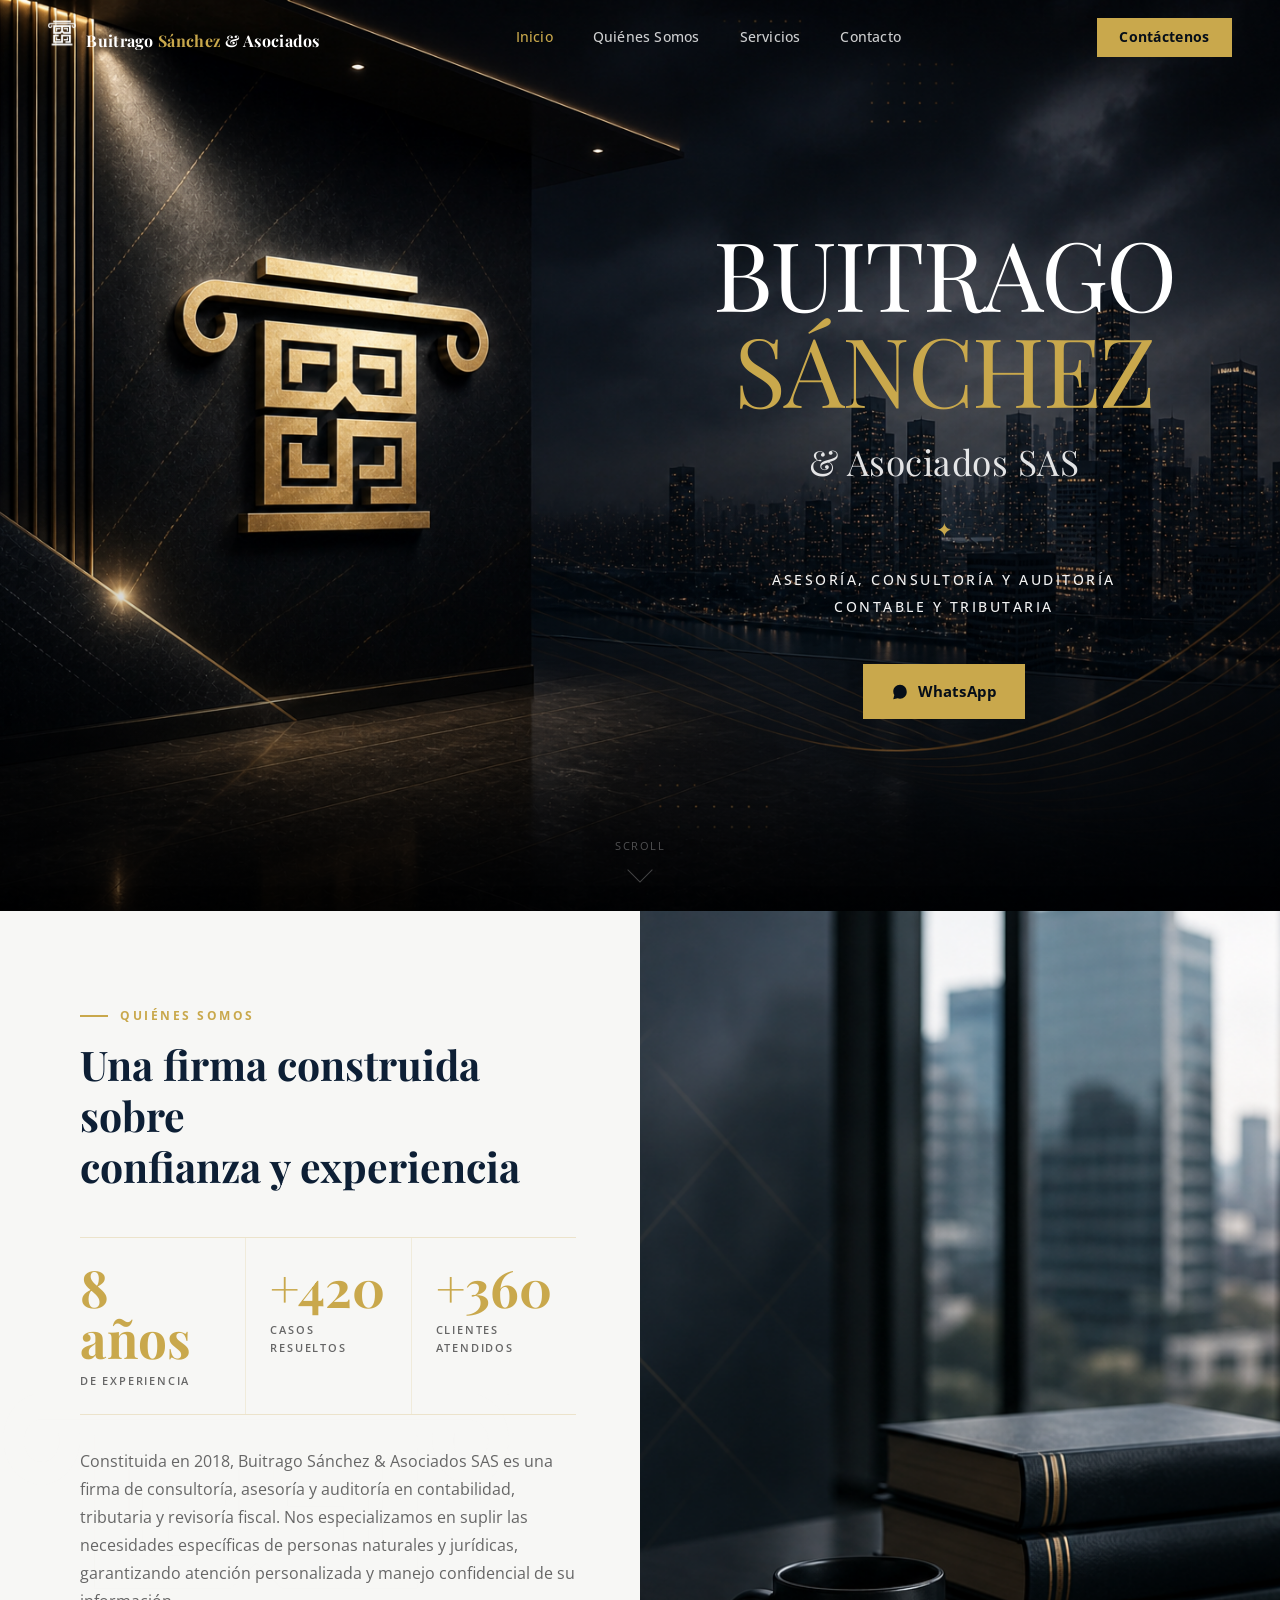
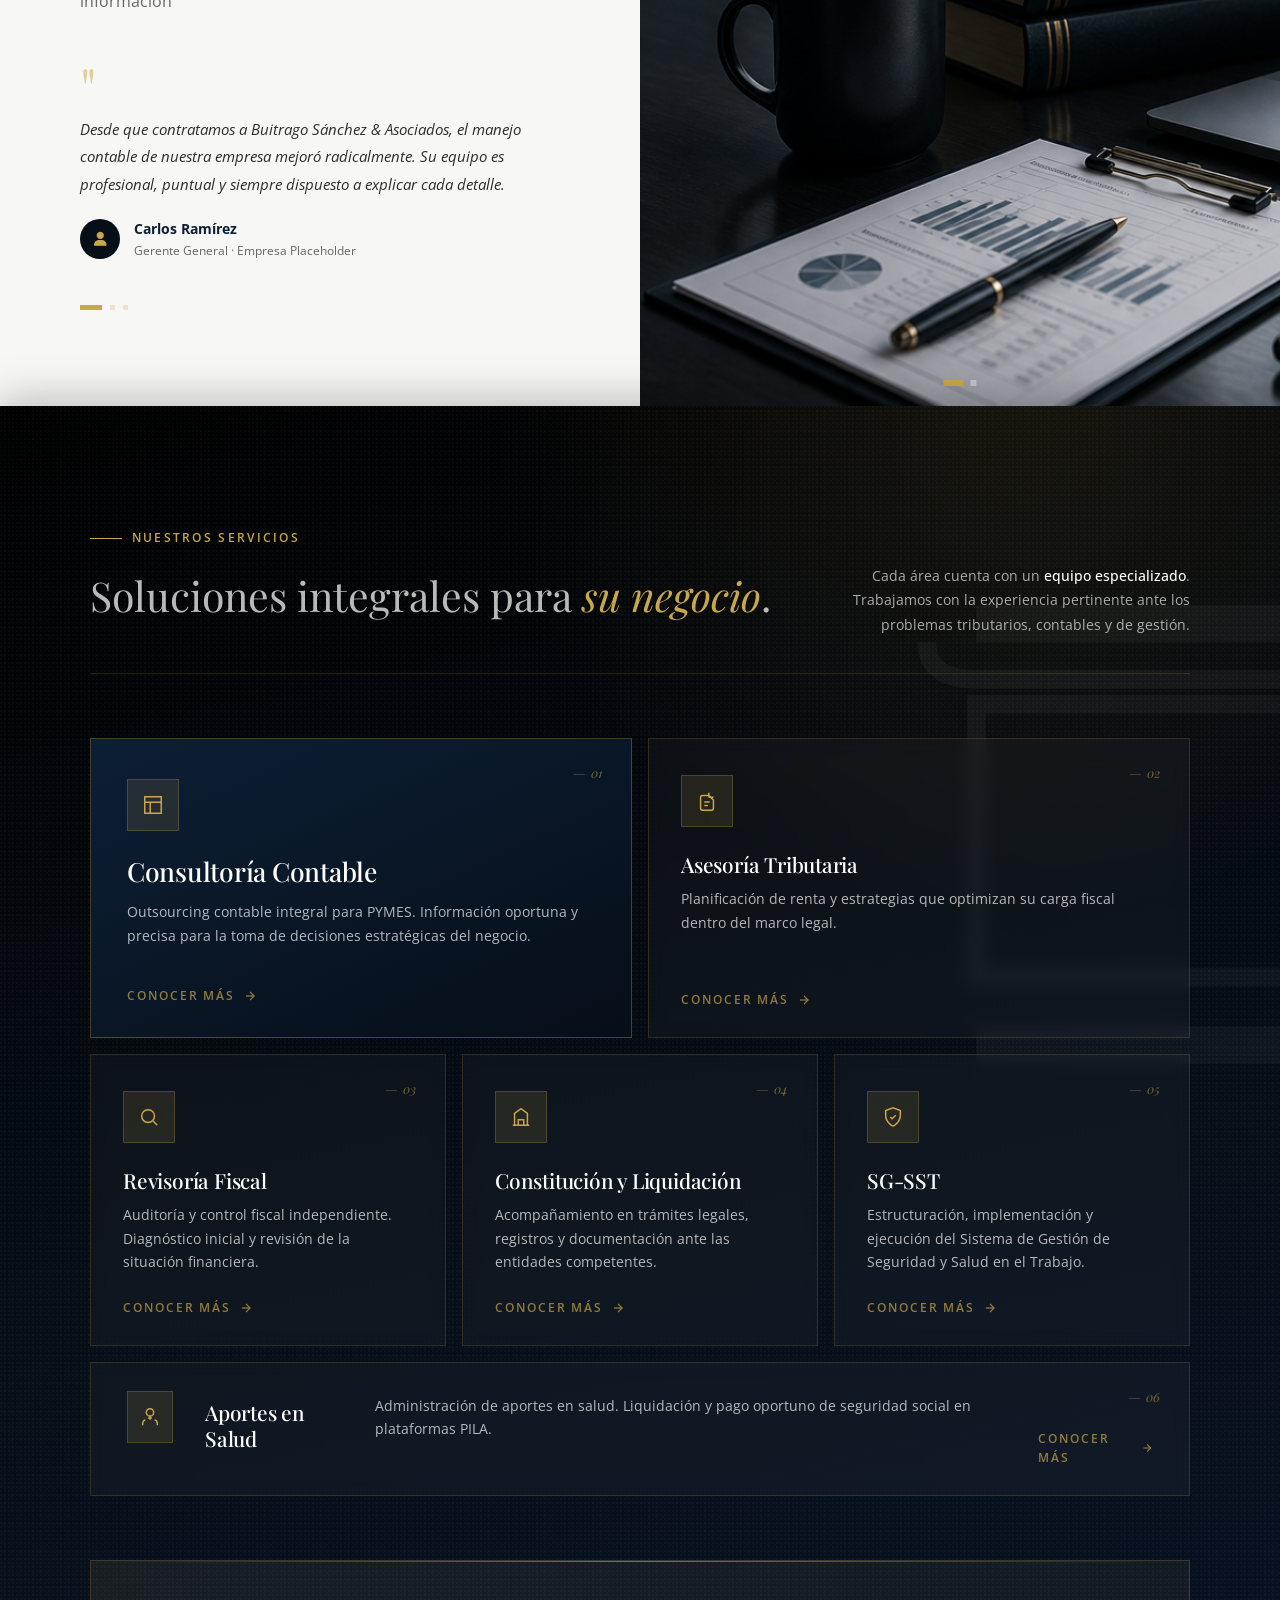
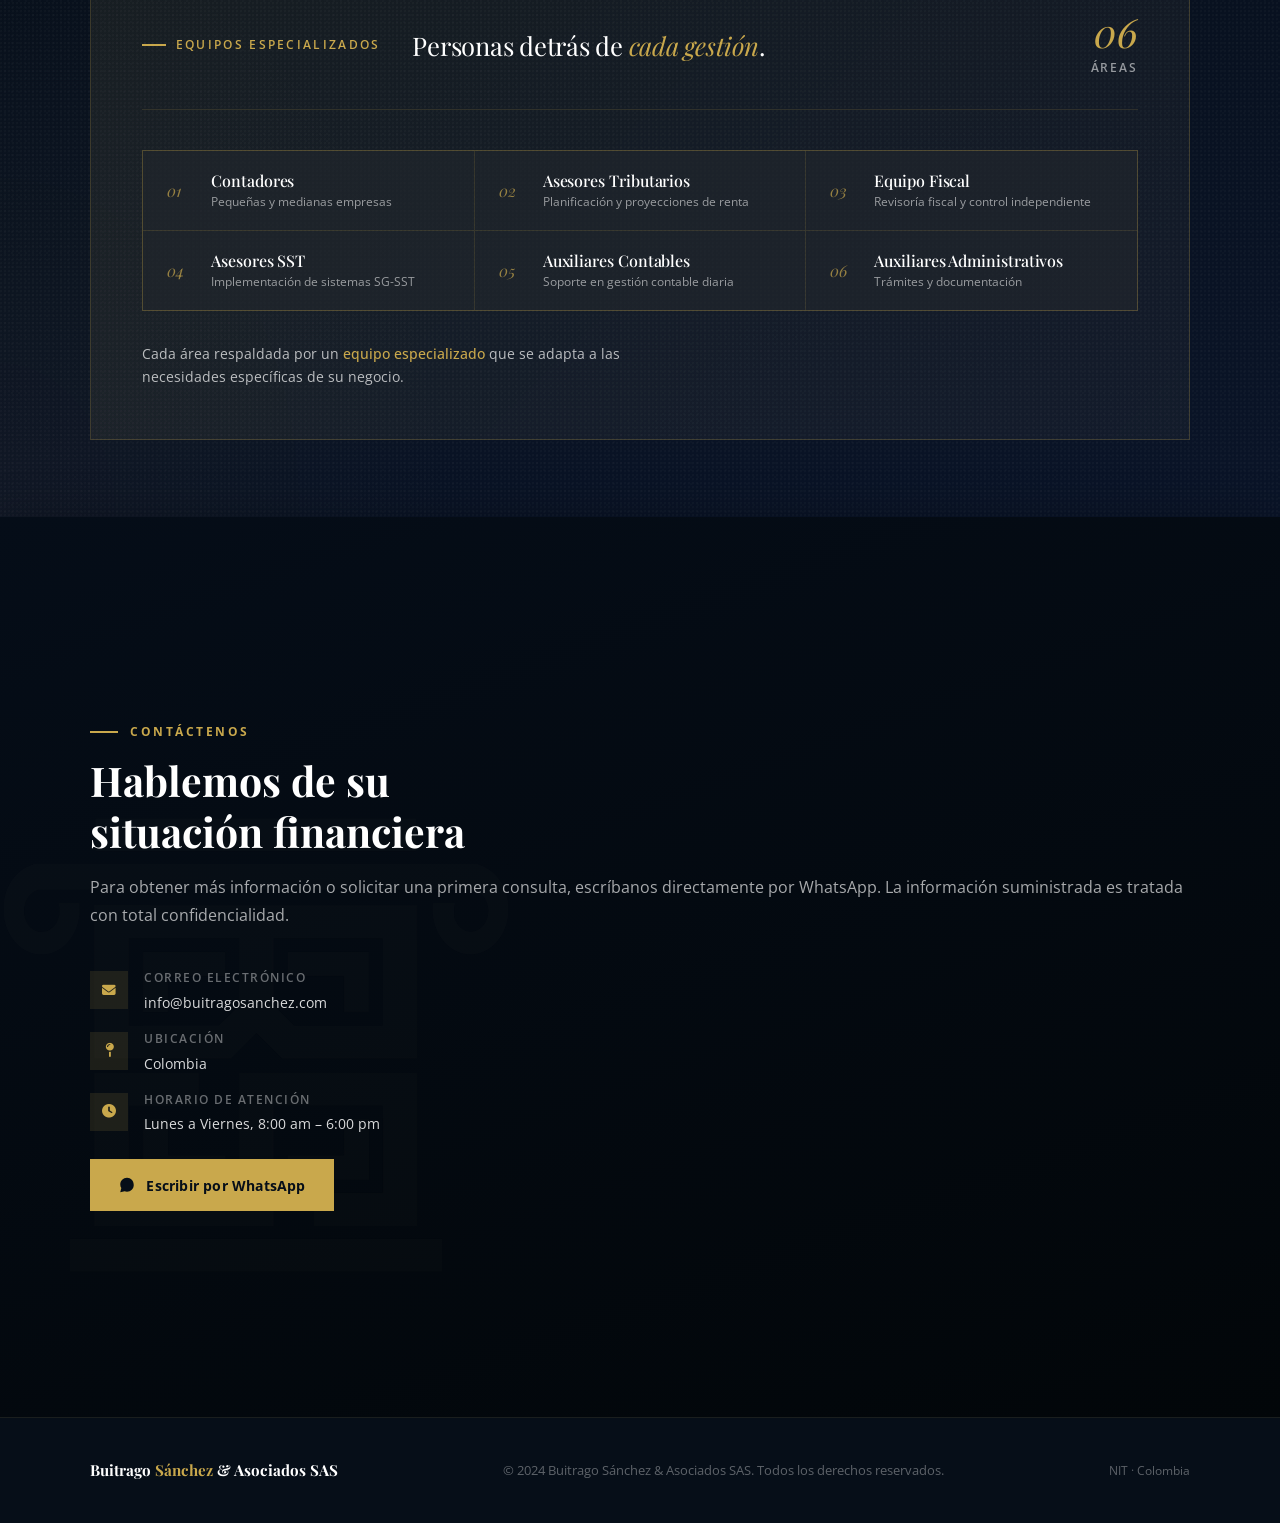
==== index.html @ 245244fa "feat: propuesta de diseño web Buitrago Sánchez & Asociados" ====
<!DOCTYPE html>
<html lang="es">
<head>
  <meta charset="UTF-8" />
  <meta name="viewport" content="width=device-width, initial-scale=1.0" />
  <title>Buitrago Sánchez & Asociados SAS — Consultoría Contable y Tributaria</title>
  <link rel="preconnect" href="https://fonts.googleapis.com" />
  <link rel="preconnect" href="https://fonts.gstatic.com" crossorigin />
  <link href="https://fonts.googleapis.com/css2?family=Playfair+Display:wght@400;600;700&family=Open+Sans:wght@300;400;500;600;700&display=swap" rel="stylesheet" />
  <link rel="stylesheet" href="https://cdnjs.cloudflare.com/ajax/libs/font-awesome/6.5.0/css/all.min.css" />
  <style>
    *, *::before, *::after {
      box-sizing: border-box;
      margin: 0;
      padding: 0;
    }

    :root {
      --navy:        #0d1f35;
      --navy-dark:   #060e18;
      --navy-light:  #112235;
      --forest:      #071a0e;
      --forest-mid:  #0c2415;
      --gold:        #c9a84c;
      --gold-light:  #e8c96d;
      --gold-muted:  rgba(201, 168, 76, 0.15);
      --white:       #ffffff;
      --off-white:   #f7f7f5;
      --gray-light:  #f0f0ed;
      --gray:        #888;
      --text:        #2c2c2c;
      --text-muted:  #666;
    }

    html {
      scroll-behavior: smooth;
      font-size: 16px;
    }

    body {
      font-family: 'Open Sans', sans-serif;
      color: var(--text);
      line-height: 1.6;
      background: #000;
    }

    /* ─── NAVBAR ─────────────────────────────── */
    nav {
      position: fixed;
      top: 0;
      left: 0;
      right: 0;
      z-index: 100;
      display: flex;
      align-items: center;
      justify-content: space-between;
      padding: 1.1rem 3rem;
      background: transparent;
      backdrop-filter: none;
      -webkit-backdrop-filter: none;
      border-bottom: 1px solid transparent;
      transition: background 0.4s ease, border-color 0.4s ease, backdrop-filter 0.4s ease;
    }

    nav.scrolled {
      background: rgba(6, 14, 24, 0.95);
      backdrop-filter: blur(12px);
      -webkit-backdrop-filter: blur(12px);
      border-bottom-color: rgba(201, 168, 76, 0.1);
    }

    .nav-logo {
      font-family: 'Playfair Display', serif;
      font-size: 1rem;
      font-weight: 700;
      color: var(--white);
      letter-spacing: 0.3px;
      line-height: 1.3;
    }

    .nav-logo span {
      color: var(--gold);
    }

    .nav-logo small {
      display: block;
      font-family: 'Open Sans', sans-serif;
      font-size: 0.65rem;
      font-weight: 400;
      color: rgba(255, 255, 255, 0.5);
      letter-spacing: 1.5px;
      text-transform: uppercase;
      margin-top: 2px;
    }

    .nav-links {
      display: flex;
      list-style: none;
      gap: 2.5rem;
    }

    .nav-links a {
      color: rgba(255, 255, 255, 0.8);
      text-decoration: none;
      font-size: 0.875rem;
      font-weight: 500;
      letter-spacing: 0.2px;
      transition: color 0.2s;
      position: relative;
    }

    .nav-links a::after {
      content: '';
      position: absolute;
      bottom: -3px;
      left: 0;
      width: 0;
      height: 1px;
      background: var(--gold);
      transition: width 0.25s;
    }

    .nav-links a:hover {
      color: var(--white);
    }

    .nav-links a:hover::after {
      width: 100%;
    }

    .nav-cta {
      background: var(--gold);
      color: var(--navy-dark);
      padding: 0.55rem 1.4rem;
      text-decoration: none;
      font-weight: 700;
      font-size: 0.85rem;
      letter-spacing: 0.3px;
      transition: background 0.2s, transform 0.2s;
    }

    .nav-cta:hover {
      background: var(--gold-light);
      transform: translateY(-1px);
    }

    .nav-toggle {
      display: none;
      background: none;
      border: none;
      cursor: pointer;
      color: var(--white);
      font-size: 1.3rem;
    }

    /* ─── HERO ───────────────────────────────── */
    #inicio {
      min-height: 100vh;
      background:
        linear-gradient(to bottom, transparent 55%, rgba(0,0,0,0.65) 100%),
        url('logos/3d-logo.png') center top / cover no-repeat;
      display: grid;
      grid-template-columns: 1fr 1fr;
      align-items: center;
      position: relative;
      overflow: hidden;
      will-change: background-position;
    }

    .hero-text-col {
      grid-column: 2;
      display: flex;
      flex-direction: column;
      align-items: center;
      justify-content: center;
      padding: 8rem 4rem 6rem;
      text-align: center;
    }

    /* ─ Typographic name ─ */
    .hero-name {
      display: flex;
      flex-direction: column;
      align-items: center;
    }

    .hn-line1,
    .hn-line2 {
      font-family: 'Playfair Display', serif;
      font-size: clamp(4.5rem, 7.5vw, 9rem);
      line-height: 1;
      letter-spacing: -2px;
      display: block;
    }

    .hn-line1 { color: var(--white); }
    .hn-line2 { color: var(--gold); }

    .hn-line3 {
      display: block;
      font-family: 'Playfair Display', serif;
      font-size: clamp(1.4rem, 2.8vw, 2.2rem);
      font-weight: 400;
      color: rgba(255, 255, 255, 0.88);
      margin-top: 1.1rem;
      letter-spacing: 0.5px;
      animation: fadeSlideUp 0.7s ease both;
      animation-delay: 1.35s;
    }

    .hn-sep-icon {
      display: block;
      color: var(--gold);
      font-size: 1.25rem;
      margin: 1.5rem 0 1.25rem;
      animation: fadeSlideUp 0.7s ease both;
      animation-delay: 1.6s;
    }

    .hn-tagline1,
    .hn-tagline2 {
      display: block;
      font-size: 0.85rem;
      color: rgba(255, 255, 255, 0.55);
      letter-spacing: 2.5px;
      text-transform: uppercase;
      font-weight: 500;
      line-height: 2;
    }

    .hn-tagline1 {
      animation: fadeSlideUp 0.7s ease both 1.8s, colorToWhite 0.8s ease forwards 2.5s;
    }
    .hn-tagline2 {
      animation: fadeSlideUp 0.7s ease both 1.95s, colorToWhite 0.8s ease forwards 2.65s;
    }

    @keyframes colorToWhite {
      from { color: rgba(255, 255, 255, 0.55); }
      to   { color: rgba(255, 255, 255, 0.95); }
    }

    .hero-cta-row {
      display: flex;
      gap: 0.75rem;
      justify-content: center;
      flex-wrap: wrap;
      margin-top: 2.75rem;
      animation: fadeSlideUp 0.7s ease both 2.15s;
    }

    .hero-cta {
      background-size: cover;
      display: inline-flex;
      align-items: center;
      gap: 0.55rem;
      background: var(--gold);
      color: var(--navy-dark);
      padding: 0.95rem 2.4rem;
      text-decoration: none;
      font-weight: 700;
      font-size: 0.95rem;
      letter-spacing: 0.2px;
      transition: background 0.25s, transform 0.25s;
      position: relative;
      overflow: hidden;
    }

    .btn-whatsapp {
      display: inline-flex;
      align-items: center;
      gap: 0.55rem;
      background: var(--gold);
      color: var(--navy-dark);
      padding: 0.95rem 1.75rem;
      text-decoration: none;
      font-weight: 700;
      font-size: 0.95rem;
      letter-spacing: 0.2px;
      transition: background 0.25s, transform 0.25s;
    }

    .btn-whatsapp:hover,
    .hero-cta:hover {
      background: var(--gold-light);
      transform: translateY(-2px);
    }

    .btn-whatsapp svg { width: 18px; height: 18px; flex-shrink: 0; }

    /* WhatsApp en Contáctenos */
    .contact-whatsapp {
      display: inline-flex;
      align-items: center;
      gap: 0.65rem;
      margin-top: 1.5rem;
      background: var(--gold);
      color: var(--navy-dark);
      padding: 0.9rem 1.75rem;
      text-decoration: none;
      font-weight: 700;
      font-size: 0.9rem;
      letter-spacing: 0.2px;
      transition: background 0.25s, transform 0.25s;
    }

    .contact-whatsapp:hover {
      background: var(--gold-light);
      transform: translateY(-2px);
    }

    .contact-whatsapp svg { width: 18px; height: 18px; flex-shrink: 0; }

    .hero-cta::after {
      content: '';
      position: absolute;
      inset: 0;
      background: linear-gradient(105deg, transparent 35%, rgba(255,255,255,0.32) 50%, transparent 65%);
      transform: translateX(-120%);
      animation: ctaShine 0.75s ease forwards 2.85s;
    }

    @keyframes ctaShine {
      to { transform: translateX(220%); }
    }

    .hero-cta:hover {
      background: var(--gold-light);
      transform: translateY(-2px);
    }

    /* ─ Letter & entrance animations ─ */
    @keyframes letterIn {
      from { opacity: 0; transform: translateY(48px); filter: blur(4px); }
      to   { opacity: 1; transform: translateY(0);    filter: blur(0); }
    }

    @keyframes fadeSlideUp {
      from { opacity: 0; transform: translateY(22px); }
      to   { opacity: 1; transform: translateY(0); }
    }

    .letter {
      display: inline-block;
      animation: letterIn 0.65s cubic-bezier(0.22, 1, 0.36, 1) both;
    }

    .scroll-hint {
      position: absolute;
      bottom: 2rem;
      left: 50%;
      transform: translateX(-50%);
      display: flex;
      flex-direction: column;
      align-items: center;
      gap: 0.4rem;
      color: rgba(255, 255, 255, 0.3);
      font-size: 0.7rem;
      letter-spacing: 1.5px;
      text-transform: uppercase;
    }

    .scroll-hint .arrow {
      width: 18px;
      height: 18px;
      border-right: 1.5px solid rgba(255, 255, 255, 0.25);
      border-bottom: 1.5px solid rgba(255, 255, 255, 0.25);
      transform: rotate(45deg);
      animation: scrollBounce 2s infinite;
    }

    @keyframes scrollBounce {
      0%, 100% { transform: rotate(45deg) translateY(0); }
      50%       { transform: rotate(45deg) translateY(6px); }
    }

    /* ─── SHARED SECTION STYLES ─────────────── */
    section {
      padding: 6rem 2rem;
      position: sticky;
      top: 0;
    }

    #inicio    { z-index: 1; }
    #quienes   { z-index: 2; box-shadow: 0 -2px 20px rgba(0,0,0,0.3); }
    #servicios { z-index: 3; box-shadow: 0 -6px 40px rgba(0,0,0,0.25); min-height: 100vh; will-change: transform; }
    #contacto  { z-index: 4; box-shadow: 0 -6px 40px rgba(0,0,0,0.2); min-height: 100vh; will-change: transform; }

    .container {
      max-width: 1100px;
      margin: 0 auto;
    }

    .section-eyebrow {
      display: flex;
      align-items: center;
      gap: 0.75rem;
      color: var(--gold);
      font-size: 0.72rem;
      font-weight: 700;
      letter-spacing: 2.5px;
      text-transform: uppercase;
      margin-bottom: 0.85rem;
    }

    .section-eyebrow::before {
      content: '';
      display: block;
      width: 28px;
      height: 2px;
      background: var(--gold);
      flex-shrink: 0;
    }

    .section-heading {
      font-family: 'Playfair Display', serif;
      font-size: clamp(1.9rem, 3.2vw, 2.7rem);
      font-weight: 700;
      color: var(--navy);
      line-height: 1.25;
      margin-bottom: 1rem;
    }

    .section-heading.light {
      color: var(--white);
    }

    .section-lead {
      font-size: 0.975rem;
      color: var(--text-muted);
      line-height: 1.8;
      max-width: 580px;
    }

    .section-lead.light {
      color: rgba(255, 255, 255, 0.65);
    }

    /* ─── QUIÉNES SOMOS ─────────────────────── */
    #quienes {
      background: var(--off-white);
      padding: 0;
      min-height: 100vh;
    }

    .about-grid {
      display: grid;
      grid-template-columns: 1fr 1fr;
      min-height: 100vh;
      gap: 0;
      overflow: hidden;
    }

    .about-text {
      display: flex;
      flex-direction: column;
      justify-content: center;
      padding: 6rem 4rem 6rem 5rem;
    }

    .about-text .section-lead {
      max-width: 100%;
      margin-bottom: 1.25rem;
    }

    .about-stats {
      display: grid;
      grid-template-columns: repeat(3, 1fr);
      gap: 0;
      margin: 1.75rem 0 2rem;
      border-top: 1px solid rgba(201, 168, 76, 0.25);
      border-bottom: 1px solid rgba(201, 168, 76, 0.25);
    }

    .about-stat-item {
      padding: 1.5rem 1rem 1.5rem 0;
      position: relative;
    }

    .about-stat-item + .about-stat-item {
      padding-left: 1.5rem;
      border-left: 1px solid rgba(201, 168, 76, 0.15);
    }

    .about-stat-number {
      font-family: 'Playfair Display', serif;
      font-size: clamp(2.4rem, 4vw, 3.8rem);
      font-weight: 700;
      color: var(--gold);
      display: block;
      line-height: 1;
    }

    .about-stat-label {
      display: block;
      font-size: 0.7rem;
      color: var(--text-muted);
      letter-spacing: 1.8px;
      text-transform: uppercase;
      font-weight: 600;
      margin-top: 0.5rem;
    }

    .about-values {
      display: grid;
      grid-template-columns: 1fr 1fr;
      gap: 0;
      margin-top: 2.5rem;
    }

    .value-item {
      display: flex;
      align-items: flex-start;
      gap: 1.1rem;
      padding: 1.5rem 1.25rem 1.5rem 0;
      border-top: 1.5px solid rgba(201, 168, 76, 0.22);
      opacity: 0;
      transform: translateX(40px);
      transition: opacity 0.5s ease, transform 0.5s ease;
    }

    .value-item.visible {
      opacity: 1;
      transform: translateX(0);
    }

    .value-item:nth-child(odd) {
      padding-right: 2rem;
      border-right: 1.5px solid rgba(201, 168, 76, 0.12);
    }

    .value-item:nth-child(even) {
      padding-left: 1.75rem;
    }

    /* Ring SVG */
    .value-icon-wrap {
      position: relative;
      width: 62px;
      height: 62px;
      flex-shrink: 0;
    }

    .value-ring {
      position: absolute;
      inset: 0;
      width: 100%;
      height: 100%;
      transform: rotate(-90deg);
    }

    .value-ring-track {
      fill: none;
      stroke: rgba(201, 168, 76, 0.15);
      stroke-width: 2.5;
    }

    .value-ring-fill {
      fill: none;
      stroke: var(--gold);
      stroke-width: 2.5;
      stroke-linecap: round;
      stroke-dasharray: 163;
      stroke-dashoffset: 163;
      transition: stroke-dashoffset 1.2s cubic-bezier(0.4, 0, 0.2, 1);
    }

    .value-item.visible .value-ring-fill {
      stroke-dashoffset: 0;
    }

    .value-icon {
      position: absolute;
      inset: 5px;
      background: var(--navy-dark);
      border-radius: 50%;
      display: flex;
      align-items: center;
      justify-content: center;
      color: var(--gold);
      font-size: 1rem;
    }

    .value-text strong {
      display: block;
      font-size: 1rem;
      font-weight: 700;
      color: var(--navy);
      margin-bottom: 0.3rem;
    }

    .value-text span {
      font-size: 0.85rem;
      color: var(--gray);
      line-height: 1.5;
    }

    /* Testimonios */
    .testimonials-slider {
      position: relative;
      min-height: 210px;
      margin-top: 2rem;
    }

    .testimonial-item {
      position: absolute;
      inset: 0;
      opacity: 0;
      transform: translateY(14px);
      transition: opacity 0.65s ease, transform 0.65s ease;
      pointer-events: none;
    }

    .testimonial-item.active {
      opacity: 1;
      transform: translateY(0);
      pointer-events: auto;
    }

    .testimonial-quote-mark {
      font-family: 'Playfair Display', serif;
      font-size: 3.5rem;
      color: var(--gold);
      line-height: 0.7;
      opacity: 0.5;
      display: block;
      margin-bottom: 0.6rem;
    }

    .testimonial-text {
      font-size: 0.925rem;
      color: var(--text);
      line-height: 1.85;
      font-style: italic;
      margin-bottom: 1.25rem;
    }

    .testimonial-author {
      display: flex;
      align-items: center;
      gap: 0.85rem;
    }

    .testimonial-avatar {
      width: 40px;
      height: 40px;
      background: var(--navy-dark);
      border-radius: 50%;
      display: flex;
      align-items: center;
      justify-content: center;
      color: var(--gold);
      font-size: 0.9rem;
      flex-shrink: 0;
    }

    .testimonial-name {
      display: block;
      font-weight: 700;
      font-size: 0.85rem;
      color: var(--navy);
    }

    .testimonial-role {
      display: block;
      font-size: 0.75rem;
      color: var(--text-muted);
      margin-top: 0.1rem;
    }

    .testimonial-dots {
      display: flex;
      gap: 0.5rem;
      margin-top: 1.75rem;
      align-items: center;
    }

    .testimonial-dot {
      height: 5px;
      width: 5px;
      background: rgba(201, 168, 76, 0.25);
      cursor: pointer;
      transition: width 0.35s ease, background 0.35s ease;
    }

    .testimonial-dot.active {
      background: var(--gold);
      width: 22px;
    }

    /* Carousel de imagen */
    .about-image-col {
      position: relative;
      overflow: hidden;
    }

    .about-carousel-slide {
      position: absolute;
      inset: 0;
      opacity: 0;
      transition: opacity 1.2s ease;
    }

    .about-carousel-slide.active {
      opacity: 1;
    }

    .about-carousel-slide img {
      width: 100%;
      height: 100%;
      object-fit: cover;
      display: block;
    }

    .about-carousel-dots {
      position: absolute;
      bottom: 1.25rem;
      left: 50%;
      transform: translateX(-50%);
      display: flex;
      gap: 0.45rem;
      z-index: 2;
    }

    .about-carousel-dot {
      width: 6px;
      height: 6px;
      background: rgba(255,255,255,0.4);
      cursor: pointer;
      transition: background 0.3s ease, width 0.35s ease;
    }

    .about-carousel-dot.active {
      background: var(--gold);
      width: 20px;
    }

    /* Animaciones de entrada para Quiénes Somos */
    .animate-child {
      opacity: 0;
      transform: translateX(40px);
      transition: opacity 0.6s ease, transform 0.6s ease;
    }

    .animate-child.visible {
      opacity: 1;
      transform: translateX(0);
    }

    /* ─── QUIÉNES SOMOS watermark ───────────── */
    #quienes::before {
      content: '';
      position: absolute;
      inset: 0;
      background: url('logos/main-logo-white.png') left 70% / 40% auto no-repeat;
      opacity: 0.03;
      pointer-events: none;
      z-index: 0;
    }

    #quienes > * {
      position: relative;
      z-index: 1;
    }

    /* ─── SERVICIOS ──────────────────────────── */
    #servicios {
      --display: 'Playfair Display', Georgia, serif;
      position: relative;
      overflow: hidden;
      padding: clamp(5rem, 9vw, 8rem) 0 clamp(4rem, 6vw, 6rem);
      background:
        radial-gradient(ellipse 70% 50% at 80% 0%, rgba(201,168,76,0.1), transparent 60%),
        radial-gradient(ellipse 60% 60% at 0% 100%, rgba(201,168,76,0.04), transparent 60%),
        linear-gradient(168deg, #000 0%, var(--navy-dark) 50%, #0a1428 100%);
      color: var(--white);
      isolation: isolate;
    }

    #servicios .section-heading {
      color: rgba(255,255,255,0.72);
      font-weight: 400;
    }

    #servicios .section-heading em {
      color: var(--gold);
      font-style: italic;
    }

    #servicios::before {
      content: "";
      position: absolute;
      inset: 0;
      background-image:
        radial-gradient(circle at 20% 30%, rgba(255,255,255,0.022) 1px, transparent 1.5px),
        radial-gradient(circle at 70% 70%, rgba(255,255,255,0.016) 1px, transparent 1.5px);
      background-size: 4px 4px, 7px 7px;
      pointer-events: none;
      z-index: 0;
    }

    #servicios > .container { position: relative; z-index: 2; }

    #servicios > * {
      position: relative;
      z-index: 1;
    }

    /* Marca de agua SVG decorativa */
    #servicios .services-bg-mark {
      position: absolute;
      right: -180px; top: 8%;
      width: 620px; height: 620px;
      opacity: 0.035;
      pointer-events: none;
      z-index: 1;
      user-select: none;
    }

    /* ─── Reveal del contenido ───────────────── */
    #servicios-anim {
      opacity: 0;
      transform: translateY(12px);
      transition: opacity 800ms ease, transform 800ms cubic-bezier(0.4, 0, 0.2, 1);
    }
    #servicios-anim.content-visible {
      opacity: 1;
      transform: translateY(0);
    }

    /* ─── Header ─────────────────────────────── */
    .services-header {
      display: grid;
      grid-template-columns: 1fr auto;
      align-items: end;
      gap: 3rem;
      margin-bottom: 4rem;
      padding-bottom: 2.25rem;
      border-bottom: 1px solid rgba(201,168,76,0.18);
    }
    .services-header-eyebrow {
      display: inline-flex;
      align-items: center;
      gap: 0.6rem;
      font-size: 0.72rem;
      font-weight: 600;
      letter-spacing: 0.2em;
      text-transform: uppercase;
      color: var(--gold);
      margin-bottom: 1.4rem;
    }
    .services-header-eyebrow::before {
      content: "";
      width: 32px; height: 1.5px;
      background: var(--gold);
    }
    .services-header-right {
      max-width: 360px;
      font-size: 0.9rem;
      color: rgba(255,255,255,0.65);
      line-height: 1.7;
      text-align: right;
    }
    .services-header-right strong { color: var(--white); font-weight: 500; }

    @media (max-width: 768px) {
      .services-header { grid-template-columns: 1fr; gap: 1.5rem; }
      .services-header-right { text-align: left; max-width: 100%; }
    }

    /* ─── Grid asimétrico ────────────────────── */
    .services-grid {
      display: grid;
      grid-template-columns: repeat(6, 1fr);
      gap: 1rem;
      margin-bottom: 4rem;
    }

    .service-card                         { grid-column: span 2; }
    .service-card.featured                { grid-column: span 3; }
    .service-card.featured + .service-card{ grid-column: span 3; }
    .service-card:nth-child(6)            { grid-column: span 6; min-height: auto; flex-direction: row; align-items: center; gap: 2rem; padding: 1.75rem 2.25rem; }

    @media (max-width: 980px) {
      .services-grid { grid-template-columns: repeat(2, 1fr); }
      .service-card,
      .service-card.featured,
      .service-card.featured + .service-card { grid-column: span 1 !important; }
    }
    @media (max-width: 600px) {
      .services-grid { grid-template-columns: 1fr; }
    }

    /* ─── Card ───────────────────────────────── */
    .service-card {
      position: relative;
      background: rgba(255,255,255,0.03);
      backdrop-filter: blur(8px);
      -webkit-backdrop-filter: blur(8px);
      border: 1px solid rgba(201,168,76,0.18);
      padding: 2.25rem 2rem 1.75rem;
      transition: transform 420ms cubic-bezier(0.4,0,0.2,1), border-color 320ms ease, background 320ms ease;
      display: flex;
      flex-direction: column;
      min-height: 240px;
      cursor: pointer;
      overflow: hidden;
      isolation: isolate;
    }

    .service-card::before {
      content: "";
      position: absolute; inset: 0;
      background: radial-gradient(400px circle at var(--mx,50%) var(--my,0%), rgba(201,168,76,0.16), transparent 50%);
      opacity: 0;
      transition: opacity 320ms ease;
      pointer-events: none;
      z-index: 0;
    }
    .service-card:hover::before { opacity: 1; }

    .service-card::after {
      content: '';
      position: absolute;
      top: 1.75rem; bottom: 1.75rem; left: 0;
      width: 2px;
      background: var(--gold);
      transform: scaleY(0);
      transform-origin: top;
      transition: transform 480ms cubic-bezier(0.4,0,0.2,1);
    }
    .service-card:hover::after { transform: scaleY(1); }

    .service-card:hover {
      transform: translateY(-4px);
      border-color: rgba(201,168,76,0.45);
      background: rgba(255,255,255,0.05);
    }
    .service-card > * { position: relative; z-index: 1; }

    .service-card.featured {
      background: linear-gradient(155deg, var(--navy) 0%, var(--navy-dark) 100%);
      border-color: rgba(201,168,76,0.3);
      min-height: 300px;
      padding: 2.5rem 2.25rem 2rem;
    }
    .service-card.featured::before {
      background: radial-gradient(500px circle at var(--mx,50%) var(--my,0%), rgba(201,168,76,0.22), transparent 55%);
    }

    .service-card-num {
      position: absolute;
      top: 1.5rem; right: 1.75rem;
      font-family: var(--display, 'Playfair Display', serif);
      font-style: italic;
      font-size: 0.8rem;
      color: var(--gold);
      letter-spacing: 0.05em;
      opacity: 0.55;
      transition: opacity 320ms ease;
    }
    .service-card:hover .service-card-num { opacity: 1; }

    .service-card-icon {
      width: 52px; height: 52px;
      background: rgba(201,168,76,0.12);
      border: 1px solid rgba(201,168,76,0.25);
      display: flex; align-items: center; justify-content: center;
      color: var(--gold);
      margin-bottom: 1.5rem;
      transition: background 320ms ease, color 320ms ease, transform 420ms cubic-bezier(0.4,0,0.2,1), border-color 320ms ease;
    }
    .service-card:hover .service-card-icon {
      background: var(--gold);
      border-color: var(--gold);
      color: var(--navy-dark);
      transform: rotate(-6deg) scale(1.06);
    }

    .service-card-title {
      font-family: var(--display, 'Playfair Display', serif);
      font-size: 1.3rem;
      font-weight: 500;
      color: var(--white);
      margin: 0 0 0.6rem;
      letter-spacing: -0.01em;
      line-height: 1.25;
    }
    .service-card.featured .service-card-title { font-size: 1.65rem; margin-bottom: 0.75rem; }

    .service-card-desc {
      font-size: 0.9rem;
      color: rgba(255,255,255,0.7);
      line-height: 1.65;
      margin: 0 0 1.5rem;
    }

    .service-card-link {
      margin-top: auto;
      display: inline-flex;
      align-items: center;
      gap: 0.5rem;
      font-size: 0.75rem;
      font-weight: 600;
      letter-spacing: 0.16em;
      text-transform: uppercase;
      color: var(--gold);
      opacity: 0.7;
      text-decoration: none;
      transition: opacity 280ms ease, gap 280ms ease;
    }
    .service-card-link svg { width: 14px; height: 14px; transition: transform 280ms ease; }
    .service-card:hover .service-card-link { opacity: 1; gap: 0.75rem; }
    .service-card:hover .service-card-link svg { transform: translateX(3px); }

    /* ─── Team strip ─────────────────────────── */
    .team-strip {
      position: relative;
      margin-top: 2rem;
      padding: clamp(2.25rem, 4vw, 3.25rem);
      background:
        linear-gradient(135deg, rgba(201,168,76,0.06) 0%, rgba(201,168,76,0.02) 100%),
        rgba(255,255,255,0.02);
      border: 1px solid rgba(201,168,76,0.22);
      overflow: hidden;
    }
    .team-strip::before {
      content: "";
      position: absolute;
      top: 0; left: 0; right: 0;
      height: 1px;
      background: linear-gradient(90deg, transparent, rgba(201,168,76,0.6), transparent);
    }

    .team-head {
      display: grid;
      grid-template-columns: auto 1fr auto;
      align-items: center;
      gap: 2rem;
      margin-bottom: 2.5rem;
      padding-bottom: 2rem;
      border-bottom: 1px solid rgba(201,168,76,0.15);
    }
    .team-head-label {
      display: inline-flex; align-items: center; gap: 0.6rem;
      font-size: 0.72rem; font-weight: 600; letter-spacing: 0.2em;
      text-transform: uppercase; color: var(--gold);
    }
    .team-head-label::before { content: ""; width: 24px; height: 1.5px; background: var(--gold); }

    .team-head-title {
      font-family: var(--display, 'Playfair Display', serif);
      font-size: clamp(1.4rem, 2vw, 1.85rem);
      font-weight: 400; color: var(--white);
      letter-spacing: -0.01em; line-height: 1.25; margin: 0;
    }
    .team-head-title em { font-style: italic; color: var(--gold); font-weight: 300; }

    .team-head-count { text-align: right; white-space: nowrap; }
    .team-head-count strong {
      display: block;
      font-family: var(--display, 'Playfair Display', serif);
      font-style: italic; font-size: 2.5rem; font-weight: 400;
      color: var(--gold); line-height: 1;
    }
    .team-head-count span {
      display: block; font-size: 0.72rem; font-weight: 600;
      letter-spacing: 0.16em; text-transform: uppercase;
      color: rgba(255,255,255,0.55); margin-top: 0.4rem;
    }

    @media (max-width: 768px) {
      .team-head { grid-template-columns: 1fr; gap: 1rem; }
      .team-head-count { text-align: left; }
    }

    .team-list {
      display: grid;
      grid-template-columns: repeat(3, 1fr);
      gap: 1px;
      background: rgba(201,168,76,0.18);
      border: 1px solid rgba(201,168,76,0.18);
      overflow: hidden;
      list-style: none;
      margin: 0; padding: 0;
    }
    @media (max-width: 880px) { .team-list { grid-template-columns: repeat(2, 1fr); } }
    @media (max-width: 520px) { .team-list { grid-template-columns: 1fr; } }

    .team-item {
      display: grid; grid-template-columns: auto 1fr;
      gap: 1rem; align-items: center;
      padding: 1.25rem 1.5rem;
      background: rgba(12,23,41,0.6);
      transition: background 280ms ease; cursor: default;
    }
    .team-item:hover { background: rgba(201,168,76,0.08); }

    .team-item-num {
      font-family: var(--display, 'Playfair Display', serif);
      font-style: italic; font-size: 1rem;
      color: var(--gold); opacity: 0.7; min-width: 28px;
    }
    .team-item-body { display: flex; flex-direction: column; gap: 0.15rem; min-width: 0; }
    .team-item-name {
      font-family: var(--display, 'Playfair Display', serif);
      font-size: 1rem; font-weight: 500;
      color: var(--white); letter-spacing: -0.005em; line-height: 1.2;
    }
    .team-item-desc { font-size: 0.78rem; color: rgba(255,255,255,0.55); line-height: 1.4; }

    .team-foot {
      margin-top: 2rem;
      display: flex; align-items: center;
      justify-content: space-between; gap: 1.5rem; flex-wrap: wrap;
    }
    .team-foot-text {
      font-size: 0.875rem; color: rgba(255,255,255,0.7);
      line-height: 1.6; max-width: 520px; margin: 0;
    }
    .team-foot-text strong { color: var(--gold); font-weight: 500; }
    .team-foot-link {
      display: inline-flex; align-items: center; gap: 0.65rem;
      padding: 0.85rem 1.5rem;
      border: 1px solid rgba(201,168,76,0.4);
      font-size: 0.8rem; font-weight: 600; letter-spacing: 0.12em;
      text-transform: uppercase; color: var(--gold);
      background: transparent; text-decoration: none;
      transition: all 280ms ease; white-space: nowrap;
    }
    .team-foot-link:hover {
      background: var(--gold); color: var(--navy-dark);
      border-color: var(--gold); transform: translateY(-1px);
    }
    .team-foot-link svg { width: 14px; height: 14px; }

    /* ─── CONTACTO ───────────────────────────── */
    #contacto {
      background: linear-gradient(160deg, #050d18 0%, #020609 100%);
      position: relative;
      overflow: hidden;
      display: flex;
      align-items: center;
      justify-content: center;
      padding: 10rem 2rem 10rem;
    }

    #contacto::before {
      content: '';
      position: absolute;
      inset: 0;
      background: url('logos/main-logo.png') left 70% / 40% auto no-repeat;
      opacity: 0.025;
      pointer-events: none;
      z-index: 0;
    }

    .contact-grid {
      display: grid;
      grid-template-columns: 1fr;
      gap: 3rem;
      max-width: 680px;
      margin: 0 auto;
      align-items: center;
      position: relative;
      z-index: 1;
      width: 100%;
      max-width: 1100px;
    }

    .contact-text .section-lead {
      max-width: 100%;
      margin-bottom: 2.5rem;
    }

    .contact-details {
      display: flex;
      flex-direction: column;
      gap: 1rem;
    }

    .contact-item {
      display: flex;
      align-items: flex-start;
      gap: 1rem;
    }

    .contact-item-icon {
      width: 38px;
      height: 38px;
      background: rgba(201, 168, 76, 0.12);
      display: flex;
      align-items: center;
      justify-content: center;
      color: var(--gold);
      font-size: 0.85rem;
      flex-shrink: 0;
      margin-top: 2px;
    }

    .contact-item-label {
      font-size: 0.72rem;
      color: rgba(255, 255, 255, 0.4);
      letter-spacing: 1.5px;
      text-transform: uppercase;
      font-weight: 600;
      margin-bottom: 0.2rem;
    }

    .contact-item-value {
      font-size: 0.9rem;
      color: rgba(255, 255, 255, 0.85);
    }

    .contact-form-card {
      background: rgba(255, 255, 255, 0.04);
      border: 1px solid rgba(255, 255, 255, 0.08);
      padding: 2.75rem;
    }

    .form-row {
      display: grid;
      grid-template-columns: 1fr 1fr;
      gap: 1rem;
    }

    .form-group {
      margin-bottom: 1.1rem;
    }

    .form-group label {
      display: block;
      font-size: 0.8rem;
      color: rgba(255, 255, 255, 0.65);
      font-weight: 500;
      margin-bottom: 0.45rem;
      letter-spacing: 0.3px;
    }

    .form-group input,
    .form-group textarea {
      width: 100%;
      padding: 0.75rem 1rem;
      background: rgba(255, 255, 255, 0.06);
      border: 1px solid rgba(255, 255, 255, 0.12);
      color: var(--white);
      font-size: 0.9rem;
      font-family: 'Open Sans', sans-serif;
      outline: none;
      transition: border-color 0.2s, background 0.2s;
    }

    .form-group input::placeholder,
    .form-group textarea::placeholder {
      color: rgba(255, 255, 255, 0.25);
    }

    .form-group input:focus,
    .form-group textarea:focus {
      border-color: var(--gold);
      background: rgba(255, 255, 255, 0.08);
    }

    .form-group textarea {
      min-height: 130px;
      resize: vertical;
    }

    .form-submit {
      width: 100%;
      background: var(--gold);
      color: var(--navy-dark);
      border: none;
      padding: 0.95rem 1.5rem;
      font-size: 0.95rem;
      font-weight: 700;
      font-family: 'Open Sans', sans-serif;
      cursor: pointer;
      transition: all 0.25s;
      display: flex;
      align-items: center;
      justify-content: center;
      gap: 0.6rem;
      letter-spacing: 0.2px;
      margin-top: 0.5rem;
    }

    .form-submit:hover {
      background: var(--gold-light);
      transform: translateY(-2px);
      box-shadow: 0 6px 20px rgba(201, 168, 76, 0.3);
    }

    .form-note {
      text-align: center;
      font-size: 0.75rem;
      color: rgba(255, 255, 255, 0.35);
      margin-top: 1rem;
    }

    .form-note i {
      margin-right: 0.35rem;
      color: var(--gold);
    }

    /* Inline field errors */
    .field-error {
      display: none;
      font-size: 0.75rem;
      color: #e07070;
      margin-top: 0.35rem;
      font-weight: 500;
    }

    .form-group.has-error input,
    .form-group.has-error textarea {
      border-color: #e07070;
      background: rgba(224, 112, 112, 0.06);
    }

    .form-group.has-error .field-error {
      display: block;
    }

    /* Success modal */
    .success-overlay {
      position: fixed;
      inset: 0;
      background: rgba(0, 0, 0, 0.7);
      backdrop-filter: blur(4px);
      -webkit-backdrop-filter: blur(4px);
      display: flex;
      align-items: center;
      justify-content: center;
      z-index: 500;
      opacity: 0;
      pointer-events: none;
      transition: opacity 0.35s ease;
    }

    .success-overlay.visible {
      opacity: 1;
      pointer-events: auto;
    }

    .success-modal {
      background: var(--navy-dark);
      border: 1px solid rgba(201, 168, 76, 0.22);
      padding: 3rem 2.5rem;
      max-width: 420px;
      width: 90%;
      text-align: center;
      transform: translateY(24px);
      transition: transform 0.35s ease;
    }

    .success-overlay.visible .success-modal {
      transform: translateY(0);
    }

    .success-modal-icon {
      font-size: 3rem;
      color: var(--gold);
      margin-bottom: 1rem;
      display: block;
    }

    .success-modal h3 {
      font-family: 'Playfair Display', serif;
      color: var(--white);
      font-size: 1.5rem;
      margin-bottom: 0.75rem;
    }

    .success-modal p {
      color: rgba(255, 255, 255, 0.62);
      font-size: 0.9rem;
      line-height: 1.7;
      margin-bottom: 2rem;
    }

    .success-modal-close {
      background: var(--gold);
      color: var(--navy-dark);
      border: none;
      padding: 0.85rem 2.25rem;
      font-family: 'Open Sans', sans-serif;
      font-weight: 700;
      font-size: 0.875rem;
      cursor: pointer;
      letter-spacing: 0.2px;
      transition: background 0.2s;
      display: inline-block;
    }

    .success-modal-close:hover {
      background: var(--gold-light);
    }

    /* ─── FOOTER ─────────────────────────────── */
    footer {
      background: var(--navy-dark);
      padding: 2.5rem 2rem;
      border-top: 1px solid rgba(201, 168, 76, 0.1);
      position: relative;
      z-index: 5;
    }

    .footer-inner {
      max-width: 1100px;
      margin: 0 auto;
      display: flex;
      align-items: center;
      justify-content: space-between;
      gap: 2rem;
      flex-wrap: wrap;
    }

    .footer-brand {
      font-family: 'Playfair Display', serif;
      font-size: 0.95rem;
      font-weight: 700;
      color: var(--white);
    }

    .footer-brand span {
      color: var(--gold);
    }

    .footer-copy {
      font-size: 0.8rem;
      color: rgba(255, 255, 255, 0.35);
    }

    .footer-legal {
      font-size: 0.78rem;
      color: rgba(255, 255, 255, 0.35);
    }

    /* ─── RESPONSIVE ─────────────────────────── */
    @media (max-width: 1024px) {
      .services-grid {
        grid-template-columns: repeat(2, 1fr);
      }
    }

    @media (max-width: 768px) {
      nav {
        padding: 1rem 1.5rem;
      }

      .nav-links {
        display: none;
        position: absolute;
        top: 100%;
        left: 0;
        right: 0;
        background: var(--navy-dark);
        flex-direction: column;
        padding: 1.5rem 2rem;
        gap: 1.25rem;
        border-top: 1px solid rgba(201, 168, 76, 0.1);
      }

      .nav-links.open {
        display: flex;
      }

      .nav-cta {
        display: none;
      }

      .nav-toggle {
        display: block;
      }

      section {
        padding: 4rem 1.25rem;
      }

      .about-grid {
        grid-template-columns: 1fr;
        min-height: unset;
      }

      .about-text {
        padding: 4rem 1.5rem;
      }

      .about-image-col {
        height: 60vw;
        max-height: 340px;
      }


      .contact-grid {
        grid-template-columns: 1fr;
        gap: 2.5rem;
      }

      .about-values {
        grid-template-columns: 1fr;
      }

      .services-header {
        flex-direction: column;
        align-items: flex-start;
      }

      .services-header-right {
        text-align: left;
        max-width: 100%;
      }

      .services-grid {
        grid-template-columns: 1fr;
      }

      .form-row {
        grid-template-columns: 1fr;
      }

      .contact-form-card {
        padding: 2rem 1.5rem;
      }

      .footer-inner {
        flex-direction: column;
        text-align: center;
      }
    }
  </style>
</head>
<body>

  <!-- NAVBAR -->
  <nav id="navbar">
    <div class="nav-logo">
      <img src="logos/main-logo-white.png" alt="Buitrago Sánchez & Asociados" style="height: 28px; margin-right: 6px; margin-top: -4px;" />
      Buitrago <span>Sánchez</span> & Asociados
     
    </div>
    <ul class="nav-links" id="nav-links">
      <li><a href="#inicio">Inicio</a></li>
      <li><a href="#quienes">Quiénes Somos</a></li>
      <li><a href="#servicios">Servicios</a></li>
      <li><a href="#contacto">Contacto</a></li>
    </ul>
    <a href="#contacto" class="nav-cta">Contáctenos</a>
    <button class="nav-toggle" id="nav-toggle" aria-label="Menú">
      <i class="fas fa-bars"></i>
    </button>
  </nav>

  <!-- HERO -->
  <section id="inicio">

    <!-- Columna derecha: texto (grid-column:2) -->
    <div class="hero-text-col">
      <div class="hero-name">
        <span class="hn-line1">BUITRAGO</span>
        <span class="hn-line2">SÁNCHEZ</span>
        <span class="hn-line3">&amp; Asociados SAS</span>
        <span class="hn-sep-icon">✦</span>
        <span class="hn-tagline1">Asesoría, Consultoría y Auditoría</span>
        <span class="hn-tagline2">Contable y Tributaria</span>
      </div>
      <div class="hero-cta-row">
        <a href="https://wa.me/57XXXXXXXXXX" target="_blank" rel="noopener" class="btn-whatsapp">
          <svg viewBox="0 0 32 32" fill="currentColor"><path d="M16.003 3C9.376 3 4 8.376 4 15.003c0 2.382.7 4.61 1.9 6.487L4 29l7.717-1.86a11.95 11.95 0 0 0 4.286.79h.005c6.625 0 12.003-5.376 12.003-12.003C28.011 8.302 22.628 3 16.003 3zm5.42 16.471c-.297-.149-1.758-.867-2.03-.967-.273-.099-.471-.149-.669.149-.198.297-.768.967-.94 1.165-.174.198-.347.223-.644.074-.297-.149-1.255-.463-2.39-1.476-.884-.788-1.48-1.762-1.654-2.06-.173-.297-.018-.458.13-.606.134-.133.297-.347.446-.52.149-.174.198-.297.297-.495.099-.198.05-.371-.025-.52-.074-.149-.669-1.612-.917-2.207-.241-.58-.486-.501-.669-.51-.173-.009-.371-.01-.57-.01a1.09 1.09 0 0 0-.793.371c-.273.297-1.041 1.017-1.041 2.48 0 1.463 1.066 2.876 1.215 3.074.149.198 2.097 3.2 5.078 4.487.71.306 1.263.489 1.694.626.712.226 1.36.194 1.872.118.572-.085 1.758-.719 2.006-1.413.247-.694.247-1.288.173-1.413-.074-.124-.272-.198-.57-.347z"/></svg>
          WhatsApp
        </a>
      </div>
    </div>

    <div class="scroll-hint">
      <span>Scroll</span>
      <div class="arrow"></div>
    </div>

  </section>

  <!-- QUIÉNES SOMOS -->
  <section id="quienes">
    <div class="about-grid">

      <!-- Columna izquierda: texto -->
      <div class="about-text" id="about-text-anim">
        <div class="section-eyebrow animate-child">Quiénes Somos</div>
        <h2 class="section-heading animate-child">Una firma construida sobre<br>confianza y experiencia</h2>

        <div class="about-stats animate-child">
          <div class="about-stat-item">
            <span class="about-stat-number" data-target="8" data-suffix=" años">0</span>
            <span class="about-stat-label">De experiencia</span>
          </div>
          <div class="about-stat-item">
            <span class="about-stat-number" data-target="420" data-prefix="+">0</span>
            <span class="about-stat-label">Casos resueltos</span>
          </div>
          <div class="about-stat-item">
            <span class="about-stat-number" data-target="360" data-prefix="+">0</span>
            <span class="about-stat-label">Clientes atendidos</span>
          </div>
        </div>

        <p class="section-lead animate-child">
Constituida en 2018, Buitrago Sánchez & Asociados SAS es una firma de consultoría, asesoría y auditoría en contabilidad, tributaria y revisoría fiscal. Nos especializamos en suplir las necesidades específicas de personas naturales y jurídicas, garantizando atención personalizada y manejo confidencial de su información        </p>
        <div class="testimonials-slider animate-child" id="testimonials">
          <div class="testimonial-item active">
            <span class="testimonial-quote-mark">"</span>
            <p class="testimonial-text">Desde que contratamos a Buitrago Sánchez & Asociados, el manejo contable de nuestra empresa mejoró radicalmente. Su equipo es profesional, puntual y siempre dispuesto a explicar cada detalle.</p>
            <div class="testimonial-author">
              <div class="testimonial-avatar"><i class="fas fa-user"></i></div>
              <div>
                <span class="testimonial-name">Carlos Ramírez</span>
                <span class="testimonial-role">Gerente General · Empresa Placeholder</span>
              </div>
            </div>
          </div>
          <div class="testimonial-item">
            <span class="testimonial-quote-mark">"</span>
            <p class="testimonial-text">Llevamos más de cuatro años trabajando juntos. Sus soluciones tributarias nos han permitido optimizar nuestra carga fiscal de forma legal y eficiente. Totalmente recomendados.</p>
            <div class="testimonial-author">
              <div class="testimonial-avatar"><i class="fas fa-user"></i></div>
              <div>
                <span class="testimonial-name">María González</span>
                <span class="testimonial-role">Directora Financiera · Compañía Placeholder</span>
              </div>
            </div>
          </div>
          <div class="testimonial-item">
            <span class="testimonial-quote-mark">"</span>
            <p class="testimonial-text">Lo que más valoro es la confidencialidad y la atención personalizada. Sienten que cada caso es único, y así lo tratan. Una firma que realmente se compromete con sus clientes.</p>
            <div class="testimonial-author">
              <div class="testimonial-avatar"><i class="fas fa-user"></i></div>
              <div>
                <span class="testimonial-name">Juan Martínez</span>
                <span class="testimonial-role">Empresario · Sector Placeholder</span>
              </div>
            </div>
          </div>
        </div>
        <div class="testimonial-dots">
          <div class="testimonial-dot active"></div>
          <div class="testimonial-dot"></div>
          <div class="testimonial-dot"></div>
        </div>
      </div>

      <!-- Columna derecha: carousel de imágenes -->
      <div class="about-image-col" id="about-carousel">
        <div class="about-carousel-slide active">
          <img src="logos/primera-seccion.png" alt="Buitrago Sánchez & Asociados" />
        </div>
        <div class="about-carousel-slide">
          <img src="landing1/attorneys.png" alt="Equipo Buitrago Sánchez & Asociados" />
        </div>
        <div class="about-carousel-dots">
          <div class="about-carousel-dot active"></div>
          <div class="about-carousel-dot"></div>
        </div>
      </div>

    </div>
  </section>

  <!-- SERVICIOS -->
  <section id="servicios">

    <svg class="services-bg-mark" viewBox="0 0 100 100" fill="none" xmlns="http://www.w3.org/2000/svg">
      <rect x="22" y="10" width="56" height="6" fill="currentColor"/>
      <path d="M14 16 Q14 22 22 22 L78 22 Q86 22 86 16" stroke="currentColor" stroke-width="3"/>
      <rect x="22" y="26" width="56" height="44" stroke="currentColor" stroke-width="3"/>
      <rect x="22" y="78" width="56" height="6" fill="currentColor"/>
    </svg>

    <div class="container" id="servicios-anim">

      <header class="services-header">
        <div>
          <span class="services-header-eyebrow">Nuestros servicios</span>
          <h2 class="section-heading">Soluciones integrales para <em>su negocio</em>.</h2>
        </div>
        <p class="services-header-right">
          Cada área cuenta con un <strong>equipo especializado</strong>. Trabajamos con la experiencia pertinente ante los problemas tributarios, contables y de gestión.
        </p>
      </header>

      <div class="services-grid">

        <article class="service-card featured" data-num="01">
          <span class="service-card-num">— 01</span>
          <div class="service-card-icon">
            <svg width="22" height="22" viewBox="0 0 24 24" fill="none" stroke="currentColor" stroke-width="1.6"><path d="M3 3h18v18H3z"/><path d="M3 9h18M9 21V9"/></svg>
          </div>
          <h3 class="service-card-title">Consultoría Contable</h3>
          <p class="service-card-desc">Outsourcing contable integral para PYMES. Información oportuna y precisa para la toma de decisiones estratégicas del negocio.</p>
          <a href="#contacto" class="service-card-link">Conocer más
            <svg viewBox="0 0 24 24" fill="none" stroke="currentColor" stroke-width="2.2"><line x1="5" y1="12" x2="19" y2="12"/><polyline points="12 5 19 12 12 19"/></svg>
          </a>
        </article>

        <article class="service-card" data-num="02">
          <span class="service-card-num">— 02</span>
          <div class="service-card-icon">
            <svg width="22" height="22" viewBox="0 0 24 24" fill="none" stroke="currentColor" stroke-width="1.6"><path d="M14 3v4a1 1 0 0 0 1 1h4"/><path d="M5 8a2 2 0 0 1 2-2h7l5 5v9a2 2 0 0 1-2 2H7a2 2 0 0 1-2-2z"/><path d="M9 13h6M9 17h4"/></svg>
          </div>
          <h3 class="service-card-title">Asesoría Tributaria</h3>
          <p class="service-card-desc">Planificación de renta y estrategias que optimizan su carga fiscal dentro del marco legal.</p>
          <a href="#contacto" class="service-card-link">Conocer más
            <svg viewBox="0 0 24 24" fill="none" stroke="currentColor" stroke-width="2.2"><line x1="5" y1="12" x2="19" y2="12"/><polyline points="12 5 19 12 12 19"/></svg>
          </a>
        </article>

        <article class="service-card" data-num="03">
          <span class="service-card-num">— 03</span>
          <div class="service-card-icon">
            <svg width="22" height="22" viewBox="0 0 24 24" fill="none" stroke="currentColor" stroke-width="1.6"><circle cx="11" cy="11" r="7"/><path d="m21 21-4.3-4.3"/></svg>
          </div>
          <h3 class="service-card-title">Revisoría Fiscal</h3>
          <p class="service-card-desc">Auditoría y control fiscal independiente. Diagnóstico inicial y revisión de la situación financiera.</p>
          <a href="#contacto" class="service-card-link">Conocer más
            <svg viewBox="0 0 24 24" fill="none" stroke="currentColor" stroke-width="2.2"><line x1="5" y1="12" x2="19" y2="12"/><polyline points="12 5 19 12 12 19"/></svg>
          </a>
        </article>

        <article class="service-card" data-num="04">
          <span class="service-card-num">— 04</span>
          <div class="service-card-icon">
            <svg width="22" height="22" viewBox="0 0 24 24" fill="none" stroke="currentColor" stroke-width="1.6"><path d="M3 21h18M5 21V8l7-5 7 5v13M9 21v-6h6v6"/></svg>
          </div>
          <h3 class="service-card-title">Constitución y Liquidación</h3>
          <p class="service-card-desc">Acompañamiento en trámites legales, registros y documentación ante las entidades competentes.</p>
          <a href="#contacto" class="service-card-link">Conocer más
            <svg viewBox="0 0 24 24" fill="none" stroke="currentColor" stroke-width="2.2"><line x1="5" y1="12" x2="19" y2="12"/><polyline points="12 5 19 12 12 19"/></svg>
          </a>
        </article>

        <article class="service-card" data-num="05">
          <span class="service-card-num">— 05</span>
          <div class="service-card-icon">
            <svg width="22" height="22" viewBox="0 0 24 24" fill="none" stroke="currentColor" stroke-width="1.6"><path d="M12 22s8-4 8-12V5l-8-3-8 3v5c0 8 8 12 8 12z"/><path d="m9 12 2 2 4-4"/></svg>
          </div>
          <h3 class="service-card-title">SG-SST</h3>
          <p class="service-card-desc">Estructuración, implementación y ejecución del Sistema de Gestión de Seguridad y Salud en el Trabajo.</p>
          <a href="#contacto" class="service-card-link">Conocer más
            <svg viewBox="0 0 24 24" fill="none" stroke="currentColor" stroke-width="2.2"><line x1="5" y1="12" x2="19" y2="12"/><polyline points="12 5 19 12 12 19"/></svg>
          </a>
        </article>

        <article class="service-card" data-num="06">
          <span class="service-card-num">— 06</span>
          <div class="service-card-icon">
            <svg width="22" height="22" viewBox="0 0 24 24" fill="none" stroke="currentColor" stroke-width="1.6"><path d="M20 21v-2a4 4 0 0 0-3-3.87M4 21v-2a4 4 0 0 1 3-3.87M16 7a4 4 0 1 1-8 0 4 4 0 0 1 8 0z"/><path d="M12 11v4M10 13h4"/></svg>
          </div>
          <h3 class="service-card-title">Aportes en Salud</h3>
          <p class="service-card-desc">Administración de aportes en salud. Liquidación y pago oportuno de seguridad social en plataformas PILA.</p>
          <a href="#contacto" class="service-card-link">Conocer más
            <svg viewBox="0 0 24 24" fill="none" stroke="currentColor" stroke-width="2.2"><line x1="5" y1="12" x2="19" y2="12"/><polyline points="12 5 19 12 12 19"/></svg>
          </a>
        </article>

      </div>

      <div class="team-strip">
        <div class="team-head">
          <span class="team-head-label">Equipos especializados</span>
          <h3 class="team-head-title">Personas detrás de <em>cada gestión</em>.</h3>
          <div class="team-head-count"><strong>06</strong><span>áreas</span></div>
        </div>
        <ul class="team-list">
          <li class="team-item">
            <span class="team-item-num">01</span>
            <div class="team-item-body">
              <span class="team-item-name">Contadores</span>
              <span class="team-item-desc">Pequeñas y medianas empresas</span>
            </div>
          </li>
          <li class="team-item">
            <span class="team-item-num">02</span>
            <div class="team-item-body">
              <span class="team-item-name">Asesores Tributarios</span>
              <span class="team-item-desc">Planificación y proyecciones de renta</span>
            </div>
          </li>
          <li class="team-item">
            <span class="team-item-num">03</span>
            <div class="team-item-body">
              <span class="team-item-name">Equipo Fiscal</span>
              <span class="team-item-desc">Revisoría fiscal y control independiente</span>
            </div>
          </li>
          <li class="team-item">
            <span class="team-item-num">04</span>
            <div class="team-item-body">
              <span class="team-item-name">Asesores SST</span>
              <span class="team-item-desc">Implementación de sistemas SG-SST</span>
            </div>
          </li>
          <li class="team-item">
            <span class="team-item-num">05</span>
            <div class="team-item-body">
              <span class="team-item-name">Auxiliares Contables</span>
              <span class="team-item-desc">Soporte en gestión contable diaria</span>
            </div>
          </li>
          <li class="team-item">
            <span class="team-item-num">06</span>
            <div class="team-item-body">
              <span class="team-item-name">Auxiliares Administrativos</span>
              <span class="team-item-desc">Trámites y documentación</span>
            </div>
          </li>
        </ul>
        <div class="team-foot">
          <p class="team-foot-text">Cada área respaldada por un <strong>equipo especializado</strong> que se adapta a las necesidades específicas de su negocio.</p>
        </div>
      </div>

    </div>
  </section>

  <!-- CONTACTO -->
  <section id="contacto">
    <div class="container">
      <div class="contact-grid">
        <div class="contact-text">
          <div class="section-eyebrow" style="color: var(--gold);">Contáctenos</div>
          <h2 class="section-heading light">Hablemos de su<br>situación financiera</h2>
          <p class="section-lead light">
            Para obtener más información o solicitar una primera consulta,
            escríbanos directamente por WhatsApp. La información suministrada
            es tratada con total confidencialidad.
          </p>
          <div class="contact-details">
            <div class="contact-item">
              <div class="contact-item-icon">
                <i class="fas fa-envelope"></i>
              </div>
              <div>
                <div class="contact-item-label">Correo electrónico</div>
                <div class="contact-item-value">info@buitragosanchez.com</div>
              </div>
            </div>
            <div class="contact-item">
              <div class="contact-item-icon">
                <i class="fas fa-map-pin"></i>
              </div>
              <div>
                <div class="contact-item-label">Ubicación</div>
                <div class="contact-item-value">Colombia</div>
              </div>
            </div>
            <div class="contact-item">
              <div class="contact-item-icon">
                <i class="fas fa-clock"></i>
              </div>
              <div>
                <div class="contact-item-label">Horario de atención</div>
                <div class="contact-item-value">Lunes a Viernes, 8:00 am – 6:00 pm</div>
              </div>
            </div>
          </div>
          <a href="https://wa.me/57XXXXXXXXXX" target="_blank" rel="noopener" class="contact-whatsapp">
            <svg viewBox="0 0 32 32" fill="currentColor" width="18" height="18"><path d="M16.003 3C9.376 3 4 8.376 4 15.003c0 2.382.7 4.61 1.9 6.487L4 29l7.717-1.86a11.95 11.95 0 0 0 4.286.79h.005c6.625 0 12.003-5.376 12.003-12.003C28.011 8.302 22.628 3 16.003 3zm5.42 16.471c-.297-.149-1.758-.867-2.03-.967-.273-.099-.471-.149-.669.149-.198.297-.768.967-.94 1.165-.174.198-.347.223-.644.074-.297-.149-1.255-.463-2.39-1.476-.884-.788-1.48-1.762-1.654-2.06-.173-.297-.018-.458.13-.606.134-.133.297-.347.446-.52.149-.174.198-.297.297-.495.099-.198.05-.371-.025-.52-.074-.149-.669-1.612-.917-2.207-.241-.58-.486-.501-.669-.51-.173-.009-.371-.01-.57-.01a1.09 1.09 0 0 0-.793.371c-.273.297-1.041 1.017-1.041 2.48 0 1.463 1.066 2.876 1.215 3.074.149.198 2.097 3.2 5.078 4.487.71.306 1.263.489 1.694.626.712.226 1.36.194 1.872.118.572-.085 1.758-.719 2.006-1.413.247-.694.247-1.288.173-1.413-.074-.124-.272-.198-.57-.347z"/></svg>
            Escribir por WhatsApp
          </a>
        </div>

      </div>
    </div>
  </section>

  <!-- FOOTER -->
  <footer>
    <div class="footer-inner">
      <div class="footer-brand">
        Buitrago <span>Sánchez</span> &amp; Asociados SAS
      </div>
      <div class="footer-copy">
        © 2024 Buitrago Sánchez &amp; Asociados SAS. Todos los derechos reservados.
      </div>
      <div class="footer-legal">
        NIT · Colombia
      </div>
    </div>
  </footer>


  <script>
    // Hero letter animation
    (function () {
      function splitAndAnimate(selector, baseDelay, perLetterDelay) {
        const el = document.querySelector(selector);
        if (!el) return;
        el.innerHTML = el.textContent.split('').map((ch, i) =>
          ch === ' '
            ? '<span style="display:inline-block;width:0.3em"></span>'
            : `<span class="letter" style="animation-delay:${baseDelay + i * perLetterDelay}ms">${ch}</span>`
        ).join('');
      }

      splitAndAnimate('.hn-line1', 0,   75);
      splitAndAnimate('.hn-line2', 680, 75);
    })();

    // Navbar transparency on scroll
    const navbar = document.getElementById('navbar');
    const hero   = document.getElementById('inicio');

    function updateNav() {
      const threshold = hero ? hero.offsetHeight - 80 : 80;
      navbar.classList.toggle('scrolled', window.scrollY > threshold);
    }

    window.addEventListener('scroll', updateNav, { passive: true });
    updateNav();

    // Parallax: hero background + section entry + servicios reveal
    (function () {
      const hero           = document.getElementById('inicio');
      const sections       = ['quienes', 'servicios', 'contacto']
        .map(id => document.getElementById(id)).filter(Boolean);
      let ticking = false;

      function tick() {
        const scroll = window.scrollY;
        const vh     = window.innerHeight;

        // Hero background parallax
        if (hero && scroll < vh * 1.5) {
          hero.style.backgroundPosition = `center ${scroll * 0.3}px`;
        }


        ticking = false;
      }

      window.addEventListener('scroll', () => {
        if (!ticking) { requestAnimationFrame(tick); ticking = true; }
      }, { passive: true });

      tick();
    })();

    // Scroll animations — staggered children
    (function () {
      function observeSection(containerId, threshold) {
        const container = document.getElementById(containerId);
        if (!container) return;
        const children = container.querySelectorAll('.animate-child');
        const obs = new IntersectionObserver(entries => {
          entries.forEach(entry => {
            if (!entry.isIntersecting) return;
            children.forEach((el, i) => {
              el.style.transitionDelay = (i * 0.12) + 's';
              el.classList.add('visible');
            });
            // Stagger value-items con ring animation
            const items = container.querySelectorAll('.value-item');
            items.forEach((item, i) => {
              setTimeout(() => item.classList.add('visible'), 400 + i * 180);
            });
            obs.disconnect();
          });
        }, { threshold });
        obs.observe(container);
      }

      observeSection('about-text-anim', 0.15);

      // Contador animado para los stats
      function runCounters() {
        document.querySelectorAll('.about-stat-number[data-target]').forEach(el => {
          const target = +el.dataset.target;
          const prefix = el.dataset.prefix || '';
          const suffix = el.dataset.suffix || '';
          const duration = 1400;
          const start = performance.now();

          function step(now) {
            const progress = Math.min((now - start) / duration, 1);
            const ease = 1 - Math.pow(1 - progress, 3); // ease-out cubic
            const value = Math.round(ease * target);
            el.textContent = prefix + value + suffix;
            if (progress < 1) requestAnimationFrame(step);
          }
          requestAnimationFrame(step);
        });
      }

      // Arrancar contadores cuando el bloque de stats se vuelve visible
      const statsObs = new IntersectionObserver(entries => {
        if (!entries[0].isIntersecting) return;
        statsObs.disconnect();
        runCounters();
      }, { threshold: 0.5 });
      const statsEl = document.querySelector('.about-stats');
      if (statsEl) statsObs.observe(statsEl);

      // Servicios — mostrar contenido directo (sin animación de logo)
      const serviciosAnim = document.getElementById('servicios-anim');
      if (serviciosAnim) serviciosAnim.classList.add('content-visible');
    })();

    // About carousel
    (function () {
      const slides = document.querySelectorAll('.about-carousel-slide');
      const dots   = document.querySelectorAll('.about-carousel-dot');
      if (!slides.length) return;
      let current = 0;

      function goTo(i) {
        slides[current].classList.remove('active');
        dots[current].classList.remove('active');
        current = i;
        slides[current].classList.add('active');
        dots[current].classList.add('active');
      }

      dots.forEach((dot, i) =>
        dot.addEventListener('click', () => goTo(i))
      );

      setInterval(() => goTo((current + 1) % slides.length), 5000);
    })();

    // Testimonials slider
    (function () {
      const items = document.querySelectorAll('.testimonial-item');
      const dots  = document.querySelectorAll('.testimonial-dot');
      if (!items.length) return;
      let current = 0, timer;

      function goTo(i) {
        items[current].classList.remove('active');
        dots[current].classList.remove('active');
        current = i;
        items[current].classList.add('active');
        dots[current].classList.add('active');
      }

      function next() { goTo((current + 1) % items.length); }

      function start() { timer = setInterval(next, 5000); }

      dots.forEach((dot, i) => {
        dot.addEventListener('click', () => { clearInterval(timer); goTo(i); start(); });
      });

      start();
    })();

    // Cursor glow en service cards
    document.querySelectorAll('.service-card').forEach(card => {
      card.addEventListener('mousemove', e => {
        const r = card.getBoundingClientRect();
        card.style.setProperty('--mx', (e.clientX - r.left) + 'px');
        card.style.setProperty('--my', (e.clientY - r.top) + 'px');
      });
    });

    // Mobile nav toggle
    const toggle = document.getElementById('nav-toggle');
    const links  = document.getElementById('nav-links');

    toggle.addEventListener('click', () => {
      links.classList.toggle('open');
      toggle.querySelector('i').classList.toggle('fa-bars');
      toggle.querySelector('i').classList.toggle('fa-xmark');
    });

    // Close nav on link click
    links.querySelectorAll('a').forEach(link => {
      link.addEventListener('click', () => {
        links.classList.remove('open');
        toggle.querySelector('i').classList.add('fa-bars');
        toggle.querySelector('i').classList.remove('fa-xmark');
      });
    });

    // Active nav link on scroll
    const sections = document.querySelectorAll('section[id]');
    const navItems = document.querySelectorAll('.nav-links a');

    const observer = new IntersectionObserver(entries => {
      entries.forEach(entry => {
        if (entry.isIntersecting) {
          navItems.forEach(a => {
            a.style.color = a.getAttribute('href') === '#' + entry.target.id
              ? 'var(--gold)'
              : '';
          });
        }
      });
    }, { threshold: 0.4 });

    sections.forEach(s => observer.observe(s));

  </script>
</body>
</html>
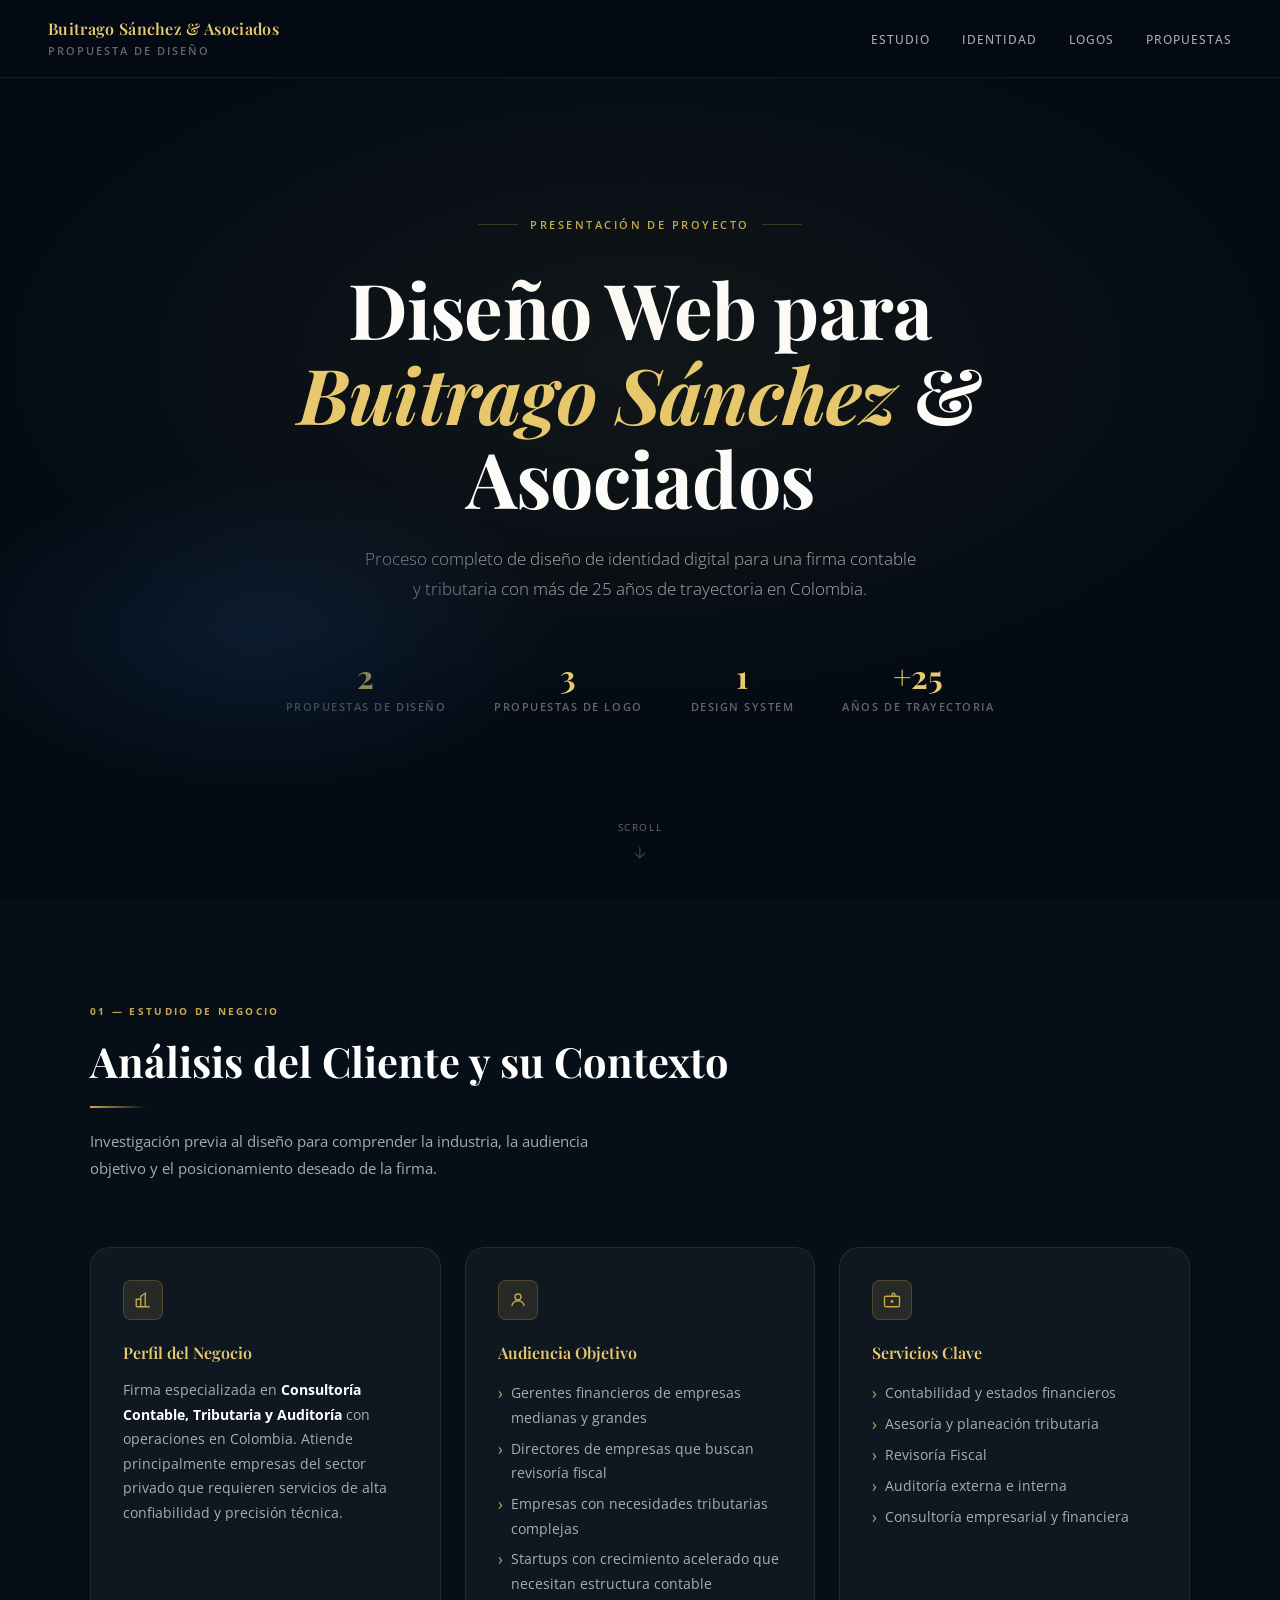
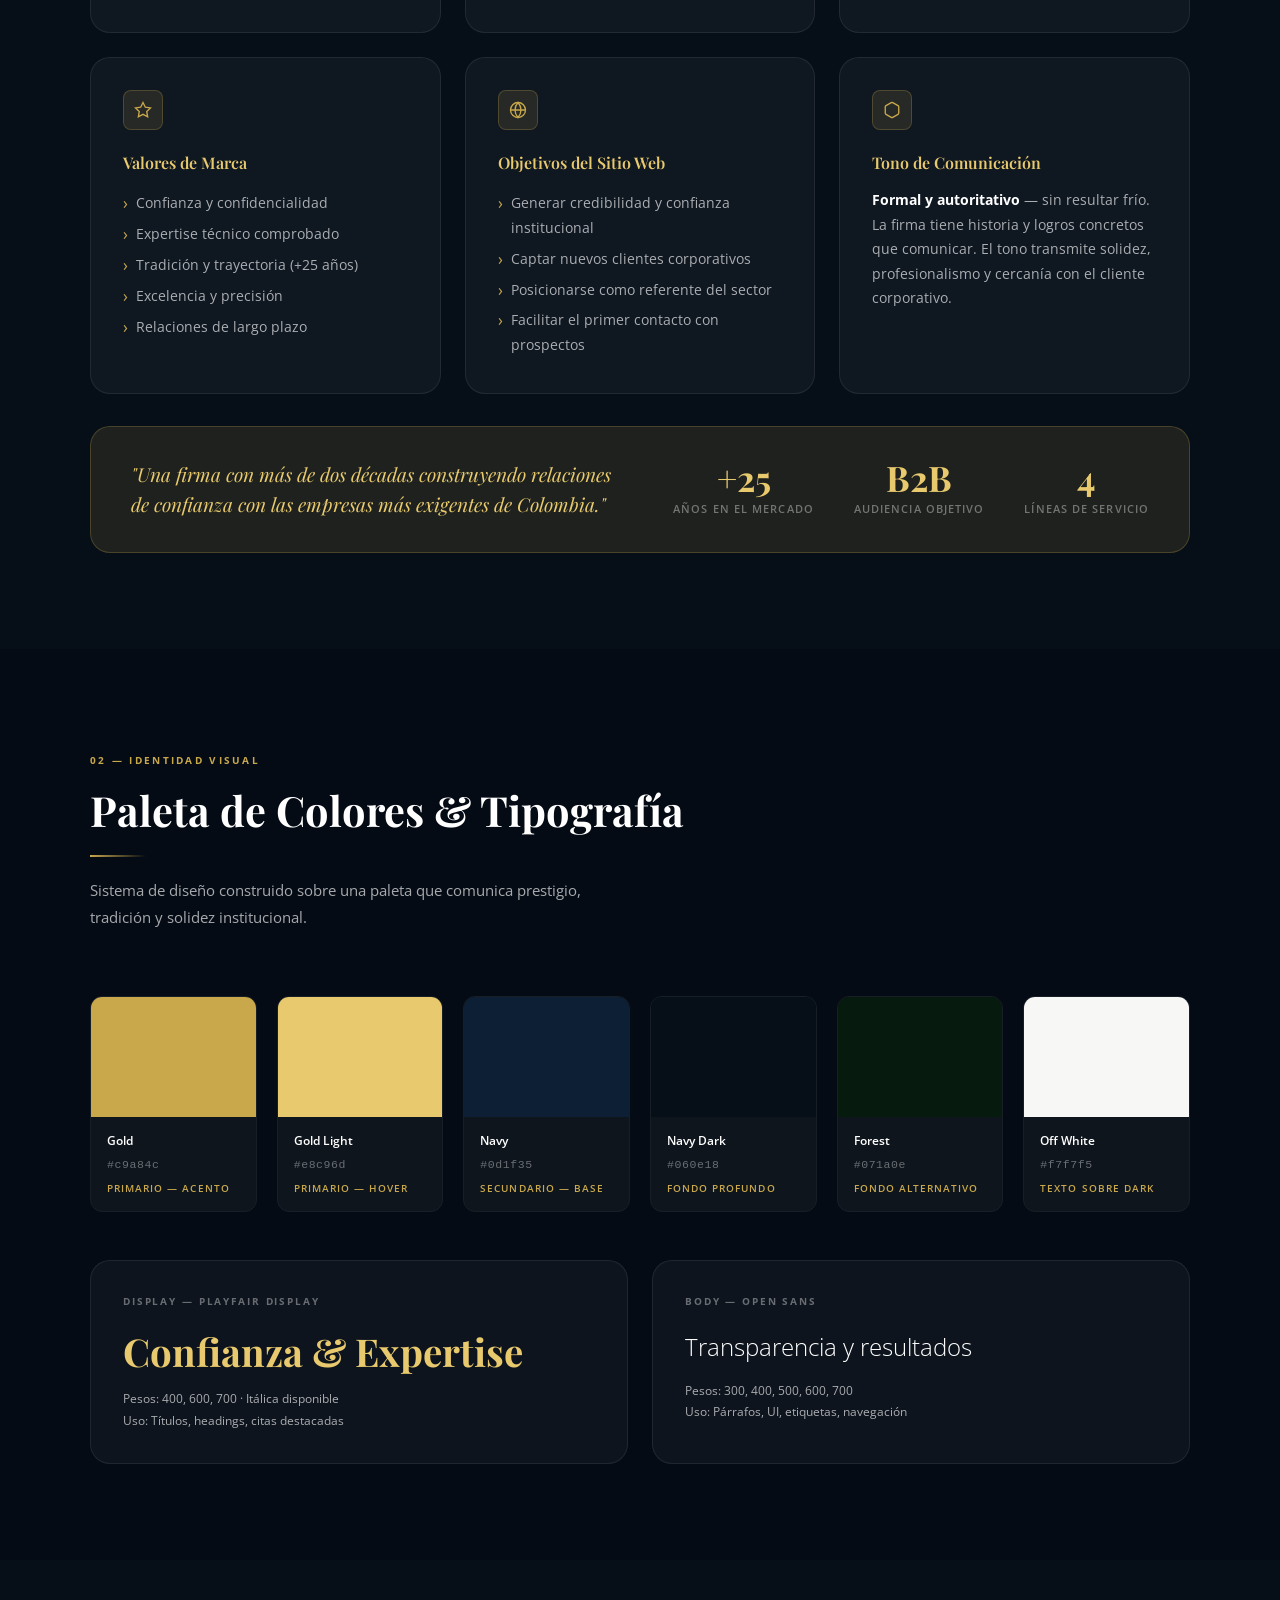
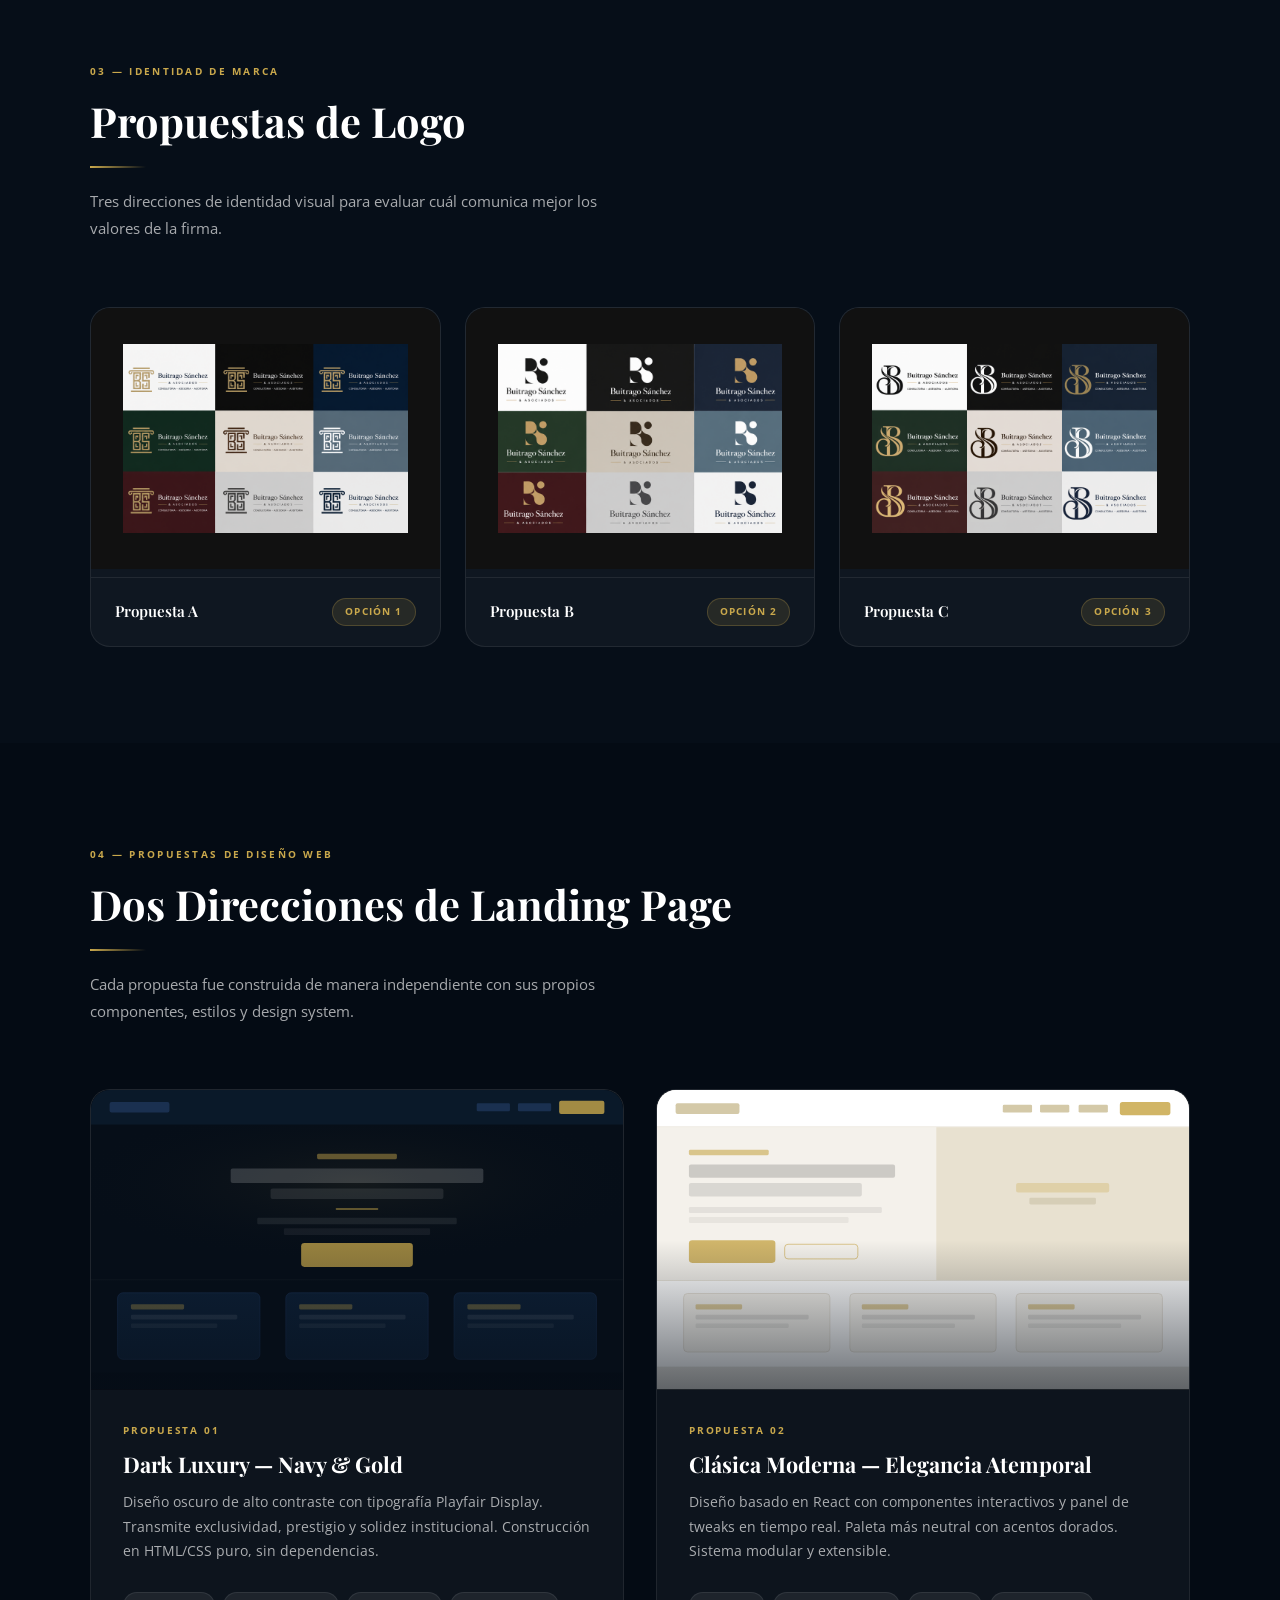
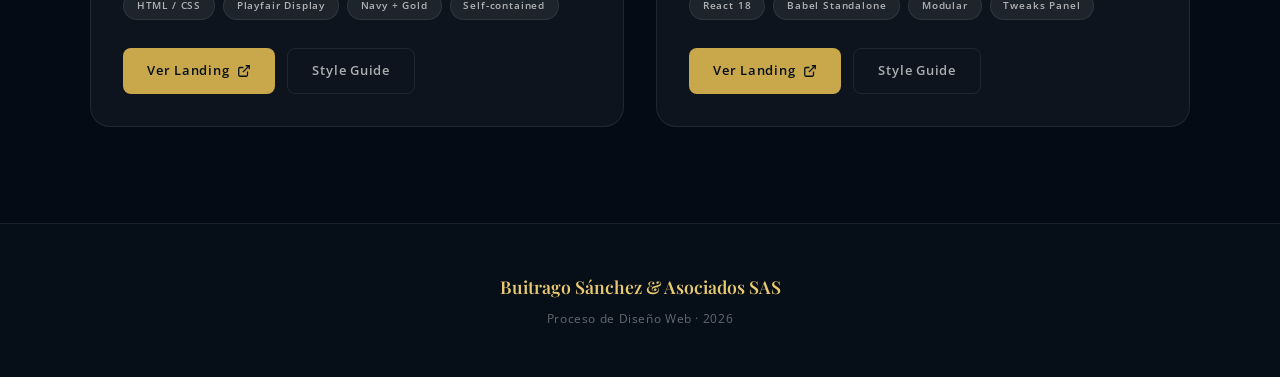
==== commit 663cb126: "fix: presentacion.html es ahora index.html (entry point para Netlify)" ====
--- a/index.html
+++ b/index.html
@@ -3,2101 +3,1358 @@
 <head>
   <meta charset="UTF-8" />
   <meta name="viewport" content="width=device-width, initial-scale=1.0" />
-  <title>Buitrago Sánchez & Asociados SAS — Consultoría Contable y Tributaria</title>
+  <title>Buitrago Sánchez & Asociados — Proceso de Diseño</title>
   <link rel="preconnect" href="https://fonts.googleapis.com" />
   <link rel="preconnect" href="https://fonts.gstatic.com" crossorigin />
-  <link href="https://fonts.googleapis.com/css2?family=Playfair+Display:wght@400;600;700&family=Open+Sans:wght@300;400;500;600;700&display=swap" rel="stylesheet" />
-  <link rel="stylesheet" href="https://cdnjs.cloudflare.com/ajax/libs/font-awesome/6.5.0/css/all.min.css" />
+  <link href="https://fonts.googleapis.com/css2?family=Playfair+Display:ital,wght@0,400;0,600;0,700;1,400&family=Open+Sans:wght@300;400;500;600;700&display=swap" rel="stylesheet" />
   <style>
-    *, *::before, *::after {
-      box-sizing: border-box;
-      margin: 0;
-      padding: 0;
-    }
+    *, *::before, *::after { box-sizing: border-box; margin: 0; padding: 0; }
 
     :root {
-      --navy:        #0d1f35;
-      --navy-dark:   #060e18;
-      --navy-light:  #112235;
-      --forest:      #071a0e;
-      --forest-mid:  #0c2415;
-      --gold:        #c9a84c;
-      --gold-light:  #e8c96d;
-      --gold-muted:  rgba(201, 168, 76, 0.15);
-      --white:       #ffffff;
-      --off-white:   #f7f7f5;
-      --gray-light:  #f0f0ed;
-      --gray:        #888;
-      --text:        #2c2c2c;
-      --text-muted:  #666;
-    }
-
-    html {
-      scroll-behavior: smooth;
-      font-size: 16px;
-    }
+      --navy:         #0d1f35;
+      --navy-dark:    #060e18;
+      --navy-deeper:  #040b14;
+      --forest:       #071a0e;
+      --gold:         #c9a84c;
+      --gold-light:   #e8c96d;
+      --gold-muted:   rgba(201, 168, 76, 0.12);
+      --gold-border:  rgba(201, 168, 76, 0.25);
+      --white:        #ffffff;
+      --off-white:    #f7f7f5;
+      --text-dim:     rgba(255,255,255,0.65);
+      --text-subtle:  rgba(255,255,255,0.38);
+      --surface:      rgba(255,255,255,0.04);
+      --surface-2:    rgba(255,255,255,0.07);
+      --border:       rgba(255,255,255,0.08);
+      --radius:       0.75rem;
+      --radius-lg:    1.25rem;
+      --ease:         cubic-bezier(0.4, 0, 0.2, 1);
+    }
+
+    html { scroll-behavior: smooth; font-size: 16px; }
 
     body {
       font-family: 'Open Sans', sans-serif;
-      color: var(--text);
-      line-height: 1.6;
-      background: #000;
-    }
-
-    /* ─── NAVBAR ─────────────────────────────── */
+      background: var(--navy-deeper);
+      color: var(--white);
+      line-height: 1.65;
+      -webkit-font-smoothing: antialiased;
+    }
+
+    /* ── SCROLLBAR ── */
+    ::-webkit-scrollbar { width: 6px; }
+    ::-webkit-scrollbar-track { background: var(--navy-dark); }
+    ::-webkit-scrollbar-thumb { background: var(--gold-border); border-radius: 3px; }
+
+    /* ── NAV ── */
     nav {
       position: fixed;
-      top: 0;
-      left: 0;
-      right: 0;
+      top: 0; left: 0; right: 0;
       z-index: 100;
       display: flex;
       align-items: center;
       justify-content: space-between;
-      padding: 1.1rem 3rem;
-      background: transparent;
-      backdrop-filter: none;
-      -webkit-backdrop-filter: none;
-      border-bottom: 1px solid transparent;
-      transition: background 0.4s ease, border-color 0.4s ease, backdrop-filter 0.4s ease;
-    }
-
-    nav.scrolled {
-      background: rgba(6, 14, 24, 0.95);
-      backdrop-filter: blur(12px);
-      -webkit-backdrop-filter: blur(12px);
-      border-bottom-color: rgba(201, 168, 76, 0.1);
-    }
-
-    .nav-logo {
+      padding: 1rem 3rem;
+      background: rgba(4, 11, 20, 0.85);
+      backdrop-filter: blur(14px);
+      border-bottom: 1px solid var(--border);
+    }
+
+    .nav-brand {
       font-family: 'Playfair Display', serif;
       font-size: 1rem;
-      font-weight: 700;
-      color: var(--white);
-      letter-spacing: 0.3px;
-      line-height: 1.3;
-    }
-
-    .nav-logo span {
-      color: var(--gold);
-    }
-
-    .nav-logo small {
-      display: block;
-      font-family: 'Open Sans', sans-serif;
-      font-size: 0.65rem;
-      font-weight: 400;
-      color: rgba(255, 255, 255, 0.5);
-      letter-spacing: 1.5px;
+      font-weight: 600;
+      color: var(--gold-light);
+      letter-spacing: 0.02em;
+    }
+
+    .nav-label {
+      font-size: 0.7rem;
+      font-weight: 600;
+      letter-spacing: 0.18em;
       text-transform: uppercase;
-      margin-top: 2px;
+      color: var(--text-subtle);
     }
 
     .nav-links {
       display: flex;
+      gap: 2rem;
       list-style: none;
-      gap: 2.5rem;
     }
 
     .nav-links a {
-      color: rgba(255, 255, 255, 0.8);
+      font-size: 0.78rem;
+      font-weight: 500;
+      letter-spacing: 0.08em;
+      text-transform: uppercase;
+      color: var(--text-dim);
       text-decoration: none;
-      font-size: 0.875rem;
-      font-weight: 500;
-      letter-spacing: 0.2px;
-      transition: color 0.2s;
-      position: relative;
-    }
-
-    .nav-links a::after {
-      content: '';
-      position: absolute;
-      bottom: -3px;
-      left: 0;
-      width: 0;
-      height: 1px;
-      background: var(--gold);
-      transition: width 0.25s;
-    }
-
-    .nav-links a:hover {
-      color: var(--white);
-    }
-
-    .nav-links a:hover::after {
-      width: 100%;
-    }
-
-    .nav-cta {
-      background: var(--gold);
-      color: var(--navy-dark);
-      padding: 0.55rem 1.4rem;
-      text-decoration: none;
-      font-weight: 700;
-      font-size: 0.85rem;
-      letter-spacing: 0.3px;
-      transition: background 0.2s, transform 0.2s;
-    }
-
-    .nav-cta:hover {
-      background: var(--gold-light);
-      transform: translateY(-1px);
-    }
-
-    .nav-toggle {
-      display: none;
-      background: none;
-      border: none;
-      cursor: pointer;
-      color: var(--white);
-      font-size: 1.3rem;
-    }
-
-    /* ─── HERO ───────────────────────────────── */
-    #inicio {
+      transition: color 200ms var(--ease);
+    }
+
+    .nav-links a:hover { color: var(--gold-light); }
+
+    /* ── HERO ── */
+    .hero {
       min-height: 100vh;
-      background:
-        linear-gradient(to bottom, transparent 55%, rgba(0,0,0,0.65) 100%),
-        url('logos/3d-logo.png') center top / cover no-repeat;
-      display: grid;
-      grid-template-columns: 1fr 1fr;
-      align-items: center;
-      position: relative;
-      overflow: hidden;
-      will-change: background-position;
-    }
-
-    .hero-text-col {
-      grid-column: 2;
       display: flex;
       flex-direction: column;
       align-items: center;
       justify-content: center;
-      padding: 8rem 4rem 6rem;
       text-align: center;
-    }
-
-    /* ─ Typographic name ─ */
-    .hero-name {
-      display: flex;
-      flex-direction: column;
-      align-items: center;
-    }
-
-    .hn-line1,
-    .hn-line2 {
-      font-family: 'Playfair Display', serif;
-      font-size: clamp(4.5rem, 7.5vw, 9rem);
-      line-height: 1;
-      letter-spacing: -2px;
-      display: block;
-    }
-
-    .hn-line1 { color: var(--white); }
-    .hn-line2 { color: var(--gold); }
-
-    .hn-line3 {
-      display: block;
-      font-family: 'Playfair Display', serif;
-      font-size: clamp(1.4rem, 2.8vw, 2.2rem);
-      font-weight: 400;
-      color: rgba(255, 255, 255, 0.88);
-      margin-top: 1.1rem;
-      letter-spacing: 0.5px;
-      animation: fadeSlideUp 0.7s ease both;
-      animation-delay: 1.35s;
-    }
-
-    .hn-sep-icon {
-      display: block;
-      color: var(--gold);
-      font-size: 1.25rem;
-      margin: 1.5rem 0 1.25rem;
-      animation: fadeSlideUp 0.7s ease both;
-      animation-delay: 1.6s;
-    }
-
-    .hn-tagline1,
-    .hn-tagline2 {
-      display: block;
-      font-size: 0.85rem;
-      color: rgba(255, 255, 255, 0.55);
-      letter-spacing: 2.5px;
-      text-transform: uppercase;
-      font-weight: 500;
-      line-height: 2;
-    }
-
-    .hn-tagline1 {
-      animation: fadeSlideUp 0.7s ease both 1.8s, colorToWhite 0.8s ease forwards 2.5s;
-    }
-    .hn-tagline2 {
-      animation: fadeSlideUp 0.7s ease both 1.95s, colorToWhite 0.8s ease forwards 2.65s;
-    }
-
-    @keyframes colorToWhite {
-      from { color: rgba(255, 255, 255, 0.55); }
-      to   { color: rgba(255, 255, 255, 0.95); }
-    }
-
-    .hero-cta-row {
-      display: flex;
-      gap: 0.75rem;
-      justify-content: center;
-      flex-wrap: wrap;
-      margin-top: 2.75rem;
-      animation: fadeSlideUp 0.7s ease both 2.15s;
-    }
-
-    .hero-cta {
-      background-size: cover;
-      display: inline-flex;
-      align-items: center;
-      gap: 0.55rem;
-      background: var(--gold);
-      color: var(--navy-dark);
-      padding: 0.95rem 2.4rem;
-      text-decoration: none;
-      font-weight: 700;
-      font-size: 0.95rem;
-      letter-spacing: 0.2px;
-      transition: background 0.25s, transform 0.25s;
+      padding: 8rem 2rem 6rem;
       position: relative;
       overflow: hidden;
     }
 
-    .btn-whatsapp {
-      display: inline-flex;
-      align-items: center;
-      gap: 0.55rem;
-      background: var(--gold);
-      color: var(--navy-dark);
-      padding: 0.95rem 1.75rem;
-      text-decoration: none;
-      font-weight: 700;
-      font-size: 0.95rem;
-      letter-spacing: 0.2px;
-      transition: background 0.25s, transform 0.25s;
-    }
-
-    .btn-whatsapp:hover,
-    .hero-cta:hover {
-      background: var(--gold-light);
-      transform: translateY(-2px);
-    }
-
-    .btn-whatsapp svg { width: 18px; height: 18px; flex-shrink: 0; }
-
-    /* WhatsApp en Contáctenos */
-    .contact-whatsapp {
-      display: inline-flex;
-      align-items: center;
-      gap: 0.65rem;
-      margin-top: 1.5rem;
-      background: var(--gold);
-      color: var(--navy-dark);
-      padding: 0.9rem 1.75rem;
-      text-decoration: none;
-      font-weight: 700;
-      font-size: 0.9rem;
-      letter-spacing: 0.2px;
-      transition: background 0.25s, transform 0.25s;
-    }
-
-    .contact-whatsapp:hover {
-      background: var(--gold-light);
-      transform: translateY(-2px);
-    }
-
-    .contact-whatsapp svg { width: 18px; height: 18px; flex-shrink: 0; }
-
-    .hero-cta::after {
+    .hero::before {
       content: '';
       position: absolute;
       inset: 0;
-      background: linear-gradient(105deg, transparent 35%, rgba(255,255,255,0.32) 50%, transparent 65%);
-      transform: translateX(-120%);
-      animation: ctaShine 0.75s ease forwards 2.85s;
-    }
-
-    @keyframes ctaShine {
-      to { transform: translateX(220%); }
-    }
-
-    .hero-cta:hover {
+      background:
+        radial-gradient(ellipse 80% 60% at 50% 40%, rgba(201,168,76,0.07) 0%, transparent 65%),
+        radial-gradient(ellipse 40% 30% at 20% 70%, rgba(13,31,53,0.8) 0%, transparent 60%);
+      pointer-events: none;
+    }
+
+    .hero-eyebrow {
+      display: inline-flex;
+      align-items: center;
+      gap: 0.75rem;
+      font-size: 0.7rem;
+      font-weight: 600;
+      letter-spacing: 0.22em;
+      text-transform: uppercase;
+      color: var(--gold);
+      margin-bottom: 2rem;
+    }
+
+    .hero-eyebrow::before,
+    .hero-eyebrow::after {
+      content: '';
+      width: 2.5rem;
+      height: 1px;
+      background: var(--gold-border);
+    }
+
+    .hero h1 {
+      font-family: 'Playfair Display', serif;
+      font-size: clamp(2.6rem, 6vw, 5rem);
+      font-weight: 700;
+      line-height: 1.1;
+      letter-spacing: -0.01em;
+      color: var(--white);
+      max-width: 820px;
+      margin: 0 auto 1.5rem;
+    }
+
+    .hero h1 em {
+      font-style: italic;
+      color: var(--gold-light);
+    }
+
+    .hero-sub {
+      font-size: 1.05rem;
+      font-weight: 300;
+      color: var(--text-dim);
+      max-width: 560px;
+      margin: 0 auto 3.5rem;
+      line-height: 1.8;
+    }
+
+    .hero-meta {
+      display: flex;
+      gap: 3rem;
+      justify-content: center;
+      flex-wrap: wrap;
+    }
+
+    .meta-item {
+      text-align: center;
+    }
+
+    .meta-value {
+      font-family: 'Playfair Display', serif;
+      font-size: 2rem;
+      font-weight: 700;
+      color: var(--gold-light);
+      line-height: 1;
+    }
+
+    .meta-label {
+      font-size: 0.68rem;
+      font-weight: 600;
+      letter-spacing: 0.14em;
+      text-transform: uppercase;
+      color: var(--text-subtle);
+      margin-top: 0.4rem;
+    }
+
+    .hero-scroll {
+      position: absolute;
+      bottom: 2.5rem;
+      left: 50%;
+      transform: translateX(-50%);
+      display: flex;
+      flex-direction: column;
+      align-items: center;
+      gap: 0.5rem;
+      color: var(--text-subtle);
+      font-size: 0.65rem;
+      letter-spacing: 0.15em;
+      text-transform: uppercase;
+      animation: scrollBounce 2.4s ease-in-out infinite;
+    }
+
+    .hero-scroll svg { width: 16px; height: 16px; opacity: 0.5; }
+
+    @keyframes scrollBounce {
+      0%, 100% { transform: translateX(-50%) translateY(0); }
+      50%       { transform: translateX(-50%) translateY(6px); }
+    }
+
+    /* ── SECTIONS SHARED ── */
+    section { padding: 6rem 2rem; }
+
+    .container {
+      max-width: 1100px;
+      margin: 0 auto;
+    }
+
+    .section-header {
+      margin-bottom: 4rem;
+    }
+
+    .section-tag {
+      display: inline-block;
+      font-size: 0.65rem;
+      font-weight: 700;
+      letter-spacing: 0.22em;
+      text-transform: uppercase;
+      color: var(--gold);
+      margin-bottom: 1rem;
+    }
+
+    .section-title {
+      font-family: 'Playfair Display', serif;
+      font-size: clamp(1.8rem, 3.5vw, 2.6rem);
+      font-weight: 700;
+      color: var(--white);
+      line-height: 1.2;
+      margin-bottom: 1rem;
+    }
+
+    .section-desc {
+      font-size: 0.95rem;
+      color: var(--text-dim);
+      max-width: 520px;
+      line-height: 1.8;
+    }
+
+    .gold-line {
+      width: 3.5rem;
+      height: 2px;
+      background: linear-gradient(90deg, var(--gold), transparent);
+      margin: 1.25rem 0;
+    }
+
+    /* ── ESTUDIO DE NEGOCIO ── */
+    #estudio { background: var(--navy-dark); }
+
+    .estudio-grid {
+      display: grid;
+      grid-template-columns: repeat(auto-fit, minmax(300px, 1fr));
+      gap: 1.5rem;
+      margin-bottom: 2rem;
+    }
+
+    .estudio-card {
+      background: var(--surface);
+      border: 1px solid var(--border);
+      border-radius: var(--radius-lg);
+      padding: 2rem;
+      transition: border-color 250ms var(--ease), background 250ms var(--ease);
+    }
+
+    .estudio-card:hover {
+      border-color: var(--gold-border);
+      background: var(--surface-2);
+    }
+
+    .estudio-card-icon {
+      width: 2.5rem;
+      height: 2.5rem;
+      border-radius: 0.5rem;
+      background: var(--gold-muted);
+      border: 1px solid var(--gold-border);
+      display: flex;
+      align-items: center;
+      justify-content: center;
+      margin-bottom: 1.25rem;
+      color: var(--gold);
+      font-size: 1.1rem;
+    }
+
+    .estudio-card h3 {
+      font-family: 'Playfair Display', serif;
+      font-size: 1rem;
+      font-weight: 600;
+      color: var(--gold-light);
+      margin-bottom: 0.75rem;
+    }
+
+    .estudio-card p,
+    .estudio-card ul {
+      font-size: 0.875rem;
+      color: var(--text-dim);
+      line-height: 1.75;
+    }
+
+    .estudio-card ul {
+      list-style: none;
+      padding: 0;
+    }
+
+    .estudio-card ul li {
+      padding: 0.2rem 0;
+      display: flex;
+      align-items: flex-start;
+      gap: 0.5rem;
+    }
+
+    .estudio-card ul li::before {
+      content: '›';
+      color: var(--gold);
+      font-size: 1rem;
+      line-height: 1.5;
+      flex-shrink: 0;
+    }
+
+    .estudio-highlight {
+      background: var(--gold-muted);
+      border: 1px solid var(--gold-border);
+      border-radius: var(--radius-lg);
+      padding: 2rem 2.5rem;
+      display: flex;
+      align-items: center;
+      gap: 2.5rem;
+      flex-wrap: wrap;
+    }
+
+    .highlight-quote {
+      font-family: 'Playfair Display', serif;
+      font-size: 1.2rem;
+      font-style: italic;
+      color: var(--gold-light);
+      flex: 1;
+      min-width: 280px;
+      line-height: 1.6;
+    }
+
+    .highlight-stats {
+      display: flex;
+      gap: 2.5rem;
+      flex-wrap: wrap;
+    }
+
+    .hstat { text-align: center; }
+    .hstat-val {
+      font-family: 'Playfair Display', serif;
+      font-size: 2.2rem;
+      font-weight: 700;
+      color: var(--gold-light);
+      line-height: 1;
+    }
+    .hstat-lbl {
+      font-size: 0.68rem;
+      font-weight: 600;
+      letter-spacing: 0.1em;
+      text-transform: uppercase;
+      color: var(--text-subtle);
+      margin-top: 0.3rem;
+    }
+
+    /* ── PALETA ── */
+    #paleta { background: var(--navy-deeper); }
+
+    .palette-grid {
+      display: grid;
+      grid-template-columns: repeat(auto-fit, minmax(160px, 1fr));
+      gap: 1.25rem;
+      margin-bottom: 3rem;
+    }
+
+    .color-swatch {
+      border-radius: var(--radius);
+      overflow: hidden;
+      border: 1px solid var(--border);
+      transition: transform 200ms var(--ease), box-shadow 200ms var(--ease);
+    }
+
+    .color-swatch:hover {
+      transform: translateY(-4px);
+      box-shadow: 0 16px 40px rgba(0,0,0,0.4);
+    }
+
+    .swatch-block {
+      height: 120px;
+      width: 100%;
+    }
+
+    .swatch-info {
+      padding: 0.9rem 1rem;
+      background: var(--surface);
+    }
+
+    .swatch-name {
+      font-size: 0.78rem;
+      font-weight: 600;
+      color: var(--white);
+      margin-bottom: 0.2rem;
+    }
+
+    .swatch-hex {
+      font-family: 'Courier New', monospace;
+      font-size: 0.72rem;
+      color: var(--text-subtle);
+      letter-spacing: 0.05em;
+    }
+
+    .swatch-role {
+      font-size: 0.65rem;
+      font-weight: 600;
+      letter-spacing: 0.1em;
+      text-transform: uppercase;
+      color: var(--gold);
+      margin-top: 0.35rem;
+    }
+
+    .typography-grid {
+      display: grid;
+      grid-template-columns: repeat(auto-fit, minmax(280px, 1fr));
+      gap: 1.5rem;
+    }
+
+    .typo-card {
+      background: var(--surface);
+      border: 1px solid var(--border);
+      border-radius: var(--radius-lg);
+      padding: 2rem;
+    }
+
+    .typo-label {
+      font-size: 0.65rem;
+      font-weight: 700;
+      letter-spacing: 0.18em;
+      text-transform: uppercase;
+      color: var(--text-subtle);
+      margin-bottom: 1.25rem;
+    }
+
+    .typo-display {
+      font-family: 'Playfair Display', serif;
+      font-size: 2.4rem;
+      font-weight: 700;
+      color: var(--gold-light);
+      line-height: 1.1;
+      margin-bottom: 0.5rem;
+    }
+
+    .typo-body {
+      font-family: 'Open Sans', sans-serif;
+      font-size: 1.5rem;
+      font-weight: 300;
+      color: var(--white);
+      line-height: 1.4;
+    }
+
+    .typo-meta {
+      font-size: 0.78rem;
+      color: var(--text-dim);
+      margin-top: 1rem;
+      line-height: 1.7;
+    }
+
+    /* ── LOGOS ── */
+    #logos { background: var(--navy-dark); }
+
+    .logos-grid {
+      display: grid;
+      grid-template-columns: repeat(3, 1fr);
+      gap: 1.5rem;
+    }
+
+    @media (max-width: 768px) {
+      .logos-grid { grid-template-columns: 1fr; }
+    }
+
+    .logo-card {
+      background: var(--surface);
+      border: 1px solid var(--border);
+      border-radius: var(--radius-lg);
+      overflow: hidden;
+      transition: border-color 250ms var(--ease), transform 250ms var(--ease), box-shadow 250ms var(--ease);
+    }
+
+    .logo-card:hover {
+      border-color: var(--gold-border);
+      transform: translateY(-6px);
+      box-shadow: 0 20px 50px rgba(0,0,0,0.5);
+    }
+
+    .logo-card-img {
+      width: 100%;
+      aspect-ratio: 4/3;
+      object-fit: contain;
+      padding: 2rem;
+      background: #111;
+    }
+
+    .logo-card-info {
+      padding: 1.25rem 1.5rem;
+      border-top: 1px solid var(--border);
+      display: flex;
+      align-items: center;
+      justify-content: space-between;
+    }
+
+    .logo-card-name {
+      font-family: 'Playfair Display', serif;
+      font-size: 0.95rem;
+      font-weight: 600;
+      color: var(--white);
+    }
+
+    .logo-badge {
+      font-size: 0.62rem;
+      font-weight: 700;
+      letter-spacing: 0.12em;
+      text-transform: uppercase;
+      padding: 0.3rem 0.75rem;
+      border-radius: 999px;
+      background: var(--gold-muted);
+      border: 1px solid var(--gold-border);
+      color: var(--gold);
+    }
+
+    /* ── PROPUESTAS ── */
+    #propuestas { background: var(--navy-deeper); }
+
+    .propuestas-grid {
+      display: grid;
+      grid-template-columns: repeat(2, 1fr);
+      gap: 2rem;
+    }
+
+    @media (max-width: 768px) {
+      .propuestas-grid { grid-template-columns: 1fr; }
+    }
+
+    .propuesta-card {
+      background: var(--surface);
+      border: 1px solid var(--border);
+      border-radius: var(--radius-lg);
+      overflow: hidden;
+      display: flex;
+      flex-direction: column;
+      transition: border-color 250ms var(--ease);
+    }
+
+    .propuesta-card:hover { border-color: var(--gold-border); }
+
+    .propuesta-preview {
+      width: 100%;
+      aspect-ratio: 16/9;
+      overflow: hidden;
+      background: #0a0a0a;
+      position: relative;
+    }
+
+    .propuesta-preview img {
+      width: 100%;
+      height: 100%;
+      object-fit: cover;
+      transition: transform 400ms var(--ease);
+    }
+
+    .propuesta-card:hover .propuesta-preview img {
+      transform: scale(1.04);
+    }
+
+    .propuesta-preview-overlay {
+      position: absolute;
+      inset: 0;
+      background: linear-gradient(to bottom, transparent 50%, rgba(6,14,24,0.6) 100%);
+    }
+
+    .propuesta-body {
+      padding: 2rem;
+      flex: 1;
+      display: flex;
+      flex-direction: column;
+    }
+
+    .propuesta-tag {
+      font-size: 0.62rem;
+      font-weight: 700;
+      letter-spacing: 0.18em;
+      text-transform: uppercase;
+      color: var(--gold);
+      margin-bottom: 0.75rem;
+    }
+
+    .propuesta-title {
+      font-family: 'Playfair Display', serif;
+      font-size: 1.35rem;
+      font-weight: 700;
+      color: var(--white);
+      margin-bottom: 0.75rem;
+      line-height: 1.3;
+    }
+
+    .propuesta-desc {
+      font-size: 0.875rem;
+      color: var(--text-dim);
+      line-height: 1.75;
+      flex: 1;
+      margin-bottom: 1.75rem;
+    }
+
+    .propuesta-tags {
+      display: flex;
+      flex-wrap: wrap;
+      gap: 0.5rem;
+      margin-bottom: 1.75rem;
+    }
+
+    .tag-pill {
+      font-size: 0.65rem;
+      font-weight: 600;
+      letter-spacing: 0.08em;
+      padding: 0.3rem 0.8rem;
+      border-radius: 999px;
+      background: var(--surface-2);
+      border: 1px solid var(--border);
+      color: var(--text-dim);
+    }
+
+    .propuesta-actions {
+      display: flex;
+      gap: 0.75rem;
+      flex-wrap: wrap;
+    }
+
+    .btn {
+      display: inline-flex;
+      align-items: center;
+      gap: 0.5rem;
+      font-family: 'Open Sans', sans-serif;
+      font-size: 0.8rem;
+      font-weight: 600;
+      letter-spacing: 0.06em;
+      text-decoration: none;
+      padding: 0.7rem 1.5rem;
+      border-radius: 0.5rem;
+      transition: all 200ms var(--ease);
+      cursor: pointer;
+      border: none;
+    }
+
+    .btn-primary {
+      background: var(--gold);
+      color: var(--navy-dark);
+    }
+
+    .btn-primary:hover {
       background: var(--gold-light);
-      transform: translateY(-2px);
-    }
-
-    /* ─ Letter & entrance animations ─ */
-    @keyframes letterIn {
-      from { opacity: 0; transform: translateY(48px); filter: blur(4px); }
-      to   { opacity: 1; transform: translateY(0);    filter: blur(0); }
-    }
-
-    @keyframes fadeSlideUp {
-      from { opacity: 0; transform: translateY(22px); }
-      to   { opacity: 1; transform: translateY(0); }
-    }
-
-    .letter {
-      display: inline-block;
-      animation: letterIn 0.65s cubic-bezier(0.22, 1, 0.36, 1) both;
-    }
-
-    .scroll-hint {
-      position: absolute;
+      box-shadow: 0 6px 20px rgba(201,168,76,0.35);
+      transform: translateY(-1px);
+    }
+
+    .btn-secondary {
+      background: transparent;
+      color: var(--text-dim);
+      border: 1px solid var(--border);
+    }
+
+    .btn-secondary:hover {
+      border-color: var(--gold-border);
+      color: var(--gold-light);
+    }
+
+    /* ── LIGHTBOX ── */
+    .lightbox {
+      display: none;
+      position: fixed;
+      inset: 0;
+      z-index: 999;
+      background: rgba(4, 11, 20, 0.94);
+      backdrop-filter: blur(16px);
+      align-items: center;
+      justify-content: center;
+      padding: 2rem;
+      cursor: zoom-out;
+    }
+
+    .lightbox.open { display: flex; }
+
+    .lightbox img {
+      max-width: min(90vw, 1100px);
+      max-height: 85vh;
+      object-fit: contain;
+      border-radius: var(--radius-lg);
+      box-shadow: 0 40px 100px rgba(0,0,0,0.8);
+      cursor: default;
+      animation: lbIn 250ms cubic-bezier(0.16, 1, 0.3, 1) both;
+    }
+
+    @keyframes lbIn {
+      from { opacity: 0; transform: scale(0.92); }
+      to   { opacity: 1; transform: scale(1); }
+    }
+
+    .lightbox-close {
+      position: fixed;
+      top: 1.5rem;
+      right: 1.5rem;
+      width: 2.5rem;
+      height: 2.5rem;
+      border-radius: 50%;
+      background: var(--surface-2);
+      border: 1px solid var(--border);
+      color: var(--text-dim);
+      display: flex;
+      align-items: center;
+      justify-content: center;
+      cursor: pointer;
+      transition: background 200ms, color 200ms;
+    }
+
+    .lightbox-close:hover {
+      background: var(--gold-muted);
+      border-color: var(--gold-border);
+      color: var(--gold-light);
+    }
+
+    .lightbox-caption {
+      position: fixed;
       bottom: 2rem;
       left: 50%;
       transform: translateX(-50%);
-      display: flex;
-      flex-direction: column;
-      align-items: center;
-      gap: 0.4rem;
-      color: rgba(255, 255, 255, 0.3);
-      font-size: 0.7rem;
-      letter-spacing: 1.5px;
-      text-transform: uppercase;
-    }
-
-    .scroll-hint .arrow {
-      width: 18px;
-      height: 18px;
-      border-right: 1.5px solid rgba(255, 255, 255, 0.25);
-      border-bottom: 1.5px solid rgba(255, 255, 255, 0.25);
-      transform: rotate(45deg);
-      animation: scrollBounce 2s infinite;
-    }
-
-    @keyframes scrollBounce {
-      0%, 100% { transform: rotate(45deg) translateY(0); }
-      50%       { transform: rotate(45deg) translateY(6px); }
-    }
-
-    /* ─── SHARED SECTION STYLES ─────────────── */
-    section {
-      padding: 6rem 2rem;
-      position: sticky;
-      top: 0;
-    }
-
-    #inicio    { z-index: 1; }
-    #quienes   { z-index: 2; box-shadow: 0 -2px 20px rgba(0,0,0,0.3); }
-    #servicios { z-index: 3; box-shadow: 0 -6px 40px rgba(0,0,0,0.25); min-height: 100vh; will-change: transform; }
-    #contacto  { z-index: 4; box-shadow: 0 -6px 40px rgba(0,0,0,0.2); min-height: 100vh; will-change: transform; }
-
-    .container {
-      max-width: 1100px;
-      margin: 0 auto;
-    }
-
-    .section-eyebrow {
-      display: flex;
-      align-items: center;
-      gap: 0.75rem;
-      color: var(--gold);
-      font-size: 0.72rem;
-      font-weight: 700;
-      letter-spacing: 2.5px;
-      text-transform: uppercase;
-      margin-bottom: 0.85rem;
-    }
-
-    .section-eyebrow::before {
-      content: '';
-      display: block;
-      width: 28px;
-      height: 2px;
-      background: var(--gold);
-      flex-shrink: 0;
-    }
-
-    .section-heading {
-      font-family: 'Playfair Display', serif;
-      font-size: clamp(1.9rem, 3.2vw, 2.7rem);
-      font-weight: 700;
-      color: var(--navy);
-      line-height: 1.25;
-      margin-bottom: 1rem;
-    }
-
-    .section-heading.light {
-      color: var(--white);
-    }
-
-    .section-lead {
-      font-size: 0.975rem;
-      color: var(--text-muted);
-      line-height: 1.8;
-      max-width: 580px;
-    }
-
-    .section-lead.light {
-      color: rgba(255, 255, 255, 0.65);
-    }
-
-    /* ─── QUIÉNES SOMOS ─────────────────────── */
-    #quienes {
-      background: var(--off-white);
-      padding: 0;
-      min-height: 100vh;
-    }
-
-    .about-grid {
-      display: grid;
-      grid-template-columns: 1fr 1fr;
-      min-height: 100vh;
-      gap: 0;
-      overflow: hidden;
-    }
-
-    .about-text {
-      display: flex;
-      flex-direction: column;
-      justify-content: center;
-      padding: 6rem 4rem 6rem 5rem;
-    }
-
-    .about-text .section-lead {
-      max-width: 100%;
-      margin-bottom: 1.25rem;
-    }
-
-    .about-stats {
-      display: grid;
-      grid-template-columns: repeat(3, 1fr);
-      gap: 0;
-      margin: 1.75rem 0 2rem;
-      border-top: 1px solid rgba(201, 168, 76, 0.25);
-      border-bottom: 1px solid rgba(201, 168, 76, 0.25);
-    }
-
-    .about-stat-item {
-      padding: 1.5rem 1rem 1.5rem 0;
-      position: relative;
-    }
-
-    .about-stat-item + .about-stat-item {
-      padding-left: 1.5rem;
-      border-left: 1px solid rgba(201, 168, 76, 0.15);
-    }
-
-    .about-stat-number {
-      font-family: 'Playfair Display', serif;
-      font-size: clamp(2.4rem, 4vw, 3.8rem);
-      font-weight: 700;
-      color: var(--gold);
-      display: block;
-      line-height: 1;
-    }
-
-    .about-stat-label {
-      display: block;
-      font-size: 0.7rem;
-      color: var(--text-muted);
-      letter-spacing: 1.8px;
-      text-transform: uppercase;
-      font-weight: 600;
-      margin-top: 0.5rem;
-    }
-
-    .about-values {
-      display: grid;
-      grid-template-columns: 1fr 1fr;
-      gap: 0;
-      margin-top: 2.5rem;
-    }
-
-    .value-item {
-      display: flex;
-      align-items: flex-start;
-      gap: 1.1rem;
-      padding: 1.5rem 1.25rem 1.5rem 0;
-      border-top: 1.5px solid rgba(201, 168, 76, 0.22);
-      opacity: 0;
-      transform: translateX(40px);
-      transition: opacity 0.5s ease, transform 0.5s ease;
-    }
-
-    .value-item.visible {
-      opacity: 1;
-      transform: translateX(0);
-    }
-
-    .value-item:nth-child(odd) {
-      padding-right: 2rem;
-      border-right: 1.5px solid rgba(201, 168, 76, 0.12);
-    }
-
-    .value-item:nth-child(even) {
-      padding-left: 1.75rem;
-    }
-
-    /* Ring SVG */
-    .value-icon-wrap {
-      position: relative;
-      width: 62px;
-      height: 62px;
-      flex-shrink: 0;
-    }
-
-    .value-ring {
-      position: absolute;
-      inset: 0;
-      width: 100%;
-      height: 100%;
-      transform: rotate(-90deg);
-    }
-
-    .value-ring-track {
-      fill: none;
-      stroke: rgba(201, 168, 76, 0.15);
-      stroke-width: 2.5;
-    }
-
-    .value-ring-fill {
-      fill: none;
-      stroke: var(--gold);
-      stroke-width: 2.5;
-      stroke-linecap: round;
-      stroke-dasharray: 163;
-      stroke-dashoffset: 163;
-      transition: stroke-dashoffset 1.2s cubic-bezier(0.4, 0, 0.2, 1);
-    }
-
-    .value-item.visible .value-ring-fill {
-      stroke-dashoffset: 0;
-    }
-
-    .value-icon {
-      position: absolute;
-      inset: 5px;
-      background: var(--navy-dark);
-      border-radius: 50%;
-      display: flex;
-      align-items: center;
-      justify-content: center;
-      color: var(--gold);
-      font-size: 1rem;
-    }
-
-    .value-text strong {
-      display: block;
-      font-size: 1rem;
-      font-weight: 700;
-      color: var(--navy);
-      margin-bottom: 0.3rem;
-    }
-
-    .value-text span {
-      font-size: 0.85rem;
-      color: var(--gray);
-      line-height: 1.5;
-    }
-
-    /* Testimonios */
-    .testimonials-slider {
-      position: relative;
-      min-height: 210px;
-      margin-top: 2rem;
-    }
-
-    .testimonial-item {
-      position: absolute;
-      inset: 0;
-      opacity: 0;
-      transform: translateY(14px);
-      transition: opacity 0.65s ease, transform 0.65s ease;
-      pointer-events: none;
-    }
-
-    .testimonial-item.active {
-      opacity: 1;
-      transform: translateY(0);
-      pointer-events: auto;
-    }
-
-    .testimonial-quote-mark {
-      font-family: 'Playfair Display', serif;
-      font-size: 3.5rem;
-      color: var(--gold);
-      line-height: 0.7;
-      opacity: 0.5;
-      display: block;
-      margin-bottom: 0.6rem;
-    }
-
-    .testimonial-text {
-      font-size: 0.925rem;
-      color: var(--text);
-      line-height: 1.85;
-      font-style: italic;
-      margin-bottom: 1.25rem;
-    }
-
-    .testimonial-author {
-      display: flex;
-      align-items: center;
-      gap: 0.85rem;
-    }
-
-    .testimonial-avatar {
-      width: 40px;
-      height: 40px;
-      background: var(--navy-dark);
-      border-radius: 50%;
-      display: flex;
-      align-items: center;
-      justify-content: center;
-      color: var(--gold);
-      font-size: 0.9rem;
-      flex-shrink: 0;
-    }
-
-    .testimonial-name {
-      display: block;
-      font-weight: 700;
-      font-size: 0.85rem;
-      color: var(--navy);
-    }
-
-    .testimonial-role {
-      display: block;
-      font-size: 0.75rem;
-      color: var(--text-muted);
-      margin-top: 0.1rem;
-    }
-
-    .testimonial-dots {
-      display: flex;
-      gap: 0.5rem;
-      margin-top: 1.75rem;
-      align-items: center;
-    }
-
-    .testimonial-dot {
-      height: 5px;
-      width: 5px;
-      background: rgba(201, 168, 76, 0.25);
-      cursor: pointer;
-      transition: width 0.35s ease, background 0.35s ease;
-    }
-
-    .testimonial-dot.active {
-      background: var(--gold);
-      width: 22px;
-    }
-
-    /* Carousel de imagen */
-    .about-image-col {
-      position: relative;
-      overflow: hidden;
-    }
-
-    .about-carousel-slide {
-      position: absolute;
-      inset: 0;
-      opacity: 0;
-      transition: opacity 1.2s ease;
-    }
-
-    .about-carousel-slide.active {
-      opacity: 1;
-    }
-
-    .about-carousel-slide img {
-      width: 100%;
-      height: 100%;
-      object-fit: cover;
-      display: block;
-    }
-
-    .about-carousel-dots {
-      position: absolute;
-      bottom: 1.25rem;
-      left: 50%;
-      transform: translateX(-50%);
-      display: flex;
-      gap: 0.45rem;
-      z-index: 2;
-    }
-
-    .about-carousel-dot {
-      width: 6px;
-      height: 6px;
-      background: rgba(255,255,255,0.4);
-      cursor: pointer;
-      transition: background 0.3s ease, width 0.35s ease;
-    }
-
-    .about-carousel-dot.active {
-      background: var(--gold);
-      width: 20px;
-    }
-
-    /* Animaciones de entrada para Quiénes Somos */
-    .animate-child {
-      opacity: 0;
-      transform: translateX(40px);
-      transition: opacity 0.6s ease, transform 0.6s ease;
-    }
-
-    .animate-child.visible {
-      opacity: 1;
-      transform: translateX(0);
-    }
-
-    /* ─── QUIÉNES SOMOS watermark ───────────── */
-    #quienes::before {
-      content: '';
-      position: absolute;
-      inset: 0;
-      background: url('logos/main-logo-white.png') left 70% / 40% auto no-repeat;
-      opacity: 0.03;
-      pointer-events: none;
-      z-index: 0;
-    }
-
-    #quienes > * {
-      position: relative;
-      z-index: 1;
-    }
-
-    /* ─── SERVICIOS ──────────────────────────── */
-    #servicios {
-      --display: 'Playfair Display', Georgia, serif;
-      position: relative;
-      overflow: hidden;
-      padding: clamp(5rem, 9vw, 8rem) 0 clamp(4rem, 6vw, 6rem);
-      background:
-        radial-gradient(ellipse 70% 50% at 80% 0%, rgba(201,168,76,0.1), transparent 60%),
-        radial-gradient(ellipse 60% 60% at 0% 100%, rgba(201,168,76,0.04), transparent 60%),
-        linear-gradient(168deg, #000 0%, var(--navy-dark) 50%, #0a1428 100%);
-      color: var(--white);
-      isolation: isolate;
-    }
-
-    #servicios .section-heading {
-      color: rgba(255,255,255,0.72);
-      font-weight: 400;
-    }
-
-    #servicios .section-heading em {
-      color: var(--gold);
-      font-style: italic;
-    }
-
-    #servicios::before {
-      content: "";
-      position: absolute;
-      inset: 0;
-      background-image:
-        radial-gradient(circle at 20% 30%, rgba(255,255,255,0.022) 1px, transparent 1.5px),
-        radial-gradient(circle at 70% 70%, rgba(255,255,255,0.016) 1px, transparent 1.5px);
-      background-size: 4px 4px, 7px 7px;
-      pointer-events: none;
-      z-index: 0;
-    }
-
-    #servicios > .container { position: relative; z-index: 2; }
-
-    #servicios > * {
-      position: relative;
-      z-index: 1;
-    }
-
-    /* Marca de agua SVG decorativa */
-    #servicios .services-bg-mark {
-      position: absolute;
-      right: -180px; top: 8%;
-      width: 620px; height: 620px;
-      opacity: 0.035;
-      pointer-events: none;
-      z-index: 1;
-      user-select: none;
-    }
-
-    /* ─── Reveal del contenido ───────────────── */
-    #servicios-anim {
-      opacity: 0;
-      transform: translateY(12px);
-      transition: opacity 800ms ease, transform 800ms cubic-bezier(0.4, 0, 0.2, 1);
-    }
-    #servicios-anim.content-visible {
-      opacity: 1;
-      transform: translateY(0);
-    }
-
-    /* ─── Header ─────────────────────────────── */
-    .services-header {
-      display: grid;
-      grid-template-columns: 1fr auto;
-      align-items: end;
-      gap: 3rem;
-      margin-bottom: 4rem;
-      padding-bottom: 2.25rem;
-      border-bottom: 1px solid rgba(201,168,76,0.18);
-    }
-    .services-header-eyebrow {
-      display: inline-flex;
-      align-items: center;
-      gap: 0.6rem;
-      font-size: 0.72rem;
-      font-weight: 600;
-      letter-spacing: 0.2em;
-      text-transform: uppercase;
-      color: var(--gold);
-      margin-bottom: 1.4rem;
-    }
-    .services-header-eyebrow::before {
-      content: "";
-      width: 32px; height: 1.5px;
-      background: var(--gold);
-    }
-    .services-header-right {
-      max-width: 360px;
-      font-size: 0.9rem;
-      color: rgba(255,255,255,0.65);
-      line-height: 1.7;
-      text-align: right;
-    }
-    .services-header-right strong { color: var(--white); font-weight: 500; }
-
-    @media (max-width: 768px) {
-      .services-header { grid-template-columns: 1fr; gap: 1.5rem; }
-      .services-header-right { text-align: left; max-width: 100%; }
-    }
-
-    /* ─── Grid asimétrico ────────────────────── */
-    .services-grid {
-      display: grid;
-      grid-template-columns: repeat(6, 1fr);
-      gap: 1rem;
-      margin-bottom: 4rem;
-    }
-
-    .service-card                         { grid-column: span 2; }
-    .service-card.featured                { grid-column: span 3; }
-    .service-card.featured + .service-card{ grid-column: span 3; }
-    .service-card:nth-child(6)            { grid-column: span 6; min-height: auto; flex-direction: row; align-items: center; gap: 2rem; padding: 1.75rem 2.25rem; }
-
-    @media (max-width: 980px) {
-      .services-grid { grid-template-columns: repeat(2, 1fr); }
-      .service-card,
-      .service-card.featured,
-      .service-card.featured + .service-card { grid-column: span 1 !important; }
-    }
-    @media (max-width: 600px) {
-      .services-grid { grid-template-columns: 1fr; }
-    }
-
-    /* ─── Card ───────────────────────────────── */
-    .service-card {
-      position: relative;
-      background: rgba(255,255,255,0.03);
-      backdrop-filter: blur(8px);
-      -webkit-backdrop-filter: blur(8px);
-      border: 1px solid rgba(201,168,76,0.18);
-      padding: 2.25rem 2rem 1.75rem;
-      transition: transform 420ms cubic-bezier(0.4,0,0.2,1), border-color 320ms ease, background 320ms ease;
-      display: flex;
-      flex-direction: column;
-      min-height: 240px;
-      cursor: pointer;
-      overflow: hidden;
-      isolation: isolate;
-    }
-
-    .service-card::before {
-      content: "";
-      position: absolute; inset: 0;
-      background: radial-gradient(400px circle at var(--mx,50%) var(--my,0%), rgba(201,168,76,0.16), transparent 50%);
-      opacity: 0;
-      transition: opacity 320ms ease;
-      pointer-events: none;
-      z-index: 0;
-    }
-    .service-card:hover::before { opacity: 1; }
-
-    .service-card::after {
-      content: '';
-      position: absolute;
-      top: 1.75rem; bottom: 1.75rem; left: 0;
-      width: 2px;
-      background: var(--gold);
-      transform: scaleY(0);
-      transform-origin: top;
-      transition: transform 480ms cubic-bezier(0.4,0,0.2,1);
-    }
-    .service-card:hover::after { transform: scaleY(1); }
-
-    .service-card:hover {
-      transform: translateY(-4px);
-      border-color: rgba(201,168,76,0.45);
-      background: rgba(255,255,255,0.05);
-    }
-    .service-card > * { position: relative; z-index: 1; }
-
-    .service-card.featured {
-      background: linear-gradient(155deg, var(--navy) 0%, var(--navy-dark) 100%);
-      border-color: rgba(201,168,76,0.3);
-      min-height: 300px;
-      padding: 2.5rem 2.25rem 2rem;
-    }
-    .service-card.featured::before {
-      background: radial-gradient(500px circle at var(--mx,50%) var(--my,0%), rgba(201,168,76,0.22), transparent 55%);
-    }
-
-    .service-card-num {
-      position: absolute;
-      top: 1.5rem; right: 1.75rem;
-      font-family: var(--display, 'Playfair Display', serif);
-      font-style: italic;
-      font-size: 0.8rem;
-      color: var(--gold);
-      letter-spacing: 0.05em;
-      opacity: 0.55;
-      transition: opacity 320ms ease;
-    }
-    .service-card:hover .service-card-num { opacity: 1; }
-
-    .service-card-icon {
-      width: 52px; height: 52px;
-      background: rgba(201,168,76,0.12);
-      border: 1px solid rgba(201,168,76,0.25);
-      display: flex; align-items: center; justify-content: center;
-      color: var(--gold);
-      margin-bottom: 1.5rem;
-      transition: background 320ms ease, color 320ms ease, transform 420ms cubic-bezier(0.4,0,0.2,1), border-color 320ms ease;
-    }
-    .service-card:hover .service-card-icon {
-      background: var(--gold);
-      border-color: var(--gold);
-      color: var(--navy-dark);
-      transform: rotate(-6deg) scale(1.06);
-    }
-
-    .service-card-title {
-      font-family: var(--display, 'Playfair Display', serif);
-      font-size: 1.3rem;
-      font-weight: 500;
-      color: var(--white);
-      margin: 0 0 0.6rem;
-      letter-spacing: -0.01em;
-      line-height: 1.25;
-    }
-    .service-card.featured .service-card-title { font-size: 1.65rem; margin-bottom: 0.75rem; }
-
-    .service-card-desc {
-      font-size: 0.9rem;
-      color: rgba(255,255,255,0.7);
-      line-height: 1.65;
-      margin: 0 0 1.5rem;
-    }
-
-    .service-card-link {
-      margin-top: auto;
-      display: inline-flex;
-      align-items: center;
-      gap: 0.5rem;
       font-size: 0.75rem;
       font-weight: 600;
-      letter-spacing: 0.16em;
+      letter-spacing: 0.12em;
       text-transform: uppercase;
-      color: var(--gold);
-      opacity: 0.7;
-      text-decoration: none;
-      transition: opacity 280ms ease, gap 280ms ease;
-    }
-    .service-card-link svg { width: 14px; height: 14px; transition: transform 280ms ease; }
-    .service-card:hover .service-card-link { opacity: 1; gap: 0.75rem; }
-    .service-card:hover .service-card-link svg { transform: translateX(3px); }
-
-    /* ─── Team strip ─────────────────────────── */
-    .team-strip {
+      color: var(--text-subtle);
+      pointer-events: none;
+    }
+
+    /* make logo cards clickable */
+    .logo-card { cursor: zoom-in; }
+
+    /* ── WIREFRAME PREVIEW ── */
+    .propuesta-preview {
       position: relative;
-      margin-top: 2rem;
-      padding: clamp(2.25rem, 4vw, 3.25rem);
-      background:
-        linear-gradient(135deg, rgba(201,168,76,0.06) 0%, rgba(201,168,76,0.02) 100%),
-        rgba(255,255,255,0.02);
-      border: 1px solid rgba(201,168,76,0.22);
-      overflow: hidden;
-    }
-    .team-strip::before {
-      content: "";
-      position: absolute;
-      top: 0; left: 0; right: 0;
-      height: 1px;
-      background: linear-gradient(90deg, transparent, rgba(201,168,76,0.6), transparent);
-    }
-
-    .team-head {
-      display: grid;
-      grid-template-columns: auto 1fr auto;
-      align-items: center;
-      gap: 2rem;
-      margin-bottom: 2.5rem;
-      padding-bottom: 2rem;
-      border-bottom: 1px solid rgba(201,168,76,0.15);
-    }
-    .team-head-label {
-      display: inline-flex; align-items: center; gap: 0.6rem;
-      font-size: 0.72rem; font-weight: 600; letter-spacing: 0.2em;
-      text-transform: uppercase; color: var(--gold);
-    }
-    .team-head-label::before { content: ""; width: 24px; height: 1.5px; background: var(--gold); }
-
-    .team-head-title {
-      font-family: var(--display, 'Playfair Display', serif);
-      font-size: clamp(1.4rem, 2vw, 1.85rem);
-      font-weight: 400; color: var(--white);
-      letter-spacing: -0.01em; line-height: 1.25; margin: 0;
-    }
-    .team-head-title em { font-style: italic; color: var(--gold); font-weight: 300; }
-
-    .team-head-count { text-align: right; white-space: nowrap; }
-    .team-head-count strong {
+    }
+
+    .wireframe-svg {
+      width: 100%;
+      aspect-ratio: 16/9;
       display: block;
-      font-family: var(--display, 'Playfair Display', serif);
-      font-style: italic; font-size: 2.5rem; font-weight: 400;
-      color: var(--gold); line-height: 1;
-    }
-    .team-head-count span {
-      display: block; font-size: 0.72rem; font-weight: 600;
-      letter-spacing: 0.16em; text-transform: uppercase;
-      color: rgba(255,255,255,0.55); margin-top: 0.4rem;
-    }
-
-    @media (max-width: 768px) {
-      .team-head { grid-template-columns: 1fr; gap: 1rem; }
-      .team-head-count { text-align: left; }
-    }
-
-    .team-list {
-      display: grid;
-      grid-template-columns: repeat(3, 1fr);
-      gap: 1px;
-      background: rgba(201,168,76,0.18);
-      border: 1px solid rgba(201,168,76,0.18);
-      overflow: hidden;
-      list-style: none;
-      margin: 0; padding: 0;
-    }
-    @media (max-width: 880px) { .team-list { grid-template-columns: repeat(2, 1fr); } }
-    @media (max-width: 520px) { .team-list { grid-template-columns: 1fr; } }
-
-    .team-item {
-      display: grid; grid-template-columns: auto 1fr;
-      gap: 1rem; align-items: center;
-      padding: 1.25rem 1.5rem;
-      background: rgba(12,23,41,0.6);
-      transition: background 280ms ease; cursor: default;
-    }
-    .team-item:hover { background: rgba(201,168,76,0.08); }
-
-    .team-item-num {
-      font-family: var(--display, 'Playfair Display', serif);
-      font-style: italic; font-size: 1rem;
-      color: var(--gold); opacity: 0.7; min-width: 28px;
-    }
-    .team-item-body { display: flex; flex-direction: column; gap: 0.15rem; min-width: 0; }
-    .team-item-name {
-      font-family: var(--display, 'Playfair Display', serif);
-      font-size: 1rem; font-weight: 500;
-      color: var(--white); letter-spacing: -0.005em; line-height: 1.2;
-    }
-    .team-item-desc { font-size: 0.78rem; color: rgba(255,255,255,0.55); line-height: 1.4; }
-
-    .team-foot {
-      margin-top: 2rem;
-      display: flex; align-items: center;
-      justify-content: space-between; gap: 1.5rem; flex-wrap: wrap;
-    }
-    .team-foot-text {
-      font-size: 0.875rem; color: rgba(255,255,255,0.7);
-      line-height: 1.6; max-width: 520px; margin: 0;
-    }
-    .team-foot-text strong { color: var(--gold); font-weight: 500; }
-    .team-foot-link {
-      display: inline-flex; align-items: center; gap: 0.65rem;
-      padding: 0.85rem 1.5rem;
-      border: 1px solid rgba(201,168,76,0.4);
-      font-size: 0.8rem; font-weight: 600; letter-spacing: 0.12em;
-      text-transform: uppercase; color: var(--gold);
-      background: transparent; text-decoration: none;
-      transition: all 280ms ease; white-space: nowrap;
-    }
-    .team-foot-link:hover {
-      background: var(--gold); color: var(--navy-dark);
-      border-color: var(--gold); transform: translateY(-1px);
-    }
-    .team-foot-link svg { width: 14px; height: 14px; }
-
-    /* ─── CONTACTO ───────────────────────────── */
-    #contacto {
-      background: linear-gradient(160deg, #050d18 0%, #020609 100%);
-      position: relative;
-      overflow: hidden;
-      display: flex;
-      align-items: center;
-      justify-content: center;
-      padding: 10rem 2rem 10rem;
-    }
-
-    #contacto::before {
-      content: '';
-      position: absolute;
-      inset: 0;
-      background: url('logos/main-logo.png') left 70% / 40% auto no-repeat;
-      opacity: 0.025;
-      pointer-events: none;
-      z-index: 0;
-    }
-
-    .contact-grid {
-      display: grid;
-      grid-template-columns: 1fr;
-      gap: 3rem;
-      max-width: 680px;
-      margin: 0 auto;
-      align-items: center;
-      position: relative;
-      z-index: 1;
-      width: 100%;
-      max-width: 1100px;
-    }
-
-    .contact-text .section-lead {
-      max-width: 100%;
-      margin-bottom: 2.5rem;
-    }
-
-    .contact-details {
-      display: flex;
-      flex-direction: column;
-      gap: 1rem;
-    }
-
-    .contact-item {
-      display: flex;
-      align-items: flex-start;
-      gap: 1rem;
-    }
-
-    .contact-item-icon {
-      width: 38px;
-      height: 38px;
-      background: rgba(201, 168, 76, 0.12);
-      display: flex;
-      align-items: center;
-      justify-content: center;
-      color: var(--gold);
-      font-size: 0.85rem;
-      flex-shrink: 0;
-      margin-top: 2px;
-    }
-
-    .contact-item-label {
-      font-size: 0.72rem;
-      color: rgba(255, 255, 255, 0.4);
-      letter-spacing: 1.5px;
-      text-transform: uppercase;
-      font-weight: 600;
-      margin-bottom: 0.2rem;
-    }
-
-    .contact-item-value {
-      font-size: 0.9rem;
-      color: rgba(255, 255, 255, 0.85);
-    }
-
-    .contact-form-card {
-      background: rgba(255, 255, 255, 0.04);
-      border: 1px solid rgba(255, 255, 255, 0.08);
-      padding: 2.75rem;
-    }
-
-    .form-row {
-      display: grid;
-      grid-template-columns: 1fr 1fr;
-      gap: 1rem;
-    }
-
-    .form-group {
-      margin-bottom: 1.1rem;
-    }
-
-    .form-group label {
-      display: block;
-      font-size: 0.8rem;
-      color: rgba(255, 255, 255, 0.65);
-      font-weight: 500;
-      margin-bottom: 0.45rem;
-      letter-spacing: 0.3px;
-    }
-
-    .form-group input,
-    .form-group textarea {
-      width: 100%;
-      padding: 0.75rem 1rem;
-      background: rgba(255, 255, 255, 0.06);
-      border: 1px solid rgba(255, 255, 255, 0.12);
-      color: var(--white);
-      font-size: 0.9rem;
-      font-family: 'Open Sans', sans-serif;
-      outline: none;
-      transition: border-color 0.2s, background 0.2s;
-    }
-
-    .form-group input::placeholder,
-    .form-group textarea::placeholder {
-      color: rgba(255, 255, 255, 0.25);
-    }
-
-    .form-group input:focus,
-    .form-group textarea:focus {
-      border-color: var(--gold);
-      background: rgba(255, 255, 255, 0.08);
-    }
-
-    .form-group textarea {
-      min-height: 130px;
-      resize: vertical;
-    }
-
-    .form-submit {
-      width: 100%;
-      background: var(--gold);
-      color: var(--navy-dark);
-      border: none;
-      padding: 0.95rem 1.5rem;
-      font-size: 0.95rem;
-      font-weight: 700;
-      font-family: 'Open Sans', sans-serif;
-      cursor: pointer;
-      transition: all 0.25s;
-      display: flex;
-      align-items: center;
-      justify-content: center;
-      gap: 0.6rem;
-      letter-spacing: 0.2px;
-      margin-top: 0.5rem;
-    }
-
-    .form-submit:hover {
-      background: var(--gold-light);
-      transform: translateY(-2px);
-      box-shadow: 0 6px 20px rgba(201, 168, 76, 0.3);
-    }
-
-    .form-note {
-      text-align: center;
-      font-size: 0.75rem;
-      color: rgba(255, 255, 255, 0.35);
-      margin-top: 1rem;
-    }
-
-    .form-note i {
-      margin-right: 0.35rem;
-      color: var(--gold);
-    }
-
-    /* Inline field errors */
-    .field-error {
-      display: none;
-      font-size: 0.75rem;
-      color: #e07070;
-      margin-top: 0.35rem;
-      font-weight: 500;
-    }
-
-    .form-group.has-error input,
-    .form-group.has-error textarea {
-      border-color: #e07070;
-      background: rgba(224, 112, 112, 0.06);
-    }
-
-    .form-group.has-error .field-error {
-      display: block;
-    }
-
-    /* Success modal */
-    .success-overlay {
-      position: fixed;
-      inset: 0;
-      background: rgba(0, 0, 0, 0.7);
-      backdrop-filter: blur(4px);
-      -webkit-backdrop-filter: blur(4px);
-      display: flex;
-      align-items: center;
-      justify-content: center;
-      z-index: 500;
-      opacity: 0;
-      pointer-events: none;
-      transition: opacity 0.35s ease;
-    }
-
-    .success-overlay.visible {
-      opacity: 1;
-      pointer-events: auto;
-    }
-
-    .success-modal {
-      background: var(--navy-dark);
-      border: 1px solid rgba(201, 168, 76, 0.22);
-      padding: 3rem 2.5rem;
-      max-width: 420px;
-      width: 90%;
-      text-align: center;
-      transform: translateY(24px);
-      transition: transform 0.35s ease;
-    }
-
-    .success-overlay.visible .success-modal {
-      transform: translateY(0);
-    }
-
-    .success-modal-icon {
-      font-size: 3rem;
-      color: var(--gold);
-      margin-bottom: 1rem;
-      display: block;
-    }
-
-    .success-modal h3 {
-      font-family: 'Playfair Display', serif;
-      color: var(--white);
-      font-size: 1.5rem;
-      margin-bottom: 0.75rem;
-    }
-
-    .success-modal p {
-      color: rgba(255, 255, 255, 0.62);
-      font-size: 0.9rem;
-      line-height: 1.7;
-      margin-bottom: 2rem;
-    }
-
-    .success-modal-close {
-      background: var(--gold);
-      color: var(--navy-dark);
-      border: none;
-      padding: 0.85rem 2.25rem;
-      font-family: 'Open Sans', sans-serif;
-      font-weight: 700;
-      font-size: 0.875rem;
-      cursor: pointer;
-      letter-spacing: 0.2px;
-      transition: background 0.2s;
-      display: inline-block;
-    }
-
-    .success-modal-close:hover {
-      background: var(--gold-light);
-    }
-
-    /* ─── FOOTER ─────────────────────────────── */
+    }
+
+    /* ── FOOTER ── */
     footer {
       background: var(--navy-dark);
-      padding: 2.5rem 2rem;
-      border-top: 1px solid rgba(201, 168, 76, 0.1);
-      position: relative;
-      z-index: 5;
-    }
-
-    .footer-inner {
-      max-width: 1100px;
-      margin: 0 auto;
-      display: flex;
-      align-items: center;
-      justify-content: space-between;
-      gap: 2rem;
-      flex-wrap: wrap;
+      border-top: 1px solid var(--border);
+      padding: 3rem 2rem;
+      text-align: center;
     }
 
     .footer-brand {
       font-family: 'Playfair Display', serif;
-      font-size: 0.95rem;
-      font-weight: 700;
-      color: var(--white);
-    }
-
-    .footer-brand span {
-      color: var(--gold);
-    }
-
-    .footer-copy {
-      font-size: 0.8rem;
-      color: rgba(255, 255, 255, 0.35);
-    }
-
-    .footer-legal {
+      font-size: 1.1rem;
+      font-weight: 600;
+      color: var(--gold-light);
+      margin-bottom: 0.5rem;
+    }
+
+    .footer-text {
       font-size: 0.78rem;
-      color: rgba(255, 255, 255, 0.35);
-    }
-
-    /* ─── RESPONSIVE ─────────────────────────── */
-    @media (max-width: 1024px) {
-      .services-grid {
-        grid-template-columns: repeat(2, 1fr);
-      }
-    }
-
-    @media (max-width: 768px) {
-      nav {
-        padding: 1rem 1.5rem;
-      }
-
-      .nav-links {
-        display: none;
-        position: absolute;
-        top: 100%;
-        left: 0;
-        right: 0;
-        background: var(--navy-dark);
-        flex-direction: column;
-        padding: 1.5rem 2rem;
-        gap: 1.25rem;
-        border-top: 1px solid rgba(201, 168, 76, 0.1);
-      }
-
-      .nav-links.open {
-        display: flex;
-      }
-
-      .nav-cta {
-        display: none;
-      }
-
-      .nav-toggle {
-        display: block;
-      }
-
-      section {
-        padding: 4rem 1.25rem;
-      }
-
-      .about-grid {
-        grid-template-columns: 1fr;
-        min-height: unset;
-      }
-
-      .about-text {
-        padding: 4rem 1.5rem;
-      }
-
-      .about-image-col {
-        height: 60vw;
-        max-height: 340px;
-      }
-
-
-      .contact-grid {
-        grid-template-columns: 1fr;
-        gap: 2.5rem;
-      }
-
-      .about-values {
-        grid-template-columns: 1fr;
-      }
-
-      .services-header {
-        flex-direction: column;
-        align-items: flex-start;
-      }
-
-      .services-header-right {
-        text-align: left;
-        max-width: 100%;
-      }
-
-      .services-grid {
-        grid-template-columns: 1fr;
-      }
-
-      .form-row {
-        grid-template-columns: 1fr;
-      }
-
-      .contact-form-card {
-        padding: 2rem 1.5rem;
-      }
-
-      .footer-inner {
-        flex-direction: column;
-        text-align: center;
-      }
+      color: var(--text-subtle);
+      letter-spacing: 0.05em;
+    }
+
+    /* ── RESPONSIVE ── */
+    @media (max-width: 900px) {
+      nav { padding: 1rem 1.5rem; }
+      .nav-links { display: none; }
+      .estudio-highlight { gap: 1.5rem; }
+    }
+
+    @media (max-width: 600px) {
+      .hero-meta { gap: 1.75rem; }
+      .palette-grid { grid-template-columns: repeat(2, 1fr); }
     }
   </style>
 </head>
 <body>
 
-  <!-- NAVBAR -->
-  <nav id="navbar">
-    <div class="nav-logo">
-      <img src="logos/main-logo-white.png" alt="Buitrago Sánchez & Asociados" style="height: 28px; margin-right: 6px; margin-top: -4px;" />
-      Buitrago <span>Sánchez</span> & Asociados
-     
+  <!-- ── NAV ── -->
+  <nav>
+    <div>
+      <div class="nav-brand">Buitrago Sánchez & Asociados</div>
+      <div class="nav-label">Propuesta de Diseño</div>
     </div>
-    <ul class="nav-links" id="nav-links">
-      <li><a href="#inicio">Inicio</a></li>
-      <li><a href="#quienes">Quiénes Somos</a></li>
-      <li><a href="#servicios">Servicios</a></li>
-      <li><a href="#contacto">Contacto</a></li>
+    <ul class="nav-links">
+      <li><a href="#estudio">Estudio</a></li>
+      <li><a href="#paleta">Identidad</a></li>
+      <li><a href="#logos">Logos</a></li>
+      <li><a href="#propuestas">Propuestas</a></li>
     </ul>
-    <a href="#contacto" class="nav-cta">Contáctenos</a>
-    <button class="nav-toggle" id="nav-toggle" aria-label="Menú">
-      <i class="fas fa-bars"></i>
-    </button>
   </nav>
 
-  <!-- HERO -->
-  <section id="inicio">
-
-    <!-- Columna derecha: texto (grid-column:2) -->
-    <div class="hero-text-col">
-      <div class="hero-name">
-        <span class="hn-line1">BUITRAGO</span>
-        <span class="hn-line2">SÁNCHEZ</span>
-        <span class="hn-line3">&amp; Asociados SAS</span>
-        <span class="hn-sep-icon">✦</span>
-        <span class="hn-tagline1">Asesoría, Consultoría y Auditoría</span>
-        <span class="hn-tagline2">Contable y Tributaria</span>
+  <!-- ── HERO ── -->
+  <section class="hero" id="inicio">
+    <div class="hero-eyebrow">Presentación de Proyecto</div>
+    <h1>Diseño Web para <em>Buitrago Sánchez</em> & Asociados</h1>
+    <p class="hero-sub">
+      Proceso completo de diseño de identidad digital para una firma contable y tributaria
+      con más de 25 años de trayectoria en Colombia.
+    </p>
+    <div class="hero-meta">
+      <div class="meta-item">
+        <div class="meta-value">2</div>
+        <div class="meta-label">Propuestas de diseño</div>
       </div>
-      <div class="hero-cta-row">
-        <a href="https://wa.me/57XXXXXXXXXX" target="_blank" rel="noopener" class="btn-whatsapp">
-          <svg viewBox="0 0 32 32" fill="currentColor"><path d="M16.003 3C9.376 3 4 8.376 4 15.003c0 2.382.7 4.61 1.9 6.487L4 29l7.717-1.86a11.95 11.95 0 0 0 4.286.79h.005c6.625 0 12.003-5.376 12.003-12.003C28.011 8.302 22.628 3 16.003 3zm5.42 16.471c-.297-.149-1.758-.867-2.03-.967-.273-.099-.471-.149-.669.149-.198.297-.768.967-.94 1.165-.174.198-.347.223-.644.074-.297-.149-1.255-.463-2.39-1.476-.884-.788-1.48-1.762-1.654-2.06-.173-.297-.018-.458.13-.606.134-.133.297-.347.446-.52.149-.174.198-.297.297-.495.099-.198.05-.371-.025-.52-.074-.149-.669-1.612-.917-2.207-.241-.58-.486-.501-.669-.51-.173-.009-.371-.01-.57-.01a1.09 1.09 0 0 0-.793.371c-.273.297-1.041 1.017-1.041 2.48 0 1.463 1.066 2.876 1.215 3.074.149.198 2.097 3.2 5.078 4.487.71.306 1.263.489 1.694.626.712.226 1.36.194 1.872.118.572-.085 1.758-.719 2.006-1.413.247-.694.247-1.288.173-1.413-.074-.124-.272-.198-.57-.347z"/></svg>
-          WhatsApp
-        </a>
+      <div class="meta-item">
+        <div class="meta-value">3</div>
+        <div class="meta-label">Propuestas de logo</div>
+      </div>
+      <div class="meta-item">
+        <div class="meta-value">1</div>
+        <div class="meta-label">Design system</div>
+      </div>
+      <div class="meta-item">
+        <div class="meta-value">+25</div>
+        <div class="meta-label">Años de trayectoria</div>
       </div>
     </div>
-
-    <div class="scroll-hint">
+    <div class="hero-scroll">
       <span>Scroll</span>
-      <div class="arrow"></div>
-    </div>
-
-  </section>
-
-  <!-- QUIÉNES SOMOS -->
-  <section id="quienes">
-    <div class="about-grid">
-
-      <!-- Columna izquierda: texto -->
-      <div class="about-text" id="about-text-anim">
-        <div class="section-eyebrow animate-child">Quiénes Somos</div>
-        <h2 class="section-heading animate-child">Una firma construida sobre<br>confianza y experiencia</h2>
-
-        <div class="about-stats animate-child">
-          <div class="about-stat-item">
-            <span class="about-stat-number" data-target="8" data-suffix=" años">0</span>
-            <span class="about-stat-label">De experiencia</span>
-          </div>
-          <div class="about-stat-item">
-            <span class="about-stat-number" data-target="420" data-prefix="+">0</span>
-            <span class="about-stat-label">Casos resueltos</span>
-          </div>
-          <div class="about-stat-item">
-            <span class="about-stat-number" data-target="360" data-prefix="+">0</span>
-            <span class="about-stat-label">Clientes atendidos</span>
-          </div>
-        </div>
-
-        <p class="section-lead animate-child">
-Constituida en 2018, Buitrago Sánchez & Asociados SAS es una firma de consultoría, asesoría y auditoría en contabilidad, tributaria y revisoría fiscal. Nos especializamos en suplir las necesidades específicas de personas naturales y jurídicas, garantizando atención personalizada y manejo confidencial de su información        </p>
-        <div class="testimonials-slider animate-child" id="testimonials">
-          <div class="testimonial-item active">
-            <span class="testimonial-quote-mark">"</span>
-            <p class="testimonial-text">Desde que contratamos a Buitrago Sánchez & Asociados, el manejo contable de nuestra empresa mejoró radicalmente. Su equipo es profesional, puntual y siempre dispuesto a explicar cada detalle.</p>
-            <div class="testimonial-author">
-              <div class="testimonial-avatar"><i class="fas fa-user"></i></div>
-              <div>
-                <span class="testimonial-name">Carlos Ramírez</span>
-                <span class="testimonial-role">Gerente General · Empresa Placeholder</span>
-              </div>
-            </div>
-          </div>
-          <div class="testimonial-item">
-            <span class="testimonial-quote-mark">"</span>
-            <p class="testimonial-text">Llevamos más de cuatro años trabajando juntos. Sus soluciones tributarias nos han permitido optimizar nuestra carga fiscal de forma legal y eficiente. Totalmente recomendados.</p>
-            <div class="testimonial-author">
-              <div class="testimonial-avatar"><i class="fas fa-user"></i></div>
-              <div>
-                <span class="testimonial-name">María González</span>
-                <span class="testimonial-role">Directora Financiera · Compañía Placeholder</span>
-              </div>
-            </div>
-          </div>
-          <div class="testimonial-item">
-            <span class="testimonial-quote-mark">"</span>
-            <p class="testimonial-text">Lo que más valoro es la confidencialidad y la atención personalizada. Sienten que cada caso es único, y así lo tratan. Una firma que realmente se compromete con sus clientes.</p>
-            <div class="testimonial-author">
-              <div class="testimonial-avatar"><i class="fas fa-user"></i></div>
-              <div>
-                <span class="testimonial-name">Juan Martínez</span>
-                <span class="testimonial-role">Empresario · Sector Placeholder</span>
-              </div>
-            </div>
-          </div>
-        </div>
-        <div class="testimonial-dots">
-          <div class="testimonial-dot active"></div>
-          <div class="testimonial-dot"></div>
-          <div class="testimonial-dot"></div>
-        </div>
-      </div>
-
-      <!-- Columna derecha: carousel de imágenes -->
-      <div class="about-image-col" id="about-carousel">
-        <div class="about-carousel-slide active">
-          <img src="logos/primera-seccion.png" alt="Buitrago Sánchez & Asociados" />
-        </div>
-        <div class="about-carousel-slide">
-          <img src="landing1/attorneys.png" alt="Equipo Buitrago Sánchez & Asociados" />
-        </div>
-        <div class="about-carousel-dots">
-          <div class="about-carousel-dot active"></div>
-          <div class="about-carousel-dot"></div>
-        </div>
-      </div>
-
+      <svg viewBox="0 0 16 16" fill="none" stroke="currentColor" stroke-width="1.5">
+        <path d="M8 3v10M3 9l5 5 5-5"/>
+      </svg>
     </div>
   </section>
 
-  <!-- SERVICIOS -->
-  <section id="servicios">
-
-    <svg class="services-bg-mark" viewBox="0 0 100 100" fill="none" xmlns="http://www.w3.org/2000/svg">
-      <rect x="22" y="10" width="56" height="6" fill="currentColor"/>
-      <path d="M14 16 Q14 22 22 22 L78 22 Q86 22 86 16" stroke="currentColor" stroke-width="3"/>
-      <rect x="22" y="26" width="56" height="44" stroke="currentColor" stroke-width="3"/>
-      <rect x="22" y="78" width="56" height="6" fill="currentColor"/>
-    </svg>
-
-    <div class="container" id="servicios-anim">
-
-      <header class="services-header">
-        <div>
-          <span class="services-header-eyebrow">Nuestros servicios</span>
-          <h2 class="section-heading">Soluciones integrales para <em>su negocio</em>.</h2>
-        </div>
-        <p class="services-header-right">
-          Cada área cuenta con un <strong>equipo especializado</strong>. Trabajamos con la experiencia pertinente ante los problemas tributarios, contables y de gestión.
+  <!-- ── ESTUDIO DE NEGOCIO ── -->
+  <section id="estudio">
+    <div class="container">
+      <div class="section-header">
+        <span class="section-tag">01 — Estudio de Negocio</span>
+        <h2 class="section-title">Análisis del Cliente y su Contexto</h2>
+        <div class="gold-line"></div>
+        <p class="section-desc">
+          Investigación previa al diseño para comprender la industria, la audiencia objetivo
+          y el posicionamiento deseado de la firma.
         </p>
-      </header>
-
-      <div class="services-grid">
-
-        <article class="service-card featured" data-num="01">
-          <span class="service-card-num">— 01</span>
-          <div class="service-card-icon">
-            <svg width="22" height="22" viewBox="0 0 24 24" fill="none" stroke="currentColor" stroke-width="1.6"><path d="M3 3h18v18H3z"/><path d="M3 9h18M9 21V9"/></svg>
-          </div>
-          <h3 class="service-card-title">Consultoría Contable</h3>
-          <p class="service-card-desc">Outsourcing contable integral para PYMES. Información oportuna y precisa para la toma de decisiones estratégicas del negocio.</p>
-          <a href="#contacto" class="service-card-link">Conocer más
-            <svg viewBox="0 0 24 24" fill="none" stroke="currentColor" stroke-width="2.2"><line x1="5" y1="12" x2="19" y2="12"/><polyline points="12 5 19 12 12 19"/></svg>
-          </a>
-        </article>
-
-        <article class="service-card" data-num="02">
-          <span class="service-card-num">— 02</span>
-          <div class="service-card-icon">
-            <svg width="22" height="22" viewBox="0 0 24 24" fill="none" stroke="currentColor" stroke-width="1.6"><path d="M14 3v4a1 1 0 0 0 1 1h4"/><path d="M5 8a2 2 0 0 1 2-2h7l5 5v9a2 2 0 0 1-2 2H7a2 2 0 0 1-2-2z"/><path d="M9 13h6M9 17h4"/></svg>
-          </div>
-          <h3 class="service-card-title">Asesoría Tributaria</h3>
-          <p class="service-card-desc">Planificación de renta y estrategias que optimizan su carga fiscal dentro del marco legal.</p>
-          <a href="#contacto" class="service-card-link">Conocer más
-            <svg viewBox="0 0 24 24" fill="none" stroke="currentColor" stroke-width="2.2"><line x1="5" y1="12" x2="19" y2="12"/><polyline points="12 5 19 12 12 19"/></svg>
-          </a>
-        </article>
-
-        <article class="service-card" data-num="03">
-          <span class="service-card-num">— 03</span>
-          <div class="service-card-icon">
-            <svg width="22" height="22" viewBox="0 0 24 24" fill="none" stroke="currentColor" stroke-width="1.6"><circle cx="11" cy="11" r="7"/><path d="m21 21-4.3-4.3"/></svg>
-          </div>
-          <h3 class="service-card-title">Revisoría Fiscal</h3>
-          <p class="service-card-desc">Auditoría y control fiscal independiente. Diagnóstico inicial y revisión de la situación financiera.</p>
-          <a href="#contacto" class="service-card-link">Conocer más
-            <svg viewBox="0 0 24 24" fill="none" stroke="currentColor" stroke-width="2.2"><line x1="5" y1="12" x2="19" y2="12"/><polyline points="12 5 19 12 12 19"/></svg>
-          </a>
-        </article>
-
-        <article class="service-card" data-num="04">
-          <span class="service-card-num">— 04</span>
-          <div class="service-card-icon">
-            <svg width="22" height="22" viewBox="0 0 24 24" fill="none" stroke="currentColor" stroke-width="1.6"><path d="M3 21h18M5 21V8l7-5 7 5v13M9 21v-6h6v6"/></svg>
-          </div>
-          <h3 class="service-card-title">Constitución y Liquidación</h3>
-          <p class="service-card-desc">Acompañamiento en trámites legales, registros y documentación ante las entidades competentes.</p>
-          <a href="#contacto" class="service-card-link">Conocer más
-            <svg viewBox="0 0 24 24" fill="none" stroke="currentColor" stroke-width="2.2"><line x1="5" y1="12" x2="19" y2="12"/><polyline points="12 5 19 12 12 19"/></svg>
-          </a>
-        </article>
-
-        <article class="service-card" data-num="05">
-          <span class="service-card-num">— 05</span>
-          <div class="service-card-icon">
-            <svg width="22" height="22" viewBox="0 0 24 24" fill="none" stroke="currentColor" stroke-width="1.6"><path d="M12 22s8-4 8-12V5l-8-3-8 3v5c0 8 8 12 8 12z"/><path d="m9 12 2 2 4-4"/></svg>
-          </div>
-          <h3 class="service-card-title">SG-SST</h3>
-          <p class="service-card-desc">Estructuración, implementación y ejecución del Sistema de Gestión de Seguridad y Salud en el Trabajo.</p>
-          <a href="#contacto" class="service-card-link">Conocer más
-            <svg viewBox="0 0 24 24" fill="none" stroke="currentColor" stroke-width="2.2"><line x1="5" y1="12" x2="19" y2="12"/><polyline points="12 5 19 12 12 19"/></svg>
-          </a>
-        </article>
-
-        <article class="service-card" data-num="06">
-          <span class="service-card-num">— 06</span>
-          <div class="service-card-icon">
-            <svg width="22" height="22" viewBox="0 0 24 24" fill="none" stroke="currentColor" stroke-width="1.6"><path d="M20 21v-2a4 4 0 0 0-3-3.87M4 21v-2a4 4 0 0 1 3-3.87M16 7a4 4 0 1 1-8 0 4 4 0 0 1 8 0z"/><path d="M12 11v4M10 13h4"/></svg>
-          </div>
-          <h3 class="service-card-title">Aportes en Salud</h3>
-          <p class="service-card-desc">Administración de aportes en salud. Liquidación y pago oportuno de seguridad social en plataformas PILA.</p>
-          <a href="#contacto" class="service-card-link">Conocer más
-            <svg viewBox="0 0 24 24" fill="none" stroke="currentColor" stroke-width="2.2"><line x1="5" y1="12" x2="19" y2="12"/><polyline points="12 5 19 12 12 19"/></svg>
-          </a>
-        </article>
-
       </div>
 
-      <div class="team-strip">
-        <div class="team-head">
-          <span class="team-head-label">Equipos especializados</span>
-          <h3 class="team-head-title">Personas detrás de <em>cada gestión</em>.</h3>
-          <div class="team-head-count"><strong>06</strong><span>áreas</span></div>
-        </div>
-        <ul class="team-list">
-          <li class="team-item">
-            <span class="team-item-num">01</span>
-            <div class="team-item-body">
-              <span class="team-item-name">Contadores</span>
-              <span class="team-item-desc">Pequeñas y medianas empresas</span>
-            </div>
-          </li>
-          <li class="team-item">
-            <span class="team-item-num">02</span>
-            <div class="team-item-body">
-              <span class="team-item-name">Asesores Tributarios</span>
-              <span class="team-item-desc">Planificación y proyecciones de renta</span>
-            </div>
-          </li>
-          <li class="team-item">
-            <span class="team-item-num">03</span>
-            <div class="team-item-body">
-              <span class="team-item-name">Equipo Fiscal</span>
-              <span class="team-item-desc">Revisoría fiscal y control independiente</span>
-            </div>
-          </li>
-          <li class="team-item">
-            <span class="team-item-num">04</span>
-            <div class="team-item-body">
-              <span class="team-item-name">Asesores SST</span>
-              <span class="team-item-desc">Implementación de sistemas SG-SST</span>
-            </div>
-          </li>
-          <li class="team-item">
-            <span class="team-item-num">05</span>
-            <div class="team-item-body">
-              <span class="team-item-name">Auxiliares Contables</span>
-              <span class="team-item-desc">Soporte en gestión contable diaria</span>
-            </div>
-          </li>
-          <li class="team-item">
-            <span class="team-item-num">06</span>
-            <div class="team-item-body">
-              <span class="team-item-name">Auxiliares Administrativos</span>
-              <span class="team-item-desc">Trámites y documentación</span>
-            </div>
-          </li>
-        </ul>
-        <div class="team-foot">
-          <p class="team-foot-text">Cada área respaldada por un <strong>equipo especializado</strong> que se adapta a las necesidades específicas de su negocio.</p>
+      <div class="estudio-grid">
+
+        <div class="estudio-card">
+          <div class="estudio-card-icon">
+            <svg width="18" height="18" viewBox="0 0 24 24" fill="none" stroke="currentColor" stroke-width="1.8">
+              <path d="M3 21h18M9 21V7l6-4v18M9 11H3v10"/>
+            </svg>
+          </div>
+          <h3>Perfil del Negocio</h3>
+          <p>
+            Firma especializada en <strong style="color:var(--white)">Consultoría Contable, Tributaria y Auditoría</strong>
+            con operaciones en Colombia. Atiende principalmente empresas del sector privado
+            que requieren servicios de alta confiabilidad y precisión técnica.
+          </p>
+        </div>
+
+        <div class="estudio-card">
+          <div class="estudio-card-icon">
+            <svg width="18" height="18" viewBox="0 0 24 24" fill="none" stroke="currentColor" stroke-width="1.8">
+              <circle cx="12" cy="8" r="4"/><path d="M4 20c0-4 3.6-7 8-7s8 3 8 7"/>
+            </svg>
+          </div>
+          <h3>Audiencia Objetivo</h3>
+          <ul>
+            <li>Gerentes financieros de empresas medianas y grandes</li>
+            <li>Directores de empresas que buscan revisoría fiscal</li>
+            <li>Empresas con necesidades tributarias complejas</li>
+            <li>Startups con crecimiento acelerado que necesitan estructura contable</li>
+          </ul>
+        </div>
+
+        <div class="estudio-card">
+          <div class="estudio-card-icon">
+            <svg width="18" height="18" viewBox="0 0 24 24" fill="none" stroke="currentColor" stroke-width="1.8">
+              <rect x="2" y="7" width="20" height="14" rx="2"/><path d="M16 7V5a2 2 0 0 0-4 0v2M12 12v4M10 14h4"/>
+            </svg>
+          </div>
+          <h3>Servicios Clave</h3>
+          <ul>
+            <li>Contabilidad y estados financieros</li>
+            <li>Asesoría y planeación tributaria</li>
+            <li>Revisoría Fiscal</li>
+            <li>Auditoría externa e interna</li>
+            <li>Consultoría empresarial y financiera</li>
+          </ul>
+        </div>
+
+        <div class="estudio-card">
+          <div class="estudio-card-icon">
+            <svg width="18" height="18" viewBox="0 0 24 24" fill="none" stroke="currentColor" stroke-width="1.8">
+              <path d="M12 2l3.09 6.26L22 9.27l-5 4.87 1.18 6.88L12 17.77l-6.18 3.25L7 14.14 2 9.27l6.91-1.01L12 2z"/>
+            </svg>
+          </div>
+          <h3>Valores de Marca</h3>
+          <ul>
+            <li>Confianza y confidencialidad</li>
+            <li>Expertise técnico comprobado</li>
+            <li>Tradición y trayectoria (+25 años)</li>
+            <li>Excelencia y precisión</li>
+            <li>Relaciones de largo plazo</li>
+          </ul>
+        </div>
+
+        <div class="estudio-card">
+          <div class="estudio-card-icon">
+            <svg width="18" height="18" viewBox="0 0 24 24" fill="none" stroke="currentColor" stroke-width="1.8">
+              <circle cx="12" cy="12" r="10"/><path d="M2 12h20M12 2a15.3 15.3 0 0 1 4 10 15.3 15.3 0 0 1-4 10 15.3 15.3 0 0 1-4-10 15.3 15.3 0 0 1 4-10z"/>
+            </svg>
+          </div>
+          <h3>Objetivos del Sitio Web</h3>
+          <ul>
+            <li>Generar credibilidad y confianza institucional</li>
+            <li>Captar nuevos clientes corporativos</li>
+            <li>Posicionarse como referente del sector</li>
+            <li>Facilitar el primer contacto con prospectos</li>
+          </ul>
+        </div>
+
+        <div class="estudio-card">
+          <div class="estudio-card-icon">
+            <svg width="18" height="18" viewBox="0 0 24 24" fill="none" stroke="currentColor" stroke-width="1.8">
+              <path d="M21 16V8a2 2 0 0 0-1-1.73l-7-4a2 2 0 0 0-2 0l-7 4A2 2 0 0 0 3 8v8a2 2 0 0 0 1 1.73l7 4a2 2 0 0 0 2 0l7-4A2 2 0 0 0 21 16z"/>
+            </svg>
+          </div>
+          <h3>Tono de Comunicación</h3>
+          <p>
+            <strong style="color:var(--white)">Formal y autoritativo</strong> —  sin resultar frío.
+            La firma tiene historia y logros concretos que comunicar.
+            El tono transmite solidez, profesionalismo y cercanía con el cliente corporativo.
+          </p>
+        </div>
+
+      </div>
+
+      <div class="estudio-highlight">
+        <p class="highlight-quote">
+          "Una firma con más de dos décadas construyendo relaciones de confianza
+          con las empresas más exigentes de Colombia."
+        </p>
+        <div class="highlight-stats">
+          <div class="hstat">
+            <div class="hstat-val">+25</div>
+            <div class="hstat-lbl">Años en el mercado</div>
+          </div>
+          <div class="hstat">
+            <div class="hstat-val">B2B</div>
+            <div class="hstat-lbl">Audiencia objetivo</div>
+          </div>
+          <div class="hstat">
+            <div class="hstat-val">4</div>
+            <div class="hstat-lbl">Líneas de servicio</div>
+          </div>
         </div>
       </div>
 
     </div>
   </section>
 
-  <!-- CONTACTO -->
-  <section id="contacto">
+  <!-- ── IDENTIDAD VISUAL ── -->
+  <section id="paleta">
     <div class="container">
-      <div class="contact-grid">
-        <div class="contact-text">
-          <div class="section-eyebrow" style="color: var(--gold);">Contáctenos</div>
-          <h2 class="section-heading light">Hablemos de su<br>situación financiera</h2>
-          <p class="section-lead light">
-            Para obtener más información o solicitar una primera consulta,
-            escríbanos directamente por WhatsApp. La información suministrada
-            es tratada con total confidencialidad.
-          </p>
-          <div class="contact-details">
-            <div class="contact-item">
-              <div class="contact-item-icon">
-                <i class="fas fa-envelope"></i>
-              </div>
-              <div>
-                <div class="contact-item-label">Correo electrónico</div>
-                <div class="contact-item-value">info@buitragosanchez.com</div>
-              </div>
-            </div>
-            <div class="contact-item">
-              <div class="contact-item-icon">
-                <i class="fas fa-map-pin"></i>
-              </div>
-              <div>
-                <div class="contact-item-label">Ubicación</div>
-                <div class="contact-item-value">Colombia</div>
-              </div>
-            </div>
-            <div class="contact-item">
-              <div class="contact-item-icon">
-                <i class="fas fa-clock"></i>
-              </div>
-              <div>
-                <div class="contact-item-label">Horario de atención</div>
-                <div class="contact-item-value">Lunes a Viernes, 8:00 am – 6:00 pm</div>
-              </div>
-            </div>
-          </div>
-          <a href="https://wa.me/57XXXXXXXXXX" target="_blank" rel="noopener" class="contact-whatsapp">
-            <svg viewBox="0 0 32 32" fill="currentColor" width="18" height="18"><path d="M16.003 3C9.376 3 4 8.376 4 15.003c0 2.382.7 4.61 1.9 6.487L4 29l7.717-1.86a11.95 11.95 0 0 0 4.286.79h.005c6.625 0 12.003-5.376 12.003-12.003C28.011 8.302 22.628 3 16.003 3zm5.42 16.471c-.297-.149-1.758-.867-2.03-.967-.273-.099-.471-.149-.669.149-.198.297-.768.967-.94 1.165-.174.198-.347.223-.644.074-.297-.149-1.255-.463-2.39-1.476-.884-.788-1.48-1.762-1.654-2.06-.173-.297-.018-.458.13-.606.134-.133.297-.347.446-.52.149-.174.198-.297.297-.495.099-.198.05-.371-.025-.52-.074-.149-.669-1.612-.917-2.207-.241-.58-.486-.501-.669-.51-.173-.009-.371-.01-.57-.01a1.09 1.09 0 0 0-.793.371c-.273.297-1.041 1.017-1.041 2.48 0 1.463 1.066 2.876 1.215 3.074.149.198 2.097 3.2 5.078 4.487.71.306 1.263.489 1.694.626.712.226 1.36.194 1.872.118.572-.085 1.758-.719 2.006-1.413.247-.694.247-1.288.173-1.413-.074-.124-.272-.198-.57-.347z"/></svg>
-            Escribir por WhatsApp
-          </a>
+      <div class="section-header">
+        <span class="section-tag">02 — Identidad Visual</span>
+        <h2 class="section-title">Paleta de Colores & Tipografía</h2>
+        <div class="gold-line"></div>
+        <p class="section-desc">
+          Sistema de diseño construido sobre una paleta que comunica prestigio,
+          tradición y solidez institucional.
+        </p>
+      </div>
+
+      <div class="palette-grid">
+        <div class="color-swatch">
+          <div class="swatch-block" style="background:#c9a84c;"></div>
+          <div class="swatch-info">
+            <div class="swatch-name">Gold</div>
+            <div class="swatch-hex">#c9a84c</div>
+            <div class="swatch-role">Primario — Acento</div>
+          </div>
+        </div>
+        <div class="color-swatch">
+          <div class="swatch-block" style="background:#e8c96d;"></div>
+          <div class="swatch-info">
+            <div class="swatch-name">Gold Light</div>
+            <div class="swatch-hex">#e8c96d</div>
+            <div class="swatch-role">Primario — Hover</div>
+          </div>
+        </div>
+        <div class="color-swatch">
+          <div class="swatch-block" style="background:#0d1f35;"></div>
+          <div class="swatch-info">
+            <div class="swatch-name">Navy</div>
+            <div class="swatch-hex">#0d1f35</div>
+            <div class="swatch-role">Secundario — Base</div>
+          </div>
+        </div>
+        <div class="color-swatch">
+          <div class="swatch-block" style="background:#060e18;"></div>
+          <div class="swatch-info">
+            <div class="swatch-name">Navy Dark</div>
+            <div class="swatch-hex">#060e18</div>
+            <div class="swatch-role">Fondo profundo</div>
+          </div>
+        </div>
+        <div class="color-swatch">
+          <div class="swatch-block" style="background:#071a0e;"></div>
+          <div class="swatch-info">
+            <div class="swatch-name">Forest</div>
+            <div class="swatch-hex">#071a0e</div>
+            <div class="swatch-role">Fondo alternativo</div>
+          </div>
+        </div>
+        <div class="color-swatch">
+          <div class="swatch-block" style="background:#f7f7f5; border: 1px solid rgba(255,255,255,0.06);"></div>
+          <div class="swatch-info">
+            <div class="swatch-name">Off White</div>
+            <div class="swatch-hex">#f7f7f5</div>
+            <div class="swatch-role">Texto sobre dark</div>
+          </div>
+        </div>
+      </div>
+
+      <div class="typography-grid">
+        <div class="typo-card">
+          <div class="typo-label">Display — Playfair Display</div>
+          <div class="typo-display">Confianza & Expertise</div>
+          <div class="typo-meta">
+            Pesos: 400, 600, 700 · Itálica disponible<br>
+            Uso: Títulos, headings, citas destacadas
+          </div>
+        </div>
+        <div class="typo-card">
+          <div class="typo-label">Body — Open Sans</div>
+          <div class="typo-body">Transparencia y resultados</div>
+          <div class="typo-meta">
+            Pesos: 300, 400, 500, 600, 700<br>
+            Uso: Párrafos, UI, etiquetas, navegación
+          </div>
+        </div>
+      </div>
+
+    </div>
+  </section>
+
+  <!-- ── LOGOS ── -->
+  <section id="logos">
+    <div class="container">
+      <div class="section-header">
+        <span class="section-tag">03 — Identidad de Marca</span>
+        <h2 class="section-title">Propuestas de Logo</h2>
+        <div class="gold-line"></div>
+        <p class="section-desc">
+          Tres direcciones de identidad visual para evaluar cuál comunica mejor
+          los valores de la firma.
+        </p>
+      </div>
+
+      <div class="logos-grid">
+
+        <div class="logo-card" data-lightbox="logos-propuestas/ChatGPT%20Image%206%20may%202026%2C%2010_13_57%20a.m..png" data-caption="Propuesta A — Opción 1">
+          <img
+            class="logo-card-img"
+            src="logos-propuestas/ChatGPT%20Image%206%20may%202026%2C%2010_13_57%20a.m..png"
+            alt="Propuesta de Logo A"
+            loading="lazy"
+          />
+          <div class="logo-card-info">
+            <span class="logo-card-name">Propuesta A</span>
+            <span class="logo-badge">Opción 1</span>
+          </div>
+        </div>
+
+        <div class="logo-card" data-lightbox="logos-propuestas/ChatGPT%20Image%206%20may%202026%2C%2010_13_57%20a.m_.png" data-caption="Propuesta B — Opción 2">
+          <img
+            class="logo-card-img"
+            src="logos-propuestas/ChatGPT%20Image%206%20may%202026%2C%2010_13_57%20a.m_.png"
+            alt="Propuesta de Logo B"
+            loading="lazy"
+          />
+          <div class="logo-card-info">
+            <span class="logo-card-name">Propuesta B</span>
+            <span class="logo-badge">Opción 2</span>
+          </div>
+        </div>
+
+        <div class="logo-card" data-lightbox="logos-propuestas/ChatGPT%20Image%206%20may%202026%2C%2010_14_14%20a.m_.png" data-caption="Propuesta C — Opción 3">
+          <img
+            class="logo-card-img"
+            src="logos-propuestas/ChatGPT%20Image%206%20may%202026%2C%2010_14_14%20a.m_.png"
+            alt="Propuesta de Logo C"
+            loading="lazy"
+          />
+          <div class="logo-card-info">
+            <span class="logo-card-name">Propuesta C</span>
+            <span class="logo-badge">Opción 3</span>
+          </div>
         </div>
 
       </div>
     </div>
   </section>
 
-  <!-- FOOTER -->
-  <footer>
-    <div class="footer-inner">
-      <div class="footer-brand">
-        Buitrago <span>Sánchez</span> &amp; Asociados SAS
+  <!-- ── PROPUESTAS DE DISEÑO ── -->
+  <section id="propuestas">
+    <div class="container">
+      <div class="section-header">
+        <span class="section-tag">04 — Propuestas de Diseño Web</span>
+        <h2 class="section-title">Dos Direcciones de Landing Page</h2>
+        <div class="gold-line"></div>
+        <p class="section-desc">
+          Cada propuesta fue construida de manera independiente con sus propios
+          componentes, estilos y design system.
+        </p>
       </div>
-      <div class="footer-copy">
-        © 2024 Buitrago Sánchez &amp; Asociados SAS. Todos los derechos reservados.
-      </div>
-      <div class="footer-legal">
-        NIT · Colombia
+
+      <div class="propuestas-grid">
+
+        <!-- PROPUESTA 1 -->
+        <div class="propuesta-card">
+          <div class="propuesta-preview">
+            <svg class="wireframe-svg" viewBox="0 0 800 450" xmlns="http://www.w3.org/2000/svg">
+              <!-- bg -->
+              <rect width="800" height="450" fill="#060e18"/>
+              <!-- nav -->
+              <rect x="0" y="0" width="800" height="52" fill="#0a1929"/>
+              <rect x="28" y="18" width="90" height="16" rx="3" fill="#1a3050"/>
+              <rect x="580" y="20" width="50" height="12" rx="2" fill="#1a3050"/>
+              <rect x="642" y="20" width="50" height="12" rx="2" fill="#1a3050"/>
+              <rect x="704" y="16" width="68" height="20" rx="3" fill="#c9a84c" opacity="0.8"/>
+              <!-- hero bg gradient -->
+              <defs>
+                <radialGradient id="hg1" cx="50%" cy="40%" r="55%">
+                  <stop offset="0%" stop-color="#c9a84c" stop-opacity="0.07"/>
+                  <stop offset="100%" stop-color="#060e18" stop-opacity="0"/>
+                </radialGradient>
+              </defs>
+              <rect x="0" y="52" width="800" height="220" fill="url(#hg1)"/>
+              <!-- eyebrow line -->
+              <rect x="340" y="96" width="120" height="8" rx="2" fill="#c9a84c" opacity="0.45"/>
+              <!-- hero title lines -->
+              <rect x="210" y="118" width="380" height="22" rx="3" fill="#e8e8e8" opacity="0.18"/>
+              <rect x="270" y="148" width="260" height="16" rx="3" fill="#e8e8e8" opacity="0.10"/>
+              <!-- gold divider -->
+              <rect x="368" y="178" width="64" height="2" rx="1" fill="#c9a84c" opacity="0.6"/>
+              <!-- subtitle -->
+              <rect x="250" y="192" width="300" height="10" rx="2" fill="#e8e8e8" opacity="0.08"/>
+              <rect x="290" y="208" width="220" height="10" rx="2" fill="#e8e8e8" opacity="0.06"/>
+              <!-- CTA button -->
+              <rect x="316" y="230" width="168" height="36" rx="5" fill="#c9a84c" opacity="0.75"/>
+              <!-- section divider -->
+              <rect x="0" y="285" width="800" height="1" fill="#ffffff" opacity="0.05"/>
+              <!-- feature cards row -->
+              <rect x="40" y="305" width="214" height="100" rx="8" fill="#0d1f35" stroke="#1a3050" stroke-width="1"/>
+              <rect x="60" y="322" width="80" height="8" rx="2" fill="#c9a84c" opacity="0.4"/>
+              <rect x="60" y="338" width="160" height="7" rx="2" fill="#e8e8e8" opacity="0.1"/>
+              <rect x="60" y="351" width="130" height="7" rx="2" fill="#e8e8e8" opacity="0.07"/>
+              <rect x="293" y="305" width="214" height="100" rx="8" fill="#0d1f35" stroke="#1a3050" stroke-width="1"/>
+              <rect x="313" y="322" width="80" height="8" rx="2" fill="#c9a84c" opacity="0.4"/>
+              <rect x="313" y="338" width="160" height="7" rx="2" fill="#e8e8e8" opacity="0.1"/>
+              <rect x="313" y="351" width="130" height="7" rx="2" fill="#e8e8e8" opacity="0.07"/>
+              <rect x="546" y="305" width="214" height="100" rx="8" fill="#0d1f35" stroke="#1a3050" stroke-width="1"/>
+              <rect x="566" y="322" width="80" height="8" rx="2" fill="#c9a84c" opacity="0.4"/>
+              <rect x="566" y="338" width="160" height="7" rx="2" fill="#e8e8e8" opacity="0.1"/>
+              <rect x="566" y="351" width="130" height="7" rx="2" fill="#e8e8e8" opacity="0.07"/>
+              <!-- footer strip -->
+              <rect x="0" y="425" width="800" height="25" fill="#040b14"/>
+            </svg>
+            <div class="propuesta-preview-overlay"></div>
+          </div>
+          <div class="propuesta-body">
+            <div class="propuesta-tag">Propuesta 01</div>
+            <h3 class="propuesta-title">Dark Luxury — Navy & Gold</h3>
+            <p class="propuesta-desc">
+              Diseño oscuro de alto contraste con tipografía Playfair Display.
+              Transmite exclusividad, prestigio y solidez institucional.
+              Construcción en HTML/CSS puro, sin dependencias.
+            </p>
+            <div class="propuesta-tags">
+              <span class="tag-pill">HTML / CSS</span>
+              <span class="tag-pill">Playfair Display</span>
+              <span class="tag-pill">Navy + Gold</span>
+              <span class="tag-pill">Self-contained</span>
+            </div>
+            <div class="propuesta-actions">
+              <a href="propuesta1.html" target="_blank" class="btn btn-primary">
+                Ver Landing
+                <svg width="14" height="14" viewBox="0 0 24 24" fill="none" stroke="currentColor" stroke-width="2.2">
+                  <path d="M18 13v6a2 2 0 0 1-2 2H5a2 2 0 0 1-2-2V8a2 2 0 0 1 2-2h6"/>
+                  <polyline points="15,3 21,3 21,9"/><line x1="10" y1="14" x2="21" y2="3"/>
+                </svg>
+              </a>
+              <a href="styleguide.html" target="_blank" class="btn btn-secondary">
+                Style Guide
+              </a>
+            </div>
+          </div>
+        </div>
+
+        <!-- PROPUESTA 2 -->
+        <div class="propuesta-card">
+          <div class="propuesta-preview">
+            <svg class="wireframe-svg" viewBox="0 0 800 450" xmlns="http://www.w3.org/2000/svg">
+              <!-- bg -->
+              <rect width="800" height="450" fill="#f4f1eb"/>
+              <!-- nav -->
+              <rect x="0" y="0" width="800" height="56" fill="#ffffff"/>
+              <rect x="0" y="55" width="800" height="1" fill="#e0d9cc"/>
+              <rect x="28" y="20" width="96" height="16" rx="3" fill="#d4c9a8"/>
+              <rect x="520" y="22" width="44" height="12" rx="2" fill="#d4c9a8"/>
+              <rect x="576" y="22" width="44" height="12" rx="2" fill="#d4c9a8"/>
+              <rect x="634" y="22" width="44" height="12" rx="2" fill="#d4c9a8"/>
+              <rect x="696" y="18" width="76" height="20" rx="4" fill="#c9a84c" opacity="0.85"/>
+              <!-- hero split layout -->
+              <rect x="0" y="56" width="420" height="230" fill="#f4f1eb"/>
+              <!-- left: text -->
+              <rect x="48" y="90" width="120" height="8" rx="2" fill="#c9a84c" opacity="0.6"/>
+              <rect x="48" y="112" width="310" height="20" rx="3" fill="#1a1a1a" opacity="0.18"/>
+              <rect x="48" y="140" width="260" height="20" rx="3" fill="#1a1a1a" opacity="0.12"/>
+              <rect x="48" y="176" width="290" height="9" rx="2" fill="#1a1a1a" opacity="0.08"/>
+              <rect x="48" y="191" width="240" height="9" rx="2" fill="#1a1a1a" opacity="0.06"/>
+              <rect x="48" y="226" width="130" height="34" rx="5" fill="#c9a84c" opacity="0.8"/>
+              <rect x="192" y="232" width="110" height="22" rx="5" fill="none" stroke="#c9a84c" stroke-width="1.5" opacity="0.6"/>
+              <!-- right: image placeholder -->
+              <rect x="420" y="56" width="380" height="230" fill="#e8e1d0"/>
+              <rect x="540" y="140" width="140" height="14" rx="3" fill="#c9a84c" opacity="0.3"/>
+              <rect x="560" y="162" width="100" height="10" rx="2" fill="#a0946e" opacity="0.25"/>
+              <!-- section: features (light cards) -->
+              <rect x="0" y="286" width="800" height="130" fill="#ffffff"/>
+              <rect x="0" y="286" width="800" height="1" fill="#e0d9cc"/>
+              <rect x="40" y="306" width="220" height="88" rx="6" fill="#f9f6f0" stroke="#e0d9cc" stroke-width="1"/>
+              <rect x="58" y="322" width="70" height="8" rx="2" fill="#c9a84c" opacity="0.5"/>
+              <rect x="58" y="338" width="170" height="7" rx="2" fill="#1a1a1a" opacity="0.1"/>
+              <rect x="58" y="351" width="140" height="7" rx="2" fill="#1a1a1a" opacity="0.07"/>
+              <rect x="290" y="306" width="220" height="88" rx="6" fill="#f9f6f0" stroke="#e0d9cc" stroke-width="1"/>
+              <rect x="308" y="322" width="70" height="8" rx="2" fill="#c9a84c" opacity="0.5"/>
+              <rect x="308" y="338" width="170" height="7" rx="2" fill="#1a1a1a" opacity="0.1"/>
+              <rect x="308" y="351" width="140" height="7" rx="2" fill="#1a1a1a" opacity="0.07"/>
+              <rect x="540" y="306" width="220" height="88" rx="6" fill="#f9f6f0" stroke="#e0d9cc" stroke-width="1"/>
+              <rect x="558" y="322" width="70" height="8" rx="2" fill="#c9a84c" opacity="0.5"/>
+              <rect x="558" y="338" width="170" height="7" rx="2" fill="#1a1a1a" opacity="0.1"/>
+              <rect x="558" y="351" width="140" height="7" rx="2" fill="#1a1a1a" opacity="0.07"/>
+              <!-- footer -->
+              <rect x="0" y="416" width="800" height="34" fill="#1a1a1a" opacity="0.06"/>
+            </svg>
+            <div class="propuesta-preview-overlay"></div>
+          </div>
+          <div class="propuesta-body">
+            <div class="propuesta-tag">Propuesta 02</div>
+            <h3 class="propuesta-title">Clásica Moderna — Elegancia Atemporal</h3>
+            <p class="propuesta-desc">
+              Diseño basado en React con componentes interactivos y panel de tweaks
+              en tiempo real. Paleta más neutral con acentos dorados.
+              Sistema modular y extensible.
+            </p>
+            <div class="propuesta-tags">
+              <span class="tag-pill">React 18</span>
+              <span class="tag-pill">Babel Standalone</span>
+              <span class="tag-pill">Modular</span>
+              <span class="tag-pill">Tweaks Panel</span>
+            </div>
+            <div class="propuesta-actions">
+              <a href="design2/propuesta2.html" target="_blank" class="btn btn-primary">
+                Ver Landing
+                <svg width="14" height="14" viewBox="0 0 24 24" fill="none" stroke="currentColor" stroke-width="2.2">
+                  <path d="M18 13v6a2 2 0 0 1-2 2H5a2 2 0 0 1-2-2V8a2 2 0 0 1 2-2h6"/>
+                  <polyline points="15,3 21,3 21,9"/><line x1="10" y1="14" x2="21" y2="3"/>
+                </svg>
+              </a>
+              <a href="design2/styleguide.html" target="_blank" class="btn btn-secondary">
+                Style Guide
+              </a>
+            </div>
+          </div>
+        </div>
+
       </div>
     </div>
+  </section>
+
+  <!-- ── FOOTER ── -->
+  <footer>
+    <div class="footer-brand">Buitrago Sánchez & Asociados SAS</div>
+    <p class="footer-text">Proceso de Diseño Web · 2026</p>
   </footer>
 
+  <!-- ── LIGHTBOX ── -->
+  <div class="lightbox" id="lightbox" role="dialog" aria-modal="true">
+    <button class="lightbox-close" id="lightbox-close" aria-label="Cerrar">
+      <svg width="16" height="16" viewBox="0 0 24 24" fill="none" stroke="currentColor" stroke-width="2.2">
+        <line x1="18" y1="6" x2="6" y2="18"/><line x1="6" y1="6" x2="18" y2="18"/>
+      </svg>
+    </button>
+    <img id="lightbox-img" src="" alt="" />
+    <div class="lightbox-caption" id="lightbox-caption"></div>
+  </div>
 
   <script>
-    // Hero letter animation
     (function () {
-      function splitAndAnimate(selector, baseDelay, perLetterDelay) {
-        const el = document.querySelector(selector);
-        if (!el) return;
-        el.innerHTML = el.textContent.split('').map((ch, i) =>
-          ch === ' '
-            ? '<span style="display:inline-block;width:0.3em"></span>'
-            : `<span class="letter" style="animation-delay:${baseDelay + i * perLetterDelay}ms">${ch}</span>`
-        ).join('');
+      const lb      = document.getElementById('lightbox');
+      const lbImg   = document.getElementById('lightbox-img');
+      const lbCap   = document.getElementById('lightbox-caption');
+      const lbClose = document.getElementById('lightbox-close');
+
+      function open(src, caption) {
+        lbImg.src = src;
+        lbImg.alt = caption;
+        lbCap.textContent = caption;
+        lb.classList.add('open');
+        document.body.style.overflow = 'hidden';
       }
 
-      splitAndAnimate('.hn-line1', 0,   75);
-      splitAndAnimate('.hn-line2', 680, 75);
+      function close() {
+        lb.classList.remove('open');
+        document.body.style.overflow = '';
+        setTimeout(() => { lbImg.src = ''; }, 300);
+      }
+
+      document.querySelectorAll('[data-lightbox]').forEach(card => {
+        card.addEventListener('click', () => {
+          open(card.dataset.lightbox, card.dataset.caption || '');
+        });
+      });
+
+      lbClose.addEventListener('click', close);
+
+      lb.addEventListener('click', e => {
+        if (e.target === lb) close();
+      });
+
+      document.addEventListener('keydown', e => {
+        if (e.key === 'Escape') close();
+      });
     })();
-
-    // Navbar transparency on scroll
-    const navbar = document.getElementById('navbar');
-    const hero   = document.getElementById('inicio');
-
-    function updateNav() {
-      const threshold = hero ? hero.offsetHeight - 80 : 80;
-      navbar.classList.toggle('scrolled', window.scrollY > threshold);
-    }
-
-    window.addEventListener('scroll', updateNav, { passive: true });
-    updateNav();
-
-    // Parallax: hero background + section entry + servicios reveal
-    (function () {
-      const hero           = document.getElementById('inicio');
-      const sections       = ['quienes', 'servicios', 'contacto']
-        .map(id => document.getElementById(id)).filter(Boolean);
-      let ticking = false;
-
-      function tick() {
-        const scroll = window.scrollY;
-        const vh     = window.innerHeight;
-
-        // Hero background parallax
-        if (hero && scroll < vh * 1.5) {
-          hero.style.backgroundPosition = `center ${scroll * 0.3}px`;
-        }
-
-
-        ticking = false;
-      }
-
-      window.addEventListener('scroll', () => {
-        if (!ticking) { requestAnimationFrame(tick); ticking = true; }
-      }, { passive: true });
-
-      tick();
-    })();
-
-    // Scroll animations — staggered children
-    (function () {
-      function observeSection(containerId, threshold) {
-        const container = document.getElementById(containerId);
-        if (!container) return;
-        const children = container.querySelectorAll('.animate-child');
-        const obs = new IntersectionObserver(entries => {
-          entries.forEach(entry => {
-            if (!entry.isIntersecting) return;
-            children.forEach((el, i) => {
-              el.style.transitionDelay = (i * 0.12) + 's';
-              el.classList.add('visible');
-            });
-            // Stagger value-items con ring animation
-            const items = container.querySelectorAll('.value-item');
-            items.forEach((item, i) => {
-              setTimeout(() => item.classList.add('visible'), 400 + i * 180);
-            });
-            obs.disconnect();
-          });
-        }, { threshold });
-        obs.observe(container);
-      }
-
-      observeSection('about-text-anim', 0.15);
-
-      // Contador animado para los stats
-      function runCounters() {
-        document.querySelectorAll('.about-stat-number[data-target]').forEach(el => {
-          const target = +el.dataset.target;
-          const prefix = el.dataset.prefix || '';
-          const suffix = el.dataset.suffix || '';
-          const duration = 1400;
-          const start = performance.now();
-
-          function step(now) {
-            const progress = Math.min((now - start) / duration, 1);
-            const ease = 1 - Math.pow(1 - progress, 3); // ease-out cubic
-            const value = Math.round(ease * target);
-            el.textContent = prefix + value + suffix;
-            if (progress < 1) requestAnimationFrame(step);
-          }
-          requestAnimationFrame(step);
-        });
-      }
-
-      // Arrancar contadores cuando el bloque de stats se vuelve visible
-      const statsObs = new IntersectionObserver(entries => {
-        if (!entries[0].isIntersecting) return;
-        statsObs.disconnect();
-        runCounters();
-      }, { threshold: 0.5 });
-      const statsEl = document.querySelector('.about-stats');
-      if (statsEl) statsObs.observe(statsEl);
-
-      // Servicios — mostrar contenido directo (sin animación de logo)
-      const serviciosAnim = document.getElementById('servicios-anim');
-      if (serviciosAnim) serviciosAnim.classList.add('content-visible');
-    })();
-
-    // About carousel
-    (function () {
-      const slides = document.querySelectorAll('.about-carousel-slide');
-      const dots   = document.querySelectorAll('.about-carousel-dot');
-      if (!slides.length) return;
-      let current = 0;
-
-      function goTo(i) {
-        slides[current].classList.remove('active');
-        dots[current].classList.remove('active');
-        current = i;
-        slides[current].classList.add('active');
-        dots[current].classList.add('active');
-      }
-
-      dots.forEach((dot, i) =>
-        dot.addEventListener('click', () => goTo(i))
-      );
-
-      setInterval(() => goTo((current + 1) % slides.length), 5000);
-    })();
-
-    // Testimonials slider
-    (function () {
-      const items = document.querySelectorAll('.testimonial-item');
-      const dots  = document.querySelectorAll('.testimonial-dot');
-      if (!items.length) return;
-      let current = 0, timer;
-
-      function goTo(i) {
-        items[current].classList.remove('active');
-        dots[current].classList.remove('active');
-        current = i;
-        items[current].classList.add('active');
-        dots[current].classList.add('active');
-      }
-
-      function next() { goTo((current + 1) % items.length); }
-
-      function start() { timer = setInterval(next, 5000); }
-
-      dots.forEach((dot, i) => {
-        dot.addEventListener('click', () => { clearInterval(timer); goTo(i); start(); });
-      });
-
-      start();
-    })();
-
-    // Cursor glow en service cards
-    document.querySelectorAll('.service-card').forEach(card => {
-      card.addEventListener('mousemove', e => {
-        const r = card.getBoundingClientRect();
-        card.style.setProperty('--mx', (e.clientX - r.left) + 'px');
-        card.style.setProperty('--my', (e.clientY - r.top) + 'px');
-      });
-    });
-
-    // Mobile nav toggle
-    const toggle = document.getElementById('nav-toggle');
-    const links  = document.getElementById('nav-links');
-
-    toggle.addEventListener('click', () => {
-      links.classList.toggle('open');
-      toggle.querySelector('i').classList.toggle('fa-bars');
-      toggle.querySelector('i').classList.toggle('fa-xmark');
-    });
-
-    // Close nav on link click
-    links.querySelectorAll('a').forEach(link => {
-      link.addEventListener('click', () => {
-        links.classList.remove('open');
-        toggle.querySelector('i').classList.add('fa-bars');
-        toggle.querySelector('i').classList.remove('fa-xmark');
-      });
-    });
-
-    // Active nav link on scroll
-    const sections = document.querySelectorAll('section[id]');
-    const navItems = document.querySelectorAll('.nav-links a');
-
-    const observer = new IntersectionObserver(entries => {
-      entries.forEach(entry => {
-        if (entry.isIntersecting) {
-          navItems.forEach(a => {
-            a.style.color = a.getAttribute('href') === '#' + entry.target.id
-              ? 'var(--gold)'
-              : '';
-          });
-        }
-      });
-    }, { threshold: 0.4 });
-
-    sections.forEach(s => observer.observe(s));
-
   </script>
+
 </body>
 </html>
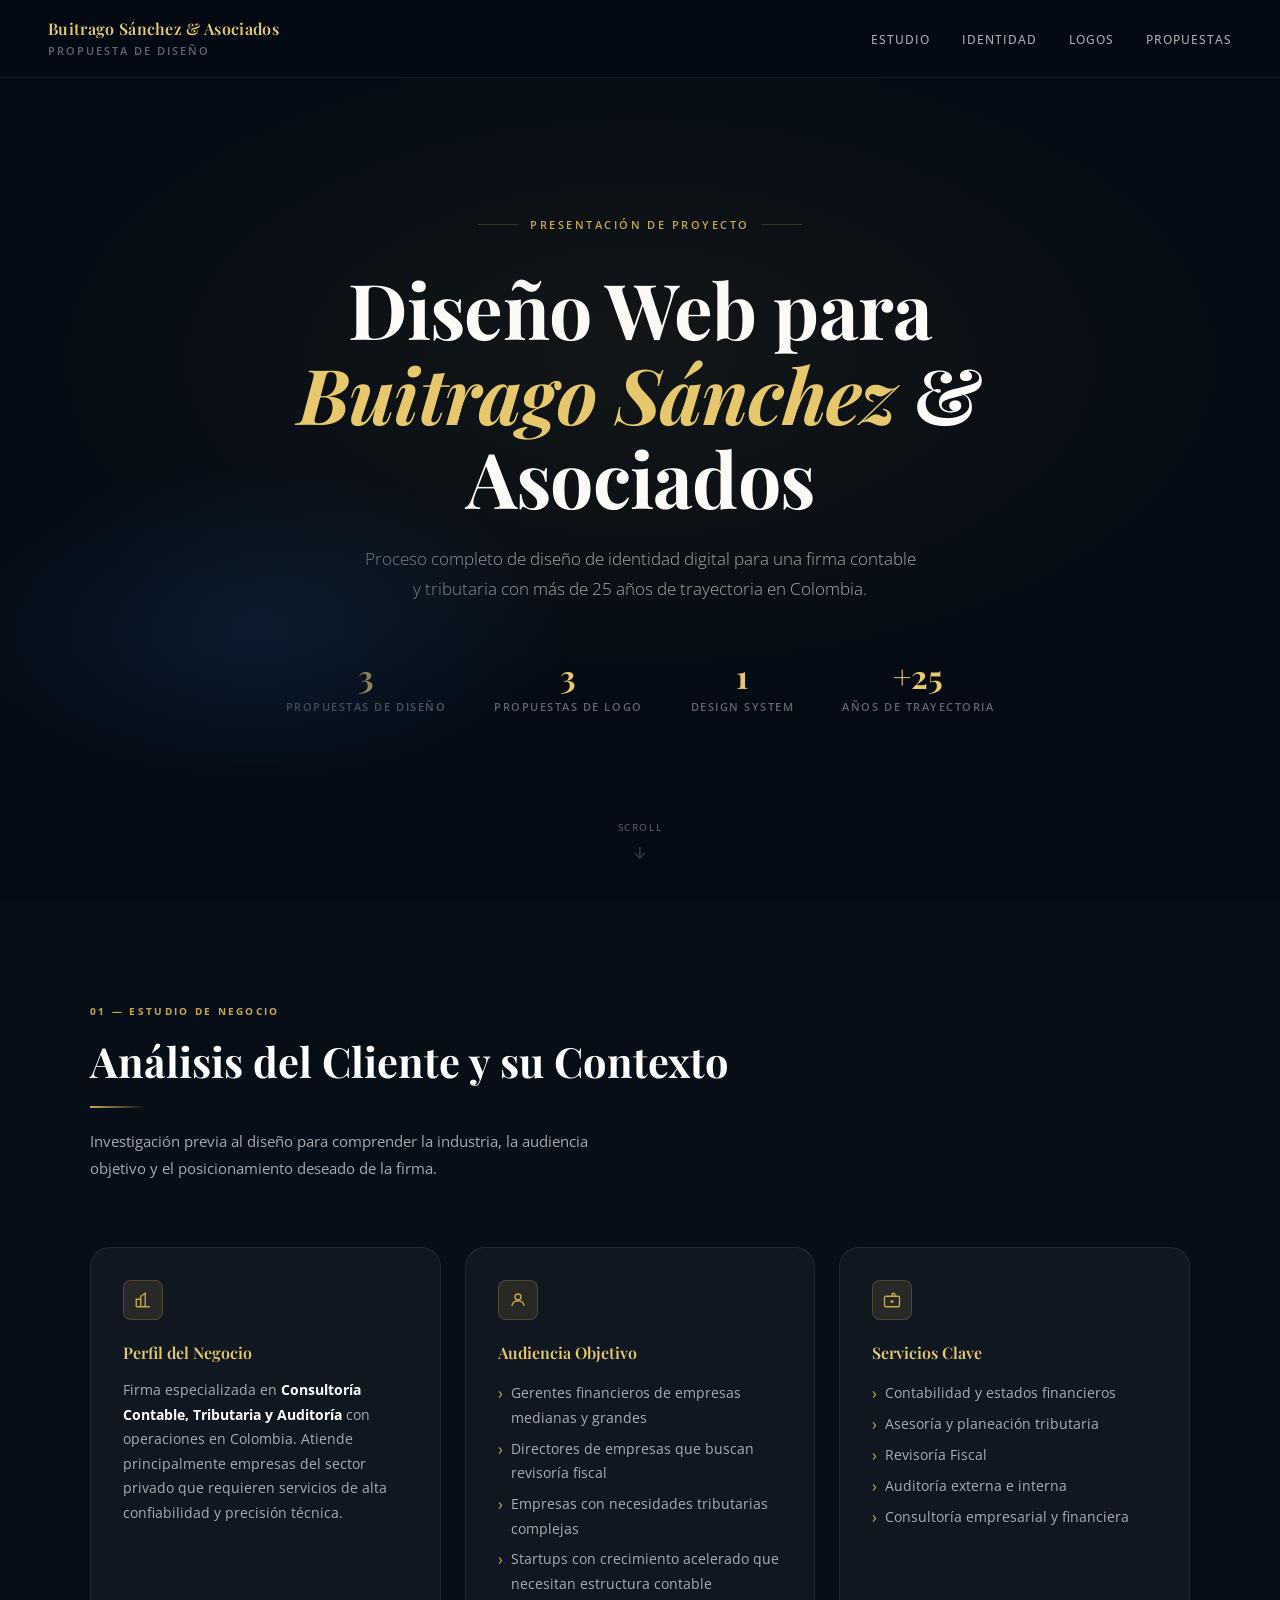
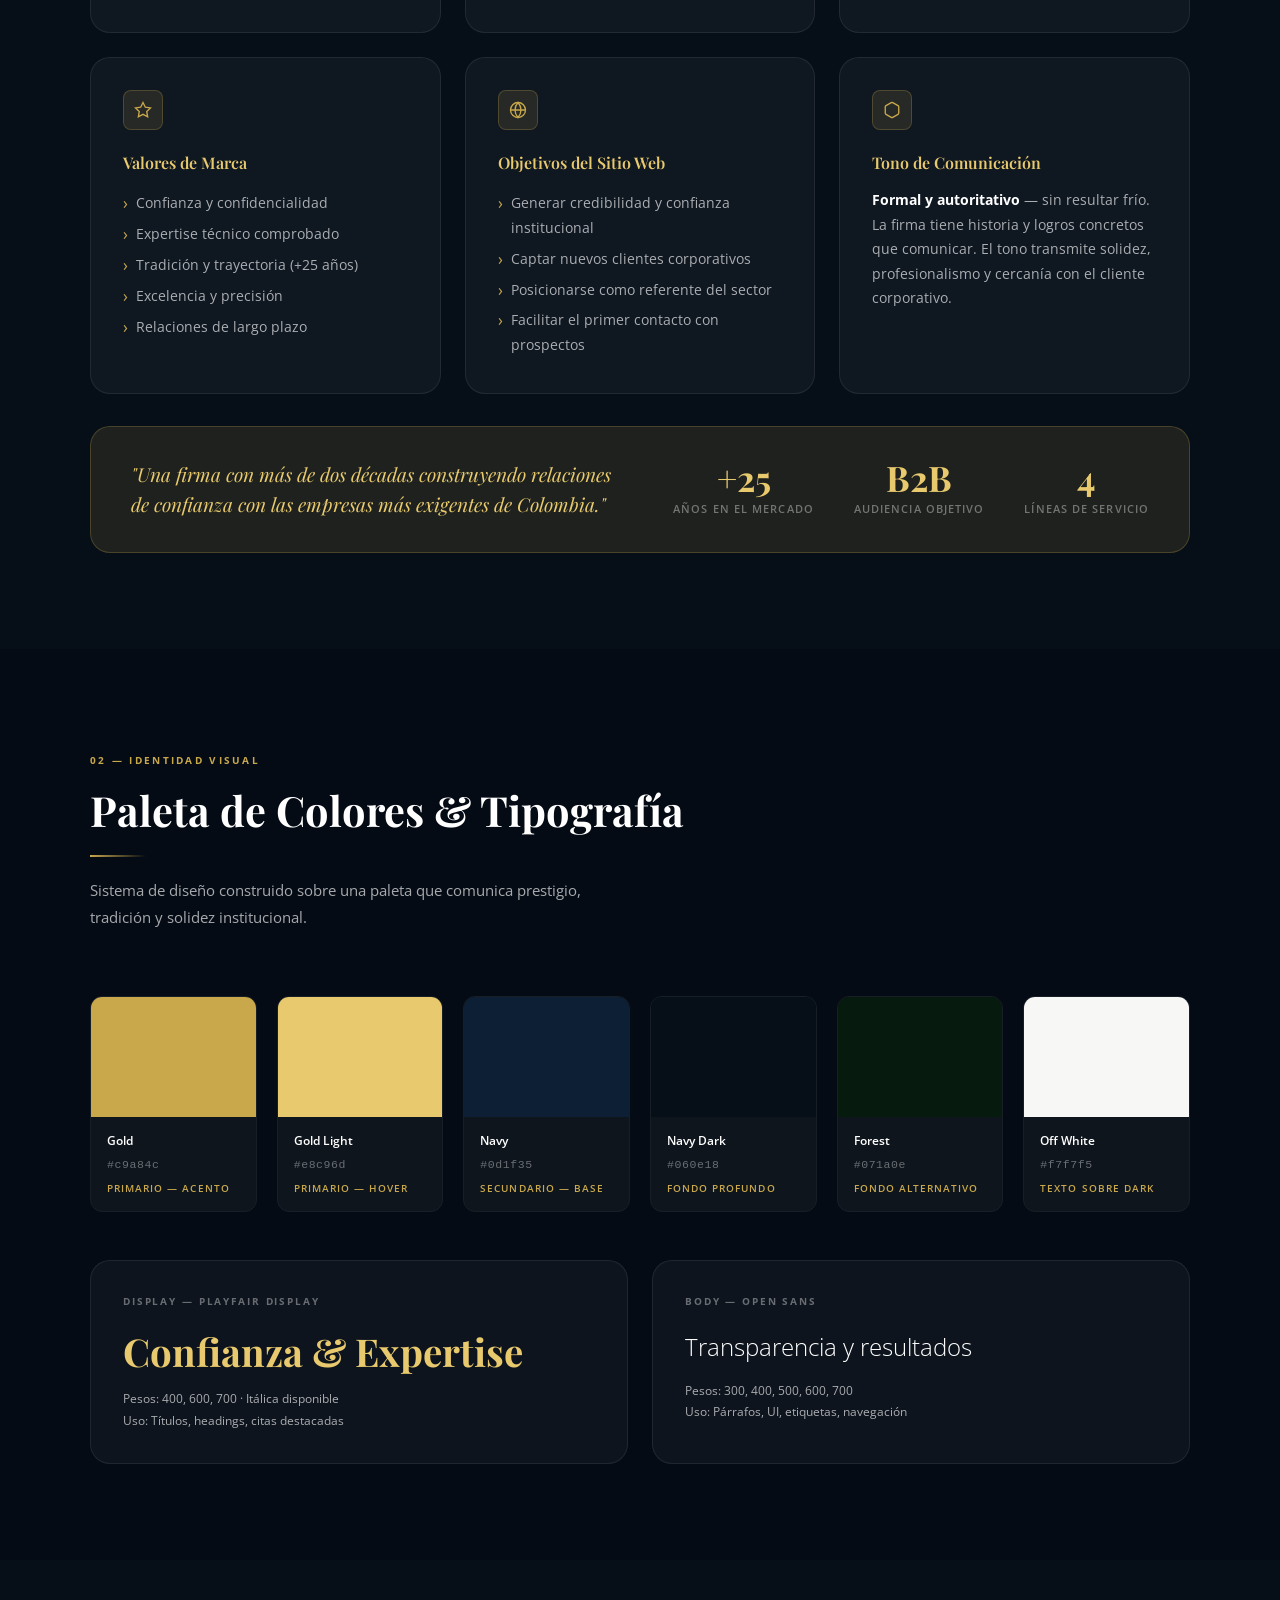
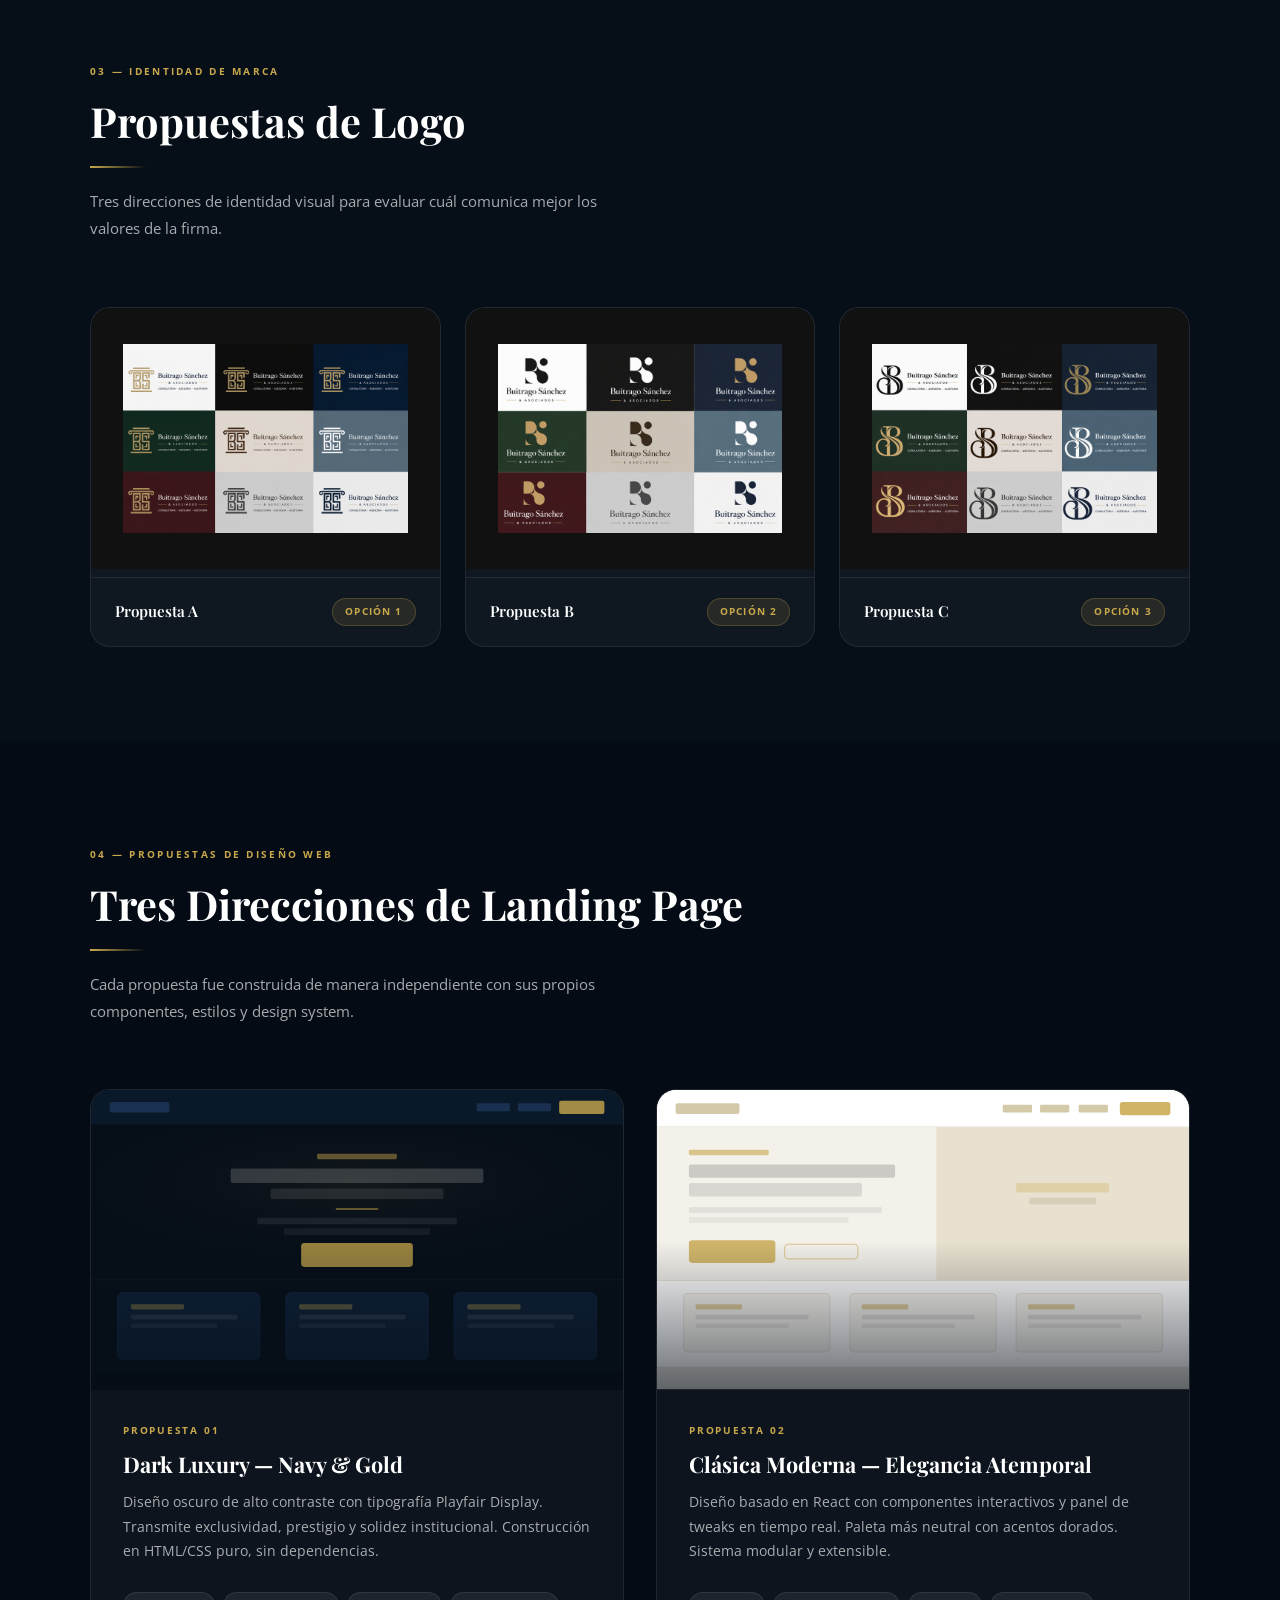
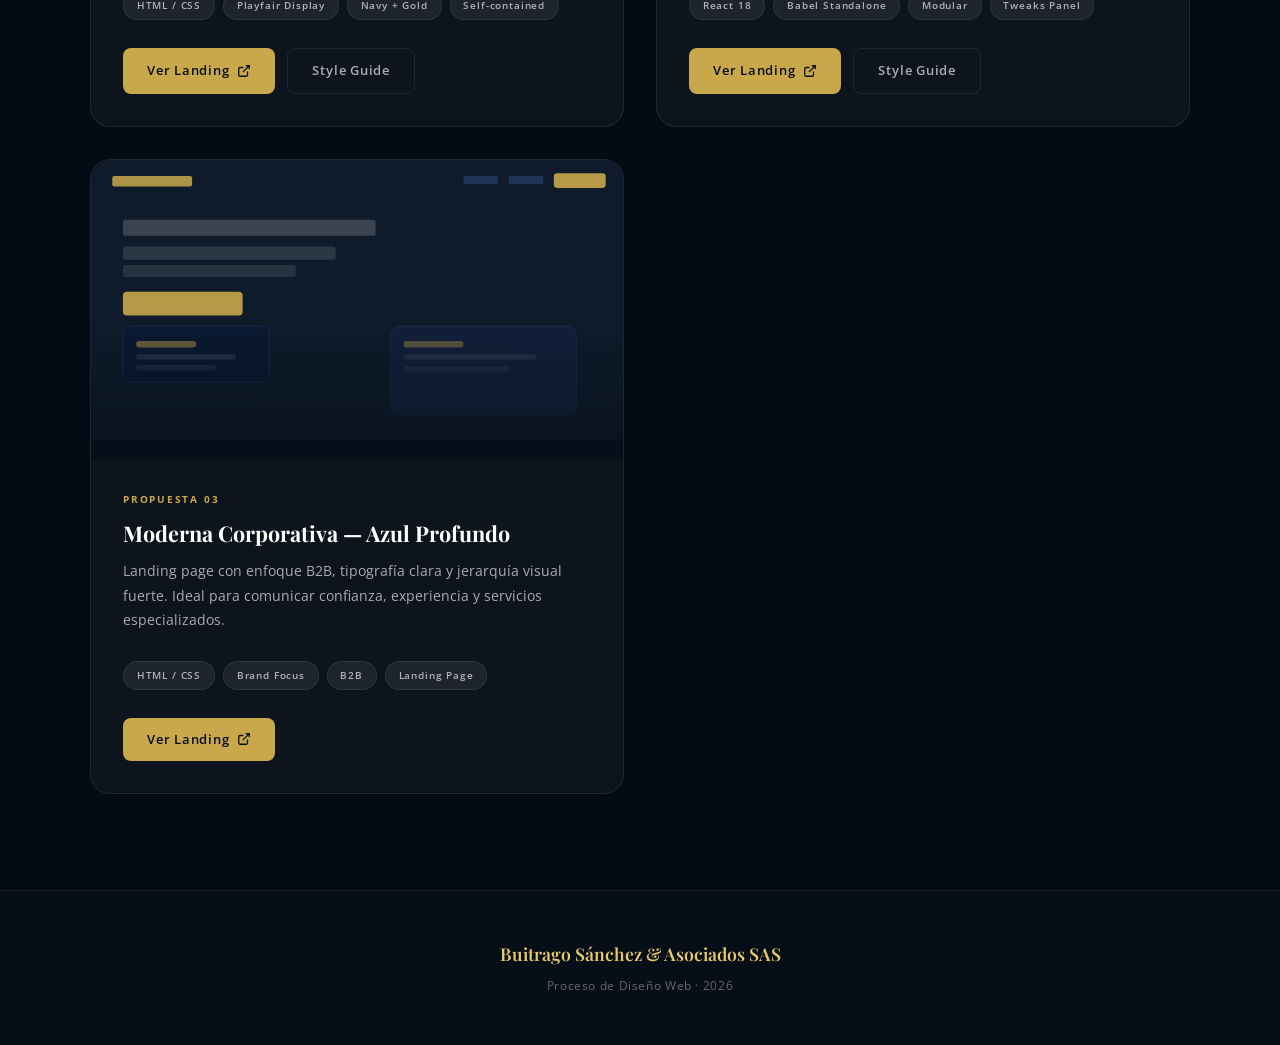
==== commit 3dd49e14: "third-design" ====
--- a/index.html
+++ b/index.html
@@ -824,7 +824,7 @@
     </p>
     <div class="hero-meta">
       <div class="meta-item">
-        <div class="meta-value">2</div>
+        <div class="meta-value">3</div>
         <div class="meta-label">Propuestas de diseño</div>
       </div>
       <div class="meta-item">
@@ -1128,7 +1128,7 @@
     <div class="container">
       <div class="section-header">
         <span class="section-tag">04 — Propuestas de Diseño Web</span>
-        <h2 class="section-title">Dos Direcciones de Landing Page</h2>
+        <h2 class="section-title">Tres Direcciones de Landing Page</h2>
         <div class="gold-line"></div>
         <p class="section-desc">
           Cada propuesta fue construida de manera independiente con sus propios
@@ -1296,6 +1296,56 @@
           </div>
         </div>
 
+        <!-- PROPUESTA 3 -->
+        <div class="propuesta-card">
+          <div class="propuesta-preview">
+            <svg class="wireframe-svg" viewBox="0 0 800 450" xmlns="http://www.w3.org/2000/svg">
+              <rect width="800" height="450" fill="#0f1b2b"/>
+              <rect x="32" y="24" width="120" height="16" rx="3" fill="#c9a84c" opacity="0.85"/>
+              <rect x="560" y="24" width="52" height="12" rx="2" fill="#1f3358"/>
+              <rect x="628" y="24" width="52" height="12" rx="2" fill="#1f3358"/>
+              <rect x="696" y="20" width="78" height="22" rx="5" fill="#c9a84c" opacity="0.9"/>
+              <rect x="48" y="90" width="380" height="24" rx="4" fill="#ffffff" opacity="0.18"/>
+              <rect x="48" y="130" width="320" height="20" rx="4" fill="#ffffff" opacity="0.12"/>
+              <rect x="48" y="158" width="260" height="18" rx="4" fill="#ffffff" opacity="0.1"/>
+              <rect x="48" y="198" width="180" height="36" rx="6" fill="#c9a84c" opacity="0.9"/>
+              <rect x="48" y="250" width="220" height="84" rx="10" fill="#0a1a33" stroke="#1f3358" stroke-width="1"/>
+              <rect x="68" y="272" width="90" height="10" rx="4" fill="#c9a84c" opacity="0.5"/>
+              <rect x="68" y="292" width="150" height="8" rx="4" fill="#ffffff" opacity="0.1"/>
+              <rect x="68" y="308" width="120" height="8" rx="4" fill="#ffffff" opacity="0.08"/>
+              <rect x="450" y="250" width="280" height="132" rx="14" fill="#13203b" stroke="#1f3358" stroke-width="1"/>
+              <rect x="470" y="272" width="90" height="10" rx="4" fill="#c9a84c" opacity="0.4"/>
+              <rect x="470" y="292" width="200" height="8" rx="4" fill="#ffffff" opacity="0.08"/>
+              <rect x="470" y="310" width="160" height="8" rx="4" fill="#ffffff" opacity="0.06"/>
+              <rect x="0" y="420" width="800" height="30" fill="#060b18" opacity="0.75"/>
+            </svg>
+            <div class="propuesta-preview-overlay"></div>
+          </div>
+          <div class="propuesta-body">
+            <div class="propuesta-tag">Propuesta 03</div>
+            <h3 class="propuesta-title">Moderna Corporativa — Azul Profundo</h3>
+            <p class="propuesta-desc">
+              Landing page con enfoque B2B, tipografía clara y jerarquía visual fuerte.
+              Ideal para comunicar confianza, experiencia y servicios especializados.
+            </p>
+            <div class="propuesta-tags">
+              <span class="tag-pill">HTML / CSS</span>
+              <span class="tag-pill">Brand Focus</span>
+              <span class="tag-pill">B2B</span>
+              <span class="tag-pill">Landing Page</span>
+            </div>
+            <div class="propuesta-actions">
+              <a href="propuesta3.html" target="_blank" class="btn btn-primary">
+                Ver Landing
+                <svg width="14" height="14" viewBox="0 0 24 24" fill="none" stroke="currentColor" stroke-width="2.2">
+                  <path d="M18 13v6a2 2 0 0 1-2 2H5a2 2 0 0 1-2-2V8a2 2 0 0 1 2-2h6"/>
+                  <polyline points="15,3 21,3 21,9"/><line x1="10" y1="14" x2="21" y2="3"/>
+                </svg>
+              </a>
+            </div>
+          </div>
+        </div>
+
       </div>
     </div>
   </section>
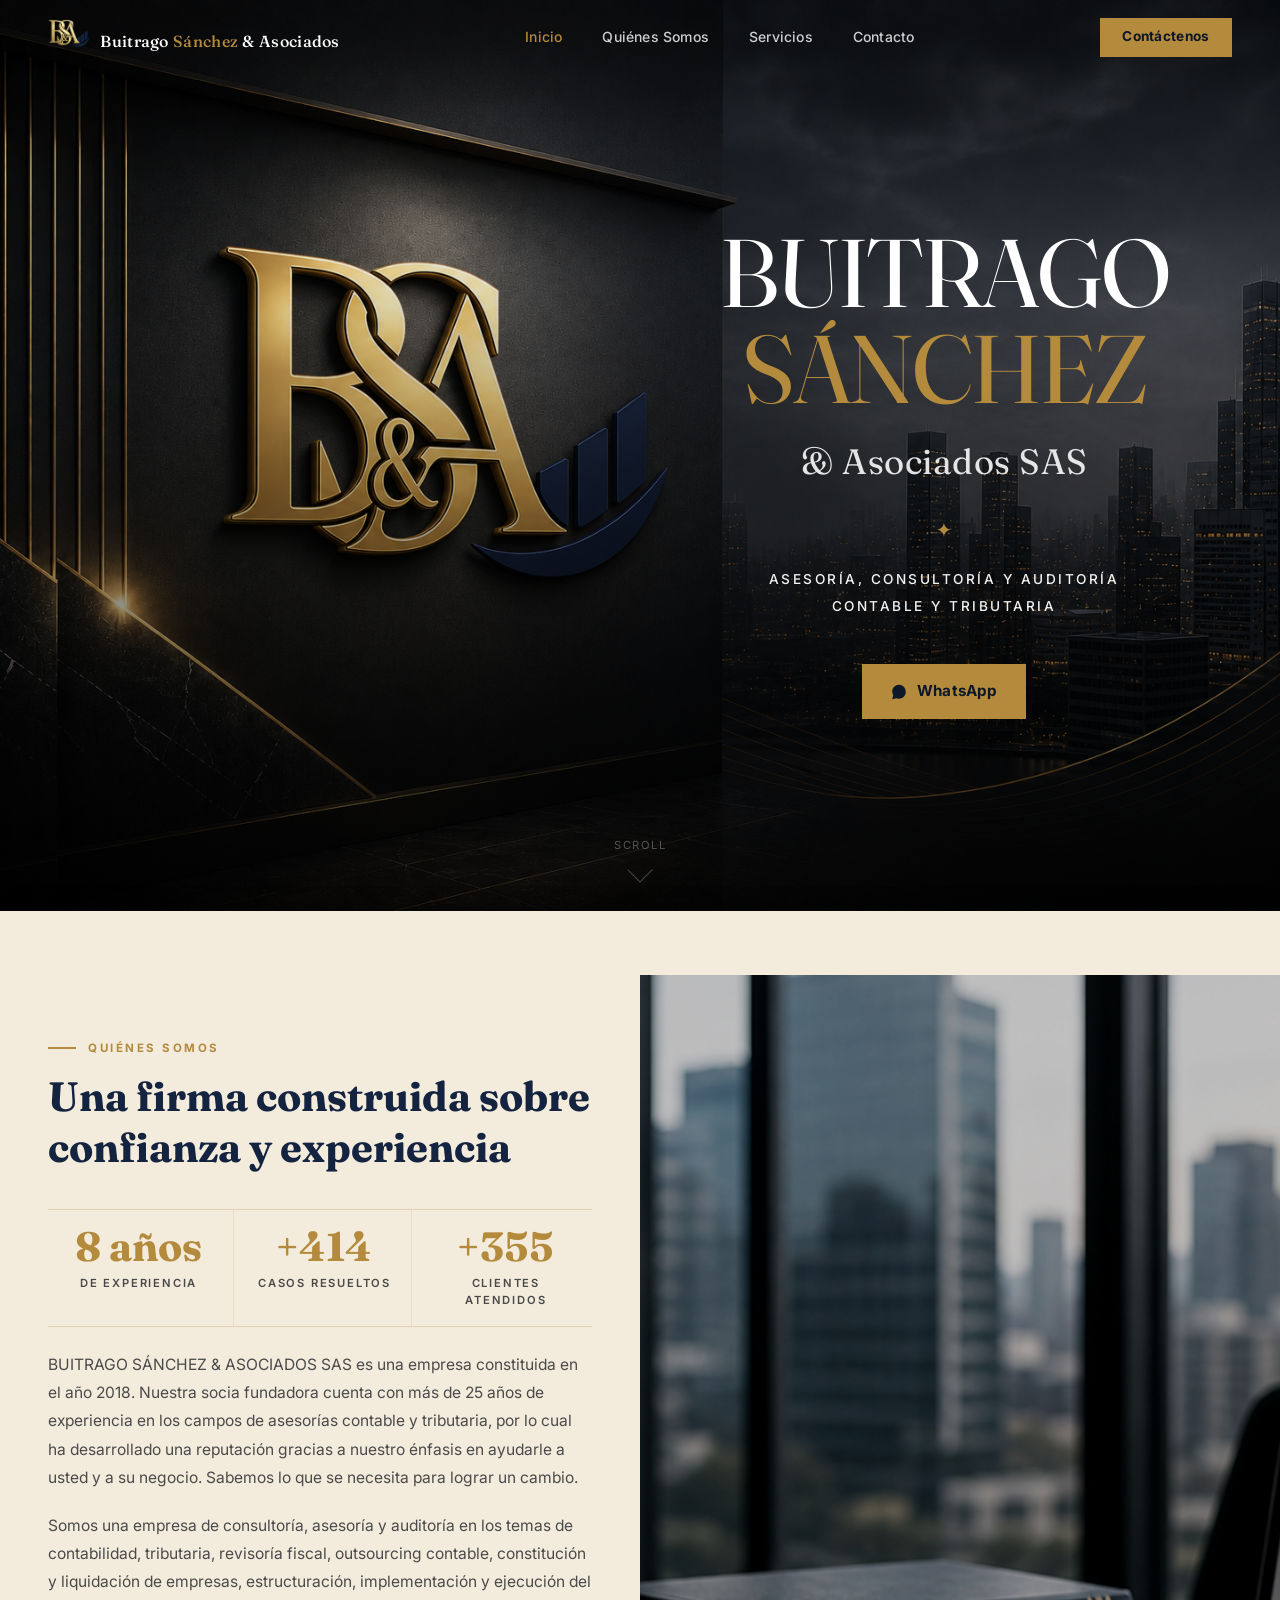
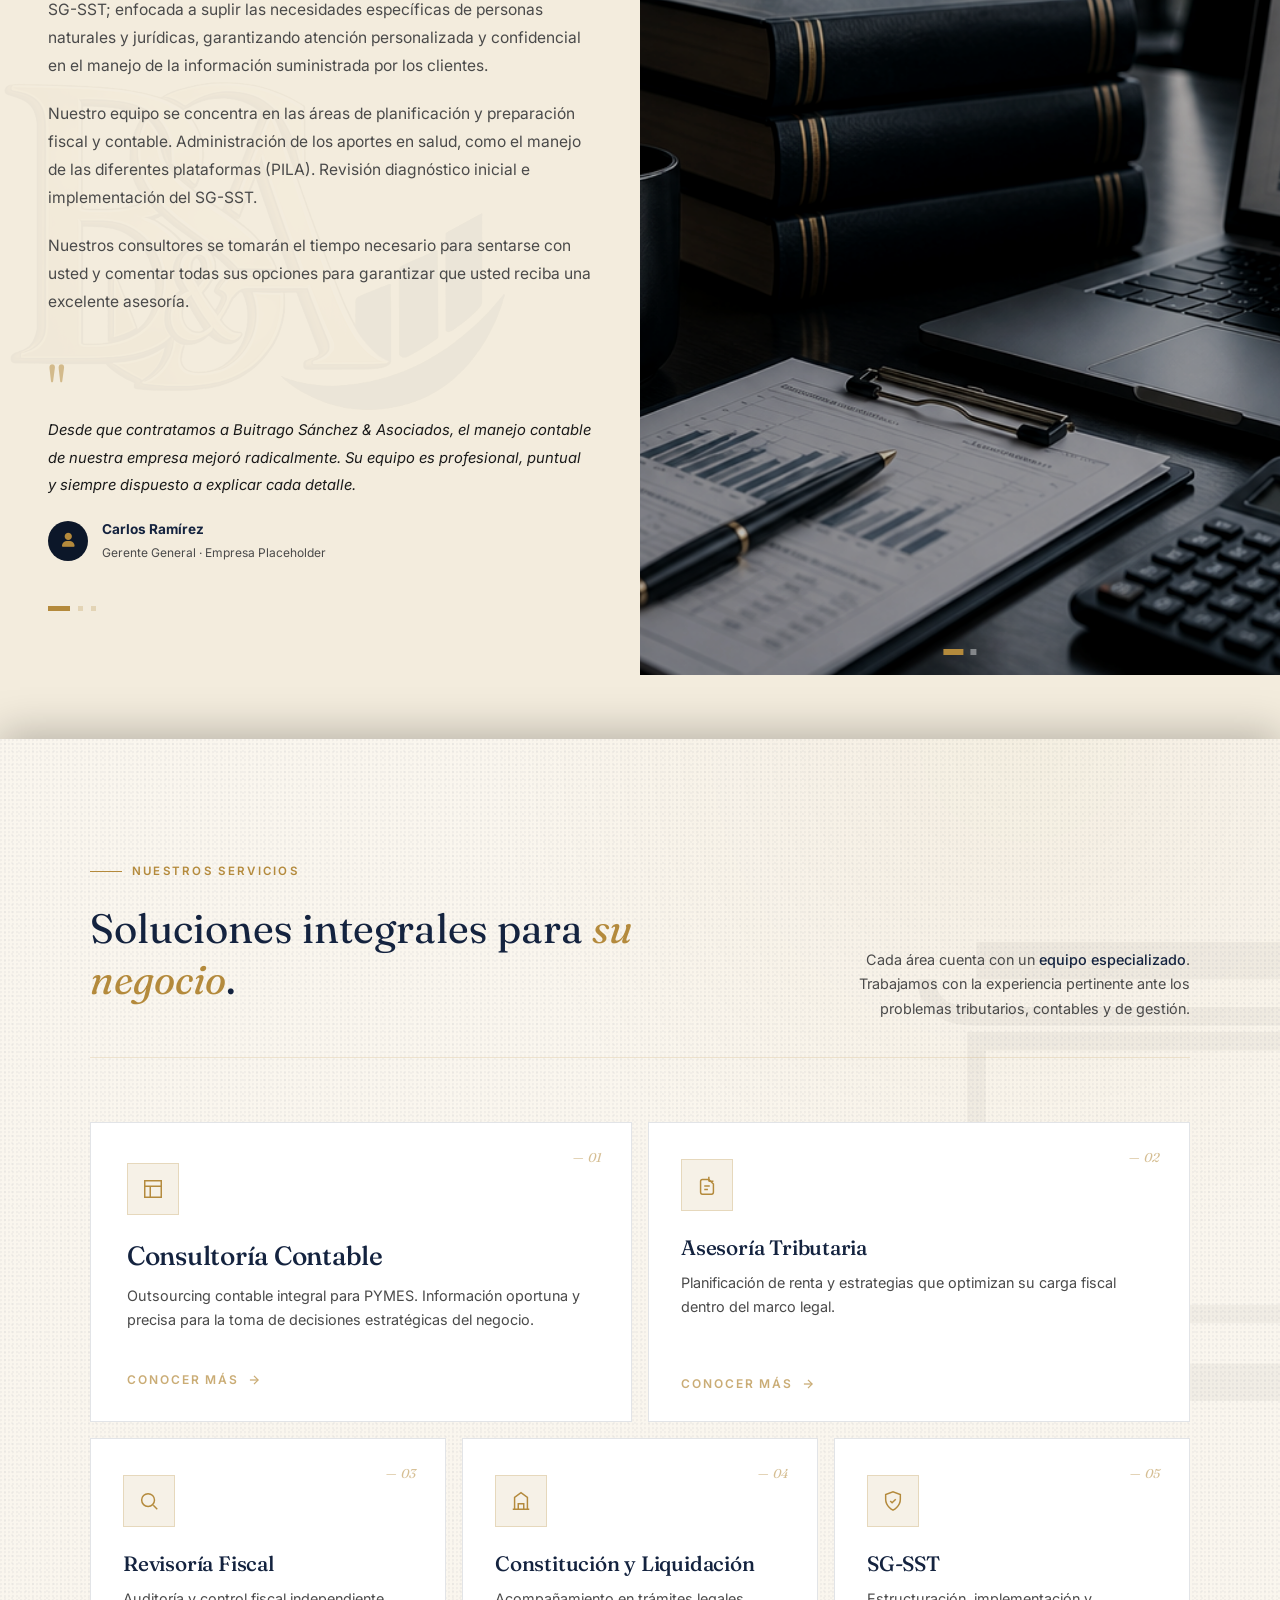
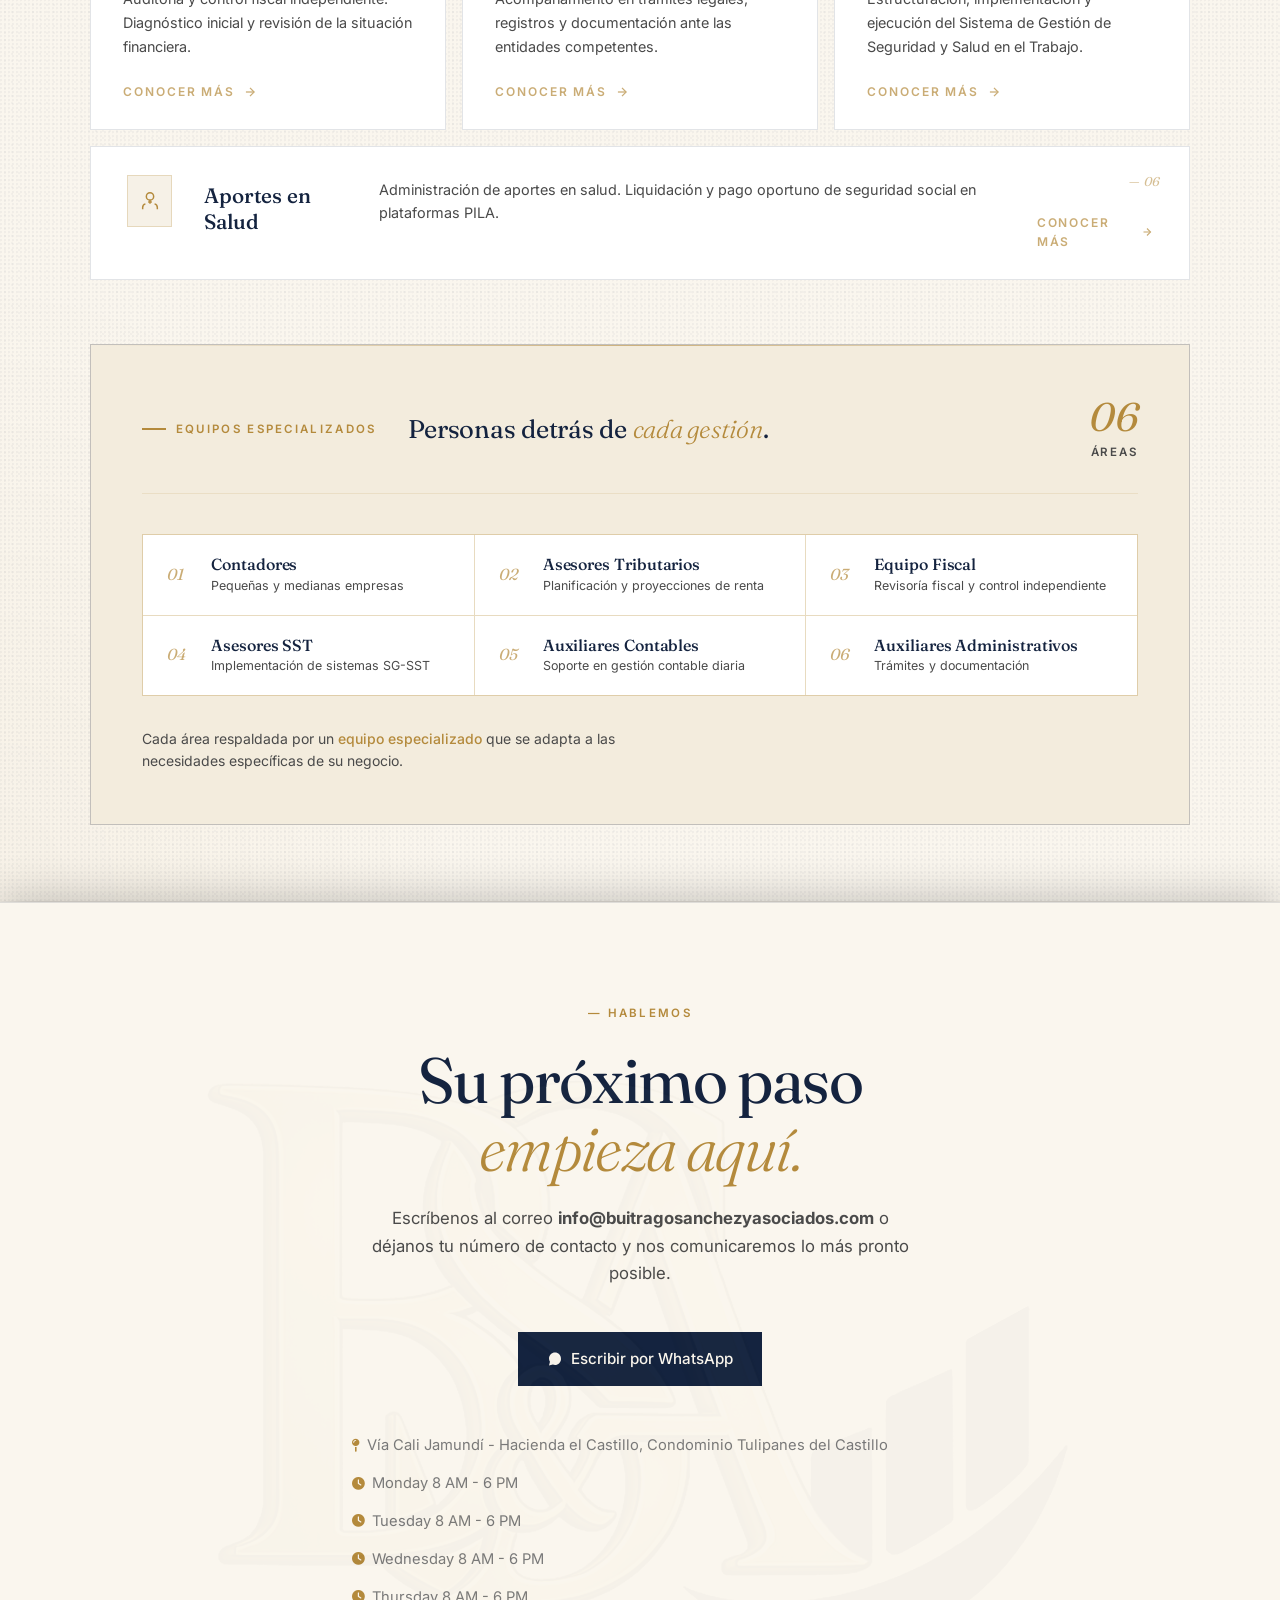
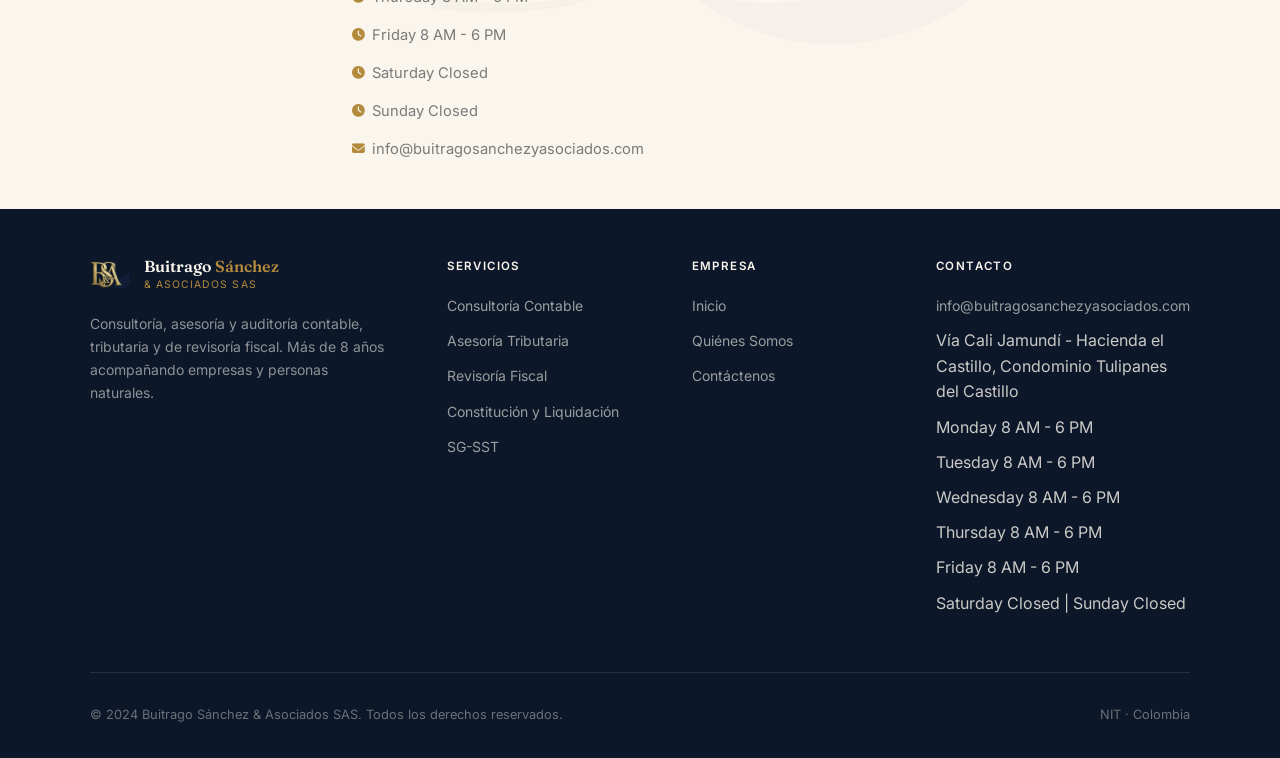
==== commit 449c7caa: "upload landing" ====
--- a/index.html
+++ b/index.html
@@ -3,1408 +3,2234 @@
 <head>
   <meta charset="UTF-8" />
   <meta name="viewport" content="width=device-width, initial-scale=1.0" />
-  <title>Buitrago Sánchez & Asociados — Proceso de Diseño</title>
+  <title>Buitrago Sánchez & Asociados SAS — Consultoría Contable y Tributaria</title>
   <link rel="preconnect" href="https://fonts.googleapis.com" />
   <link rel="preconnect" href="https://fonts.gstatic.com" crossorigin />
-  <link href="https://fonts.googleapis.com/css2?family=Playfair+Display:ital,wght@0,400;0,600;0,700;1,400&family=Open+Sans:wght@300;400;500;600;700&display=swap" rel="stylesheet" />
+  <link href="https://fonts.googleapis.com/css2?family=Fraunces:ital,opsz,wght@0,9..144,400;0,9..144,500;0,9..144,600;0,9..144,700;1,9..144,400;1,9..144,600&family=Inter:wght@400;500;600;700&display=swap" rel="stylesheet" />
+  <link rel="stylesheet" href="https://cdnjs.cloudflare.com/ajax/libs/font-awesome/6.5.0/css/all.min.css" />
   <style>
-    *, *::before, *::after { box-sizing: border-box; margin: 0; padding: 0; }
+    *, *::before, *::after {
+      box-sizing: border-box;
+      margin: 0;
+      padding: 0;
+    }
 
     :root {
-      --navy:         #0d1f35;
-      --navy-dark:    #060e18;
-      --navy-deeper:  #040b14;
-      --forest:       #071a0e;
-      --gold:         #c9a84c;
-      --gold-light:   #e8c96d;
-      --gold-muted:   rgba(201, 168, 76, 0.12);
-      --gold-border:  rgba(201, 168, 76, 0.25);
-      --white:        #ffffff;
-      --off-white:    #f7f7f5;
-      --text-dim:     rgba(255,255,255,0.65);
-      --text-subtle:  rgba(255,255,255,0.38);
-      --surface:      rgba(255,255,255,0.04);
-      --surface-2:    rgba(255,255,255,0.07);
-      --border:       rgba(255,255,255,0.08);
-      --radius:       0.75rem;
-      --radius-lg:    1.25rem;
-      --ease:         cubic-bezier(0.4, 0, 0.2, 1);
-    }
-
-    html { scroll-behavior: smooth; font-size: 16px; }
+      --navy:        #14233f;
+      --navy-2:      #1f3358;
+      --navy-dark:   #0c1729;
+      --navy-light:  #1f3358;
+      --gold:        #b48a3c;
+      --gold-light:  #c9a84c;
+      --gold-muted:  rgba(180, 138, 60, 0.15);
+      --cream:       #faf6ee;
+      --cream-2:     #f3ecdd;
+      --cream-3:     #ebe2cb;
+      --white:       #ffffff;
+      --off-white:   #faf6ee;
+      --gray-light:  #f3ecdd;
+      --gray:        #7a7a7a;
+      --ink:         #1a1a1a;
+      --ink-2:       #4a4a4a;
+      --ink-3:       #7a7a7a;
+      --text:        #1a1a1a;
+      --text-muted:  #4a4a4a;
+      --line:        rgba(20, 35, 63, 0.12);
+      --line-strong: rgba(20, 35, 63, 0.22);
+      --radius:      12px;
+      --radius-lg:   18px;
+      --shadow-sm: 0 1px 2px rgba(20,35,63,0.06), 0 2px 8px rgba(20,35,63,0.04);
+      --shadow-md: 0 4px 12px rgba(20,35,63,0.08), 0 12px 32px rgba(20,35,63,0.08);
+      --shadow-lg: 0 8px 24px rgba(20,35,63,0.10), 0 24px 64px rgba(20,35,63,0.12);
+    }
+
+    html {
+      scroll-behavior: smooth;
+      font-size: 16px;
+    }
 
     body {
-      font-family: 'Open Sans', sans-serif;
-      background: var(--navy-deeper);
-      color: var(--white);
-      line-height: 1.65;
-      -webkit-font-smoothing: antialiased;
-    }
-
-    /* ── SCROLLBAR ── */
-    ::-webkit-scrollbar { width: 6px; }
-    ::-webkit-scrollbar-track { background: var(--navy-dark); }
-    ::-webkit-scrollbar-thumb { background: var(--gold-border); border-radius: 3px; }
-
-    /* ── NAV ── */
+      font-family: 'Inter', system-ui, sans-serif;
+      color: var(--text);
+      line-height: 1.6;
+      background: var(--cream);
+    }
+
+    /* ─── NAVBAR ─────────────────────────────── */
     nav {
       position: fixed;
-      top: 0; left: 0; right: 0;
+      top: 0;
+      left: 0;
+      right: 0;
       z-index: 100;
       display: flex;
       align-items: center;
       justify-content: space-between;
-      padding: 1rem 3rem;
-      background: rgba(4, 11, 20, 0.85);
-      backdrop-filter: blur(14px);
-      border-bottom: 1px solid var(--border);
-    }
-
-    .nav-brand {
-      font-family: 'Playfair Display', serif;
+      padding: 1.1rem 3rem;
+      background: transparent;
+      backdrop-filter: none;
+      -webkit-backdrop-filter: none;
+      border-bottom: 1px solid transparent;
+      transition: background 0.4s ease, border-color 0.4s ease, backdrop-filter 0.4s ease;
+    }
+
+    nav.scrolled {
+      background: rgba(12, 23, 41, 0.95);
+      backdrop-filter: blur(12px);
+      -webkit-backdrop-filter: blur(12px);
+      border-bottom-color: rgba(180, 138, 60, 0.1);
+    }
+
+    .nav-logo {
+      font-family: 'Fraunces', Georgia, serif;
       font-size: 1rem;
-      font-weight: 600;
-      color: var(--gold-light);
-      letter-spacing: 0.02em;
-    }
-
-    .nav-label {
-      font-size: 0.7rem;
-      font-weight: 600;
-      letter-spacing: 0.18em;
+      font-weight: 500;
+      color: var(--white);
+      letter-spacing: 0.3px;
+      line-height: 1.3;
+    }
+
+    .nav-logo span {
+      color: var(--gold);
+    }
+
+    .nav-logo small {
+      display: block;
+      font-family: 'Inter', system-ui, sans-serif;
+      font-size: 0.65rem;
+      font-weight: 400;
+      color: rgba(255, 255, 255, 0.5);
+      letter-spacing: 1.5px;
       text-transform: uppercase;
-      color: var(--text-subtle);
+      margin-top: 2px;
     }
 
     .nav-links {
       display: flex;
-      gap: 2rem;
       list-style: none;
+      gap: 2.5rem;
     }
 
     .nav-links a {
-      font-size: 0.78rem;
+      color: rgba(255, 255, 255, 0.8);
+      text-decoration: none;
+      font-size: 0.875rem;
       font-weight: 500;
-      letter-spacing: 0.08em;
-      text-transform: uppercase;
-      color: var(--text-dim);
+      letter-spacing: 0.2px;
+      transition: color 0.2s;
+      position: relative;
+    }
+
+    .nav-links a::after {
+      content: '';
+      position: absolute;
+      bottom: -3px;
+      left: 0;
+      width: 0;
+      height: 1px;
+      background: var(--gold);
+      transition: width 0.25s;
+    }
+
+    .nav-links a:hover {
+      color: var(--white);
+    }
+
+    .nav-links a:hover::after {
+      width: 100%;
+    }
+
+    .nav-cta {
+      background: var(--gold);
+      color: var(--navy-dark);
+      padding: 0.55rem 1.4rem;
       text-decoration: none;
-      transition: color 200ms var(--ease);
-    }
-
-    .nav-links a:hover { color: var(--gold-light); }
-
-    /* ── HERO ── */
-    .hero {
+      font-weight: 700;
+      font-size: 0.85rem;
+      letter-spacing: 0.3px;
+      transition: background 0.2s, transform 0.2s;
+    }
+
+    .nav-cta:hover {
+      background: var(--gold-light);
+      transform: translateY(-1px);
+    }
+
+    .nav-toggle {
+      display: none;
+      background: none;
+      border: none;
+      cursor: pointer;
+      color: var(--white);
+      font-size: 1.3rem;
+    }
+
+    /* ─── HERO ───────────────────────────────── */
+    #inicio {
       min-height: 100vh;
+      background:
+        linear-gradient(to bottom, rgba(0,0,0,0.1) 30%, rgba(0,0,0,0.75) 100%),
+        url('logos/3d-logo.png') right center / cover no-repeat;
+      display: grid;
+      grid-template-columns: 1fr 1fr;
+      align-items: center;
+      position: relative;
+      overflow: hidden;
+      will-change: background-position;
+    }
+
+    .hero-text-col {
+      grid-column: 2;
       display: flex;
       flex-direction: column;
       align-items: center;
       justify-content: center;
+      padding: 8rem 4rem 6rem;
       text-align: center;
-      padding: 8rem 2rem 6rem;
+    }
+
+    /* ─ Typographic name ─ */
+    .hero-name {
+      display: flex;
+      flex-direction: column;
+      align-items: center;
+    }
+
+    .hn-line1,
+    .hn-line2 {
+      font-family: 'Fraunces', Georgia, serif;
+      font-size: clamp(4.5rem, 7.5vw, 9rem);
+      line-height: 1;
+      letter-spacing: -2px;
+      display: block;
+    }
+
+    .hn-line1 { color: var(--white); }
+    .hn-line2 { color: var(--gold); }
+
+    .hn-line3 {
+      display: block;
+      font-family: 'Fraunces', Georgia, serif;
+      font-size: clamp(1.4rem, 2.8vw, 2.2rem);
+      font-weight: 400;
+      color: rgba(255, 255, 255, 0.88);
+      margin-top: 1.1rem;
+      letter-spacing: 0.5px;
+      animation: fadeSlideUp 0.7s ease both;
+      animation-delay: 1.35s;
+    }
+
+    .hn-sep-icon {
+      display: block;
+      color: var(--gold);
+      font-size: 1.25rem;
+      margin: 1.5rem 0 1.25rem;
+      animation: fadeSlideUp 0.7s ease both;
+      animation-delay: 1.6s;
+    }
+
+    .hn-tagline1,
+    .hn-tagline2 {
+      display: block;
+      font-size: 0.85rem;
+      color: rgba(255, 255, 255, 0.55);
+      letter-spacing: 2.5px;
+      text-transform: uppercase;
+      font-weight: 500;
+      line-height: 2;
+    }
+
+    .hn-tagline1 {
+      animation: fadeSlideUp 0.7s ease both 1.8s, colorToWhite 0.8s ease forwards 2.5s;
+    }
+    .hn-tagline2 {
+      animation: fadeSlideUp 0.7s ease both 1.95s, colorToWhite 0.8s ease forwards 2.65s;
+    }
+
+    @keyframes colorToWhite {
+      from { color: rgba(255, 255, 255, 0.55); }
+      to   { color: rgba(255, 255, 255, 0.95); }
+    }
+
+    .hero-cta-row {
+      display: flex;
+      gap: 0.75rem;
+      justify-content: center;
+      flex-wrap: wrap;
+      margin-top: 2.75rem;
+      animation: fadeSlideUp 0.7s ease both 2.15s;
+    }
+
+    .hero-cta {
+      background-size: cover;
+      display: inline-flex;
+      align-items: center;
+      gap: 0.55rem;
+      background: var(--gold);
+      color: var(--navy-dark);
+      padding: 0.95rem 2.4rem;
+      text-decoration: none;
+      font-weight: 700;
+      font-size: 0.95rem;
+      letter-spacing: 0.2px;
+      transition: background 0.25s, transform 0.25s;
       position: relative;
       overflow: hidden;
     }
 
-    .hero::before {
+    .btn-whatsapp {
+      display: inline-flex;
+      align-items: center;
+      gap: 0.55rem;
+      background: var(--gold);
+      color: var(--navy-dark);
+      padding: 0.95rem 1.75rem;
+      text-decoration: none;
+      font-weight: 700;
+      font-size: 0.95rem;
+      letter-spacing: 0.2px;
+      transition: background 0.25s, transform 0.25s;
+    }
+
+    .btn-whatsapp:hover,
+    .hero-cta:hover {
+      background: var(--gold-light);
+      transform: translateY(-2px);
+    }
+
+    .btn-whatsapp svg { width: 18px; height: 18px; flex-shrink: 0; }
+
+    /* WhatsApp en Contáctenos */
+    .contact-whatsapp {
+      display: inline-flex;
+      align-items: center;
+      gap: 0.65rem;
+      margin-top: 1.5rem;
+      background: var(--gold);
+      color: var(--navy-dark);
+      padding: 0.9rem 1.75rem;
+      text-decoration: none;
+      font-weight: 700;
+      font-size: 0.9rem;
+      letter-spacing: 0.2px;
+      transition: background 0.25s, transform 0.25s;
+    }
+
+    .contact-whatsapp:hover {
+      background: var(--gold-light);
+      transform: translateY(-2px);
+    }
+
+    .contact-whatsapp svg { width: 18px; height: 18px; flex-shrink: 0; }
+
+    .hero-cta::after {
       content: '';
       position: absolute;
       inset: 0;
-      background:
-        radial-gradient(ellipse 80% 60% at 50% 40%, rgba(201,168,76,0.07) 0%, transparent 65%),
-        radial-gradient(ellipse 40% 30% at 20% 70%, rgba(13,31,53,0.8) 0%, transparent 60%);
-      pointer-events: none;
-    }
-
-    .hero-eyebrow {
-      display: inline-flex;
-      align-items: center;
-      gap: 0.75rem;
-      font-size: 0.7rem;
-      font-weight: 600;
-      letter-spacing: 0.22em;
-      text-transform: uppercase;
-      color: var(--gold);
-      margin-bottom: 2rem;
-    }
-
-    .hero-eyebrow::before,
-    .hero-eyebrow::after {
-      content: '';
-      width: 2.5rem;
-      height: 1px;
-      background: var(--gold-border);
-    }
-
-    .hero h1 {
-      font-family: 'Playfair Display', serif;
-      font-size: clamp(2.6rem, 6vw, 5rem);
-      font-weight: 700;
-      line-height: 1.1;
-      letter-spacing: -0.01em;
-      color: var(--white);
-      max-width: 820px;
-      margin: 0 auto 1.5rem;
-    }
-
-    .hero h1 em {
-      font-style: italic;
-      color: var(--gold-light);
-    }
-
-    .hero-sub {
-      font-size: 1.05rem;
-      font-weight: 300;
-      color: var(--text-dim);
-      max-width: 560px;
-      margin: 0 auto 3.5rem;
-      line-height: 1.8;
-    }
-
-    .hero-meta {
-      display: flex;
-      gap: 3rem;
-      justify-content: center;
-      flex-wrap: wrap;
-    }
-
-    .meta-item {
-      text-align: center;
-    }
-
-    .meta-value {
-      font-family: 'Playfair Display', serif;
-      font-size: 2rem;
-      font-weight: 700;
-      color: var(--gold-light);
-      line-height: 1;
-    }
-
-    .meta-label {
-      font-size: 0.68rem;
-      font-weight: 600;
-      letter-spacing: 0.14em;
-      text-transform: uppercase;
-      color: var(--text-subtle);
-      margin-top: 0.4rem;
-    }
-
-    .hero-scroll {
+      background: linear-gradient(105deg, transparent 35%, rgba(255,255,255,0.32) 50%, transparent 65%);
+      transform: translateX(-120%);
+      animation: ctaShine 0.75s ease forwards 2.85s;
+    }
+
+    @keyframes ctaShine {
+      to { transform: translateX(220%); }
+    }
+
+    .hero-cta:hover {
+      background: var(--gold-light);
+      transform: translateY(-2px);
+    }
+
+    /* ─ Letter & entrance animations ─ */
+    @keyframes letterIn {
+      from { opacity: 0; transform: translateY(48px); filter: blur(4px); }
+      to   { opacity: 1; transform: translateY(0);    filter: blur(0); }
+    }
+
+    @keyframes fadeSlideUp {
+      from { opacity: 0; transform: translateY(22px); }
+      to   { opacity: 1; transform: translateY(0); }
+    }
+
+    .letter {
+      display: inline-block;
+      animation: letterIn 0.65s cubic-bezier(0.22, 1, 0.36, 1) both;
+    }
+
+    .scroll-hint {
       position: absolute;
-      bottom: 2.5rem;
+      bottom: 2rem;
       left: 50%;
       transform: translateX(-50%);
       display: flex;
       flex-direction: column;
       align-items: center;
-      gap: 0.5rem;
-      color: var(--text-subtle);
-      font-size: 0.65rem;
-      letter-spacing: 0.15em;
+      gap: 0.4rem;
+      color: rgba(255, 255, 255, 0.3);
+      font-size: 0.7rem;
+      letter-spacing: 1.5px;
       text-transform: uppercase;
-      animation: scrollBounce 2.4s ease-in-out infinite;
-    }
-
-    .hero-scroll svg { width: 16px; height: 16px; opacity: 0.5; }
+    }
+
+    .scroll-hint .arrow {
+      width: 18px;
+      height: 18px;
+      border-right: 1.5px solid rgba(255, 255, 255, 0.25);
+      border-bottom: 1.5px solid rgba(255, 255, 255, 0.25);
+      transform: rotate(45deg);
+      animation: scrollBounce 2s infinite;
+    }
 
     @keyframes scrollBounce {
-      0%, 100% { transform: translateX(-50%) translateY(0); }
-      50%       { transform: translateX(-50%) translateY(6px); }
-    }
-
-    /* ── SECTIONS SHARED ── */
-    section { padding: 6rem 2rem; }
+      0%, 100% { transform: rotate(45deg) translateY(0); }
+      50%       { transform: rotate(45deg) translateY(6px); }
+    }
+
+    /* ─── SHARED SECTION STYLES ─────────────── */
+    section {
+      padding: 6rem 2rem;
+      position: sticky;
+      top: 0;
+    }
+
+    #inicio    { z-index: 1; }
+    #quienes   { z-index: 2; box-shadow: 0 -2px 20px rgba(0,0,0,0.3); }
+    #servicios { z-index: 3; box-shadow: 0 -6px 40px rgba(0,0,0,0.25); min-height: 100vh; will-change: transform; }
+    #contacto  { z-index: 4; box-shadow: 0 -6px 40px rgba(0,0,0,0.2); min-height: 100vh; will-change: transform; }
 
     .container {
       max-width: 1100px;
       margin: 0 auto;
     }
 
-    .section-header {
-      margin-bottom: 4rem;
-    }
-
-    .section-tag {
-      display: inline-block;
-      font-size: 0.65rem;
+    .section-eyebrow {
+      display: flex;
+      align-items: center;
+      gap: 0.75rem;
+      color: var(--gold);
+      font-size: 0.72rem;
       font-weight: 700;
-      letter-spacing: 0.22em;
+      letter-spacing: 2.5px;
       text-transform: uppercase;
+      margin-bottom: 0.85rem;
+    }
+
+    .section-eyebrow::before {
+      content: '';
+      display: block;
+      width: 28px;
+      height: 2px;
+      background: var(--gold);
+      flex-shrink: 0;
+    }
+
+    .section-heading {
+      font-family: 'Fraunces', Georgia, serif;
+      font-size: clamp(1.9rem, 3.2vw, 2.7rem);
+      font-weight: 700;
+      color: var(--navy);
+      line-height: 1.25;
+      margin-bottom: 1rem;
+    }
+
+    .section-heading.light {
+      color: var(--white);
+    }
+
+    .section-lead {
+      font-size: 0.975rem;
+      color: var(--text-muted);
+      line-height: 1.8;
+      max-width: 580px;
+    }
+
+    .section-lead.light {
+      color: rgba(255, 255, 255, 0.65);
+    }
+
+    /* ─── QUIÉNES SOMOS ─────────────────────── */
+    #quienes {
+      background: var(--cream-2);
+      padding: 4rem 0;
+      min-height: auto;
+    }
+
+    .about-grid {
+      display: grid;
+      grid-template-columns: 1fr 1fr;
+      min-height: auto;
+      gap: 0;
+      overflow: visible;
+    }
+
+    .about-text {
+      display: flex;
+      flex-direction: column;
+      justify-content: center;
+      padding: 4rem 3rem;
+    }
+
+    .about-text .section-lead {
+      max-width: 100%;
+      margin-bottom: 1.25rem;
+    }
+
+    .about-stats {
+      display: grid;
+      grid-template-columns: repeat(3, 1fr);
+      gap: 0;
+      margin: 1.2rem 0 1.5rem;
+      border-top: 1px solid rgba(180, 138, 60, 0.25);
+      border-bottom: 1px solid rgba(180, 138, 60, 0.25);
+      justify-items: center;
+      text-align: center;
+    }
+
+    .about-stat-item {
+      padding: 1rem;
+      position: relative;
+      display: flex;
+      flex-direction: column;
+      align-items: center;
+    }
+
+    .about-stat-item + .about-stat-item {
+      padding-left: 1.5rem;
+      border-left: 1px solid rgba(180, 138, 60, 0.15);
+    }
+
+    .about-stat-number {
+      font-family: 'Fraunces', Georgia, serif;
+      font-size: clamp(2.2rem, 3.2vw, 3.2rem);
+      font-weight: 700;
       color: var(--gold);
-      margin-bottom: 1rem;
-    }
-
-    .section-title {
-      font-family: 'Playfair Display', serif;
-      font-size: clamp(1.8rem, 3.5vw, 2.6rem);
-      font-weight: 700;
-      color: var(--white);
-      line-height: 1.2;
-      margin-bottom: 1rem;
-    }
-
-    .section-desc {
-      font-size: 0.95rem;
-      color: var(--text-dim);
-      max-width: 520px;
-      line-height: 1.8;
-    }
-
-    .gold-line {
-      width: 3.5rem;
-      height: 2px;
-      background: linear-gradient(90deg, var(--gold), transparent);
-      margin: 1.25rem 0;
-    }
-
-    /* ── ESTUDIO DE NEGOCIO ── */
-    #estudio { background: var(--navy-dark); }
-
-    .estudio-grid {
+      display: block;
+      line-height: 1;
+    }
+
+    .about-stat-label {
+      display: block;
+      font-size: 0.7rem;
+      color: var(--text-muted);
+      letter-spacing: 1.8px;
+      text-transform: uppercase;
+      font-weight: 600;
+      margin-top: 0.5rem;
+    }
+
+    @media (max-width: 1100px) {
+      .about-stats {
+        grid-template-columns: repeat(2, 1fr);
+      }
+    }
+
+    @media (max-width: 720px) {
+      .about-stats {
+        grid-template-columns: 1fr;
+      }
+      .about-stat-item {
+        padding: 1.1rem 0 1.1rem 0;
+      }
+      .about-stat-item + .about-stat-item {
+        padding-left: 0;
+        border-left: none;
+        border-top: 1px solid rgba(180, 138, 60, 0.15);
+        padding-top: 1.1rem;
+      }
+    }
+
+    .about-values {
       display: grid;
-      grid-template-columns: repeat(auto-fit, minmax(300px, 1fr));
-      gap: 1.5rem;
-      margin-bottom: 2rem;
-    }
-
-    .estudio-card {
-      background: var(--surface);
-      border: 1px solid var(--border);
-      border-radius: var(--radius-lg);
-      padding: 2rem;
-      transition: border-color 250ms var(--ease), background 250ms var(--ease);
-    }
-
-    .estudio-card:hover {
-      border-color: var(--gold-border);
-      background: var(--surface-2);
-    }
-
-    .estudio-card-icon {
-      width: 2.5rem;
-      height: 2.5rem;
-      border-radius: 0.5rem;
-      background: var(--gold-muted);
-      border: 1px solid var(--gold-border);
-      display: flex;
-      align-items: center;
-      justify-content: center;
-      margin-bottom: 1.25rem;
-      color: var(--gold);
-      font-size: 1.1rem;
-    }
-
-    .estudio-card h3 {
-      font-family: 'Playfair Display', serif;
-      font-size: 1rem;
-      font-weight: 600;
-      color: var(--gold-light);
-      margin-bottom: 0.75rem;
-    }
-
-    .estudio-card p,
-    .estudio-card ul {
-      font-size: 0.875rem;
-      color: var(--text-dim);
-      line-height: 1.75;
-    }
-
-    .estudio-card ul {
-      list-style: none;
-      padding: 0;
-    }
-
-    .estudio-card ul li {
-      padding: 0.2rem 0;
+      grid-template-columns: 1fr 1fr;
+      gap: 0;
+      margin-top: 2.5rem;
+    }
+
+    .value-item {
       display: flex;
       align-items: flex-start;
-      gap: 0.5rem;
-    }
-
-    .estudio-card ul li::before {
-      content: '›';
+      gap: 1.1rem;
+      padding: 1.5rem 1.25rem 1.5rem 0;
+      border-top: 1.5px solid rgba(180, 138, 60, 0.22);
+      opacity: 0;
+      transform: translateX(40px);
+      transition: opacity 0.5s ease, transform 0.5s ease;
+    }
+
+    .value-item.visible {
+      opacity: 1;
+      transform: translateX(0);
+    }
+
+    .value-item:nth-child(odd) {
+      padding-right: 2rem;
+      border-right: 1.5px solid rgba(180, 138, 60, 0.12);
+    }
+
+    .value-item:nth-child(even) {
+      padding-left: 1.75rem;
+    }
+
+    /* Ring SVG */
+    .value-icon-wrap {
+      position: relative;
+      width: 62px;
+      height: 62px;
+      flex-shrink: 0;
+    }
+
+    .value-ring {
+      position: absolute;
+      inset: 0;
+      width: 100%;
+      height: 100%;
+      transform: rotate(-90deg);
+    }
+
+    .value-ring-track {
+      fill: none;
+      stroke: rgba(180, 138, 60, 0.15);
+      stroke-width: 2.5;
+    }
+
+    .value-ring-fill {
+      fill: none;
+      stroke: var(--gold);
+      stroke-width: 2.5;
+      stroke-linecap: round;
+      stroke-dasharray: 163;
+      stroke-dashoffset: 163;
+      transition: stroke-dashoffset 1.2s cubic-bezier(0.4, 0, 0.2, 1);
+    }
+
+    .value-item.visible .value-ring-fill {
+      stroke-dashoffset: 0;
+    }
+
+    .value-icon {
+      position: absolute;
+      inset: 5px;
+      background: var(--navy-dark);
+      border-radius: 50%;
+      display: flex;
+      align-items: center;
+      justify-content: center;
       color: var(--gold);
       font-size: 1rem;
+    }
+
+    .value-text strong {
+      display: block;
+      font-size: 1rem;
+      font-weight: 700;
+      color: var(--navy);
+      margin-bottom: 0.3rem;
+    }
+
+    .value-text span {
+      font-size: 0.85rem;
+      color: var(--gray);
       line-height: 1.5;
+    }
+
+    /* Testimonios */
+    .testimonials-slider {
+      position: relative;
+      min-height: 210px;
+      margin-top: 2rem;
+    }
+
+    .testimonial-item {
+      position: absolute;
+      inset: 0;
+      opacity: 0;
+      transform: translateY(14px);
+      transition: opacity 0.65s ease, transform 0.65s ease;
+      pointer-events: none;
+    }
+
+    .testimonial-item.active {
+      opacity: 1;
+      transform: translateY(0);
+      pointer-events: auto;
+    }
+
+    .testimonial-quote-mark {
+      font-family: 'Fraunces', Georgia, serif;
+      font-size: 3.5rem;
+      color: var(--gold);
+      line-height: 0.7;
+      opacity: 0.5;
+      display: block;
+      margin-bottom: 0.6rem;
+    }
+
+    .testimonial-text {
+      font-size: 0.925rem;
+      color: var(--text);
+      line-height: 1.85;
+      font-style: italic;
+      margin-bottom: 1.25rem;
+    }
+
+    .testimonial-author {
+      display: flex;
+      align-items: center;
+      gap: 0.85rem;
+    }
+
+    .testimonial-avatar {
+      width: 40px;
+      height: 40px;
+      background: var(--navy-dark);
+      border-radius: 50%;
+      display: flex;
+      align-items: center;
+      justify-content: center;
+      color: var(--gold);
+      font-size: 0.9rem;
       flex-shrink: 0;
     }
 
-    .estudio-highlight {
-      background: var(--gold-muted);
-      border: 1px solid var(--gold-border);
-      border-radius: var(--radius-lg);
-      padding: 2rem 2.5rem;
+    .testimonial-name {
+      display: block;
+      font-weight: 700;
+      font-size: 0.85rem;
+      color: var(--navy);
+    }
+
+    .testimonial-role {
+      display: block;
+      font-size: 0.75rem;
+      color: var(--text-muted);
+      margin-top: 0.1rem;
+    }
+
+    .testimonial-dots {
       display: flex;
-      align-items: center;
-      gap: 2.5rem;
-      flex-wrap: wrap;
-    }
-
-    .highlight-quote {
-      font-family: 'Playfair Display', serif;
-      font-size: 1.2rem;
-      font-style: italic;
-      color: var(--gold-light);
-      flex: 1;
-      min-width: 280px;
-      line-height: 1.6;
-    }
-
-    .highlight-stats {
-      display: flex;
-      gap: 2.5rem;
-      flex-wrap: wrap;
-    }
-
-    .hstat { text-align: center; }
-    .hstat-val {
-      font-family: 'Playfair Display', serif;
-      font-size: 2.2rem;
-      font-weight: 700;
-      color: var(--gold-light);
-      line-height: 1;
-    }
-    .hstat-lbl {
-      font-size: 0.68rem;
-      font-weight: 600;
-      letter-spacing: 0.1em;
-      text-transform: uppercase;
-      color: var(--text-subtle);
-      margin-top: 0.3rem;
-    }
-
-    /* ── PALETA ── */
-    #paleta { background: var(--navy-deeper); }
-
-    .palette-grid {
-      display: grid;
-      grid-template-columns: repeat(auto-fit, minmax(160px, 1fr));
-      gap: 1.25rem;
-      margin-bottom: 3rem;
-    }
-
-    .color-swatch {
-      border-radius: var(--radius);
-      overflow: hidden;
-      border: 1px solid var(--border);
-      transition: transform 200ms var(--ease), box-shadow 200ms var(--ease);
-    }
-
-    .color-swatch:hover {
-      transform: translateY(-4px);
-      box-shadow: 0 16px 40px rgba(0,0,0,0.4);
-    }
-
-    .swatch-block {
-      height: 120px;
-      width: 100%;
-    }
-
-    .swatch-info {
-      padding: 0.9rem 1rem;
-      background: var(--surface);
-    }
-
-    .swatch-name {
-      font-size: 0.78rem;
-      font-weight: 600;
-      color: var(--white);
-      margin-bottom: 0.2rem;
-    }
-
-    .swatch-hex {
-      font-family: 'Courier New', monospace;
-      font-size: 0.72rem;
-      color: var(--text-subtle);
-      letter-spacing: 0.05em;
-    }
-
-    .swatch-role {
-      font-size: 0.65rem;
-      font-weight: 600;
-      letter-spacing: 0.1em;
-      text-transform: uppercase;
-      color: var(--gold);
-      margin-top: 0.35rem;
-    }
-
-    .typography-grid {
-      display: grid;
-      grid-template-columns: repeat(auto-fit, minmax(280px, 1fr));
-      gap: 1.5rem;
-    }
-
-    .typo-card {
-      background: var(--surface);
-      border: 1px solid var(--border);
-      border-radius: var(--radius-lg);
-      padding: 2rem;
-    }
-
-    .typo-label {
-      font-size: 0.65rem;
-      font-weight: 700;
-      letter-spacing: 0.18em;
-      text-transform: uppercase;
-      color: var(--text-subtle);
-      margin-bottom: 1.25rem;
-    }
-
-    .typo-display {
-      font-family: 'Playfair Display', serif;
-      font-size: 2.4rem;
-      font-weight: 700;
-      color: var(--gold-light);
-      line-height: 1.1;
-      margin-bottom: 0.5rem;
-    }
-
-    .typo-body {
-      font-family: 'Open Sans', sans-serif;
-      font-size: 1.5rem;
-      font-weight: 300;
-      color: var(--white);
-      line-height: 1.4;
-    }
-
-    .typo-meta {
-      font-size: 0.78rem;
-      color: var(--text-dim);
-      margin-top: 1rem;
-      line-height: 1.7;
-    }
-
-    /* ── LOGOS ── */
-    #logos { background: var(--navy-dark); }
-
-    .logos-grid {
-      display: grid;
-      grid-template-columns: repeat(3, 1fr);
-      gap: 1.5rem;
-    }
-
-    @media (max-width: 768px) {
-      .logos-grid { grid-template-columns: 1fr; }
-    }
-
-    .logo-card {
-      background: var(--surface);
-      border: 1px solid var(--border);
-      border-radius: var(--radius-lg);
-      overflow: hidden;
-      transition: border-color 250ms var(--ease), transform 250ms var(--ease), box-shadow 250ms var(--ease);
-    }
-
-    .logo-card:hover {
-      border-color: var(--gold-border);
-      transform: translateY(-6px);
-      box-shadow: 0 20px 50px rgba(0,0,0,0.5);
-    }
-
-    .logo-card-img {
-      width: 100%;
-      aspect-ratio: 4/3;
-      object-fit: contain;
-      padding: 2rem;
-      background: #111;
-    }
-
-    .logo-card-info {
-      padding: 1.25rem 1.5rem;
-      border-top: 1px solid var(--border);
-      display: flex;
-      align-items: center;
-      justify-content: space-between;
-    }
-
-    .logo-card-name {
-      font-family: 'Playfair Display', serif;
-      font-size: 0.95rem;
-      font-weight: 600;
-      color: var(--white);
-    }
-
-    .logo-badge {
-      font-size: 0.62rem;
-      font-weight: 700;
-      letter-spacing: 0.12em;
-      text-transform: uppercase;
-      padding: 0.3rem 0.75rem;
-      border-radius: 999px;
-      background: var(--gold-muted);
-      border: 1px solid var(--gold-border);
-      color: var(--gold);
-    }
-
-    /* ── PROPUESTAS ── */
-    #propuestas { background: var(--navy-deeper); }
-
-    .propuestas-grid {
-      display: grid;
-      grid-template-columns: repeat(2, 1fr);
-      gap: 2rem;
-    }
-
-    @media (max-width: 768px) {
-      .propuestas-grid { grid-template-columns: 1fr; }
-    }
-
-    .propuesta-card {
-      background: var(--surface);
-      border: 1px solid var(--border);
-      border-radius: var(--radius-lg);
+      gap: 0.5rem;
+      margin-top: 1.75rem;
+      align-items: center;
+    }
+
+    .testimonial-dot {
+      height: 5px;
+      width: 5px;
+      background: rgba(180, 138, 60, 0.25);
+      cursor: pointer;
+      transition: width 0.35s ease, background 0.35s ease;
+    }
+
+    .testimonial-dot.active {
+      background: var(--gold);
+      width: 22px;
+    }
+
+    /* Carousel de imagen */
+    .about-image-col {
+      position: relative;
       overflow: hidden;
       display: flex;
-      flex-direction: column;
-      transition: border-color 250ms var(--ease);
-    }
-
-    .propuesta-card:hover { border-color: var(--gold-border); }
-
-    .propuesta-preview {
-      width: 100%;
-      aspect-ratio: 16/9;
-      overflow: hidden;
-      background: #0a0a0a;
-      position: relative;
-    }
-
-    .propuesta-preview img {
+      align-items: center;
+      justify-content: flex-end;
+    }
+
+    .about-image-col::after {
+      content: '';
+      position: absolute;
+      inset: 0;
+      background: rgba(0, 0, 0, 0.24);
+      pointer-events: none;
+      z-index: 1;
+    }
+
+    .about-carousel-slide {
+      position: absolute;
+      inset: 0;
+      opacity: 0;
+      transition: opacity 1.2s ease;
+    }
+
+    .about-carousel-slide.active {
+      opacity: 1;
+    }
+
+    .about-carousel-slide img {
       width: 100%;
       height: 100%;
       object-fit: cover;
-      transition: transform 400ms var(--ease);
-    }
-
-    .propuesta-card:hover .propuesta-preview img {
-      transform: scale(1.04);
-    }
-
-    .propuesta-preview-overlay {
+      object-position: 70% center;
+      display: block;
+      filter: brightness(0.98) contrast(1.05);
+    }
+
+    .about-carousel-dots {
+      position: absolute;
+      bottom: 1.25rem;
+      left: 50%;
+      transform: translateX(-50%);
+      display: flex;
+      gap: 0.45rem;
+      z-index: 2;
+    }
+
+    .about-carousel-dot {
+      width: 6px;
+      height: 6px;
+      background: rgba(255,255,255,0.4);
+      cursor: pointer;
+      transition: background 0.3s ease, width 0.35s ease;
+    }
+
+    .about-carousel-dot.active {
+      background: var(--gold);
+      width: 20px;
+    }
+
+    /* Animaciones de entrada para Quiénes Somos */
+    .animate-child {
+      opacity: 0;
+      transform: translateX(40px);
+      transition: opacity 0.6s ease, transform 0.6s ease;
+    }
+
+    .animate-child.visible {
+      opacity: 1;
+      transform: translateX(0);
+    }
+
+    /* ─── QUIÉNES SOMOS watermark ───────────── */
+    #quienes::before {
+      content: '';
       position: absolute;
       inset: 0;
-      background: linear-gradient(to bottom, transparent 50%, rgba(6,14,24,0.6) 100%);
-    }
-
-    .propuesta-body {
-      padding: 2rem;
-      flex: 1;
+      background: url('logos/main-logo-white.png') left 70% / 40% auto no-repeat;
+      opacity: 0.03;
+      pointer-events: none;
+      z-index: 0;
+    }
+
+    #quienes > * {
+      position: relative;
+      z-index: 1;
+    }
+
+    /* ─── SERVICIOS ──────────────────────────── */
+    #servicios {
+      --display: 'Fraunces', Georgia, serif;
+      position: relative;
+      overflow: hidden;
+      padding: clamp(5rem, 9vw, 8rem) 1.75rem clamp(4rem, 6vw, 6rem);
+      background:
+        radial-gradient(ellipse 70% 50% at 80% 0%, rgba(180,138,60,0.07), transparent 60%),
+        radial-gradient(ellipse 60% 60% at 0% 100%, rgba(180,138,60,0.04), transparent 60%),
+        var(--cream);
+      color: var(--ink);
+      isolation: isolate;
+    }
+
+    #servicios .section-heading {
+      color: var(--navy);
+      font-weight: 400;
+    }
+
+    #servicios .section-heading em {
+      color: var(--gold);
+      font-style: italic;
+    }
+
+    #servicios::before {
+      content: "";
+      position: absolute;
+      inset: 0;
+      background-image:
+        radial-gradient(circle at 20% 30%, rgba(20,35,63,0.04) 1px, transparent 1.5px),
+        radial-gradient(circle at 70% 70%, rgba(20,35,63,0.03) 1px, transparent 1.5px);
+      background-size: 4px 4px, 7px 7px;
+      pointer-events: none;
+      z-index: 0;
+    }
+
+    #servicios > .container { position: relative; z-index: 2; }
+
+    #servicios > * {
+      position: relative;
+      z-index: 1;
+    }
+
+    /* Marca de agua SVG decorativa */
+    #servicios .services-bg-mark {
+      position: absolute;
+      right: -180px; top: 8%;
+      width: 620px; height: 620px;
+      opacity: 0.035;
+      pointer-events: none;
+      z-index: 1;
+      user-select: none;
+    }
+
+    /* ─── Reveal del contenido ───────────────── */
+    #servicios-anim {
+      opacity: 0;
+      transform: translateY(12px);
+      transition: opacity 800ms ease, transform 800ms cubic-bezier(0.4, 0, 0.2, 1);
+    }
+    #servicios-anim.content-visible {
+      opacity: 1;
+      transform: translateY(0);
+    }
+
+    /* ─── Header ─────────────────────────────── */
+    .services-header {
+      display: grid;
+      grid-template-columns: 1fr auto;
+      align-items: end;
+      gap: 3rem;
+      margin-bottom: 4rem;
+      padding-bottom: 2.25rem;
+      border-bottom: 1px solid rgba(180,138,60,0.18);
+    }
+    .services-header-eyebrow {
+      display: inline-flex;
+      align-items: center;
+      gap: 0.6rem;
+      font-size: 0.72rem;
+      font-weight: 600;
+      letter-spacing: 0.2em;
+      text-transform: uppercase;
+      color: var(--gold);
+      margin-bottom: 1.4rem;
+    }
+    .services-header-eyebrow::before {
+      content: "";
+      width: 32px; height: 1.5px;
+      background: var(--gold);
+    }
+    .services-header-right {
+      max-width: 360px;
+      font-size: 0.9rem;
+      color: var(--ink-2);
+      line-height: 1.7;
+      text-align: right;
+    }
+    .services-header-right strong { color: var(--navy); font-weight: 500; }
+
+    @media (max-width: 768px) {
+      .services-header { grid-template-columns: 1fr; gap: 1.5rem; }
+      .services-header-right { text-align: left; max-width: 100%; }
+    }
+
+    /* ─── Grid asimétrico ────────────────────── */
+    .services-grid {
+      display: grid;
+      grid-template-columns: repeat(6, 1fr);
+      gap: 1rem;
+      margin-bottom: 4rem;
+    }
+
+    .service-card                         { grid-column: span 2; }
+    .service-card.featured                { grid-column: span 3; }
+    .service-card.featured + .service-card{ grid-column: span 3; }
+    .service-card:nth-child(6)            { grid-column: span 6; min-height: auto; flex-direction: row; align-items: center; gap: 2rem; padding: 1.75rem 2.25rem; }
+
+    @media (max-width: 980px) {
+      .services-grid { grid-template-columns: repeat(2, 1fr); }
+      .service-card,
+      .service-card.featured,
+      .service-card.featured + .service-card { grid-column: span 1 !important; }
+    }
+    @media (max-width: 600px) {
+      .services-grid { grid-template-columns: 1fr; }
+    }
+
+    /* ─── Card ───────────────────────────────── */
+    .service-card {
+      position: relative;
+      background: var(--white);
+      border: 1px solid var(--line);
+      padding: 2.25rem 2rem 1.75rem;
+      transition: transform 420ms cubic-bezier(0.4,0,0.2,1), border-color 320ms ease, background 320ms ease;
       display: flex;
       flex-direction: column;
-    }
-
-    .propuesta-tag {
-      font-size: 0.62rem;
-      font-weight: 700;
-      letter-spacing: 0.18em;
+      min-height: 240px;
+      cursor: pointer;
+      overflow: hidden;
+      isolation: isolate;
+    }
+
+    .service-card::before {
+      content: "";
+      position: absolute; inset: 0;
+      background: radial-gradient(400px circle at var(--mx,50%) var(--my,0%), rgba(180,138,60,0.16), transparent 50%);
+      opacity: 0;
+      transition: opacity 320ms ease;
+      pointer-events: none;
+      z-index: 0;
+    }
+    .service-card:hover::before { opacity: 1; }
+
+    .service-card::after {
+      content: '';
+      position: absolute;
+      top: 1.75rem; bottom: 1.75rem; left: 0;
+      width: 2px;
+      background: var(--gold);
+      transform: scaleY(0);
+      transform-origin: top;
+      transition: transform 480ms cubic-bezier(0.4,0,0.2,1);
+    }
+    .service-card:hover::after { transform: scaleY(1); }
+
+    .service-card:hover {
+      transform: translateY(-4px);
+      border-color: rgba(180,138,60,0.45);
+      background: var(--cream-2);
+      box-shadow: var(--shadow-md);
+    }
+    .service-card > * { position: relative; z-index: 1; }
+
+    .service-card.featured {
+      background: var(--white);
+      border-color: var(--line);
+      min-height: 300px;
+      padding: 2.5rem 2.25rem 2rem;
+    }
+    .service-card.featured::before {
+      background: radial-gradient(500px circle at var(--mx,50%) var(--my,0%), rgba(180,138,60,0.14), transparent 55%);
+    }
+
+    .service-card-num {
+      position: absolute;
+      top: 1.5rem; right: 1.75rem;
+      font-family: var(--display, 'Fraunces', Georgia, serif);
+      font-style: italic;
+      font-size: 0.8rem;
+      color: var(--gold);
+      letter-spacing: 0.05em;
+      opacity: 0.55;
+      transition: opacity 320ms ease;
+    }
+    .service-card:hover .service-card-num { opacity: 1; }
+
+    .service-card-icon {
+      width: 52px; height: 52px;
+      background: rgba(180,138,60,0.12);
+      border: 1px solid rgba(180,138,60,0.25);
+      display: flex; align-items: center; justify-content: center;
+      color: var(--gold);
+      margin-bottom: 1.5rem;
+      transition: background 320ms ease, color 320ms ease, transform 420ms cubic-bezier(0.4,0,0.2,1), border-color 320ms ease;
+    }
+    .service-card:hover .service-card-icon {
+      background: var(--gold);
+      border-color: var(--gold);
+      color: var(--navy-dark);
+      transform: rotate(-6deg) scale(1.06);
+    }
+
+    .service-card-title {
+      font-family: var(--display, 'Fraunces', Georgia, serif);
+      font-size: 1.3rem;
+      font-weight: 500;
+      color: var(--navy);
+      margin: 0 0 0.6rem;
+      letter-spacing: -0.01em;
+      line-height: 1.25;
+    }
+    .service-card.featured .service-card-title { font-size: 1.65rem; margin-bottom: 0.75rem; }
+
+    .service-card-desc {
+      font-size: 0.9rem;
+      color: var(--ink-2);
+      line-height: 1.65;
+      margin: 0 0 1.5rem;
+    }
+
+    .service-card-link {
+      margin-top: auto;
+      display: inline-flex;
+      align-items: center;
+      gap: 0.5rem;
+      font-size: 0.75rem;
+      font-weight: 600;
+      letter-spacing: 0.16em;
       text-transform: uppercase;
       color: var(--gold);
-      margin-bottom: 0.75rem;
-    }
-
-    .propuesta-title {
-      font-family: 'Playfair Display', serif;
-      font-size: 1.35rem;
-      font-weight: 700;
-      color: var(--white);
-      margin-bottom: 0.75rem;
-      line-height: 1.3;
-    }
-
-    .propuesta-desc {
-      font-size: 0.875rem;
-      color: var(--text-dim);
-      line-height: 1.75;
-      flex: 1;
-      margin-bottom: 1.75rem;
-    }
-
-    .propuesta-tags {
+      opacity: 0.7;
+      text-decoration: none;
+      transition: opacity 280ms ease, gap 280ms ease;
+    }
+    .service-card-link svg { width: 14px; height: 14px; transition: transform 280ms ease; }
+    .service-card:hover .service-card-link { opacity: 1; gap: 0.75rem; }
+    .service-card:hover .service-card-link svg { transform: translateX(3px); }
+
+    /* ─── Team strip ─────────────────────────── */
+    .team-strip {
+      position: relative;
+      margin-top: 2rem;
+      padding: clamp(2.25rem, 4vw, 3.25rem);
+      background: var(--cream-2);
+      border: 1px solid var(--line-strong);
+      overflow: hidden;
+    }
+    .team-strip::before {
+      content: "";
+      position: absolute;
+      top: 0; left: 0; right: 0;
+      height: 1px;
+      background: linear-gradient(90deg, transparent, rgba(180,138,60,0.6), transparent);
+    }
+
+    .team-head {
+      display: grid;
+      grid-template-columns: auto 1fr auto;
+      align-items: center;
+      gap: 2rem;
+      margin-bottom: 2.5rem;
+      padding-bottom: 2rem;
+      border-bottom: 1px solid rgba(180,138,60,0.15);
+    }
+    .team-head-label {
+      display: inline-flex; align-items: center; gap: 0.6rem;
+      font-size: 0.72rem; font-weight: 600; letter-spacing: 0.2em;
+      text-transform: uppercase; color: var(--gold);
+    }
+    .team-head-label::before { content: ""; width: 24px; height: 1.5px; background: var(--gold); }
+
+    .team-head-title {
+      font-family: var(--display, 'Fraunces', Georgia, serif);
+      font-size: clamp(1.4rem, 2vw, 1.85rem);
+      font-weight: 400; color: var(--navy);
+      letter-spacing: -0.01em; line-height: 1.25; margin: 0;
+    }
+    .team-head-title em { font-style: italic; color: var(--gold); font-weight: 300; }
+
+    .team-head-count { text-align: right; white-space: nowrap; }
+    .team-head-count strong {
+      display: block;
+      font-family: var(--display, 'Fraunces', Georgia, serif);
+      font-style: italic; font-size: 2.5rem; font-weight: 400;
+      color: var(--gold); line-height: 1;
+    }
+    .team-head-count span {
+      display: block; font-size: 0.72rem; font-weight: 600;
+      letter-spacing: 0.16em; text-transform: uppercase;
+      color: var(--ink-2); margin-top: 0.4rem;
+    }
+
+    @media (max-width: 768px) {
+      .team-head { grid-template-columns: 1fr; gap: 1rem; }
+      .team-head-count { text-align: left; }
+    }
+
+    .team-list {
+      display: grid;
+      grid-template-columns: repeat(3, 1fr);
+      gap: 1px;
+      background: rgba(180,138,60,0.18);
+      border: 1px solid rgba(180,138,60,0.18);
+      overflow: hidden;
+      list-style: none;
+      margin: 0; padding: 0;
+    }
+    @media (max-width: 880px) { .team-list { grid-template-columns: repeat(2, 1fr); } }
+    @media (max-width: 520px) { .team-list { grid-template-columns: 1fr; } }
+
+    .team-item {
+      display: grid; grid-template-columns: auto 1fr;
+      gap: 1rem; align-items: center;
+      padding: 1.25rem 1.5rem;
+      background: var(--white);
+      transition: background 280ms ease; cursor: default;
+    }
+    .team-item:hover { background: var(--cream-3); }
+
+    .team-item-num {
+      font-family: var(--display, 'Fraunces', Georgia, serif);
+      font-style: italic; font-size: 1rem;
+      color: var(--gold); opacity: 0.7; min-width: 28px;
+    }
+    .team-item-body { display: flex; flex-direction: column; gap: 0.15rem; min-width: 0; }
+    .team-item-name {
+      font-family: var(--display, 'Fraunces', Georgia, serif);
+      font-size: 1rem; font-weight: 500;
+      color: var(--navy); letter-spacing: -0.005em; line-height: 1.2;
+    }
+    .team-item-desc { font-size: 0.78rem; color: var(--ink-2); line-height: 1.4; }
+
+    .team-foot {
+      margin-top: 2rem;
+      display: flex; align-items: center;
+      justify-content: space-between; gap: 1.5rem; flex-wrap: wrap;
+    }
+    .team-foot-text {
+      font-size: 0.875rem; color: var(--ink-2);
+      line-height: 1.6; max-width: 520px; margin: 0;
+    }
+    .team-foot-text strong { color: var(--gold); font-weight: 500; }
+    .team-foot-link {
+      display: inline-flex; align-items: center; gap: 0.65rem;
+      padding: 0.85rem 1.5rem;
+      border: 1px solid rgba(180,138,60,0.4);
+      font-size: 0.8rem; font-weight: 600; letter-spacing: 0.12em;
+      text-transform: uppercase; color: var(--gold);
+      background: transparent; text-decoration: none;
+      transition: all 280ms ease; white-space: nowrap;
+    }
+    .team-foot-link:hover {
+      background: var(--gold); color: var(--navy-dark);
+      border-color: var(--gold); transform: translateY(-1px);
+    }
+    .team-foot-link svg { width: 14px; height: 14px; }
+
+    /* ─── CONTACTO / CTA ────────────────────── */
+    #contacto {
+      background: var(--cream);
+      border-top: 1px solid var(--line);
+      padding: 6rem 2rem 3rem;
+      text-align: center;
+    }
+
+    .cta-inner {
+      max-width: 576px;
+      margin: 0 auto;
+    }
+
+    .cta-eyebrow {
+      display: inline-flex;
+      align-items: center;
+      gap: 0.6rem;
+      font-size: 0.72rem;
+      font-weight: 600;
+      letter-spacing: 0.2em;
+      text-transform: uppercase;
+      color: var(--gold);
+      margin-bottom: 1.5rem;
+    }
+
+    .cta-heading {
+      font-family: 'Fraunces', Georgia, serif;
+      font-size: clamp(2.5rem, 5vw, 4rem);
+      font-weight: 400;
+      line-height: 1.05;
+      letter-spacing: -0.025em;
+      color: var(--navy);
+      margin: 0 0 1.5rem;
+    }
+
+    .cta-heading em {
+      font-style: italic;
+      font-weight: 300;
+      color: var(--gold);
+    }
+
+    .cta-lead {
+      font-size: 1.05rem;
+      color: var(--ink-2);
+      line-height: 1.65;
+      max-width: 540px;
+      margin: 0 auto 2.75rem;
+    }
+
+    .cta-buttons {
       display: flex;
-      flex-wrap: wrap;
-      gap: 0.5rem;
-      margin-bottom: 1.75rem;
-    }
-
-    .tag-pill {
-      font-size: 0.65rem;
-      font-weight: 600;
-      letter-spacing: 0.08em;
-      padding: 0.3rem 0.8rem;
-      border-radius: 999px;
-      background: var(--surface-2);
-      border: 1px solid var(--border);
-      color: var(--text-dim);
-    }
-
-    .propuesta-actions {
-      display: flex;
-      gap: 0.75rem;
-      flex-wrap: wrap;
+      flex-direction: column;
+      align-items: center;
+      gap: 0.875rem;
+      margin-bottom: 3rem;
     }
 
     .btn {
       display: inline-flex;
       align-items: center;
-      gap: 0.5rem;
-      font-family: 'Open Sans', sans-serif;
+      justify-content: center;
+      gap: 8px;
+      padding: 0.875rem 1.75rem;
+      font-family: 'Inter', system-ui, sans-serif;
+      font-weight: 500;
+      font-size: 0.95rem;
+      border-radius: 0px;
+      border: 1.5px solid transparent;
+      cursor: pointer;
+      transition: all 220ms cubic-bezier(0.4, 0, 0.2, 1);
+      white-space: nowrap;
+      text-decoration: none;
+    }
+
+    .btn-primary {
+      background: var(--navy);
+      color: var(--cream);
+    }
+
+    .btn-primary:hover {
+      background: var(--navy-dark);
+      transform: translateY(-1px);
+      box-shadow: var(--shadow-md);
+    }
+
+    .btn-ghost {
+      background: transparent;
+      border-color: var(--line-strong);
+      color: var(--navy);
+    }
+
+    .btn-ghost:hover {
+      background: var(--cream-2);
+      border-color: var(--navy);
+    }
+
+    .cta-logo {
+      display: block;
+      width: 40%;
+      max-width: 00px;
+      height: auto;
+      margin: 2rem 3rem;
+    }
+
+    .cta-meta {
+      display: flex;
+      flex-direction: column;
+      align-items: flex-start;
+      justify-content: flex-start;
+      gap: 0.9rem;
+      color: var(--ink-3);
+      font-size: 0.92rem;
+      text-align: left;
+    }
+
+    #contacto {
+      position: relative;
+      overflow: hidden;
+    }
+
+    #contacto::before {
+      content: '';
+      position: absolute;
+      inset: 0;
+      background: url('logos/main-logo-white.png') center center / 880px no-repeat;
+      opacity: 0.02;
+      pointer-events: none;
+    }
+
+    .cta-meta-item {
+      display: flex;
+      align-items: center;
+      gap: 0.45rem;
+    }
+
+    .cta-meta-item i {
+      color: var(--gold);
       font-size: 0.8rem;
+    }
+
+    /* ─── FOOTER ─────────────────────────────── */
+    footer {
+      background: var(--navy-dark);
+      color: rgba(250, 246, 238, 0.8);
+      padding: 3rem 2rem 2rem;
+      position: relative;
+      z-index: 5;
+    }
+
+    .footer-grid {
+      max-width: 1100px;
+      margin: 0 auto;
+      display: grid;
+      grid-template-columns: 1.6fr 1fr 1fr 1fr;
+      gap: 3.5rem;
+      padding-bottom: 3.5rem;
+    }
+
+    .footer-brand-logo {
+      display: flex;
+      align-items: center;
+      gap: 0.75rem;
+      margin-bottom: 1.25rem;
+    }
+
+    .footer-brand-logo img {
+      height: 28px;
+      opacity: 0.9;
+    }
+
+    .footer-brand-name {
+      font-family: 'Fraunces', Georgia, serif;
+      font-size: 1rem;
       font-weight: 600;
-      letter-spacing: 0.06em;
-      text-decoration: none;
-      padding: 0.7rem 1.5rem;
-      border-radius: 0.5rem;
-      transition: all 200ms var(--ease);
-      cursor: pointer;
-      border: none;
-    }
-
-    .btn-primary {
-      background: var(--gold);
-      color: var(--navy-dark);
-    }
-
-    .btn-primary:hover {
-      background: var(--gold-light);
-      box-shadow: 0 6px 20px rgba(201,168,76,0.35);
-      transform: translateY(-1px);
-    }
-
-    .btn-secondary {
-      background: transparent;
-      color: var(--text-dim);
-      border: 1px solid var(--border);
-    }
-
-    .btn-secondary:hover {
-      border-color: var(--gold-border);
-      color: var(--gold-light);
-    }
-
-    /* ── LIGHTBOX ── */
-    .lightbox {
-      display: none;
-      position: fixed;
-      inset: 0;
-      z-index: 999;
-      background: rgba(4, 11, 20, 0.94);
-      backdrop-filter: blur(16px);
-      align-items: center;
-      justify-content: center;
-      padding: 2rem;
-      cursor: zoom-out;
-    }
-
-    .lightbox.open { display: flex; }
-
-    .lightbox img {
-      max-width: min(90vw, 1100px);
-      max-height: 85vh;
-      object-fit: contain;
-      border-radius: var(--radius-lg);
-      box-shadow: 0 40px 100px rgba(0,0,0,0.8);
-      cursor: default;
-      animation: lbIn 250ms cubic-bezier(0.16, 1, 0.3, 1) both;
-    }
-
-    @keyframes lbIn {
-      from { opacity: 0; transform: scale(0.92); }
-      to   { opacity: 1; transform: scale(1); }
-    }
-
-    .lightbox-close {
-      position: fixed;
-      top: 1.5rem;
-      right: 1.5rem;
-      width: 2.5rem;
-      height: 2.5rem;
-      border-radius: 50%;
-      background: var(--surface-2);
-      border: 1px solid var(--border);
-      color: var(--text-dim);
-      display: flex;
-      align-items: center;
-      justify-content: center;
-      cursor: pointer;
-      transition: background 200ms, color 200ms;
-    }
-
-    .lightbox-close:hover {
-      background: var(--gold-muted);
-      border-color: var(--gold-border);
-      color: var(--gold-light);
-    }
-
-    .lightbox-caption {
-      position: fixed;
-      bottom: 2rem;
-      left: 50%;
-      transform: translateX(-50%);
-      font-size: 0.75rem;
+      color: var(--cream);
+      line-height: 1.2;
+    }
+
+    .footer-brand-name span { color: var(--gold); }
+
+    .footer-brand-tagline {
+      display: block;
+      font-family: 'Inter', system-ui, sans-serif;
+      font-size: 0.65rem;
+      font-weight: 400;
+      letter-spacing: 0.1em;
+      text-transform: uppercase;
+      color: rgba(250, 246, 238, 0.45);
+      margin-top: 0.2rem;
+    }
+
+    .footer-brand-desc {
+      font-size: 0.875rem;
+      line-height: 1.65;
+      color: rgba(250, 246, 238, 0.55);
+      max-width: 300px;
+      margin: 0;
+    }
+
+    .footer-col h6 {
+      font-family: 'Inter', system-ui, sans-serif;
+      font-size: 0.72rem;
       font-weight: 600;
       letter-spacing: 0.12em;
       text-transform: uppercase;
-      color: var(--text-subtle);
-      pointer-events: none;
-    }
-
-    /* make logo cards clickable */
-    .logo-card { cursor: zoom-in; }
-
-    /* ── WIREFRAME PREVIEW ── */
-    .propuesta-preview {
-      position: relative;
-    }
-
-    .wireframe-svg {
-      width: 100%;
-      aspect-ratio: 16/9;
-      display: block;
-    }
-
-    /* ── FOOTER ── */
-    footer {
-      background: var(--navy-dark);
-      border-top: 1px solid var(--border);
-      padding: 3rem 2rem;
-      text-align: center;
-    }
-
-    .footer-brand {
-      font-family: 'Playfair Display', serif;
-      font-size: 1.1rem;
-      font-weight: 600;
-      color: var(--gold-light);
-      margin-bottom: 0.5rem;
-    }
-
-    .footer-text {
-      font-size: 0.78rem;
-      color: var(--text-subtle);
-      letter-spacing: 0.05em;
-    }
-
-    /* ── RESPONSIVE ── */
-    @media (max-width: 900px) {
-      nav { padding: 1rem 1.5rem; }
-      .nav-links { display: none; }
-      .estudio-highlight { gap: 1.5rem; }
-    }
-
-    @media (max-width: 600px) {
-      .hero-meta { gap: 1.75rem; }
-      .palette-grid { grid-template-columns: repeat(2, 1fr); }
+      color: var(--cream);
+      margin: 0 0 1.1rem;
+    }
+
+    .footer-col ul {
+      list-style: none;
+      padding: 0;
+      margin: 0;
+      display: flex;
+      flex-direction: column;
+      gap: 0.6rem;
+    }
+
+    .footer-col a {
+      font-size: 0.875rem;
+      color: rgba(250, 246, 238, 0.6);
+      text-decoration: none;
+      transition: color 200ms ease;
+    }
+
+    .footer-col a:hover { color: var(--cream); }
+
+    .footer-bottom {
+      max-width: 1100px;
+      margin: 0 auto;
+      display: flex;
+      justify-content: space-between;
+      align-items: center;
+      padding-top: 2rem;
+      border-top: 1px solid rgba(250, 246, 238, 0.1);
+      font-size: 0.8rem;
+      color: rgba(250, 246, 238, 0.4);
+      flex-wrap: wrap;
+      gap: 0.5rem;
+    }
+
+    @media (max-width: 880px) {
+      .footer-grid { grid-template-columns: 1fr 1fr; gap: 2.5rem; }
+      .footer-bottom { flex-direction: column; gap: 0.5rem; text-align: center; }
+    }
+
+    @media (max-width: 520px) {
+      .footer-grid { grid-template-columns: 1fr; }
+    }
+
+    /* ─── RESPONSIVE ─────────────────────────── */
+    @media (max-width: 1024px) {
+      .services-grid {
+        grid-template-columns: repeat(2, 1fr);
+      }
+      .hero-text-col {
+        padding: 6rem 2rem 4rem;
+      }
+      .about-grid {
+        grid-template-columns: 1fr;
+      }
+      .about-text {
+        padding: 4rem 2rem;
+      }
+      .about-image-col {
+        height: 55vw;
+        max-height: 320px;
+      }
+      .about-stats {
+        grid-template-columns: repeat(2, 1fr);
+        margin: 1.25rem 0 1.5rem;
+      }
+      .about-stat-item {
+        padding: 1rem 0;
+      }
+      .about-stat-item + .about-stat-item {
+        padding-left: 0;
+        border-left: none;
+        border-top: 1px solid rgba(180, 138, 60, 0.15);
+        padding-top: 1rem;
+      }
+      .cta-logo {
+        width: 60%;
+        max-width: 220px;
+        margin: 1.5rem auto 0;
+      }
+      .footer-grid {
+        grid-template-columns: 1fr 1fr;
+        gap: 2rem;
+      }
+    }
+
+    @media (max-width: 768px) {
+      nav {
+        padding: 1rem 1.5rem;
+      }
+
+      .nav-links {
+        display: none;
+        position: absolute;
+        top: 100%;
+        left: 0;
+        right: 0;
+        background: rgba(12, 23, 41, 0.98);
+        flex-direction: column;
+        padding: 1.5rem 2rem;
+        gap: 1.25rem;
+        border-top: 1px solid rgba(180, 138, 60, 0.1);
+      }
+
+      .nav-links.open {
+        display: flex;
+      }
+
+      .nav-cta {
+        display: none;
+      }
+
+      .nav-toggle {
+        display: block;
+      }
+
+      /* Hero — colapsar grid a columna única */
+      #inicio {
+        grid-template-columns: 1fr;
+        align-items: flex-end;
+        background:
+          linear-gradient(to bottom, rgba(0,0,0,0.35) 20%, rgba(0,0,0,0.88) 100%),
+          url('logos/3d-logo.png') 90% 35% / cover no-repeat;
+      }
+
+      .hero-text-col {
+        grid-column: 1;
+        padding: 8rem 1.5rem 5rem;
+      }
+
+      .hn-line1,
+      .hn-line2 {
+        font-size: clamp(3rem, 13vw, 5.5rem);
+        letter-spacing: -1px;
+      }
+
+      /* Sections generales */
+      section {
+        padding: 4rem 1.25rem;
+      }
+
+      .about-grid {
+        grid-template-columns: 1fr;
+        min-height: unset;
+      }
+
+      .about-text {
+        padding: 4rem 1.5rem;
+      }
+
+      .about-image-col {
+        height: 60vw;
+        max-height: 340px;
+      }
+      .about-image-col::after {
+        background: rgba(0, 0, 0, 0.38);
+      }
+      .about-carousel-slide img {
+        filter: brightness(0.5) contrast(1.05);
+      }
+
+      .about-values {
+        grid-template-columns: 1fr;
+      }
+
+      .about-stats {
+        grid-template-columns: 1fr;
+      }
+      .about-stat-item {
+        padding: 1rem 0;
+      }
+      .about-stat-item + .about-stat-item {
+        padding-left: 0;
+        border-left: none;
+        border-top: 1px solid rgba(180, 138, 60, 0.15);
+        padding-top: 1rem;
+      }
+      .cta-buttons {
+        align-items: stretch;
+      }
+      .cta-logo {
+        width: 70%;
+        max-width: 240px;
+      }
+      .cta-meta {
+        justify-content: center;
+        gap: 1rem;
+      }
+      .testimonial-item {
+        padding: 1.5rem 1rem;
+      }
+      .testimonial-text {
+        font-size: 0.95rem;
+      }
+      .testimonial-dots {
+        justify-content: center;
+      }
+
+      .services-header {
+        grid-template-columns: 1fr;
+        gap: 1rem;
+      }
+
+      .services-header-right {
+        text-align: left;
+        max-width: 100%;
+      }
+
+      .services-grid {
+        grid-template-columns: 1fr;
+      }
+
+      .team-list {
+        grid-template-columns: 1fr;
+      }
+
+      #contacto {
+        padding: 5rem 1.5rem;
+      }
+
+    }
+
+    @media (max-width: 480px) {
+      .hn-line1,
+      .hn-line2 {
+        font-size: clamp(2.5rem, 15vw, 4rem);
+      }
+
+      .hero-text-col {
+        padding: 7rem 1rem 4rem;
+      }
+      .cta-meta {
+        flex-direction: column;
+        align-items: center;
+        gap: 0.9rem;
+      }
+      .footer-grid {
+        grid-template-columns: 1fr;
+      }
+      .footer-bottom {
+        text-align: center;
+      }
     }
   </style>
 </head>
 <body>
 
-  <!-- ── NAV ── -->
-  <nav>
-    <div>
-      <div class="nav-brand">Buitrago Sánchez & Asociados</div>
-      <div class="nav-label">Propuesta de Diseño</div>
+  <!-- NAVBAR -->
+  <nav id="navbar">
+    <div class="nav-logo">
+      <img src="logos/main-logo-white.png" alt="Buitrago Sánchez & Asociados" style="height: 28px; margin-right: 6px; margin-top: -4px;" />
+      Buitrago <span>Sánchez</span> & Asociados
+     
     </div>
-    <ul class="nav-links">
-      <li><a href="#estudio">Estudio</a></li>
-      <li><a href="#paleta">Identidad</a></li>
-      <li><a href="#logos">Logos</a></li>
-      <li><a href="#propuestas">Propuestas</a></li>
+    <ul class="nav-links" id="nav-links">
+      <li><a href="#inicio">Inicio</a></li>
+      <li><a href="#quienes">Quiénes Somos</a></li>
+      <li><a href="#servicios">Servicios</a></li>
+      <li><a href="#contacto">Contacto</a></li>
     </ul>
+    <a href="#contacto" class="nav-cta">Contáctenos</a>
+    <button class="nav-toggle" id="nav-toggle" aria-label="Menú">
+      <i class="fas fa-bars"></i>
+    </button>
   </nav>
 
-  <!-- ── HERO ── -->
-  <section class="hero" id="inicio">
-    <div class="hero-eyebrow">Presentación de Proyecto</div>
-    <h1>Diseño Web para <em>Buitrago Sánchez</em> & Asociados</h1>
-    <p class="hero-sub">
-      Proceso completo de diseño de identidad digital para una firma contable y tributaria
-      con más de 25 años de trayectoria en Colombia.
-    </p>
-    <div class="hero-meta">
-      <div class="meta-item">
-        <div class="meta-value">3</div>
-        <div class="meta-label">Propuestas de diseño</div>
+  <!-- HERO -->
+  <section id="inicio">
+
+    <!-- Columna derecha: texto (grid-column:2) -->
+    <div class="hero-text-col">
+      <div class="hero-name">
+        <span class="hn-line1">BUITRAGO</span>
+        <span class="hn-line2">SÁNCHEZ</span>
+        <span class="hn-line3">&amp; Asociados SAS</span>
+        <span class="hn-sep-icon">✦</span>
+        <span class="hn-tagline1">Asesoría, Consultoría y Auditoría</span>
+        <span class="hn-tagline2">Contable y Tributaria</span>
       </div>
-      <div class="meta-item">
-        <div class="meta-value">3</div>
-        <div class="meta-label">Propuestas de logo</div>
-      </div>
-      <div class="meta-item">
-        <div class="meta-value">1</div>
-        <div class="meta-label">Design system</div>
-      </div>
-      <div class="meta-item">
-        <div class="meta-value">+25</div>
-        <div class="meta-label">Años de trayectoria</div>
+      <div class="hero-cta-row">
+        <a href="https://wa.me/57XXXXXXXXXX" target="_blank" rel="noopener" class="btn-whatsapp">
+          <svg viewBox="0 0 32 32" fill="currentColor"><path d="M16.003 3C9.376 3 4 8.376 4 15.003c0 2.382.7 4.61 1.9 6.487L4 29l7.717-1.86a11.95 11.95 0 0 0 4.286.79h.005c6.625 0 12.003-5.376 12.003-12.003C28.011 8.302 22.628 3 16.003 3zm5.42 16.471c-.297-.149-1.758-.867-2.03-.967-.273-.099-.471-.149-.669.149-.198.297-.768.967-.94 1.165-.174.198-.347.223-.644.074-.297-.149-1.255-.463-2.39-1.476-.884-.788-1.48-1.762-1.654-2.06-.173-.297-.018-.458.13-.606.134-.133.297-.347.446-.52.149-.174.198-.297.297-.495.099-.198.05-.371-.025-.52-.074-.149-.669-1.612-.917-2.207-.241-.58-.486-.501-.669-.51-.173-.009-.371-.01-.57-.01a1.09 1.09 0 0 0-.793.371c-.273.297-1.041 1.017-1.041 2.48 0 1.463 1.066 2.876 1.215 3.074.149.198 2.097 3.2 5.078 4.487.71.306 1.263.489 1.694.626.712.226 1.36.194 1.872.118.572-.085 1.758-.719 2.006-1.413.247-.694.247-1.288.173-1.413-.074-.124-.272-.198-.57-.347z"/></svg>
+          WhatsApp
+        </a>
       </div>
     </div>
-    <div class="hero-scroll">
+
+    <div class="scroll-hint">
       <span>Scroll</span>
-      <svg viewBox="0 0 16 16" fill="none" stroke="currentColor" stroke-width="1.5">
-        <path d="M8 3v10M3 9l5 5 5-5"/>
-      </svg>
+      <div class="arrow"></div>
+    </div>
+
+  </section>
+
+  <!-- QUIÉNES SOMOS -->
+  <section id="quienes">
+    <div class="about-grid">
+
+      <!-- Columna izquierda: texto -->
+      <div class="about-text" id="about-text-anim">
+        <div class="section-eyebrow animate-child">Quiénes Somos</div>
+        <h2 class="section-heading animate-child">Una firma construida sobre<br>confianza y experiencia</h2>
+
+        <div class="about-stats animate-child">
+          <div class="about-stat-item">
+            <span class="about-stat-number" data-target="8" data-suffix=" años">0</span>
+            <span class="about-stat-label">De experiencia</span>
+          </div>
+          <div class="about-stat-item">
+            <span class="about-stat-number" data-target="420" data-prefix="+">0</span>
+            <span class="about-stat-label">Casos resueltos</span>
+          </div>
+          <div class="about-stat-item">
+            <span class="about-stat-number" data-target="360" data-prefix="+">0</span>
+            <span class="about-stat-label">Clientes atendidos</span>
+          </div>
+        </div>
+
+        <p class="section-lead animate-child">
+BUITRAGO SÁNCHEZ & ASOCIADOS SAS es una empresa constituida en el año 2018. Nuestra socia fundadora cuenta con más de 25 años de experiencia en los campos de asesorías contable y tributaria, por lo cual ha desarrollado una reputación gracias a nuestro énfasis en ayudarle a usted y a su negocio. Sabemos lo que se necesita para lograr un cambio.
+        </p>
+        <p class="section-lead animate-child">
+Somos una empresa de consultoría, asesoría y auditoría en los temas de contabilidad, tributaria, revisoría fiscal, outsourcing contable, constitución y liquidación de empresas, estructuración, implementación y ejecución del SG-SST; enfocada a suplir las necesidades específicas de personas naturales y jurídicas, garantizando atención personalizada y confidencial en el manejo de la información suministrada por los clientes.
+        </p>
+        <p class="section-lead animate-child">
+Nuestro equipo se concentra en las áreas de planificación y preparación fiscal y contable. Administración de los aportes en salud, como el manejo de las diferentes plataformas (PILA). Revisión diagnóstico inicial e implementación del SG-SST.
+        </p>
+        <p class="section-lead animate-child">
+Nuestros consultores se tomarán el tiempo necesario para sentarse con usted y comentar todas sus opciones para garantizar que usted reciba una excelente asesoría.
+        </p>
+        <div class="testimonials-slider animate-child" id="testimonials">
+          <div class="testimonial-item active">
+            <span class="testimonial-quote-mark">"</span>
+            <p class="testimonial-text">Desde que contratamos a Buitrago Sánchez & Asociados, el manejo contable de nuestra empresa mejoró radicalmente. Su equipo es profesional, puntual y siempre dispuesto a explicar cada detalle.</p>
+            <div class="testimonial-author">
+              <div class="testimonial-avatar"><i class="fas fa-user"></i></div>
+              <div>
+                <span class="testimonial-name">Carlos Ramírez</span>
+                <span class="testimonial-role">Gerente General · Empresa Placeholder</span>
+              </div>
+            </div>
+          </div>
+          <div class="testimonial-item">
+            <span class="testimonial-quote-mark">"</span>
+            <p class="testimonial-text">Llevamos más de cuatro años trabajando juntos. Sus soluciones tributarias nos han permitido optimizar nuestra carga fiscal de forma legal y eficiente. Totalmente recomendados.</p>
+            <div class="testimonial-author">
+              <div class="testimonial-avatar"><i class="fas fa-user"></i></div>
+              <div>
+                <span class="testimonial-name">María González</span>
+                <span class="testimonial-role">Directora Financiera · Compañía Placeholder</span>
+              </div>
+            </div>
+          </div>
+          <div class="testimonial-item">
+            <span class="testimonial-quote-mark">"</span>
+            <p class="testimonial-text">Lo que más valoro es la confidencialidad y la atención personalizada. Sienten que cada caso es único, y así lo tratan. Una firma que realmente se compromete con sus clientes.</p>
+            <div class="testimonial-author">
+              <div class="testimonial-avatar"><i class="fas fa-user"></i></div>
+              <div>
+                <span class="testimonial-name">Juan Martínez</span>
+                <span class="testimonial-role">Empresario · Sector Placeholder</span>
+              </div>
+            </div>
+          </div>
+        </div>
+        <div class="testimonial-dots">
+          <div class="testimonial-dot active"></div>
+          <div class="testimonial-dot"></div>
+          <div class="testimonial-dot"></div>
+        </div>
+      </div>
+
+      <!-- Columna derecha: carousel de imágenes -->
+      <div class="about-image-col" id="about-carousel">
+        <div class="about-carousel-slide active">
+          <img src="img/primera-seccion.png" alt="Buitrago Sánchez & Asociados" />
+        </div>
+        <div class="about-carousel-slide">
+          <img src="img/attorneys.png" alt="Equipo Buitrago Sánchez & Asociados" />
+        </div>
+        <div class="about-carousel-dots">
+          <div class="about-carousel-dot active"></div>
+          <div class="about-carousel-dot"></div>
+        </div>
+      </div>
+
     </div>
   </section>
 
-  <!-- ── ESTUDIO DE NEGOCIO ── -->
-  <section id="estudio">
-    <div class="container">
-      <div class="section-header">
-        <span class="section-tag">01 — Estudio de Negocio</span>
-        <h2 class="section-title">Análisis del Cliente y su Contexto</h2>
-        <div class="gold-line"></div>
-        <p class="section-desc">
-          Investigación previa al diseño para comprender la industria, la audiencia objetivo
-          y el posicionamiento deseado de la firma.
+  <!-- SERVICIOS -->
+  <section id="servicios">
+
+    <svg class="services-bg-mark" viewBox="0 0 100 100" fill="none" xmlns="http://www.w3.org/2000/svg">
+      <rect x="22" y="10" width="56" height="6" fill="currentColor"/>
+      <path d="M14 16 Q14 22 22 22 L78 22 Q86 22 86 16" stroke="currentColor" stroke-width="3"/>
+      <rect x="22" y="26" width="56" height="44" stroke="currentColor" stroke-width="3"/>
+      <rect x="22" y="78" width="56" height="6" fill="currentColor"/>
+    </svg>
+
+    <div class="container" id="servicios-anim">
+
+      <header class="services-header">
+        <div>
+          <span class="services-header-eyebrow">Nuestros servicios</span>
+          <h2 class="section-heading">Soluciones integrales para <em>su negocio</em>.</h2>
+        </div>
+        <p class="services-header-right">
+          Cada área cuenta con un <strong>equipo especializado</strong>. Trabajamos con la experiencia pertinente ante los problemas tributarios, contables y de gestión.
         </p>
+      </header>
+
+      <div class="services-grid">
+
+        <article class="service-card featured" data-num="01">
+          <span class="service-card-num">— 01</span>
+          <div class="service-card-icon">
+            <svg width="22" height="22" viewBox="0 0 24 24" fill="none" stroke="currentColor" stroke-width="1.6"><path d="M3 3h18v18H3z"/><path d="M3 9h18M9 21V9"/></svg>
+          </div>
+          <h3 class="service-card-title">Consultoría Contable</h3>
+          <p class="service-card-desc">Outsourcing contable integral para PYMES. Información oportuna y precisa para la toma de decisiones estratégicas del negocio.</p>
+          <a href="#contacto" class="service-card-link">Conocer más
+            <svg viewBox="0 0 24 24" fill="none" stroke="currentColor" stroke-width="2.2"><line x1="5" y1="12" x2="19" y2="12"/><polyline points="12 5 19 12 12 19"/></svg>
+          </a>
+        </article>
+
+        <article class="service-card" data-num="02">
+          <span class="service-card-num">— 02</span>
+          <div class="service-card-icon">
+            <svg width="22" height="22" viewBox="0 0 24 24" fill="none" stroke="currentColor" stroke-width="1.6"><path d="M14 3v4a1 1 0 0 0 1 1h4"/><path d="M5 8a2 2 0 0 1 2-2h7l5 5v9a2 2 0 0 1-2 2H7a2 2 0 0 1-2-2z"/><path d="M9 13h6M9 17h4"/></svg>
+          </div>
+          <h3 class="service-card-title">Asesoría Tributaria</h3>
+          <p class="service-card-desc">Planificación de renta y estrategias que optimizan su carga fiscal dentro del marco legal.</p>
+          <a href="#contacto" class="service-card-link">Conocer más
+            <svg viewBox="0 0 24 24" fill="none" stroke="currentColor" stroke-width="2.2"><line x1="5" y1="12" x2="19" y2="12"/><polyline points="12 5 19 12 12 19"/></svg>
+          </a>
+        </article>
+
+        <article class="service-card" data-num="03">
+          <span class="service-card-num">— 03</span>
+          <div class="service-card-icon">
+            <svg width="22" height="22" viewBox="0 0 24 24" fill="none" stroke="currentColor" stroke-width="1.6"><circle cx="11" cy="11" r="7"/><path d="m21 21-4.3-4.3"/></svg>
+          </div>
+          <h3 class="service-card-title">Revisoría Fiscal</h3>
+          <p class="service-card-desc">Auditoría y control fiscal independiente. Diagnóstico inicial y revisión de la situación financiera.</p>
+          <a href="#contacto" class="service-card-link">Conocer más
+            <svg viewBox="0 0 24 24" fill="none" stroke="currentColor" stroke-width="2.2"><line x1="5" y1="12" x2="19" y2="12"/><polyline points="12 5 19 12 12 19"/></svg>
+          </a>
+        </article>
+
+        <article class="service-card" data-num="04">
+          <span class="service-card-num">— 04</span>
+          <div class="service-card-icon">
+            <svg width="22" height="22" viewBox="0 0 24 24" fill="none" stroke="currentColor" stroke-width="1.6"><path d="M3 21h18M5 21V8l7-5 7 5v13M9 21v-6h6v6"/></svg>
+          </div>
+          <h3 class="service-card-title">Constitución y Liquidación</h3>
+          <p class="service-card-desc">Acompañamiento en trámites legales, registros y documentación ante las entidades competentes.</p>
+          <a href="#contacto" class="service-card-link">Conocer más
+            <svg viewBox="0 0 24 24" fill="none" stroke="currentColor" stroke-width="2.2"><line x1="5" y1="12" x2="19" y2="12"/><polyline points="12 5 19 12 12 19"/></svg>
+          </a>
+        </article>
+
+        <article class="service-card" data-num="05">
+          <span class="service-card-num">— 05</span>
+          <div class="service-card-icon">
+            <svg width="22" height="22" viewBox="0 0 24 24" fill="none" stroke="currentColor" stroke-width="1.6"><path d="M12 22s8-4 8-12V5l-8-3-8 3v5c0 8 8 12 8 12z"/><path d="m9 12 2 2 4-4"/></svg>
+          </div>
+          <h3 class="service-card-title">SG-SST</h3>
+          <p class="service-card-desc">Estructuración, implementación y ejecución del Sistema de Gestión de Seguridad y Salud en el Trabajo.</p>
+          <a href="#contacto" class="service-card-link">Conocer más
+            <svg viewBox="0 0 24 24" fill="none" stroke="currentColor" stroke-width="2.2"><line x1="5" y1="12" x2="19" y2="12"/><polyline points="12 5 19 12 12 19"/></svg>
+          </a>
+        </article>
+
+        <article class="service-card" data-num="06">
+          <span class="service-card-num">— 06</span>
+          <div class="service-card-icon">
+            <svg width="22" height="22" viewBox="0 0 24 24" fill="none" stroke="currentColor" stroke-width="1.6"><path d="M20 21v-2a4 4 0 0 0-3-3.87M4 21v-2a4 4 0 0 1 3-3.87M16 7a4 4 0 1 1-8 0 4 4 0 0 1 8 0z"/><path d="M12 11v4M10 13h4"/></svg>
+          </div>
+          <h3 class="service-card-title">Aportes en Salud</h3>
+          <p class="service-card-desc">Administración de aportes en salud. Liquidación y pago oportuno de seguridad social en plataformas PILA.</p>
+          <a href="#contacto" class="service-card-link">Conocer más
+            <svg viewBox="0 0 24 24" fill="none" stroke="currentColor" stroke-width="2.2"><line x1="5" y1="12" x2="19" y2="12"/><polyline points="12 5 19 12 12 19"/></svg>
+          </a>
+        </article>
+
       </div>
 
-      <div class="estudio-grid">
-
-        <div class="estudio-card">
-          <div class="estudio-card-icon">
-            <svg width="18" height="18" viewBox="0 0 24 24" fill="none" stroke="currentColor" stroke-width="1.8">
-              <path d="M3 21h18M9 21V7l6-4v18M9 11H3v10"/>
-            </svg>
-          </div>
-          <h3>Perfil del Negocio</h3>
-          <p>
-            Firma especializada en <strong style="color:var(--white)">Consultoría Contable, Tributaria y Auditoría</strong>
-            con operaciones en Colombia. Atiende principalmente empresas del sector privado
-            que requieren servicios de alta confiabilidad y precisión técnica.
-          </p>
+      <div class="team-strip">
+        <div class="team-head">
+          <span class="team-head-label">Equipos especializados</span>
+          <h3 class="team-head-title">Personas detrás de <em>cada gestión</em>.</h3>
+          <div class="team-head-count"><strong>06</strong><span>áreas</span></div>
         </div>
-
-        <div class="estudio-card">
-          <div class="estudio-card-icon">
-            <svg width="18" height="18" viewBox="0 0 24 24" fill="none" stroke="currentColor" stroke-width="1.8">
-              <circle cx="12" cy="8" r="4"/><path d="M4 20c0-4 3.6-7 8-7s8 3 8 7"/>
-            </svg>
-          </div>
-          <h3>Audiencia Objetivo</h3>
-          <ul>
-            <li>Gerentes financieros de empresas medianas y grandes</li>
-            <li>Directores de empresas que buscan revisoría fiscal</li>
-            <li>Empresas con necesidades tributarias complejas</li>
-            <li>Startups con crecimiento acelerado que necesitan estructura contable</li>
-          </ul>
-        </div>
-
-        <div class="estudio-card">
-          <div class="estudio-card-icon">
-            <svg width="18" height="18" viewBox="0 0 24 24" fill="none" stroke="currentColor" stroke-width="1.8">
-              <rect x="2" y="7" width="20" height="14" rx="2"/><path d="M16 7V5a2 2 0 0 0-4 0v2M12 12v4M10 14h4"/>
-            </svg>
-          </div>
-          <h3>Servicios Clave</h3>
-          <ul>
-            <li>Contabilidad y estados financieros</li>
-            <li>Asesoría y planeación tributaria</li>
-            <li>Revisoría Fiscal</li>
-            <li>Auditoría externa e interna</li>
-            <li>Consultoría empresarial y financiera</li>
-          </ul>
-        </div>
-
-        <div class="estudio-card">
-          <div class="estudio-card-icon">
-            <svg width="18" height="18" viewBox="0 0 24 24" fill="none" stroke="currentColor" stroke-width="1.8">
-              <path d="M12 2l3.09 6.26L22 9.27l-5 4.87 1.18 6.88L12 17.77l-6.18 3.25L7 14.14 2 9.27l6.91-1.01L12 2z"/>
-            </svg>
-          </div>
-          <h3>Valores de Marca</h3>
-          <ul>
-            <li>Confianza y confidencialidad</li>
-            <li>Expertise técnico comprobado</li>
-            <li>Tradición y trayectoria (+25 años)</li>
-            <li>Excelencia y precisión</li>
-            <li>Relaciones de largo plazo</li>
-          </ul>
-        </div>
-
-        <div class="estudio-card">
-          <div class="estudio-card-icon">
-            <svg width="18" height="18" viewBox="0 0 24 24" fill="none" stroke="currentColor" stroke-width="1.8">
-              <circle cx="12" cy="12" r="10"/><path d="M2 12h20M12 2a15.3 15.3 0 0 1 4 10 15.3 15.3 0 0 1-4 10 15.3 15.3 0 0 1-4-10 15.3 15.3 0 0 1 4-10z"/>
-            </svg>
-          </div>
-          <h3>Objetivos del Sitio Web</h3>
-          <ul>
-            <li>Generar credibilidad y confianza institucional</li>
-            <li>Captar nuevos clientes corporativos</li>
-            <li>Posicionarse como referente del sector</li>
-            <li>Facilitar el primer contacto con prospectos</li>
-          </ul>
-        </div>
-
-        <div class="estudio-card">
-          <div class="estudio-card-icon">
-            <svg width="18" height="18" viewBox="0 0 24 24" fill="none" stroke="currentColor" stroke-width="1.8">
-              <path d="M21 16V8a2 2 0 0 0-1-1.73l-7-4a2 2 0 0 0-2 0l-7 4A2 2 0 0 0 3 8v8a2 2 0 0 0 1 1.73l7 4a2 2 0 0 0 2 0l7-4A2 2 0 0 0 21 16z"/>
-            </svg>
-          </div>
-          <h3>Tono de Comunicación</h3>
-          <p>
-            <strong style="color:var(--white)">Formal y autoritativo</strong> —  sin resultar frío.
-            La firma tiene historia y logros concretos que comunicar.
-            El tono transmite solidez, profesionalismo y cercanía con el cliente corporativo.
-          </p>
-        </div>
-
-      </div>
-
-      <div class="estudio-highlight">
-        <p class="highlight-quote">
-          "Una firma con más de dos décadas construyendo relaciones de confianza
-          con las empresas más exigentes de Colombia."
-        </p>
-        <div class="highlight-stats">
-          <div class="hstat">
-            <div class="hstat-val">+25</div>
-            <div class="hstat-lbl">Años en el mercado</div>
-          </div>
-          <div class="hstat">
-            <div class="hstat-val">B2B</div>
-            <div class="hstat-lbl">Audiencia objetivo</div>
-          </div>
-          <div class="hstat">
-            <div class="hstat-val">4</div>
-            <div class="hstat-lbl">Líneas de servicio</div>
-          </div>
+        <ul class="team-list">
+          <li class="team-item">
+            <span class="team-item-num">01</span>
+            <div class="team-item-body">
+              <span class="team-item-name">Contadores</span>
+              <span class="team-item-desc">Pequeñas y medianas empresas</span>
+            </div>
+          </li>
+          <li class="team-item">
+            <span class="team-item-num">02</span>
+            <div class="team-item-body">
+              <span class="team-item-name">Asesores Tributarios</span>
+              <span class="team-item-desc">Planificación y proyecciones de renta</span>
+            </div>
+          </li>
+          <li class="team-item">
+            <span class="team-item-num">03</span>
+            <div class="team-item-body">
+              <span class="team-item-name">Equipo Fiscal</span>
+              <span class="team-item-desc">Revisoría fiscal y control independiente</span>
+            </div>
+          </li>
+          <li class="team-item">
+            <span class="team-item-num">04</span>
+            <div class="team-item-body">
+              <span class="team-item-name">Asesores SST</span>
+              <span class="team-item-desc">Implementación de sistemas SG-SST</span>
+            </div>
+          </li>
+          <li class="team-item">
+            <span class="team-item-num">05</span>
+            <div class="team-item-body">
+              <span class="team-item-name">Auxiliares Contables</span>
+              <span class="team-item-desc">Soporte en gestión contable diaria</span>
+            </div>
+          </li>
+          <li class="team-item">
+            <span class="team-item-num">06</span>
+            <div class="team-item-body">
+              <span class="team-item-name">Auxiliares Administrativos</span>
+              <span class="team-item-desc">Trámites y documentación</span>
+            </div>
+          </li>
+        </ul>
+        <div class="team-foot">
+          <p class="team-foot-text">Cada área respaldada por un <strong>equipo especializado</strong> que se adapta a las necesidades específicas de su negocio.</p>
         </div>
       </div>
 
     </div>
   </section>
 
-  <!-- ── IDENTIDAD VISUAL ── -->
-  <section id="paleta">
-    <div class="container">
-      <div class="section-header">
-        <span class="section-tag">02 — Identidad Visual</span>
-        <h2 class="section-title">Paleta de Colores & Tipografía</h2>
-        <div class="gold-line"></div>
-        <p class="section-desc">
-          Sistema de diseño construido sobre una paleta que comunica prestigio,
-          tradición y solidez institucional.
-        </p>
+  <!-- CONTACTO -->
+  <section id="contacto">
+    <div class="cta-inner">
+      <span class="cta-eyebrow">— Hablemos</span>
+      <h2 class="cta-heading">Su próximo paso<br><em>empieza aquí.</em></h2>
+      <p class="cta-lead">
+        Escríbenos al correo <strong>info@buitragosanchezyasociados.com</strong> o déjanos tu número de contacto y nos comunicaremos lo más pronto posible.
+      </p>
+      <div class="cta-buttons">
+        <a href="https://wa.me/57XXXXXXXXXX" target="_blank" rel="noopener" class="btn btn-primary">
+          <svg viewBox="0 0 32 32" fill="currentColor" width="16" height="16"><path d="M16.003 3C9.376 3 4 8.376 4 15.003c0 2.382.7 4.61 1.9 6.487L4 29l7.717-1.86a11.95 11.95 0 0 0 4.286.79h.005c6.625 0 12.003-5.376 12.003-12.003C28.011 8.302 22.628 3 16.003 3zm5.42 16.471c-.297-.149-1.758-.867-2.03-.967-.273-.099-.471-.149-.669.149-.198.297-.768.967-.94 1.165-.174.198-.347.223-.644.074-.297-.149-1.255-.463-2.39-1.476-.884-.788-1.48-1.762-1.654-2.06-.173-.297-.018-.458.13-.606.134-.133.297-.347.446-.52.149-.174.198-.297.297-.495.099-.198.05-.371-.025-.52-.074-.149-.669-1.612-.917-2.207-.241-.58-.486-.501-.669-.51-.173-.009-.371-.01-.57-.01a1.09 1.09 0 0 0-.793.371c-.273.297-1.041 1.017-1.041 2.48 0 1.463 1.066 2.876 1.215 3.074.149.198 2.097 3.2 5.078 4.487.71.306 1.263.489 1.694.626.712.226 1.36.194 1.872.118.572-.085 1.758-.719 2.006-1.413.247-.694.247-1.288.173-1.413-.074-.124-.272-.198-.57-.347z"/></svg>
+          Escribir por WhatsApp
+        </a>
       </div>
-
-      <div class="palette-grid">
-        <div class="color-swatch">
-          <div class="swatch-block" style="background:#c9a84c;"></div>
-          <div class="swatch-info">
-            <div class="swatch-name">Gold</div>
-            <div class="swatch-hex">#c9a84c</div>
-            <div class="swatch-role">Primario — Acento</div>
-          </div>
-        </div>
-        <div class="color-swatch">
-          <div class="swatch-block" style="background:#e8c96d;"></div>
-          <div class="swatch-info">
-            <div class="swatch-name">Gold Light</div>
-            <div class="swatch-hex">#e8c96d</div>
-            <div class="swatch-role">Primario — Hover</div>
-          </div>
-        </div>
-        <div class="color-swatch">
-          <div class="swatch-block" style="background:#0d1f35;"></div>
-          <div class="swatch-info">
-            <div class="swatch-name">Navy</div>
-            <div class="swatch-hex">#0d1f35</div>
-            <div class="swatch-role">Secundario — Base</div>
-          </div>
-        </div>
-        <div class="color-swatch">
-          <div class="swatch-block" style="background:#060e18;"></div>
-          <div class="swatch-info">
-            <div class="swatch-name">Navy Dark</div>
-            <div class="swatch-hex">#060e18</div>
-            <div class="swatch-role">Fondo profundo</div>
-          </div>
-        </div>
-        <div class="color-swatch">
-          <div class="swatch-block" style="background:#071a0e;"></div>
-          <div class="swatch-info">
-            <div class="swatch-name">Forest</div>
-            <div class="swatch-hex">#071a0e</div>
-            <div class="swatch-role">Fondo alternativo</div>
-          </div>
-        </div>
-        <div class="color-swatch">
-          <div class="swatch-block" style="background:#f7f7f5; border: 1px solid rgba(255,255,255,0.06);"></div>
-          <div class="swatch-info">
-            <div class="swatch-name">Off White</div>
-            <div class="swatch-hex">#f7f7f5</div>
-            <div class="swatch-role">Texto sobre dark</div>
-          </div>
-        </div>
-      </div>
-
-      <div class="typography-grid">
-        <div class="typo-card">
-          <div class="typo-label">Display — Playfair Display</div>
-          <div class="typo-display">Confianza & Expertise</div>
-          <div class="typo-meta">
-            Pesos: 400, 600, 700 · Itálica disponible<br>
-            Uso: Títulos, headings, citas destacadas
-          </div>
-        </div>
-        <div class="typo-card">
-          <div class="typo-label">Body — Open Sans</div>
-          <div class="typo-body">Transparencia y resultados</div>
-          <div class="typo-meta">
-            Pesos: 300, 400, 500, 600, 700<br>
-            Uso: Párrafos, UI, etiquetas, navegación
-          </div>
-        </div>
-      </div>
-
-    </div>
-  </section>
-
-  <!-- ── LOGOS ── -->
-  <section id="logos">
-    <div class="container">
-      <div class="section-header">
-        <span class="section-tag">03 — Identidad de Marca</span>
-        <h2 class="section-title">Propuestas de Logo</h2>
-        <div class="gold-line"></div>
-        <p class="section-desc">
-          Tres direcciones de identidad visual para evaluar cuál comunica mejor
-          los valores de la firma.
-        </p>
-      </div>
-
-      <div class="logos-grid">
-
-        <div class="logo-card" data-lightbox="logos-propuestas/ChatGPT%20Image%206%20may%202026%2C%2010_13_57%20a.m..png" data-caption="Propuesta A — Opción 1">
-          <img
-            class="logo-card-img"
-            src="logos-propuestas/ChatGPT%20Image%206%20may%202026%2C%2010_13_57%20a.m..png"
-            alt="Propuesta de Logo A"
-            loading="lazy"
-          />
-          <div class="logo-card-info">
-            <span class="logo-card-name">Propuesta A</span>
-            <span class="logo-badge">Opción 1</span>
-          </div>
-        </div>
-
-        <div class="logo-card" data-lightbox="logos-propuestas/ChatGPT%20Image%206%20may%202026%2C%2010_13_57%20a.m_.png" data-caption="Propuesta B — Opción 2">
-          <img
-            class="logo-card-img"
-            src="logos-propuestas/ChatGPT%20Image%206%20may%202026%2C%2010_13_57%20a.m_.png"
-            alt="Propuesta de Logo B"
-            loading="lazy"
-          />
-          <div class="logo-card-info">
-            <span class="logo-card-name">Propuesta B</span>
-            <span class="logo-badge">Opción 2</span>
-          </div>
-        </div>
-
-        <div class="logo-card" data-lightbox="logos-propuestas/ChatGPT%20Image%206%20may%202026%2C%2010_14_14%20a.m_.png" data-caption="Propuesta C — Opción 3">
-          <img
-            class="logo-card-img"
-            src="logos-propuestas/ChatGPT%20Image%206%20may%202026%2C%2010_14_14%20a.m_.png"
-            alt="Propuesta de Logo C"
-            loading="lazy"
-          />
-          <div class="logo-card-info">
-            <span class="logo-card-name">Propuesta C</span>
-            <span class="logo-badge">Opción 3</span>
-          </div>
-        </div>
-
+      <div class="cta-meta">
+        <span class="cta-meta-item"><i class="fas fa-map-pin"></i> Vía Cali Jamundí - Hacienda el Castillo, Condominio Tulipanes del Castillo</span>
+        <span class="cta-meta-item"><i class="fas fa-clock"></i> Monday 8 AM - 6 PM</span>
+        <span class="cta-meta-item"><i class="fas fa-clock"></i> Tuesday 8 AM - 6 PM</span>
+        <span class="cta-meta-item"><i class="fas fa-clock"></i> Wednesday 8 AM - 6 PM</span>
+        <span class="cta-meta-item"><i class="fas fa-clock"></i> Thursday 8 AM - 6 PM</span>
+        <span class="cta-meta-item"><i class="fas fa-clock"></i> Friday 8 AM - 6 PM</span>
+        <span class="cta-meta-item"><i class="fas fa-clock"></i> Saturday Closed</span>
+        <span class="cta-meta-item"><i class="fas fa-clock"></i> Sunday Closed</span>
+        <span class="cta-meta-item"><i class="fas fa-envelope"></i> info@buitragosanchezyasociados.com</span>
       </div>
     </div>
   </section>
 
-  <!-- ── PROPUESTAS DE DISEÑO ── -->
-  <section id="propuestas">
-    <div class="container">
-      <div class="section-header">
-        <span class="section-tag">04 — Propuestas de Diseño Web</span>
-        <h2 class="section-title">Tres Direcciones de Landing Page</h2>
-        <div class="gold-line"></div>
-        <p class="section-desc">
-          Cada propuesta fue construida de manera independiente con sus propios
-          componentes, estilos y design system.
-        </p>
-      </div>
-
-      <div class="propuestas-grid">
-
-        <!-- PROPUESTA 1 -->
-        <div class="propuesta-card">
-          <div class="propuesta-preview">
-            <svg class="wireframe-svg" viewBox="0 0 800 450" xmlns="http://www.w3.org/2000/svg">
-              <!-- bg -->
-              <rect width="800" height="450" fill="#060e18"/>
-              <!-- nav -->
-              <rect x="0" y="0" width="800" height="52" fill="#0a1929"/>
-              <rect x="28" y="18" width="90" height="16" rx="3" fill="#1a3050"/>
-              <rect x="580" y="20" width="50" height="12" rx="2" fill="#1a3050"/>
-              <rect x="642" y="20" width="50" height="12" rx="2" fill="#1a3050"/>
-              <rect x="704" y="16" width="68" height="20" rx="3" fill="#c9a84c" opacity="0.8"/>
-              <!-- hero bg gradient -->
-              <defs>
-                <radialGradient id="hg1" cx="50%" cy="40%" r="55%">
-                  <stop offset="0%" stop-color="#c9a84c" stop-opacity="0.07"/>
-                  <stop offset="100%" stop-color="#060e18" stop-opacity="0"/>
-                </radialGradient>
-              </defs>
-              <rect x="0" y="52" width="800" height="220" fill="url(#hg1)"/>
-              <!-- eyebrow line -->
-              <rect x="340" y="96" width="120" height="8" rx="2" fill="#c9a84c" opacity="0.45"/>
-              <!-- hero title lines -->
-              <rect x="210" y="118" width="380" height="22" rx="3" fill="#e8e8e8" opacity="0.18"/>
-              <rect x="270" y="148" width="260" height="16" rx="3" fill="#e8e8e8" opacity="0.10"/>
-              <!-- gold divider -->
-              <rect x="368" y="178" width="64" height="2" rx="1" fill="#c9a84c" opacity="0.6"/>
-              <!-- subtitle -->
-              <rect x="250" y="192" width="300" height="10" rx="2" fill="#e8e8e8" opacity="0.08"/>
-              <rect x="290" y="208" width="220" height="10" rx="2" fill="#e8e8e8" opacity="0.06"/>
-              <!-- CTA button -->
-              <rect x="316" y="230" width="168" height="36" rx="5" fill="#c9a84c" opacity="0.75"/>
-              <!-- section divider -->
-              <rect x="0" y="285" width="800" height="1" fill="#ffffff" opacity="0.05"/>
-              <!-- feature cards row -->
-              <rect x="40" y="305" width="214" height="100" rx="8" fill="#0d1f35" stroke="#1a3050" stroke-width="1"/>
-              <rect x="60" y="322" width="80" height="8" rx="2" fill="#c9a84c" opacity="0.4"/>
-              <rect x="60" y="338" width="160" height="7" rx="2" fill="#e8e8e8" opacity="0.1"/>
-              <rect x="60" y="351" width="130" height="7" rx="2" fill="#e8e8e8" opacity="0.07"/>
-              <rect x="293" y="305" width="214" height="100" rx="8" fill="#0d1f35" stroke="#1a3050" stroke-width="1"/>
-              <rect x="313" y="322" width="80" height="8" rx="2" fill="#c9a84c" opacity="0.4"/>
-              <rect x="313" y="338" width="160" height="7" rx="2" fill="#e8e8e8" opacity="0.1"/>
-              <rect x="313" y="351" width="130" height="7" rx="2" fill="#e8e8e8" opacity="0.07"/>
-              <rect x="546" y="305" width="214" height="100" rx="8" fill="#0d1f35" stroke="#1a3050" stroke-width="1"/>
-              <rect x="566" y="322" width="80" height="8" rx="2" fill="#c9a84c" opacity="0.4"/>
-              <rect x="566" y="338" width="160" height="7" rx="2" fill="#e8e8e8" opacity="0.1"/>
-              <rect x="566" y="351" width="130" height="7" rx="2" fill="#e8e8e8" opacity="0.07"/>
-              <!-- footer strip -->
-              <rect x="0" y="425" width="800" height="25" fill="#040b14"/>
-            </svg>
-            <div class="propuesta-preview-overlay"></div>
-          </div>
-          <div class="propuesta-body">
-            <div class="propuesta-tag">Propuesta 01</div>
-            <h3 class="propuesta-title">Dark Luxury — Navy & Gold</h3>
-            <p class="propuesta-desc">
-              Diseño oscuro de alto contraste con tipografía Playfair Display.
-              Transmite exclusividad, prestigio y solidez institucional.
-              Construcción en HTML/CSS puro, sin dependencias.
-            </p>
-            <div class="propuesta-tags">
-              <span class="tag-pill">HTML / CSS</span>
-              <span class="tag-pill">Playfair Display</span>
-              <span class="tag-pill">Navy + Gold</span>
-              <span class="tag-pill">Self-contained</span>
-            </div>
-            <div class="propuesta-actions">
-              <a href="propuesta1.html" target="_blank" class="btn btn-primary">
-                Ver Landing
-                <svg width="14" height="14" viewBox="0 0 24 24" fill="none" stroke="currentColor" stroke-width="2.2">
-                  <path d="M18 13v6a2 2 0 0 1-2 2H5a2 2 0 0 1-2-2V8a2 2 0 0 1 2-2h6"/>
-                  <polyline points="15,3 21,3 21,9"/><line x1="10" y1="14" x2="21" y2="3"/>
-                </svg>
-              </a>
-              <a href="styleguide.html" target="_blank" class="btn btn-secondary">
-                Style Guide
-              </a>
-            </div>
+  <!-- FOOTER -->
+  <footer>
+    <div class="footer-grid">
+
+      <div class="footer-brand">
+        <div class="footer-brand-logo">
+          <img src="logos/main-logo-white.png" alt="Buitrago Sánchez & Asociados" />
+          <div class="footer-brand-name">
+            Buitrago <span>Sánchez</span>
+            <span class="footer-brand-tagline">&amp; Asociados SAS</span>
           </div>
         </div>
-
-        <!-- PROPUESTA 2 -->
-        <div class="propuesta-card">
-          <div class="propuesta-preview">
-            <svg class="wireframe-svg" viewBox="0 0 800 450" xmlns="http://www.w3.org/2000/svg">
-              <!-- bg -->
-              <rect width="800" height="450" fill="#f4f1eb"/>
-              <!-- nav -->
-              <rect x="0" y="0" width="800" height="56" fill="#ffffff"/>
-              <rect x="0" y="55" width="800" height="1" fill="#e0d9cc"/>
-              <rect x="28" y="20" width="96" height="16" rx="3" fill="#d4c9a8"/>
-              <rect x="520" y="22" width="44" height="12" rx="2" fill="#d4c9a8"/>
-              <rect x="576" y="22" width="44" height="12" rx="2" fill="#d4c9a8"/>
-              <rect x="634" y="22" width="44" height="12" rx="2" fill="#d4c9a8"/>
-              <rect x="696" y="18" width="76" height="20" rx="4" fill="#c9a84c" opacity="0.85"/>
-              <!-- hero split layout -->
-              <rect x="0" y="56" width="420" height="230" fill="#f4f1eb"/>
-              <!-- left: text -->
-              <rect x="48" y="90" width="120" height="8" rx="2" fill="#c9a84c" opacity="0.6"/>
-              <rect x="48" y="112" width="310" height="20" rx="3" fill="#1a1a1a" opacity="0.18"/>
-              <rect x="48" y="140" width="260" height="20" rx="3" fill="#1a1a1a" opacity="0.12"/>
-              <rect x="48" y="176" width="290" height="9" rx="2" fill="#1a1a1a" opacity="0.08"/>
-              <rect x="48" y="191" width="240" height="9" rx="2" fill="#1a1a1a" opacity="0.06"/>
-              <rect x="48" y="226" width="130" height="34" rx="5" fill="#c9a84c" opacity="0.8"/>
-              <rect x="192" y="232" width="110" height="22" rx="5" fill="none" stroke="#c9a84c" stroke-width="1.5" opacity="0.6"/>
-              <!-- right: image placeholder -->
-              <rect x="420" y="56" width="380" height="230" fill="#e8e1d0"/>
-              <rect x="540" y="140" width="140" height="14" rx="3" fill="#c9a84c" opacity="0.3"/>
-              <rect x="560" y="162" width="100" height="10" rx="2" fill="#a0946e" opacity="0.25"/>
-              <!-- section: features (light cards) -->
-              <rect x="0" y="286" width="800" height="130" fill="#ffffff"/>
-              <rect x="0" y="286" width="800" height="1" fill="#e0d9cc"/>
-              <rect x="40" y="306" width="220" height="88" rx="6" fill="#f9f6f0" stroke="#e0d9cc" stroke-width="1"/>
-              <rect x="58" y="322" width="70" height="8" rx="2" fill="#c9a84c" opacity="0.5"/>
-              <rect x="58" y="338" width="170" height="7" rx="2" fill="#1a1a1a" opacity="0.1"/>
-              <rect x="58" y="351" width="140" height="7" rx="2" fill="#1a1a1a" opacity="0.07"/>
-              <rect x="290" y="306" width="220" height="88" rx="6" fill="#f9f6f0" stroke="#e0d9cc" stroke-width="1"/>
-              <rect x="308" y="322" width="70" height="8" rx="2" fill="#c9a84c" opacity="0.5"/>
-              <rect x="308" y="338" width="170" height="7" rx="2" fill="#1a1a1a" opacity="0.1"/>
-              <rect x="308" y="351" width="140" height="7" rx="2" fill="#1a1a1a" opacity="0.07"/>
-              <rect x="540" y="306" width="220" height="88" rx="6" fill="#f9f6f0" stroke="#e0d9cc" stroke-width="1"/>
-              <rect x="558" y="322" width="70" height="8" rx="2" fill="#c9a84c" opacity="0.5"/>
-              <rect x="558" y="338" width="170" height="7" rx="2" fill="#1a1a1a" opacity="0.1"/>
-              <rect x="558" y="351" width="140" height="7" rx="2" fill="#1a1a1a" opacity="0.07"/>
-              <!-- footer -->
-              <rect x="0" y="416" width="800" height="34" fill="#1a1a1a" opacity="0.06"/>
-            </svg>
-            <div class="propuesta-preview-overlay"></div>
-          </div>
-          <div class="propuesta-body">
-            <div class="propuesta-tag">Propuesta 02</div>
-            <h3 class="propuesta-title">Clásica Moderna — Elegancia Atemporal</h3>
-            <p class="propuesta-desc">
-              Diseño basado en React con componentes interactivos y panel de tweaks
-              en tiempo real. Paleta más neutral con acentos dorados.
-              Sistema modular y extensible.
-            </p>
-            <div class="propuesta-tags">
-              <span class="tag-pill">React 18</span>
-              <span class="tag-pill">Babel Standalone</span>
-              <span class="tag-pill">Modular</span>
-              <span class="tag-pill">Tweaks Panel</span>
-            </div>
-            <div class="propuesta-actions">
-              <a href="design2/propuesta2.html" target="_blank" class="btn btn-primary">
-                Ver Landing
-                <svg width="14" height="14" viewBox="0 0 24 24" fill="none" stroke="currentColor" stroke-width="2.2">
-                  <path d="M18 13v6a2 2 0 0 1-2 2H5a2 2 0 0 1-2-2V8a2 2 0 0 1 2-2h6"/>
-                  <polyline points="15,3 21,3 21,9"/><line x1="10" y1="14" x2="21" y2="3"/>
-                </svg>
-              </a>
-              <a href="design2/styleguide.html" target="_blank" class="btn btn-secondary">
-                Style Guide
-              </a>
-            </div>
-          </div>
-        </div>
-
-        <!-- PROPUESTA 3 -->
-        <div class="propuesta-card">
-          <div class="propuesta-preview">
-            <svg class="wireframe-svg" viewBox="0 0 800 450" xmlns="http://www.w3.org/2000/svg">
-              <rect width="800" height="450" fill="#0f1b2b"/>
-              <rect x="32" y="24" width="120" height="16" rx="3" fill="#c9a84c" opacity="0.85"/>
-              <rect x="560" y="24" width="52" height="12" rx="2" fill="#1f3358"/>
-              <rect x="628" y="24" width="52" height="12" rx="2" fill="#1f3358"/>
-              <rect x="696" y="20" width="78" height="22" rx="5" fill="#c9a84c" opacity="0.9"/>
-              <rect x="48" y="90" width="380" height="24" rx="4" fill="#ffffff" opacity="0.18"/>
-              <rect x="48" y="130" width="320" height="20" rx="4" fill="#ffffff" opacity="0.12"/>
-              <rect x="48" y="158" width="260" height="18" rx="4" fill="#ffffff" opacity="0.1"/>
-              <rect x="48" y="198" width="180" height="36" rx="6" fill="#c9a84c" opacity="0.9"/>
-              <rect x="48" y="250" width="220" height="84" rx="10" fill="#0a1a33" stroke="#1f3358" stroke-width="1"/>
-              <rect x="68" y="272" width="90" height="10" rx="4" fill="#c9a84c" opacity="0.5"/>
-              <rect x="68" y="292" width="150" height="8" rx="4" fill="#ffffff" opacity="0.1"/>
-              <rect x="68" y="308" width="120" height="8" rx="4" fill="#ffffff" opacity="0.08"/>
-              <rect x="450" y="250" width="280" height="132" rx="14" fill="#13203b" stroke="#1f3358" stroke-width="1"/>
-              <rect x="470" y="272" width="90" height="10" rx="4" fill="#c9a84c" opacity="0.4"/>
-              <rect x="470" y="292" width="200" height="8" rx="4" fill="#ffffff" opacity="0.08"/>
-              <rect x="470" y="310" width="160" height="8" rx="4" fill="#ffffff" opacity="0.06"/>
-              <rect x="0" y="420" width="800" height="30" fill="#060b18" opacity="0.75"/>
-            </svg>
-            <div class="propuesta-preview-overlay"></div>
-          </div>
-          <div class="propuesta-body">
-            <div class="propuesta-tag">Propuesta 03</div>
-            <h3 class="propuesta-title">Moderna Corporativa — Azul Profundo</h3>
-            <p class="propuesta-desc">
-              Landing page con enfoque B2B, tipografía clara y jerarquía visual fuerte.
-              Ideal para comunicar confianza, experiencia y servicios especializados.
-            </p>
-            <div class="propuesta-tags">
-              <span class="tag-pill">HTML / CSS</span>
-              <span class="tag-pill">Brand Focus</span>
-              <span class="tag-pill">B2B</span>
-              <span class="tag-pill">Landing Page</span>
-            </div>
-            <div class="propuesta-actions">
-              <a href="propuesta3.html" target="_blank" class="btn btn-primary">
-                Ver Landing
-                <svg width="14" height="14" viewBox="0 0 24 24" fill="none" stroke="currentColor" stroke-width="2.2">
-                  <path d="M18 13v6a2 2 0 0 1-2 2H5a2 2 0 0 1-2-2V8a2 2 0 0 1 2-2h6"/>
-                  <polyline points="15,3 21,3 21,9"/><line x1="10" y1="14" x2="21" y2="3"/>
-                </svg>
-              </a>
-            </div>
-          </div>
-        </div>
-
+        <p class="footer-brand-desc">Consultoría, asesoría y auditoría contable, tributaria y de revisoría fiscal. Más de 8 años acompañando empresas y personas naturales.</p>
       </div>
+
+      <div class="footer-col">
+        <h6>Servicios</h6>
+        <ul>
+          <li><a href="#servicios">Consultoría Contable</a></li>
+          <li><a href="#servicios">Asesoría Tributaria</a></li>
+          <li><a href="#servicios">Revisoría Fiscal</a></li>
+          <li><a href="#servicios">Constitución y Liquidación</a></li>
+          <li><a href="#servicios">SG-SST</a></li>
+        </ul>
+      </div>
+
+      <div class="footer-col">
+        <h6>Empresa</h6>
+        <ul>
+          <li><a href="#inicio">Inicio</a></li>
+          <li><a href="#quienes">Quiénes Somos</a></li>
+          <li><a href="#contacto">Contáctenos</a></li>
+        </ul>
+      </div>
+
+      <div class="footer-col">
+        <h6>Contacto</h6>
+        <ul>
+          <li><a href="mailto:info@buitragosanchezyasociados.com">info@buitragosanchezyasociados.com</a></li>
+          <li><span>Vía Cali Jamundí - Hacienda el Castillo, Condominio Tulipanes del Castillo</span></li>
+          <li><span>Monday 8 AM - 6 PM</span></li>
+          <li><span>Tuesday 8 AM - 6 PM</span></li>
+          <li><span>Wednesday 8 AM - 6 PM</span></li>
+          <li><span>Thursday 8 AM - 6 PM</span></li>
+          <li><span>Friday 8 AM - 6 PM</span></li>
+          <li><span>Saturday Closed | Sunday Closed</span></li>
+        </ul>
+      </div>
+
     </div>
-  </section>
-
-  <!-- ── FOOTER ── -->
-  <footer>
-    <div class="footer-brand">Buitrago Sánchez & Asociados SAS</div>
-    <p class="footer-text">Proceso de Diseño Web · 2026</p>
+    <div class="footer-bottom">
+      <span>© 2024 Buitrago Sánchez &amp; Asociados SAS. Todos los derechos reservados.</span>
+      <span>NIT · Colombia</span>
+    </div>
   </footer>
 
-  <!-- ── LIGHTBOX ── -->
-  <div class="lightbox" id="lightbox" role="dialog" aria-modal="true">
-    <button class="lightbox-close" id="lightbox-close" aria-label="Cerrar">
-      <svg width="16" height="16" viewBox="0 0 24 24" fill="none" stroke="currentColor" stroke-width="2.2">
-        <line x1="18" y1="6" x2="6" y2="18"/><line x1="6" y1="6" x2="18" y2="18"/>
-      </svg>
-    </button>
-    <img id="lightbox-img" src="" alt="" />
-    <div class="lightbox-caption" id="lightbox-caption"></div>
-  </div>
 
   <script>
+    // Hero letter animation
     (function () {
-      const lb      = document.getElementById('lightbox');
-      const lbImg   = document.getElementById('lightbox-img');
-      const lbCap   = document.getElementById('lightbox-caption');
-      const lbClose = document.getElementById('lightbox-close');
-
-      function open(src, caption) {
-        lbImg.src = src;
-        lbImg.alt = caption;
-        lbCap.textContent = caption;
-        lb.classList.add('open');
-        document.body.style.overflow = 'hidden';
-      }
-
-      function close() {
-        lb.classList.remove('open');
-        document.body.style.overflow = '';
-        setTimeout(() => { lbImg.src = ''; }, 300);
-      }
-
-      document.querySelectorAll('[data-lightbox]').forEach(card => {
-        card.addEventListener('click', () => {
-          open(card.dataset.lightbox, card.dataset.caption || '');
+      function splitAndAnimate(selector, baseDelay, perLetterDelay) {
+        const el = document.querySelector(selector);
+        if (!el) return;
+        el.innerHTML = el.textContent.split('').map((ch, i) =>
+          ch === ' '
+            ? '<span style="display:inline-block;width:0.3em"></span>'
+            : `<span class="letter" style="animation-delay:${baseDelay + i * perLetterDelay}ms">${ch}</span>`
+        ).join('');
+      }
+
+      splitAndAnimate('.hn-line1', 0,   75);
+      splitAndAnimate('.hn-line2', 680, 75);
+    })();
+
+    // Navbar transparency on scroll
+    const navbar = document.getElementById('navbar');
+    const hero   = document.getElementById('inicio');
+
+    function updateNav() {
+      const threshold = hero ? hero.offsetHeight - 80 : 80;
+      navbar.classList.toggle('scrolled', window.scrollY > threshold);
+    }
+
+    window.addEventListener('scroll', updateNav, { passive: true });
+    updateNav();
+
+    // Parallax: hero background + section entry + servicios reveal
+    (function () {
+      const hero           = document.getElementById('inicio');
+      const sections       = ['quienes', 'servicios', 'contacto']
+        .map(id => document.getElementById(id)).filter(Boolean);
+      let ticking = false;
+
+      function tick() {
+        const scroll = window.scrollY;
+        const vh     = window.innerHeight;
+
+        // Hero background parallax
+        if (hero && scroll < vh * 1.5) {
+          const heroX = window.innerWidth <= 768 ? '90%' : 'center';
+          const heroY = window.innerWidth <= 768 ? '35%' : `${scroll * 0.3}px`;
+          hero.style.backgroundPosition = `${heroX} ${heroY}`;
+        }
+
+
+        ticking = false;
+      }
+
+      window.addEventListener('scroll', () => {
+        if (!ticking) { requestAnimationFrame(tick); ticking = true; }
+      }, { passive: true });
+
+      tick();
+    })();
+
+    // Scroll animations — staggered children
+    (function () {
+      function observeSection(containerId, threshold) {
+        const container = document.getElementById(containerId);
+        if (!container) return;
+        const children = container.querySelectorAll('.animate-child');
+        const obs = new IntersectionObserver(entries => {
+          entries.forEach(entry => {
+            if (!entry.isIntersecting) return;
+            children.forEach((el, i) => {
+              el.style.transitionDelay = (i * 0.12) + 's';
+              el.classList.add('visible');
+            });
+            // Stagger value-items con ring animation
+            const items = container.querySelectorAll('.value-item');
+            items.forEach((item, i) => {
+              setTimeout(() => item.classList.add('visible'), 400 + i * 180);
+            });
+            obs.disconnect();
+          });
+        }, { threshold });
+        obs.observe(container);
+      }
+
+      observeSection('about-text-anim', 0.15);
+
+      // Contador animado para los stats
+      function runCounters() {
+        document.querySelectorAll('.about-stat-number[data-target]').forEach(el => {
+          const target = +el.dataset.target;
+          const prefix = el.dataset.prefix || '';
+          const suffix = el.dataset.suffix || '';
+          const duration = 1400;
+          const start = performance.now();
+
+          function step(now) {
+            const progress = Math.min((now - start) / duration, 1);
+            const ease = 1 - Math.pow(1 - progress, 3); // ease-out cubic
+            const value = Math.round(ease * target);
+            el.textContent = prefix + value + suffix;
+            if (progress < 1) requestAnimationFrame(step);
+          }
+          requestAnimationFrame(step);
         });
+      }
+
+      // Arrancar contadores cuando el bloque de stats se vuelve visible
+      const statsObs = new IntersectionObserver(entries => {
+        if (!entries[0].isIntersecting) return;
+        statsObs.disconnect();
+        runCounters();
+      }, { threshold: 0.5 });
+      const statsEl = document.querySelector('.about-stats');
+      if (statsEl) statsObs.observe(statsEl);
+
+      // Servicios — mostrar contenido directo (sin animación de logo)
+      const serviciosAnim = document.getElementById('servicios-anim');
+      if (serviciosAnim) serviciosAnim.classList.add('content-visible');
+    })();
+
+    // About carousel
+    (function () {
+      const slides = document.querySelectorAll('.about-carousel-slide');
+      const dots   = document.querySelectorAll('.about-carousel-dot');
+      if (!slides.length) return;
+      let current = 0;
+
+      function goTo(i) {
+        slides[current].classList.remove('active');
+        dots[current].classList.remove('active');
+        current = i;
+        slides[current].classList.add('active');
+        dots[current].classList.add('active');
+      }
+
+      dots.forEach((dot, i) =>
+        dot.addEventListener('click', () => goTo(i))
+      );
+
+      setInterval(() => goTo((current + 1) % slides.length), 5000);
+    })();
+
+    // Testimonials slider
+    (function () {
+      const items = document.querySelectorAll('.testimonial-item');
+      const dots  = document.querySelectorAll('.testimonial-dot');
+      if (!items.length) return;
+      let current = 0, timer;
+
+      function goTo(i) {
+        items[current].classList.remove('active');
+        dots[current].classList.remove('active');
+        current = i;
+        items[current].classList.add('active');
+        dots[current].classList.add('active');
+      }
+
+      function next() { goTo((current + 1) % items.length); }
+
+      function start() { timer = setInterval(next, 5000); }
+
+      dots.forEach((dot, i) => {
+        dot.addEventListener('click', () => { clearInterval(timer); goTo(i); start(); });
       });
 
-      lbClose.addEventListener('click', close);
-
-      lb.addEventListener('click', e => {
-        if (e.target === lb) close();
+      start();
+    })();
+
+    // Cursor glow en service cards
+    document.querySelectorAll('.service-card').forEach(card => {
+      card.addEventListener('mousemove', e => {
+        const r = card.getBoundingClientRect();
+        card.style.setProperty('--mx', (e.clientX - r.left) + 'px');
+        card.style.setProperty('--my', (e.clientY - r.top) + 'px');
       });
-
-      document.addEventListener('keydown', e => {
-        if (e.key === 'Escape') close();
+    });
+
+    // Mobile nav toggle
+    const toggle = document.getElementById('nav-toggle');
+    const links  = document.getElementById('nav-links');
+
+    toggle.addEventListener('click', () => {
+      links.classList.toggle('open');
+      toggle.querySelector('i').classList.toggle('fa-bars');
+      toggle.querySelector('i').classList.toggle('fa-xmark');
+    });
+
+    // Close nav on link click
+    links.querySelectorAll('a').forEach(link => {
+      link.addEventListener('click', () => {
+        links.classList.remove('open');
+        toggle.querySelector('i').classList.add('fa-bars');
+        toggle.querySelector('i').classList.remove('fa-xmark');
       });
-    })();
+    });
+
+    // Active nav link on scroll
+    const sections = document.querySelectorAll('section[id]');
+    const navItems = document.querySelectorAll('.nav-links a');
+
+    const observer = new IntersectionObserver(entries => {
+      entries.forEach(entry => {
+        if (entry.isIntersecting) {
+          navItems.forEach(a => {
+            a.style.color = a.getAttribute('href') === '#' + entry.target.id
+              ? 'var(--gold)'
+              : '';
+          });
+        }
+      });
+    }, { threshold: 0.4 });
+
+    sections.forEach(s => observer.observe(s));
+
   </script>
-
 </body>
 </html>
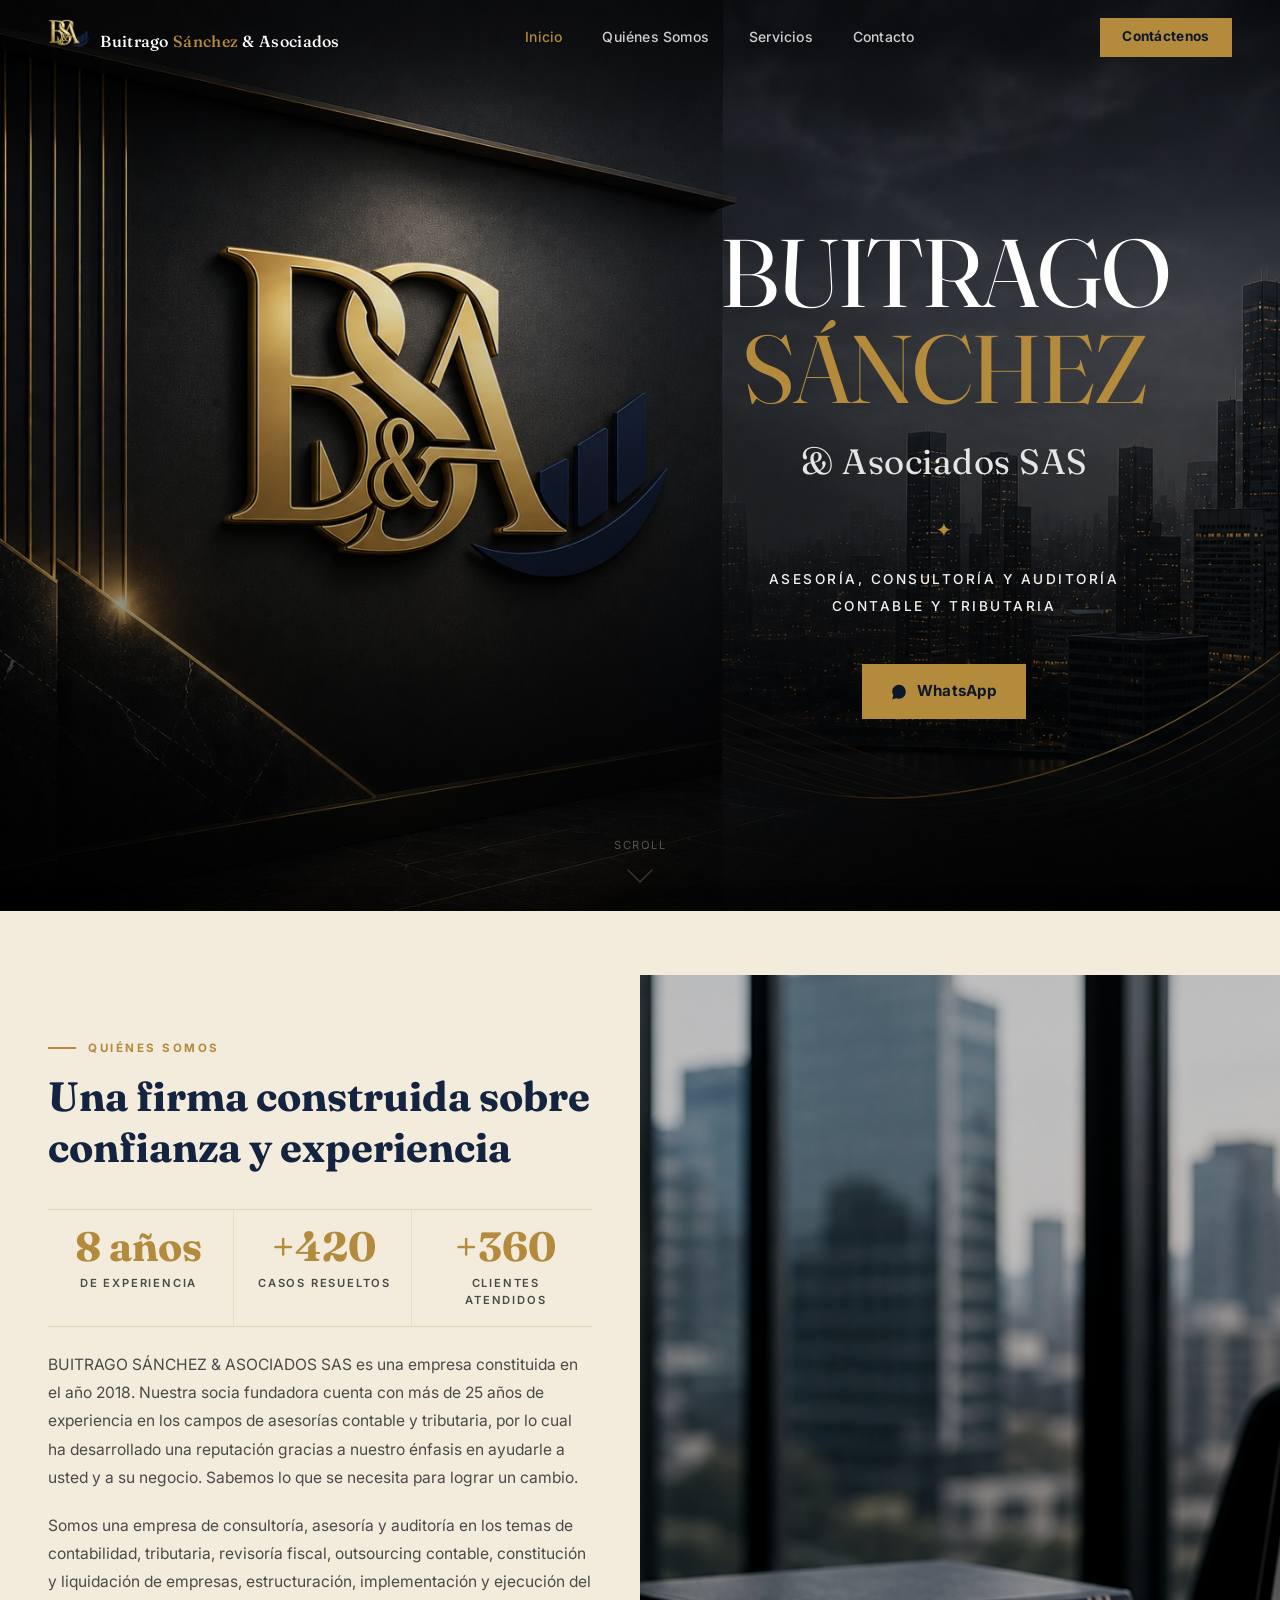
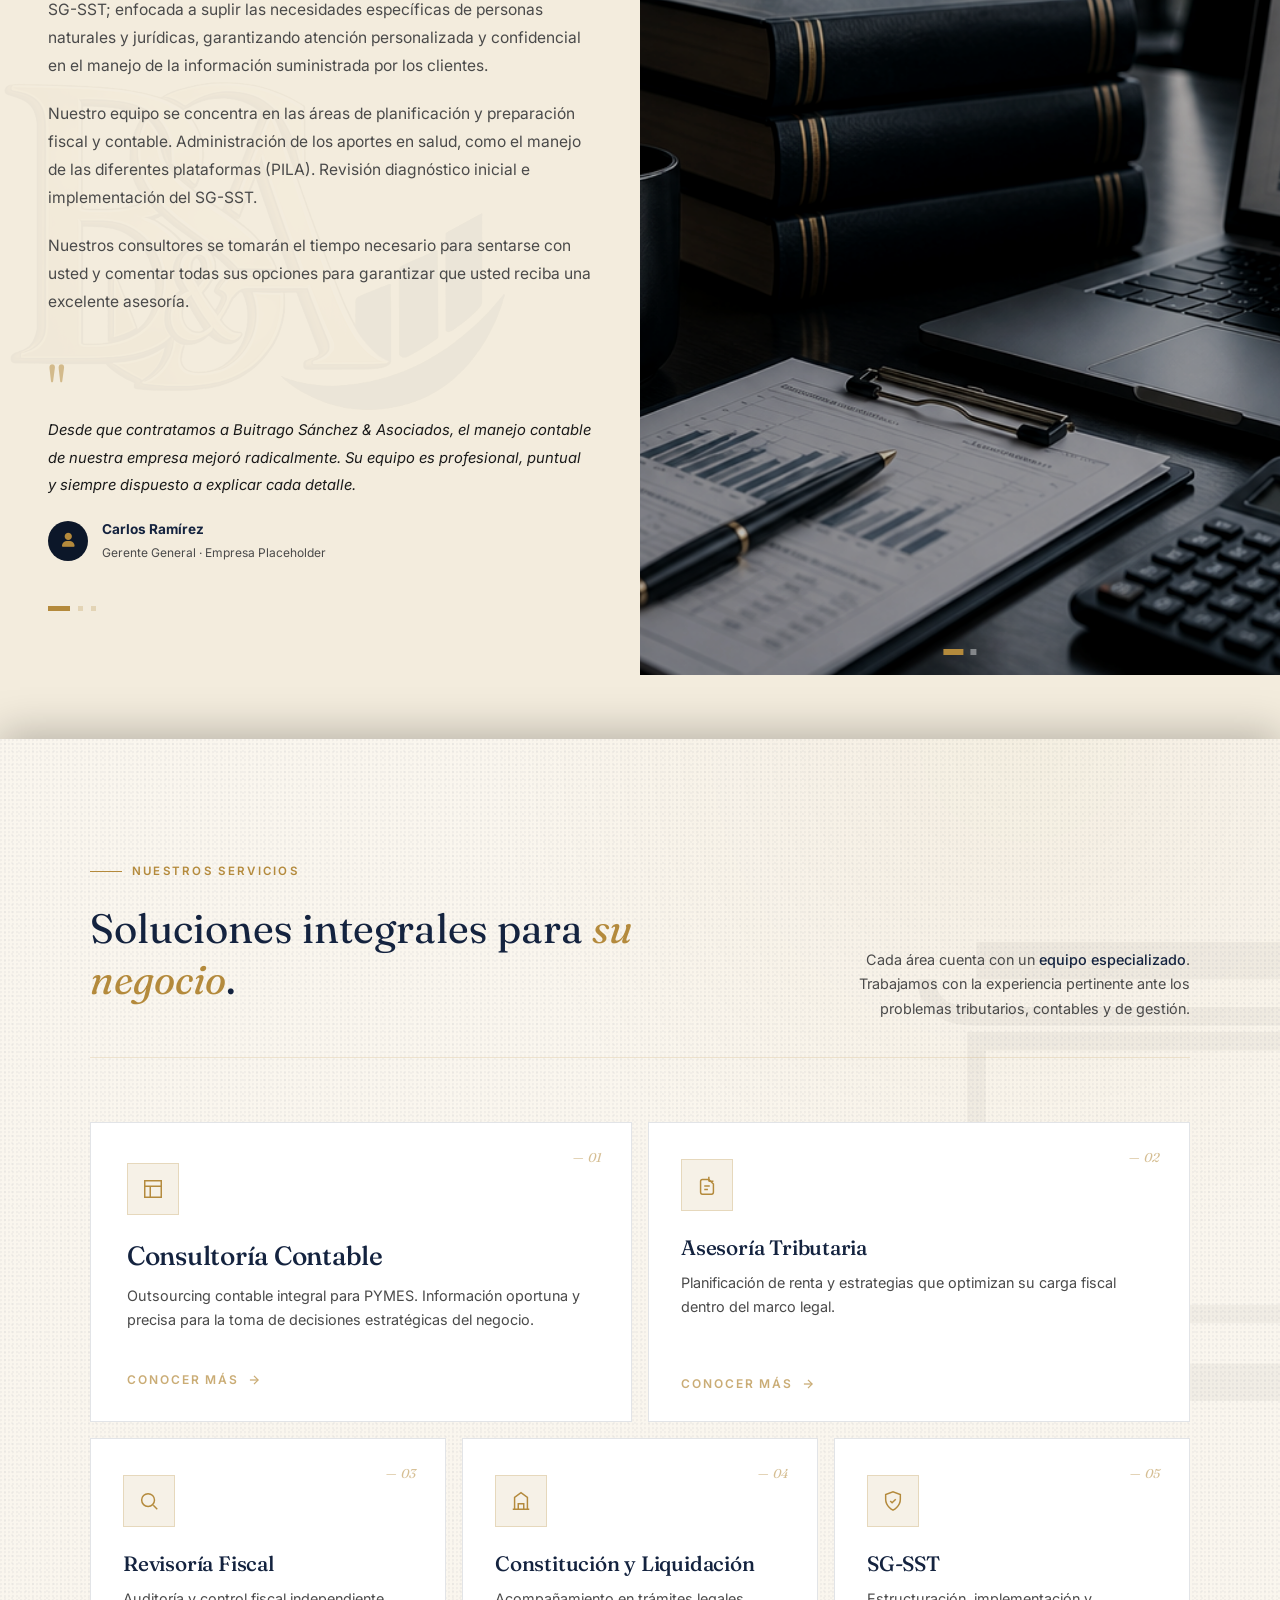
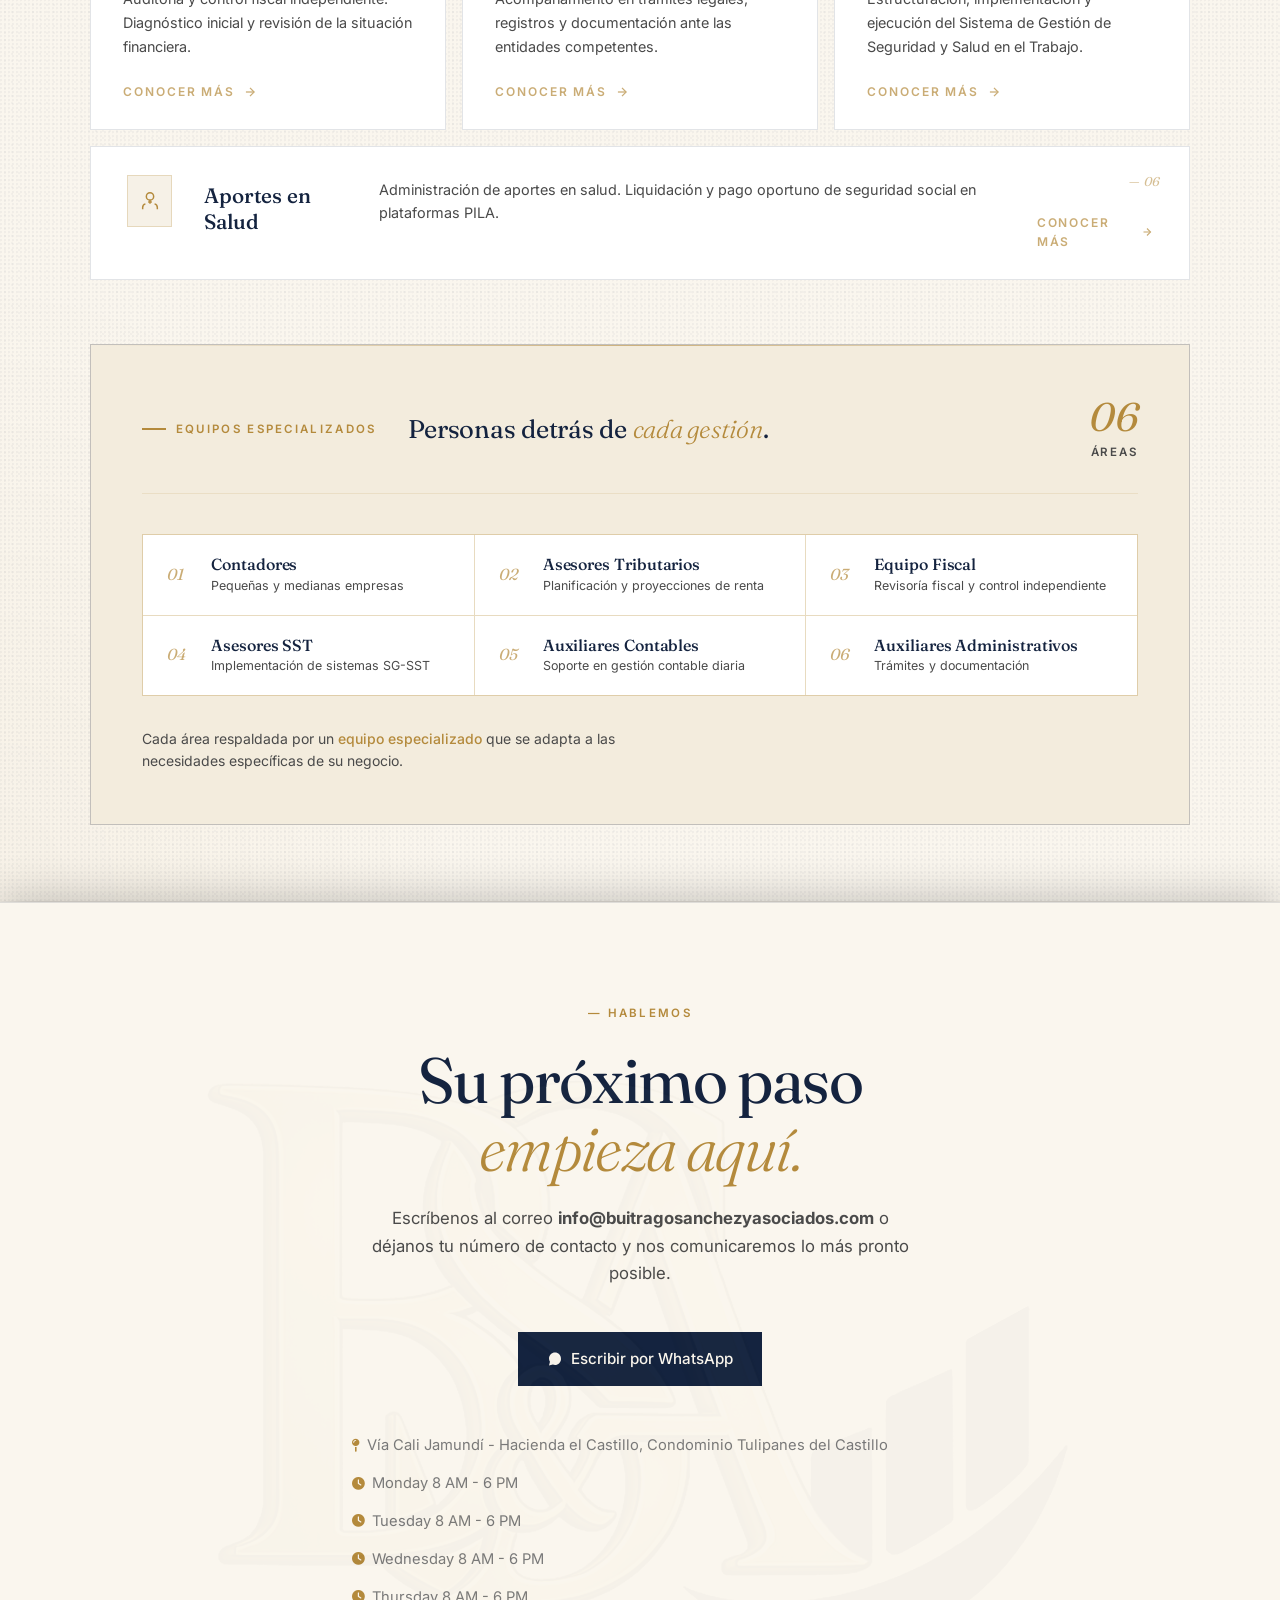
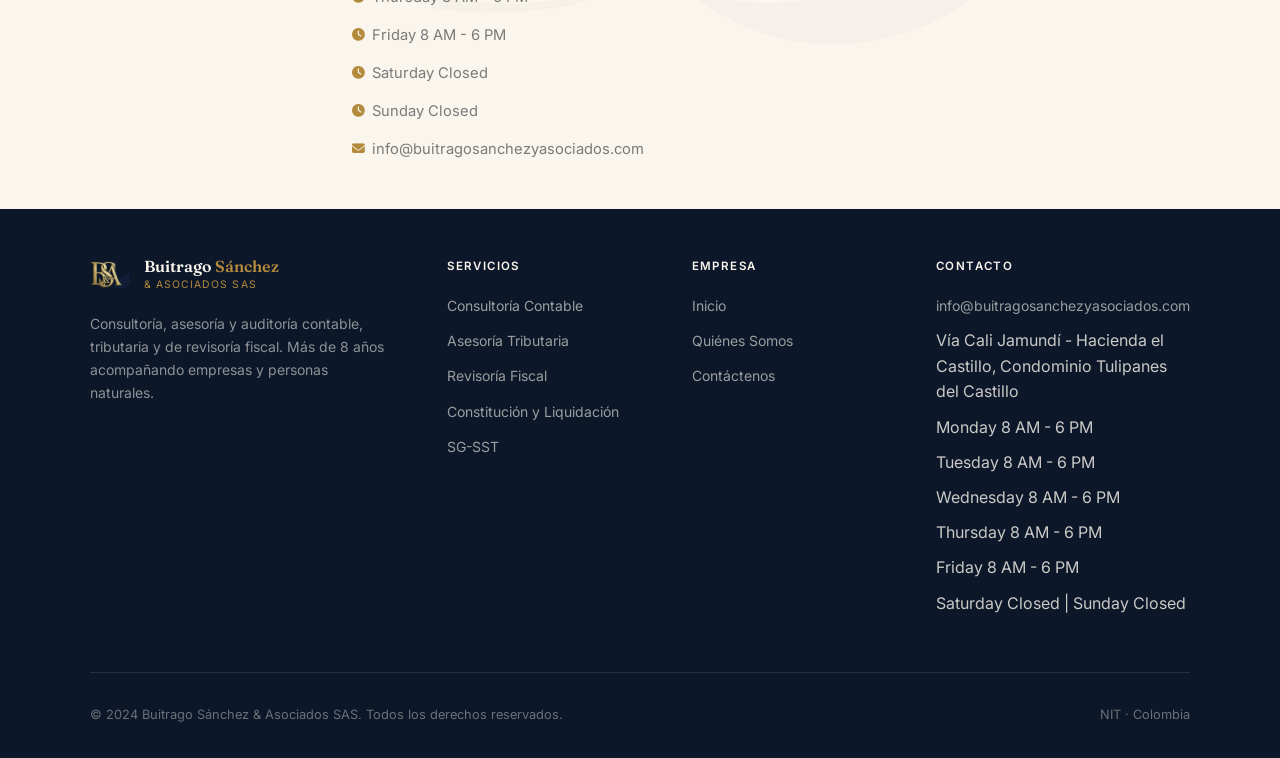
==== commit 1d3ca723: "new-landing" ====
--- a/index.html
+++ b/index.html
@@ -1669,7 +1669,7 @@
         <span class="hn-tagline2">Contable y Tributaria</span>
       </div>
       <div class="hero-cta-row">
-        <a href="https://wa.me/57XXXXXXXXXX" target="_blank" rel="noopener" class="btn-whatsapp">
+        <a href="https://wa.me/573136848723" target="_blank" rel="noopener" class="btn-whatsapp">
           <svg viewBox="0 0 32 32" fill="currentColor"><path d="M16.003 3C9.376 3 4 8.376 4 15.003c0 2.382.7 4.61 1.9 6.487L4 29l7.717-1.86a11.95 11.95 0 0 0 4.286.79h.005c6.625 0 12.003-5.376 12.003-12.003C28.011 8.302 22.628 3 16.003 3zm5.42 16.471c-.297-.149-1.758-.867-2.03-.967-.273-.099-.471-.149-.669.149-.198.297-.768.967-.94 1.165-.174.198-.347.223-.644.074-.297-.149-1.255-.463-2.39-1.476-.884-.788-1.48-1.762-1.654-2.06-.173-.297-.018-.458.13-.606.134-.133.297-.347.446-.52.149-.174.198-.297.297-.495.099-.198.05-.371-.025-.52-.074-.149-.669-1.612-.917-2.207-.241-.58-.486-.501-.669-.51-.173-.009-.371-.01-.57-.01a1.09 1.09 0 0 0-.793.371c-.273.297-1.041 1.017-1.041 2.48 0 1.463 1.066 2.876 1.215 3.074.149.198 2.097 3.2 5.078 4.487.71.306 1.263.489 1.694.626.712.226 1.36.194 1.872.118.572-.085 1.758-.719 2.006-1.413.247-.694.247-1.288.173-1.413-.074-.124-.272-.198-.57-.347z"/></svg>
           WhatsApp
         </a>
@@ -1943,7 +1943,7 @@
         Escríbenos al correo <strong>info@buitragosanchezyasociados.com</strong> o déjanos tu número de contacto y nos comunicaremos lo más pronto posible.
       </p>
       <div class="cta-buttons">
-        <a href="https://wa.me/57XXXXXXXXXX" target="_blank" rel="noopener" class="btn btn-primary">
+        <a href="https://wa.me/573136848723" target="_blank" rel="noopener" class="btn btn-primary">
           <svg viewBox="0 0 32 32" fill="currentColor" width="16" height="16"><path d="M16.003 3C9.376 3 4 8.376 4 15.003c0 2.382.7 4.61 1.9 6.487L4 29l7.717-1.86a11.95 11.95 0 0 0 4.286.79h.005c6.625 0 12.003-5.376 12.003-12.003C28.011 8.302 22.628 3 16.003 3zm5.42 16.471c-.297-.149-1.758-.867-2.03-.967-.273-.099-.471-.149-.669.149-.198.297-.768.967-.94 1.165-.174.198-.347.223-.644.074-.297-.149-1.255-.463-2.39-1.476-.884-.788-1.48-1.762-1.654-2.06-.173-.297-.018-.458.13-.606.134-.133.297-.347.446-.52.149-.174.198-.297.297-.495.099-.198.05-.371-.025-.52-.074-.149-.669-1.612-.917-2.207-.241-.58-.486-.501-.669-.51-.173-.009-.371-.01-.57-.01a1.09 1.09 0 0 0-.793.371c-.273.297-1.041 1.017-1.041 2.48 0 1.463 1.066 2.876 1.215 3.074.149.198 2.097 3.2 5.078 4.487.71.306 1.263.489 1.694.626.712.226 1.36.194 1.872.118.572-.085 1.758-.719 2.006-1.413.247-.694.247-1.288.173-1.413-.074-.124-.272-.198-.57-.347z"/></svg>
           Escribir por WhatsApp
         </a>
